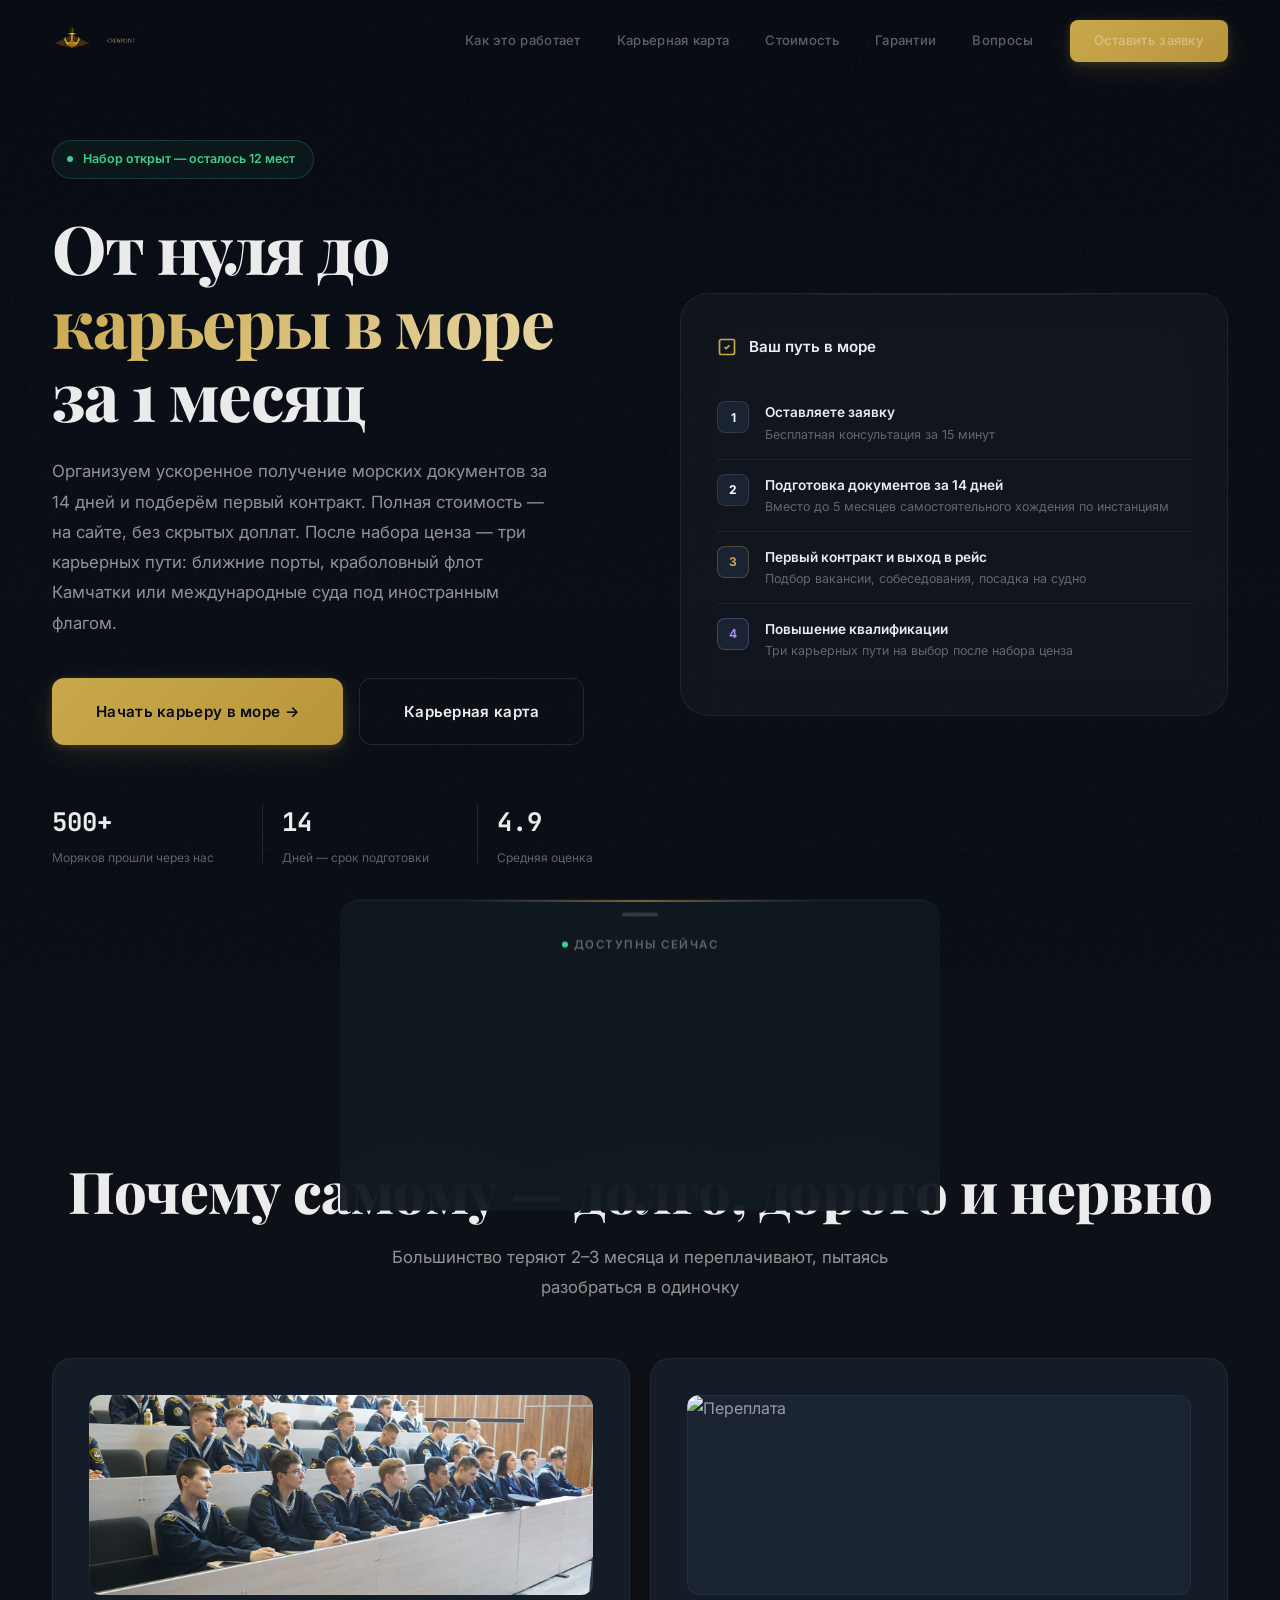
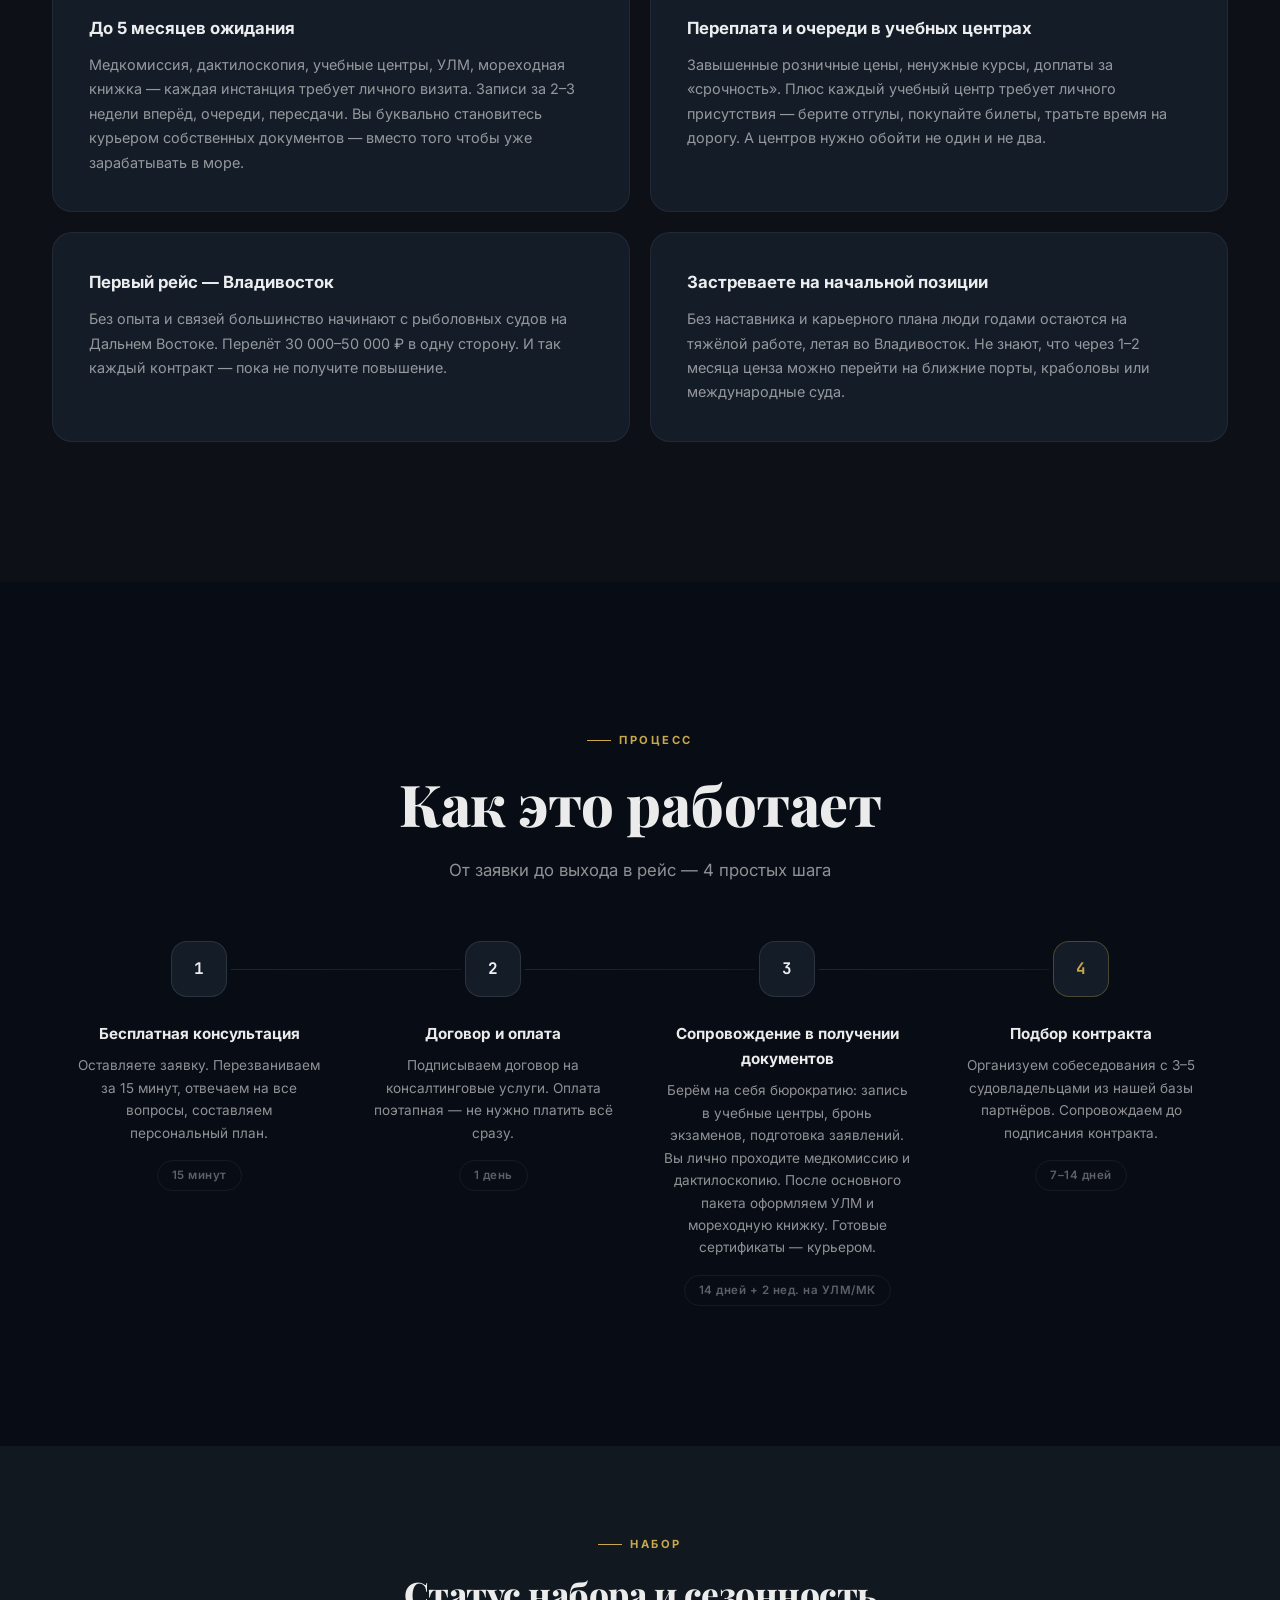
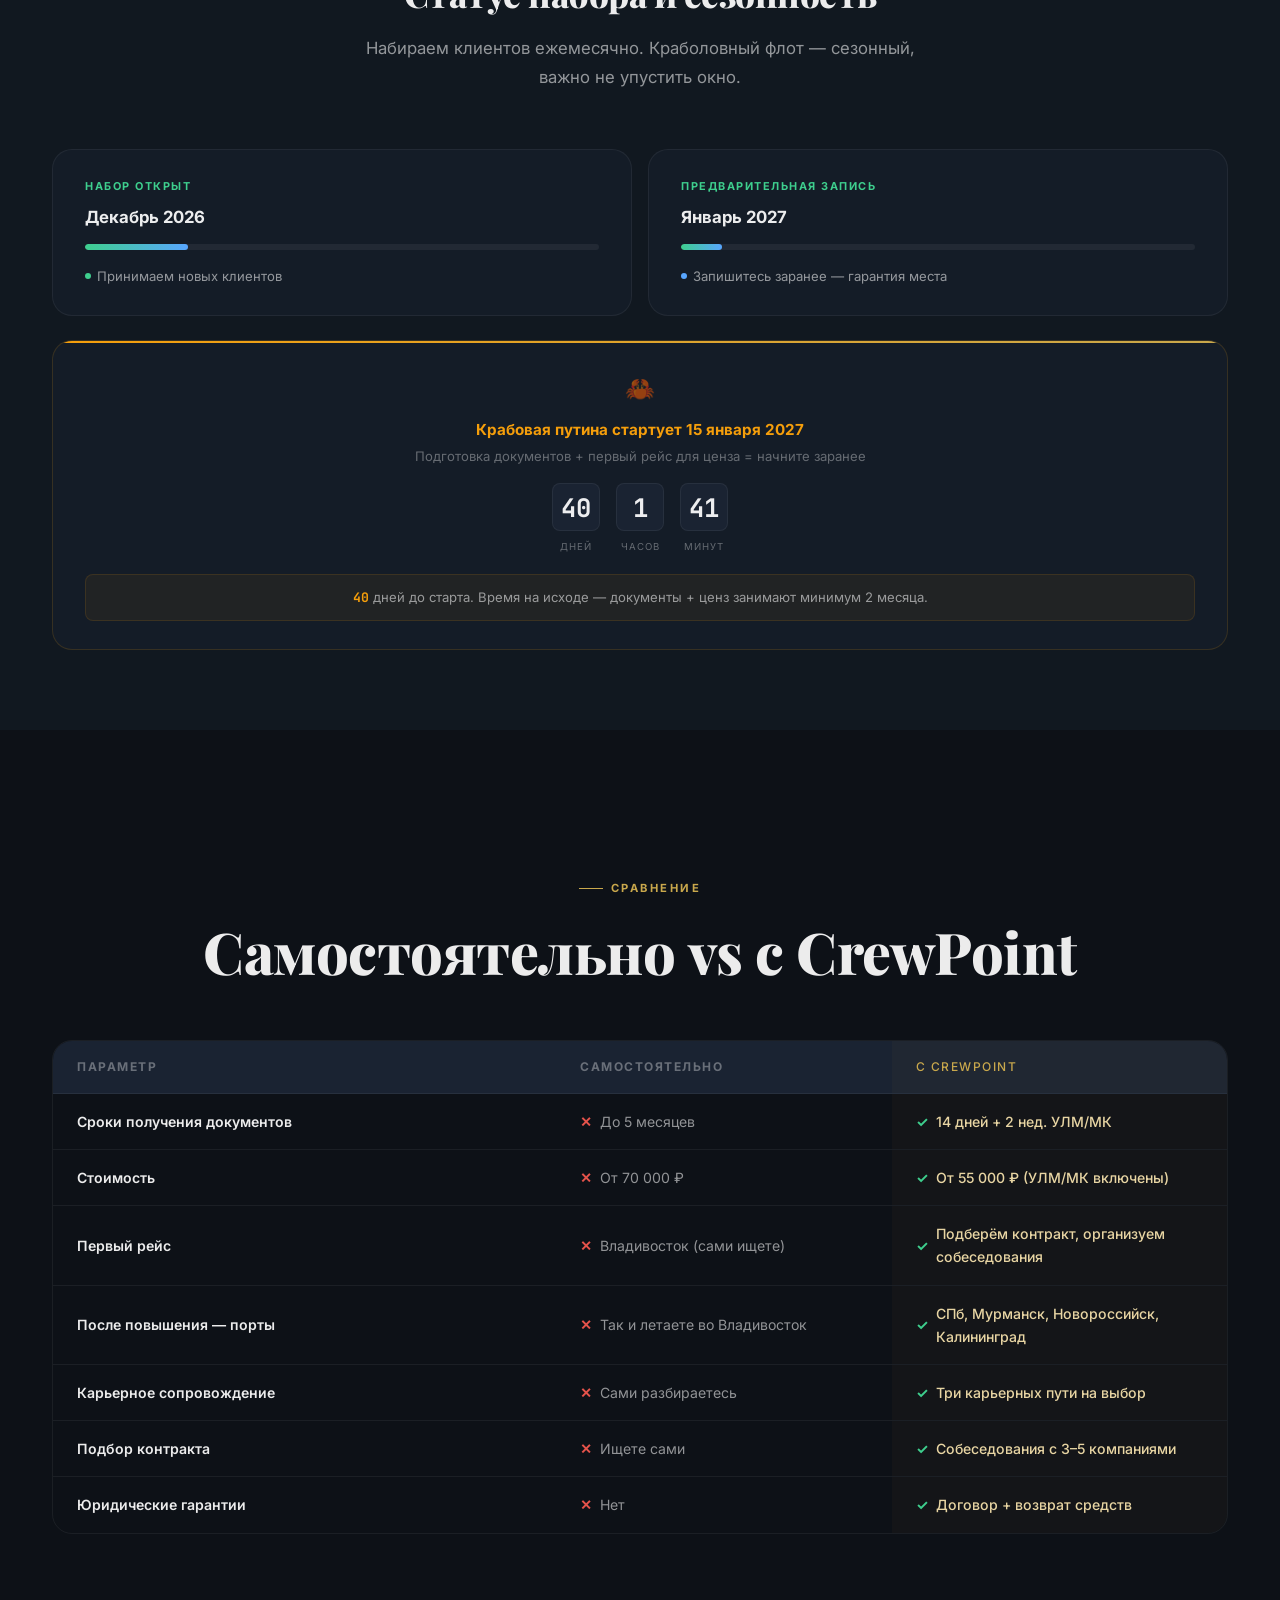
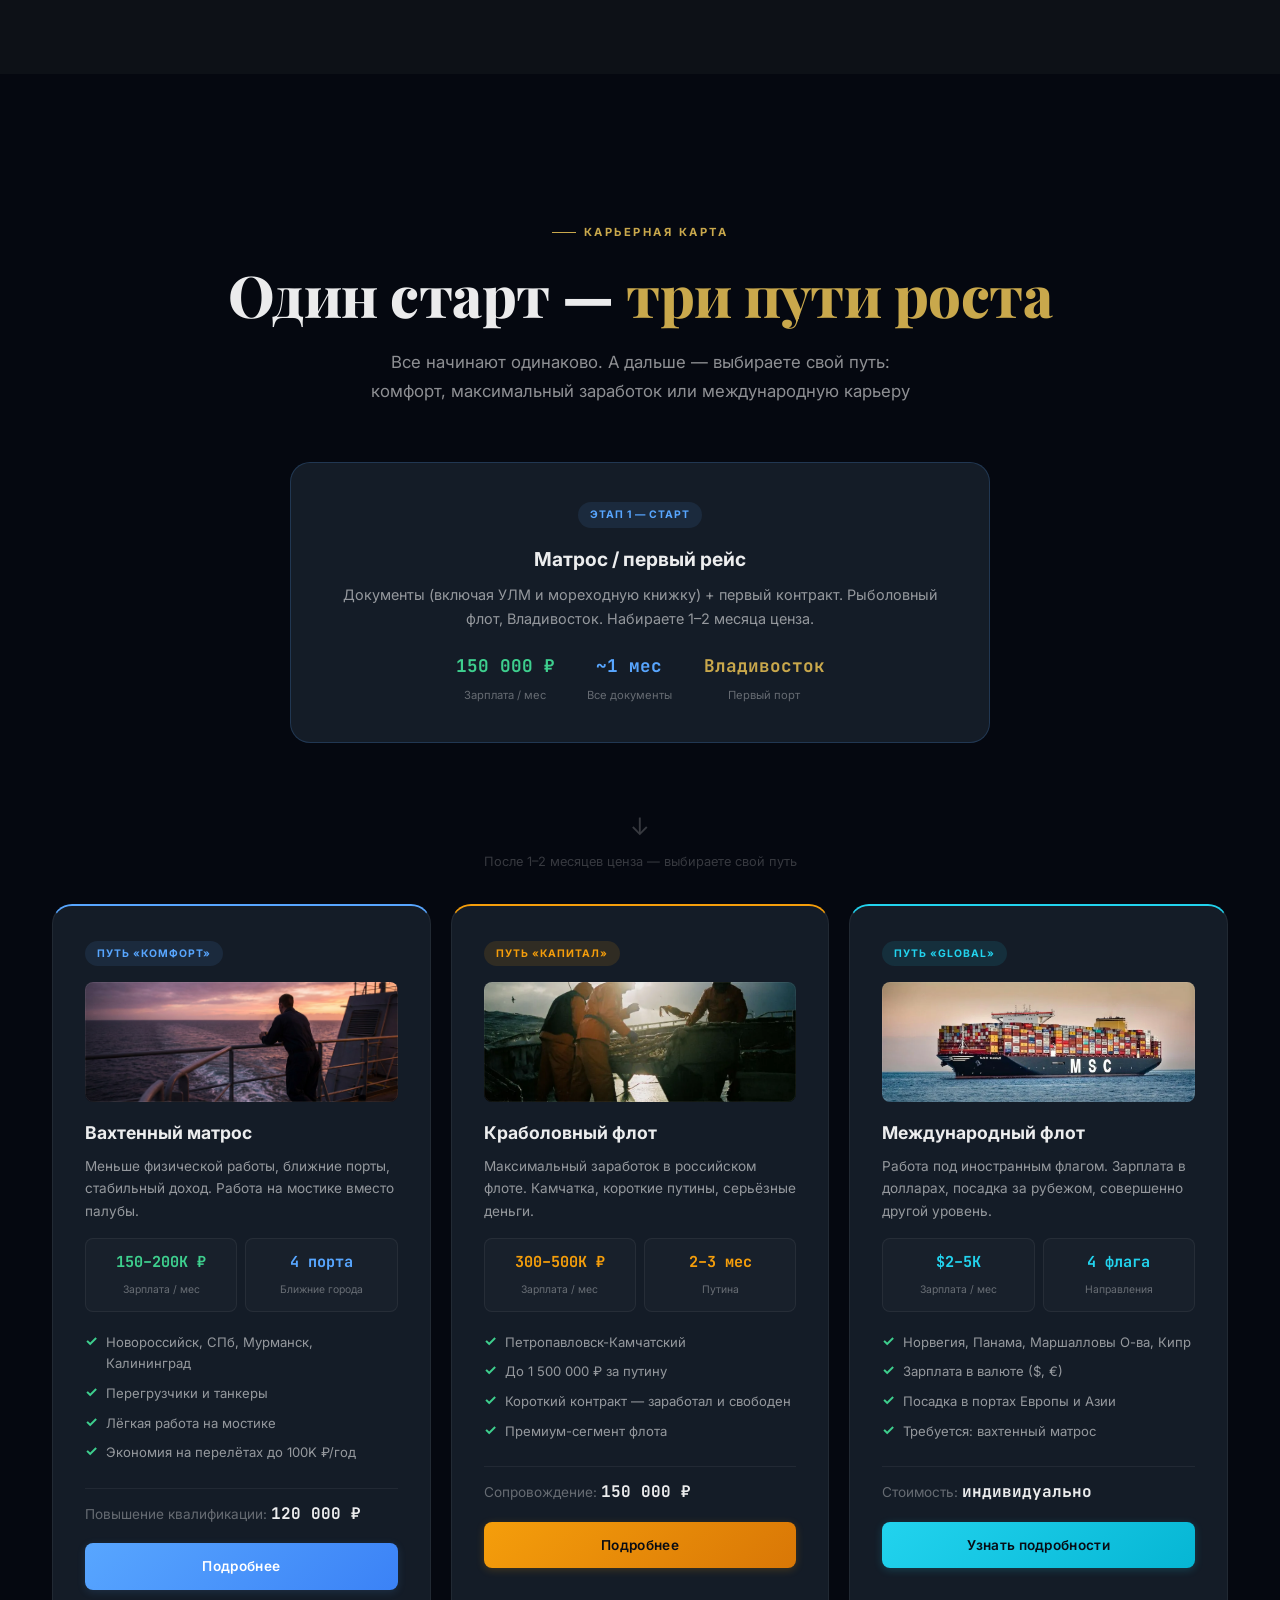
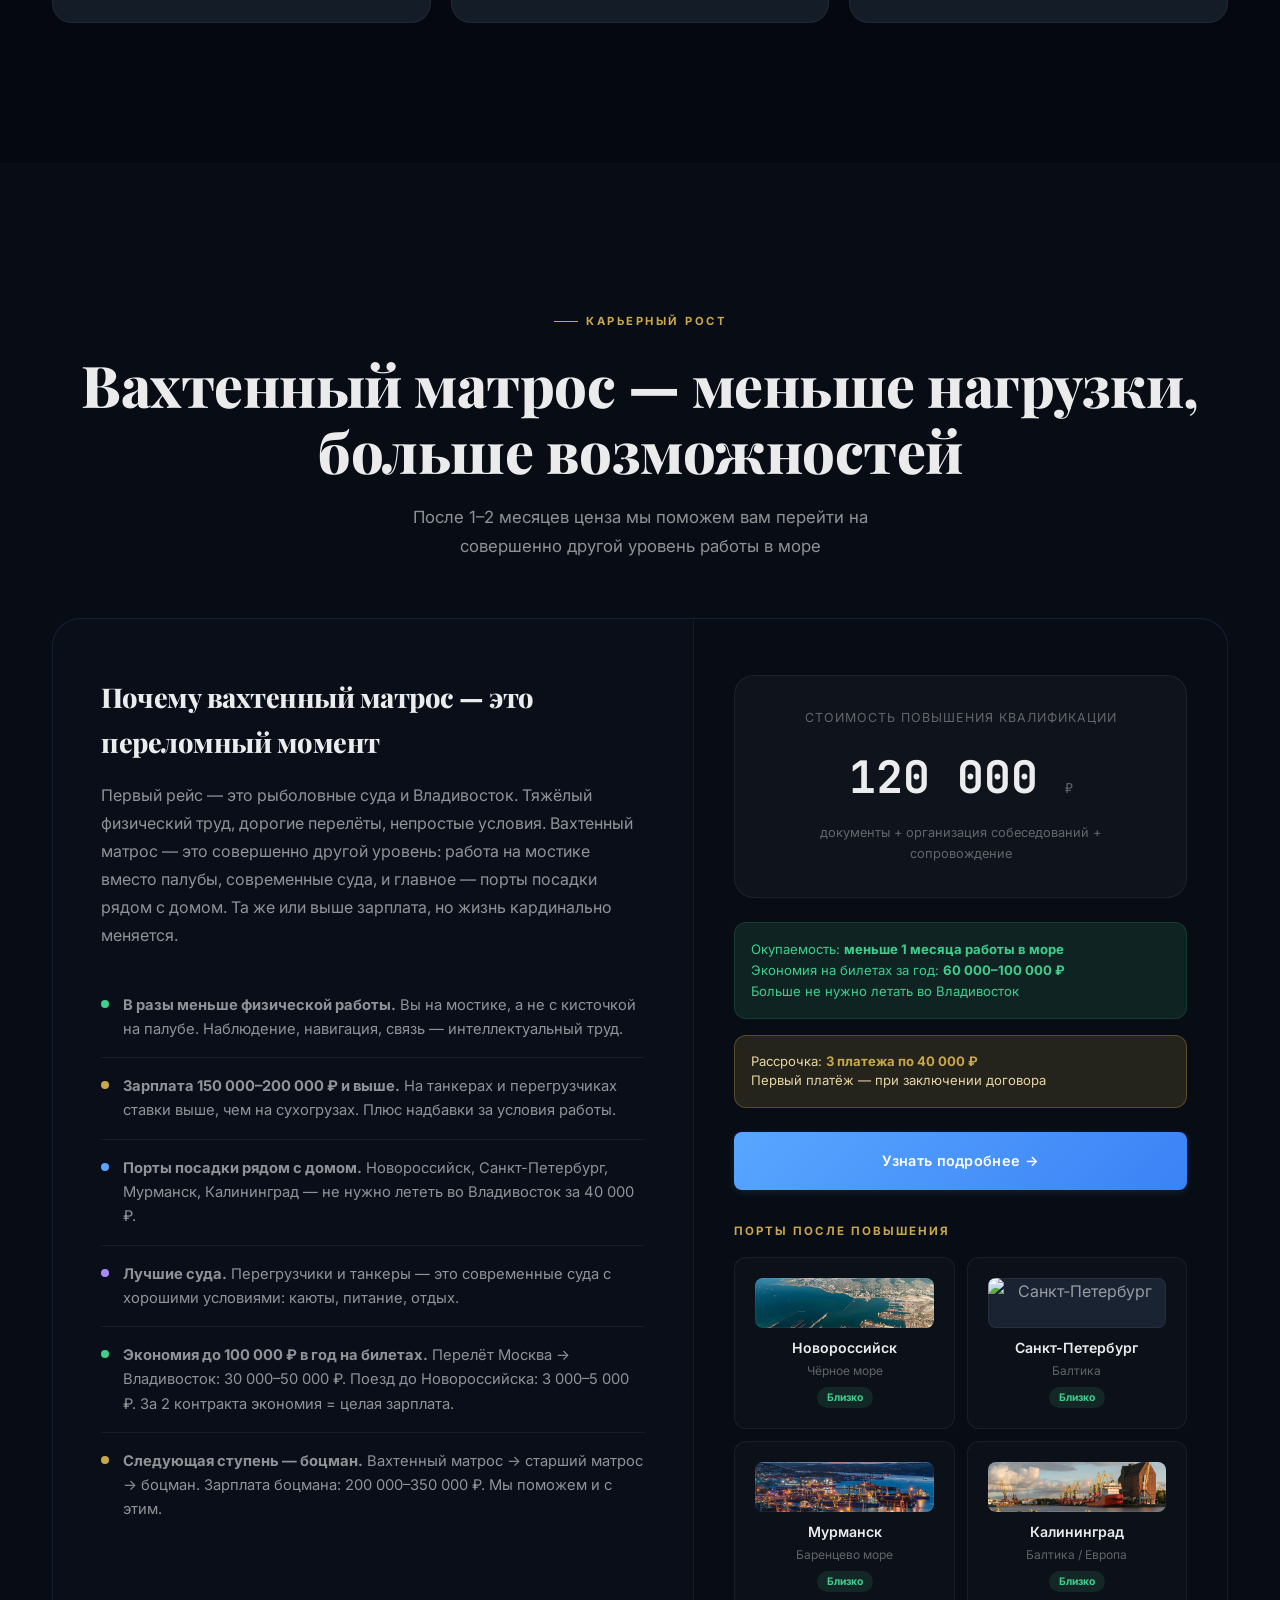
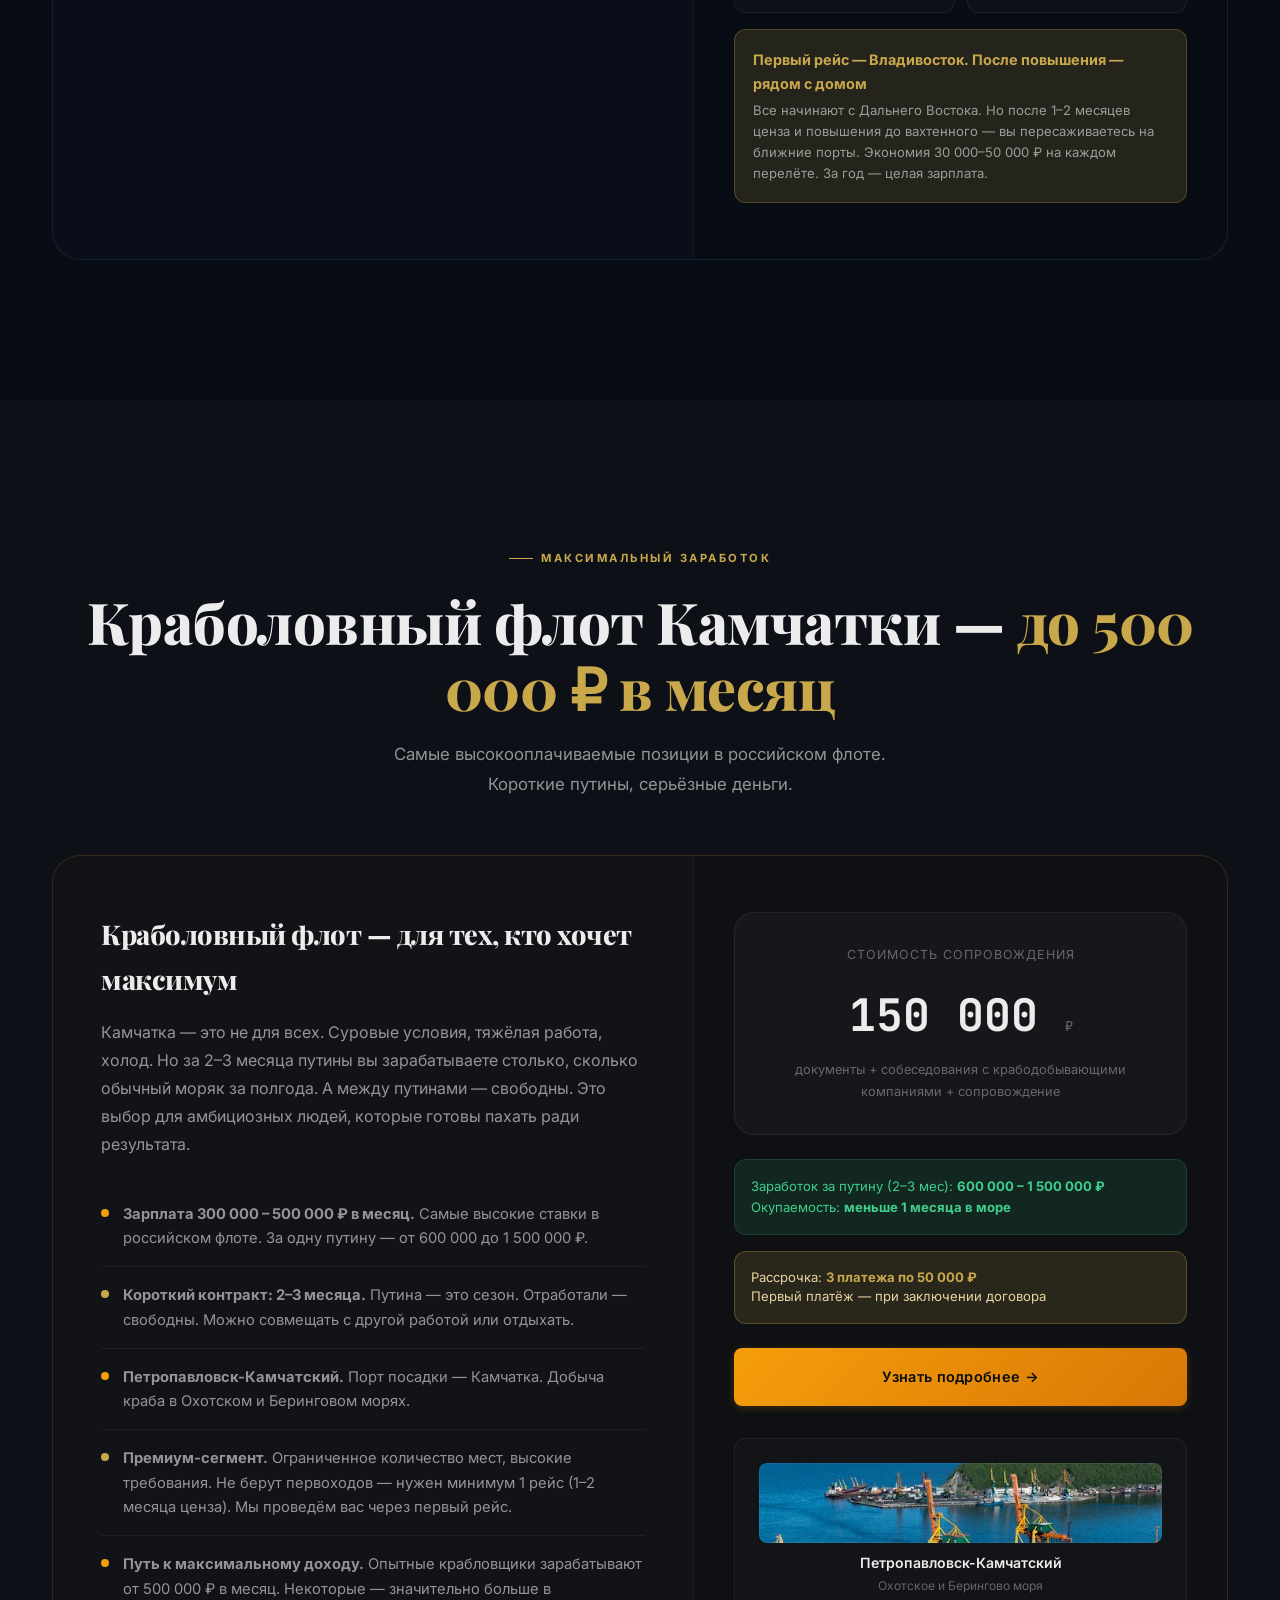
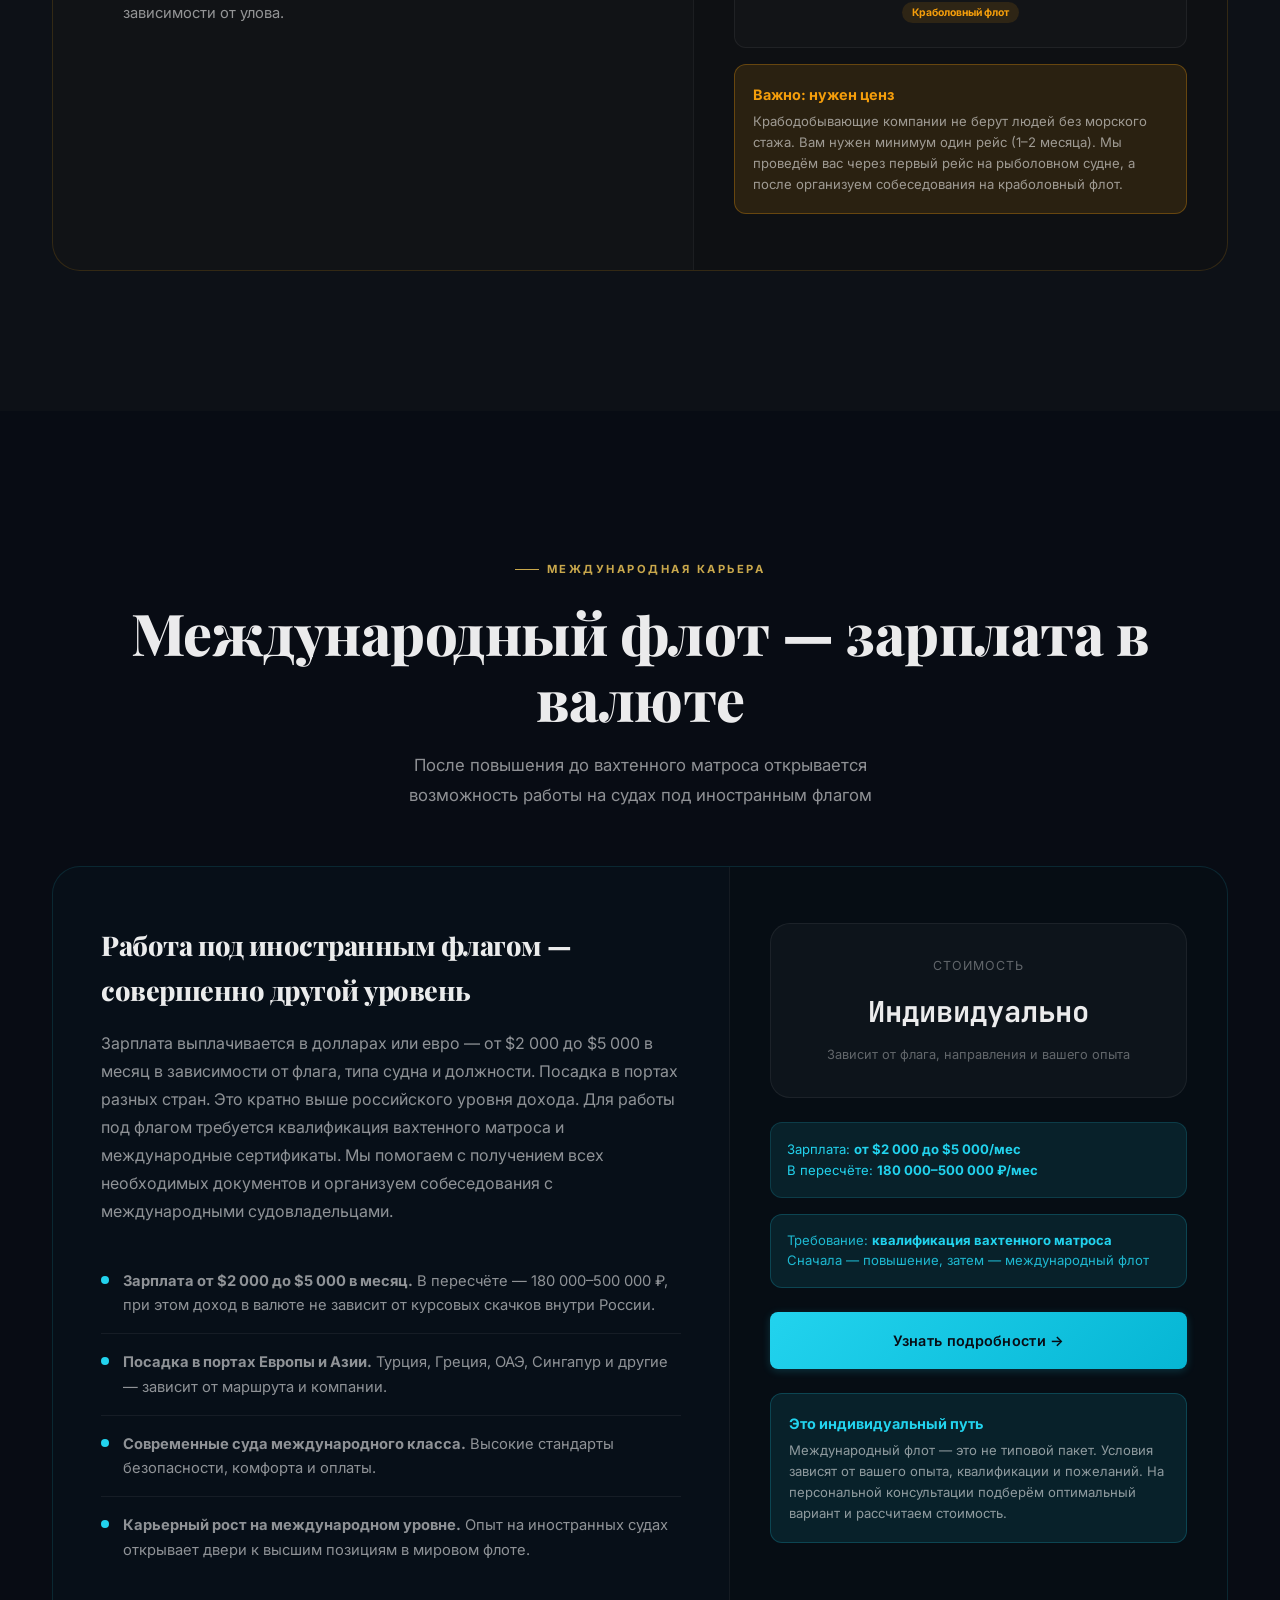
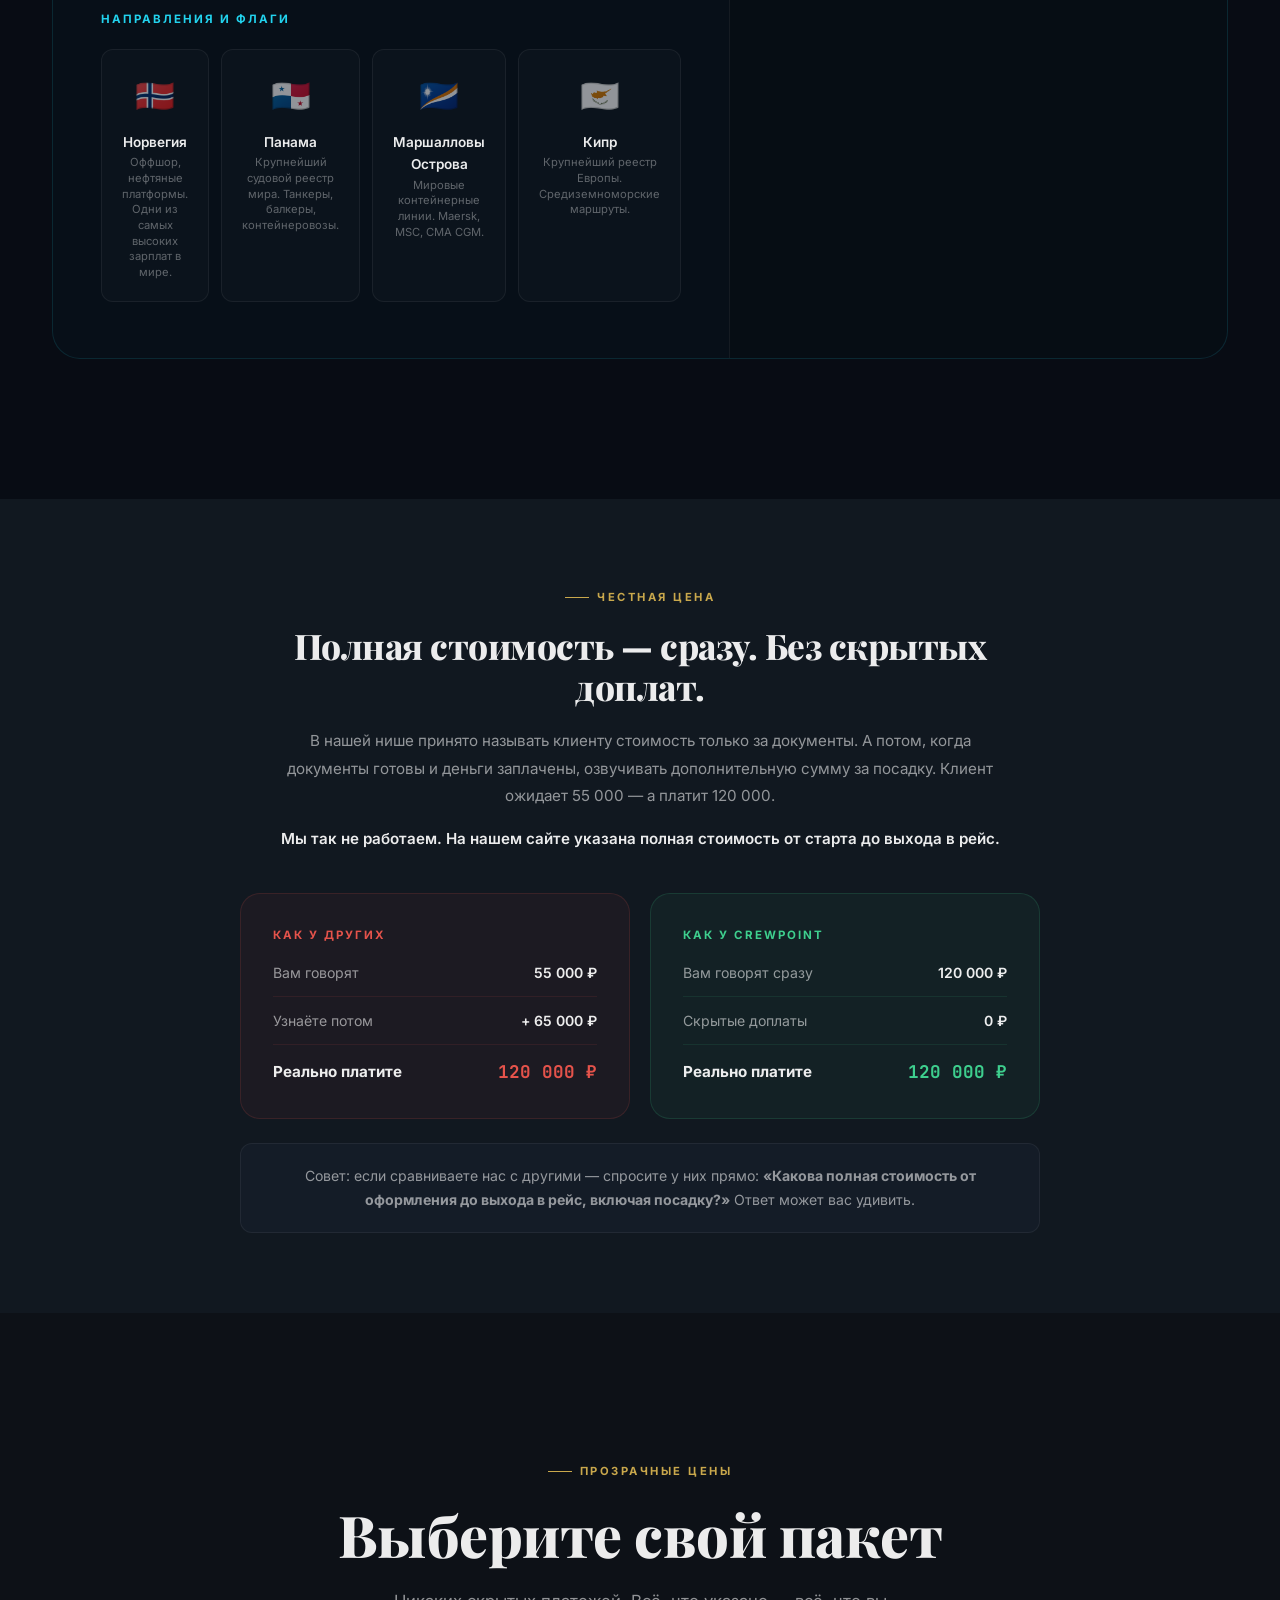
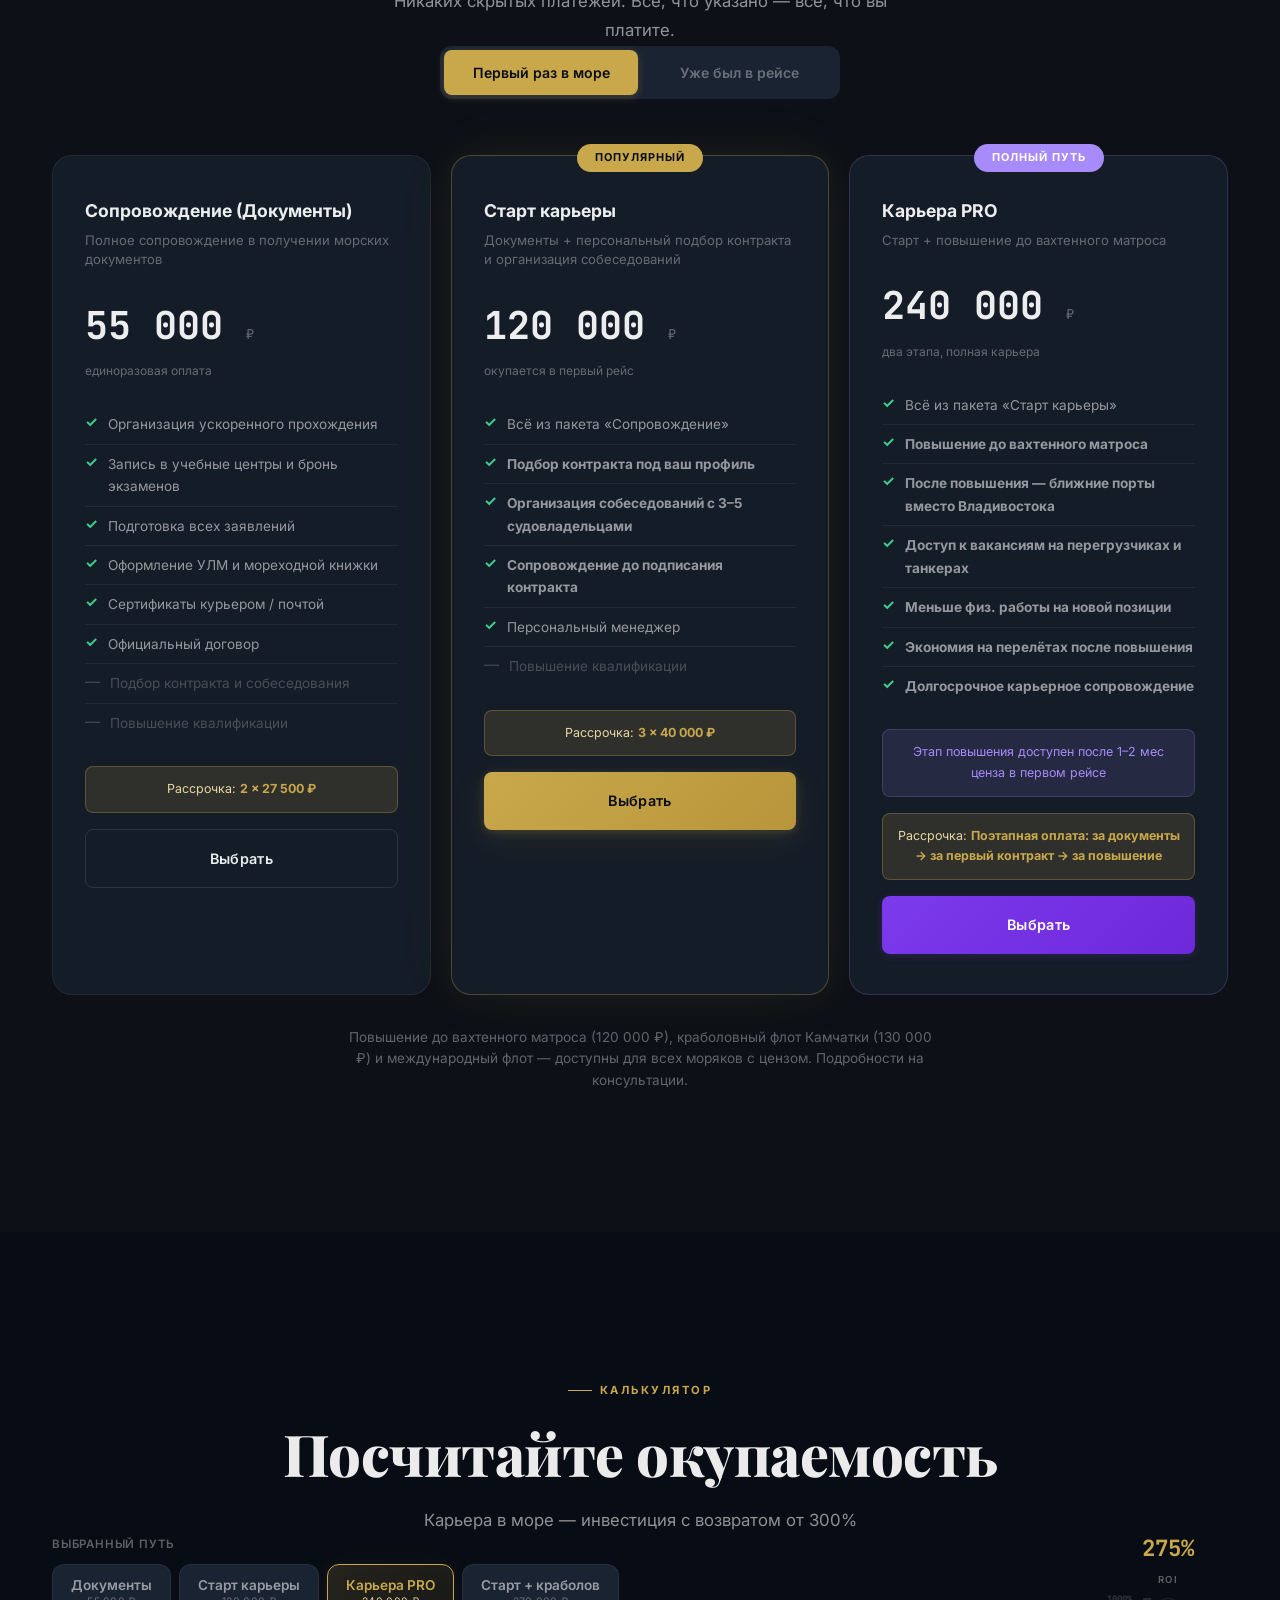
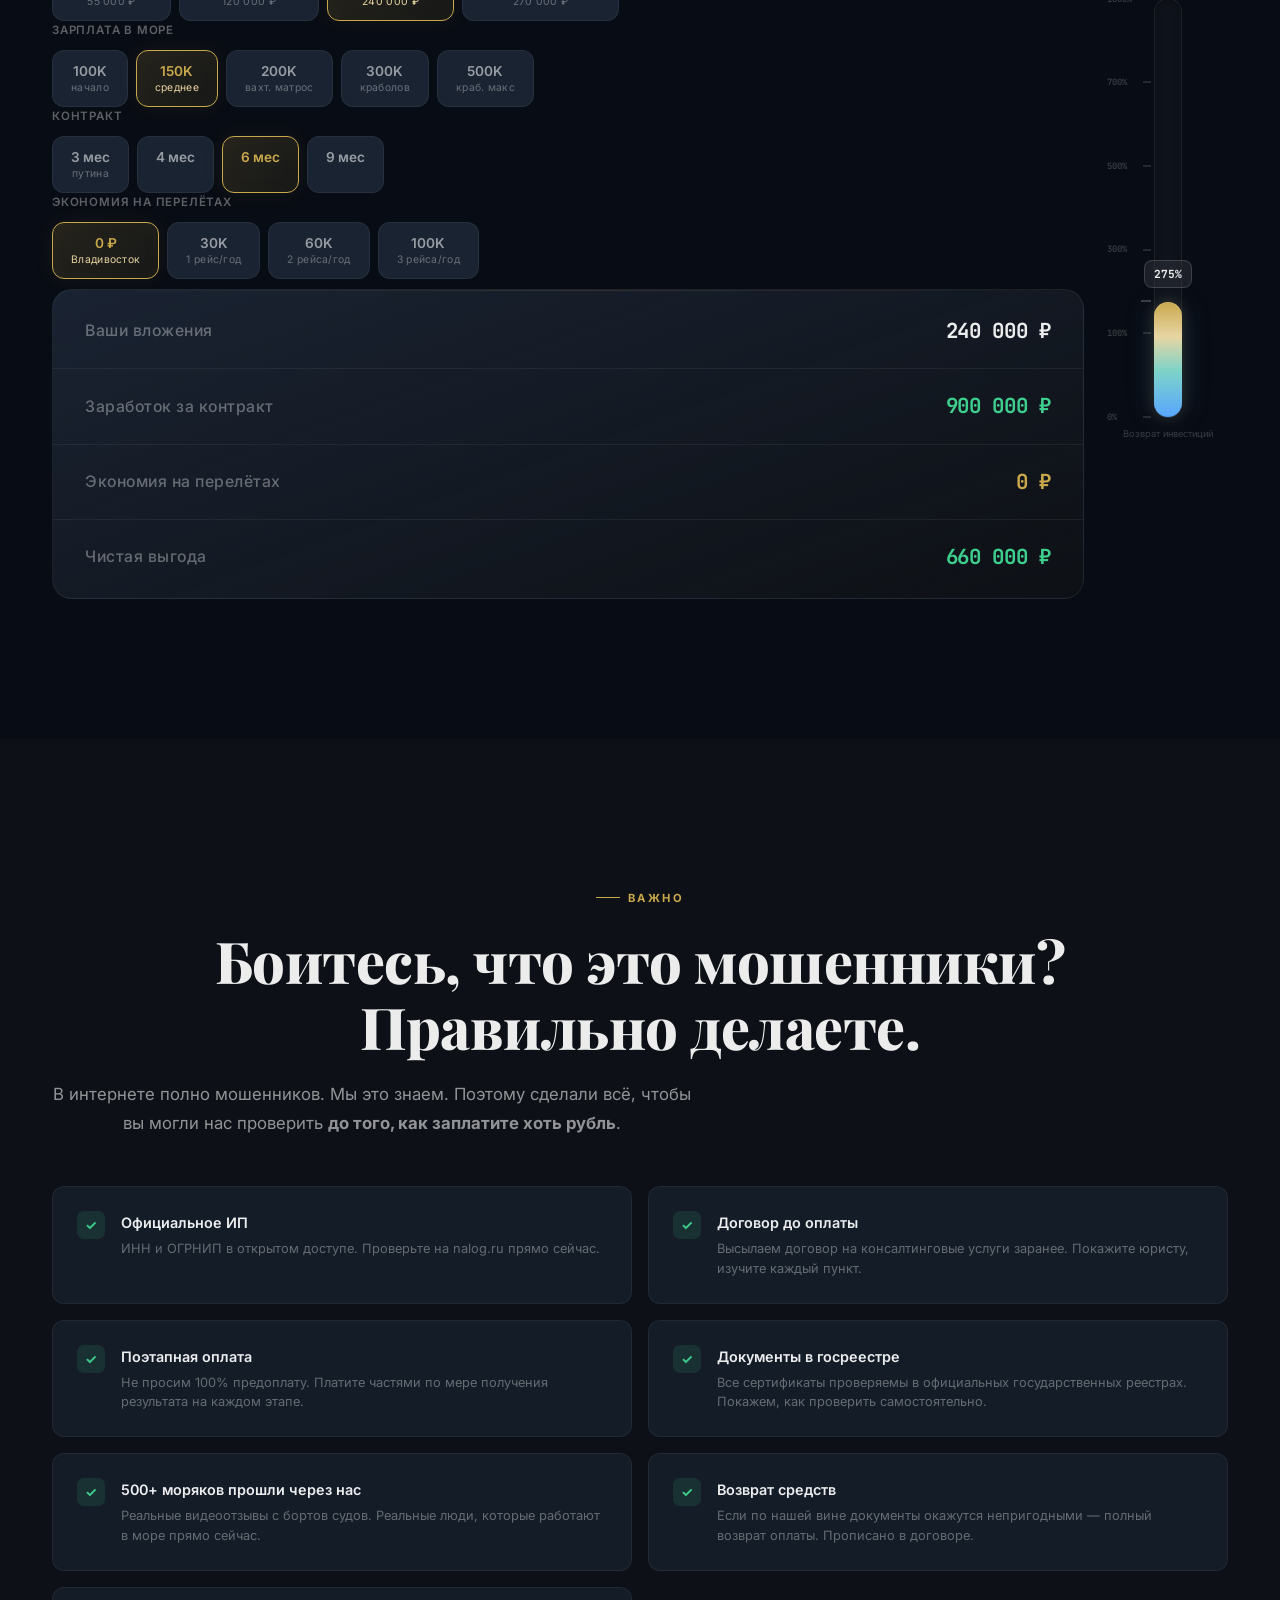
==== index.html @ c80c9696 "Add files via upload" ====
<!DOCTYPE html>
<html lang="ru">
<head>
    <meta charset="UTF-8">
    <meta name="viewport" content="width=device-width, initial-scale=1.0">
    <title>CrewPoint — Морские документы за 14 дней | Карьера в море под ключ</title>
    <meta name="description" content="CrewPoint — кадровая платформа для морских специалистов. Документы за 14 дней. Три карьерных пути: вахтенный матрос, краболовный флот, международные суда.">
    <meta name="theme-color" content="#080C14">
    <meta name="color-scheme" content="dark">
    <link rel="icon" type="image/png" href="assets/images/favicon.ico">
    <link rel="preconnect" href="https://fonts.googleapis.com">
    <link rel="preconnect" href="https://fonts.gstatic.com" crossorigin>
    <link href="https://fonts.googleapis.com/css2?family=Inter:wght@400;500;600;700&family=Playfair+Display:wght@800&family=JetBrains+Mono:wght@700&display=swap" rel="stylesheet">
    <style>
/* ═══════════════════════════════════
   RESET & CUSTOM PROPERTIES
   ═══════════════════════════════════ */
*,*::before,*::after{margin:0;padding:0;box-sizing:border-box}
:root{
    --bg-deepest:#050810;--bg-dark:#080C14;--bg-navy:#0D1117;--bg-panel:#111820;
    --bg-card:#141C27;--bg-card-hover:#182231;--bg-elevated:#1A2332;
    --border-subtle:rgba(255,255,255,0.06);--border-light:rgba(255,255,255,0.1);
    --border-gold:rgba(201,168,76,0.3);
    --gold:#C9A84C;--gold-light:#E8D5A3;--gold-muted:rgba(201,168,76,0.15);
    --green:#3ECF8E;--green-muted:rgba(62,207,142,0.12);
    --red:#E5534B;--red-muted:rgba(229,83,75,0.1);
    --purple:#A78BFA;--purple-muted:rgba(167,139,250,0.12);
    --blue:#58A6FF;--blue-muted:rgba(88,166,255,0.1);
    --orange:#F59E0B;--orange-muted:rgba(245,158,11,0.12);
    --cyan:#22D3EE;--cyan-muted:rgba(34,211,238,0.1);
    --text-primary:rgba(255,255,255,0.92);--text-secondary:rgba(255,255,255,0.55);
    --text-muted:rgba(255,255,255,0.35);--text-faint:rgba(255,255,255,0.2);
    --white:#fff;
    --font-sans:'Inter',-apple-system,BlinkMacSystemFont,sans-serif;
    --font-serif:'Playfair Display',Georgia,serif;
    --font-mono:'JetBrains Mono',monospace;
    --radius:8px;--radius-md:12px;--radius-lg:20px;--radius-xl:28px;
    --ease:cubic-bezier(0.4,0,0.2,1);--ease-out:cubic-bezier(0,0,0.2,1);
    --shadow-card:0 1px 2px rgba(0,0,0,0.3),0 4px 16px rgba(0,0,0,0.2);
    --shadow-elevated:0 2px 4px rgba(0,0,0,0.3),0 8px 32px rgba(0,0,0,0.3),0 24px 60px rgba(0,0,0,0.15);
    --shadow-glow-gold:0 0 40px rgba(201,168,76,0.08),0 0 80px rgba(201,168,76,0.04);
}

/* ═══════════════════════════════════
   BASE & TYPOGRAPHY
   ═══════════════════════════════════ */
html{scroll-behavior:smooth;font-size:16px;-webkit-font-smoothing:antialiased}
body{font-family:var(--font-sans);color:var(--text-secondary);background:var(--bg-dark);line-height:1.65;overflow-x:hidden}
.container{max-width:1240px;margin:0 auto;padding:0 32px}
.section{padding:140px 0}
.label{display:inline-flex;align-items:center;gap:8px;font-size:.7rem;font-weight:700;letter-spacing:2.5px;text-transform:uppercase;color:var(--gold);margin-bottom:20px}
.label::before{content:'';width:24px;height:1px;background:var(--gold)}
.title{font-family:var(--font-serif);font-size:clamp(2.2rem,4.5vw,3.6rem);font-weight:800;color:var(--text-primary);line-height:1.15;margin-bottom:20px;letter-spacing:-.5px}
.title .accent{color:var(--gold)}
.subtitle{font-size:1.05rem;color:var(--text-secondary);max-width:560px;line-height:1.75;margin-left:auto;margin-right:auto}

/* ═══════════════════════════════════
   UTILITY CLASSES
   ═══════════════════════════════════ */
.text-center{text-align:center}
.bg-dark{background:var(--bg-dark)}.bg-navy{background:var(--bg-navy)}
.bg-deepest{background:var(--bg-deepest)}.bg-panel{background:var(--bg-panel)}
.section--sm{padding:80px 0}
.title--sm{font-size:clamp(1.6rem,3vw,2.2rem)}
.text-green{color:var(--green)}.text-blue{color:var(--blue)}.text-gold{color:var(--gold)}
.text-orange{color:var(--orange)}.text-cyan{color:var(--cyan)}.text-red{color:var(--red)}
.faded{opacity:.4}

/* ═══════════════════════════════════
   BUTTONS
   ═══════════════════════════════════ */
.btn{display:inline-flex;align-items:center;justify-content:center;gap:10px;padding:17px 36px;border-radius:var(--radius);font-family:var(--font-sans);font-size:.9rem;font-weight:600;border:none;cursor:pointer;transition:all .45s var(--ease);text-decoration:none;white-space:nowrap;letter-spacing:.3px;position:relative;overflow:hidden}
.btn::after{content:'';position:absolute;inset:0;background:linear-gradient(135deg,rgba(255,255,255,0.08),transparent);opacity:0;transition:opacity .45s var(--ease)}
.btn:hover::after{opacity:1}
.btn--gold{background:linear-gradient(135deg,#C9A84C,#B8953A);color:var(--bg-dark);box-shadow:0 2px 8px rgba(201,168,76,0.2),0 8px 32px rgba(201,168,76,0.12)}
.btn--gold:hover{box-shadow:0 4px 16px rgba(201,168,76,0.3),0 16px 48px rgba(201,168,76,0.15);transform:translateY(-1px)}
.btn--outline{background:transparent;color:var(--text-primary);border:1px solid var(--border-light)}
.btn--outline:hover{border-color:var(--gold);color:var(--gold)}
.btn--purple{background:linear-gradient(135deg,#7C3AED,#6D28D9);color:var(--white);box-shadow:0 2px 8px rgba(124,58,237,0.2)}
.btn--purple:hover{box-shadow:0 4px 16px rgba(124,58,237,0.3);transform:translateY(-1px)}
.btn--orange{background:linear-gradient(135deg,var(--orange),#D97706);color:var(--bg-dark);box-shadow:0 2px 8px rgba(245,158,11,0.2)}
.btn--orange:hover{box-shadow:0 4px 16px rgba(245,158,11,0.3);transform:translateY(-1px)}
.btn--cyan{background:linear-gradient(135deg,var(--cyan),#06B6D4);color:var(--bg-dark);box-shadow:0 2px 8px rgba(34,211,238,0.2)}
.btn--cyan:hover{box-shadow:0 4px 16px rgba(34,211,238,0.3);transform:translateY(-1px)}
.btn--primary{background:linear-gradient(135deg,var(--blue),#3B82F6);color:var(--white);box-shadow:0 2px 8px rgba(88,166,255,0.15)}
.btn--primary:hover{box-shadow:0 4px 16px rgba(88,166,255,0.25);transform:translateY(-1px)}
.btn--lg{padding:20px 44px;font-size:.95rem;border-radius:var(--radius-md)}
.btn--sm{padding:12px 24px;font-size:.85rem}
.btn--full{width:100%}

/* ═══════════════════════════════════
   SHARED COMPONENTS
   ═══════════════════════════════════ */
.photo{width:100%;height:100%;object-fit:cover;display:block;background:var(--bg-elevated)}
.photo-frame{overflow:hidden;border-radius:var(--radius-md);background:var(--bg-elevated);position:relative}
.photo-frame::after{content:'';position:absolute;inset:0;border:1px solid var(--border-subtle);border-radius:inherit;pointer-events:none}
.reveal{opacity:0;transform:translateY(40px);transition:opacity 1.2s var(--ease-out),transform 1.2s var(--ease-out)}
.reveal.visible{opacity:1;transform:translateY(0)}
.reveal-d1{transition-delay:.1s}.reveal-d2{transition-delay:.2s}
.reveal-d3{transition-delay:.3s}.reveal-d5{transition-delay:.5s}
@keyframes pulse-dot{0%,100%{opacity:1}50%{opacity:.4}}

/* ═══════════════════════════════════
   HEADER
   ═══════════════════════════════════ */
.header{position:fixed;top:0;left:0;right:0;z-index:1000;padding:20px 0;transition:all .5s var(--ease);will-change:padding,background}
.header.scrolled{padding:14px 0;background:rgba(8,12,20,0.85);backdrop-filter:blur(24px) saturate(180%);border-bottom:1px solid var(--border-subtle)}
.header .container{display:flex;align-items:center;justify-content:space-between}
.logo{display:flex;align-items:center;gap:14px;text-decoration:none;color:var(--text-primary)}
.logo-icon{width:40px;height:40px;object-fit:contain;transition:all .4s var(--ease)}
.logo:hover .logo-icon{filter:drop-shadow(0 0 12px rgba(201,168,76,0.4));transform:scale(1.05)}
.logo-name{height:20px;width:auto;object-fit:contain;transition:opacity .3s var(--ease)}
.nav{display:flex;align-items:center;gap:36px}
.nav a{color:var(--text-muted);text-decoration:none;font-size:.82rem;font-weight:500;letter-spacing:.3px;transition:color .3s var(--ease)}
.nav a:hover{color:var(--text-primary)}
.nav .btn{padding:10px 24px}
.burger{display:none;background:none;border:none;cursor:pointer;padding:6px;flex-direction:column;gap:5px}
.burger span{width:20px;height:1.5px;background:var(--text-primary);border-radius:2px}
.mobile-menu{display:none;position:fixed;inset:0;background:rgba(5,8,16,0.97);backdrop-filter:blur(32px);z-index:999;flex-direction:column;align-items:center;justify-content:center;gap:28px}
.mobile-menu.active{display:flex}
.mobile-menu a{color:var(--text-primary);text-decoration:none;font-size:1.1rem;font-weight:500}
.mobile-close{position:absolute;top:24px;right:24px;background:none;border:none;color:var(--text-primary);font-size:1.5rem;cursor:pointer}

/* ═══════════════════════════════════
   HERO
   ═══════════════════════════════════ */
.hero{position:relative;min-height:100vh;display:flex;align-items:center;overflow:hidden;padding:140px 0 100px}
.hero-video{position:absolute;inset:0;z-index:0}
.hero-video video,.video-fallback{width:100%;height:100%;object-fit:cover}
.video-fallback{background:linear-gradient(160deg,#050810 0%,#0a1628 30%,#0d1f3c 60%,#081020 100%)}
.hero-overlay{position:absolute;inset:0;z-index:1;background:linear-gradient(180deg,rgba(5,8,16,0.75) 0%,rgba(8,12,20,0.6) 40%,rgba(8,12,20,0.8) 70%,var(--bg-dark) 100%)}
.hero-grain{position:absolute;inset:0;z-index:2;opacity:.03;background-image:url("data:image/svg+xml,%3Csvg viewBox='0 0 256 256' xmlns='http://www.w3.org/2000/svg'%3E%3Cfilter id='n'%3E%3CfeTurbulence type='fractalNoise' baseFrequency='0.9' numOctaves='4' stitchTiles='stitch'/%3E%3C/filter%3E%3Crect width='100%25' height='100%25' filter='url(%23n)'/%3E%3C/svg%3E");pointer-events:none}
.hero .container{position:relative;z-index:3}
.hero-grid{display:grid;grid-template-columns:1fr 1fr;gap:80px;align-items:center}
.hero-badge{display:inline-flex;align-items:center;gap:10px;padding:8px 18px 8px 14px;border-radius:100px;border:1px solid rgba(62,207,142,0.2);background:rgba(62,207,142,0.06);color:var(--green);font-size:.78rem;font-weight:600;margin-bottom:32px}
.hero-badge .dot{width:6px;height:6px;background:var(--green);border-radius:50%;animation:pulse-dot 2s ease infinite}
.hero h1{font-family:var(--font-serif);font-size:clamp(2.8rem,5.5vw,4.2rem);font-weight:800;color:var(--text-primary);line-height:1.1;margin-bottom:24px;letter-spacing:-1.5px}
.hero h1 .accent{background:linear-gradient(135deg,var(--gold),var(--gold-light));-webkit-background-clip:text;-webkit-text-fill-color:transparent;background-clip:text}
.hero-text{font-size:1.05rem;color:var(--text-secondary);margin-bottom:40px;line-height:1.8;max-width:500px}
.hero-buttons{display:flex;gap:16px;margin-bottom:56px;flex-wrap:wrap}
.hero-stats{display:flex;gap:48px}
.hero-stat{position:relative;padding-left:20px}
.hero-stat::before{content:'';position:absolute;left:0;top:4px;bottom:4px;width:1px;background:var(--border-light)}
.hero-stat:first-child{padding-left:0}
.hero-stat:first-child::before{display:none}
.stat-value{font-family:var(--font-mono);font-size:1.6rem;font-weight:700;color:var(--text-primary);display:block}
.stat-label{font-size:.75rem;color:var(--text-muted);margin-top:4px}
.hero-card{background:rgba(255,255,255,0.03);border:1px solid var(--border-subtle);border-radius:var(--radius-xl);padding:40px 36px;backdrop-filter:blur(20px);position:relative}
.hero-card::before{content:'';position:absolute;top:0;left:32px;right:32px;height:1px;background:linear-gradient(90deg,transparent,var(--gold-muted),transparent)}
.hero-card-title{color:var(--text-primary);font-size:.95rem;font-weight:600;margin-bottom:28px;display:flex;align-items:center;gap:12px}
.h-step{display:flex;align-items:flex-start;gap:16px;padding:14px 0}
.h-step+.h-step{border-top:1px solid var(--border-subtle)}
.h-step-num{width:32px;height:32px;min-width:32px;border-radius:8px;display:flex;align-items:center;justify-content:center;font-size:.75rem;font-weight:700;color:var(--white);background:var(--bg-elevated);border:1px solid var(--border-light)}
.h-step-num--gold{border-color:var(--border-gold);color:var(--gold)}
.h-step-num--purple{border-color:rgba(167,139,250,0.3);color:var(--purple)}
.h-step h4{font-size:.85rem;font-weight:600;color:var(--text-primary);margin-bottom:2px}
.h-step p{font-size:.78rem;color:var(--text-muted);line-height:1.5}

/* ═══════════════════════════════════
   PROBLEMS
   ═══════════════════════════════════ */
.problems-grid{display:grid;grid-template-columns:repeat(2,1fr);gap:20px;margin-top:56px}
.problem-card{background:var(--bg-card);border:1px solid var(--border-subtle);border-radius:var(--radius-lg);padding:36px;transition:all .5s var(--ease);position:relative;overflow:hidden}
.problem-card::before{content:'';position:absolute;top:0;left:0;right:0;height:1px;background:linear-gradient(90deg,transparent,var(--red-muted),transparent);opacity:0;transition:opacity .5s var(--ease)}
.problem-card:hover{border-color:rgba(229,83,75,0.15);background:var(--bg-card-hover)}
.problem-card:hover::before{opacity:1}
.problem-img{width:100%;height:200px;border-radius:var(--radius-md);margin-bottom:20px;overflow:hidden}
.problem-card h3{font-size:1.05rem;font-weight:700;color:var(--text-primary);margin-bottom:10px}
.problem-card p{font-size:.9rem;color:var(--text-secondary);line-height:1.7}

/* ═══════════════════════════════════
   STEPS
   ═══════════════════════════════════ */
.steps-grid{display:grid;grid-template-columns:repeat(4,1fr);gap:0;margin-top:56px}
.step{text-align:center;padding:0 24px;position:relative}
.step::after{content:'';position:absolute;top:28px;left:calc(50% + 32px);width:calc(100% - 64px);height:1px;background:linear-gradient(90deg,var(--border-light),var(--border-subtle))}
.step:last-child::after{display:none}
.step-num{width:56px;height:56px;margin:0 auto 24px;border:1.5px solid var(--border-light);border-radius:16px;display:flex;align-items:center;justify-content:center;font-family:var(--font-mono);font-size:1rem;font-weight:700;color:var(--text-primary);background:var(--bg-card);transition:all .4s var(--ease);position:relative;z-index:1}
.step:hover .step-num{border-color:var(--gold);color:var(--gold);box-shadow:var(--shadow-glow-gold)}
.step:last-child .step-num{border-color:var(--border-gold);color:var(--gold)}
.step h3{font-size:.95rem;font-weight:700;color:var(--text-primary);margin-bottom:8px}
.step p{font-size:.85rem;color:var(--text-secondary);line-height:1.65}
.step-time{display:inline-block;margin-top:16px;padding:5px 14px;border:1px solid var(--border-subtle);border-radius:100px;font-size:.72rem;font-weight:600;color:var(--text-muted);letter-spacing:.5px}

/* ═══════════════════════════════════
   COHORT & SEASON (FOMO)
   ═══════════════════════════════════ */
.cohort-banner{margin-top:56px;display:grid;grid-template-columns:1fr 1fr;gap:16px}
.cohort-card{background:var(--bg-card);border:1px solid var(--border-subtle);border-radius:var(--radius-lg);padding:28px 32px;position:relative;overflow:hidden;transition:all .4s var(--ease)}
.cohort-card:hover{border-color:var(--border-light)}
.cohort-card--hot{border-color:rgba(245,158,11,0.2)}
.cohort-card--hot::before{content:'';position:absolute;top:0;left:0;right:0;height:2px;background:linear-gradient(90deg,var(--orange),var(--gold))}
.cohort-label{font-size:.68rem;font-weight:700;letter-spacing:1.5px;text-transform:uppercase;margin-bottom:8px}
.cohort-label--hot{color:var(--orange)}.cohort-label--open{color:var(--green)}
.cohort-title{font-size:1.05rem;font-weight:700;color:var(--text-primary);margin-bottom:12px}
.cohort-bar{height:6px;background:rgba(255,255,255,0.06);border-radius:100px;overflow:hidden;margin-bottom:8px}
.cohort-fill{height:100%;border-radius:100px;transition:width 1.5s var(--ease)}
.cohort-fill--hot{background:linear-gradient(90deg,var(--orange),var(--red))}
.cohort-fill--open{background:linear-gradient(90deg,var(--green),var(--blue))}
.cohort-phase{display:inline-flex;align-items:center;gap:6px;font-size:.82rem;color:var(--text-secondary);margin-top:8px}
.cohort-phase-dot{width:6px;height:6px;border-radius:50%;animation:pulse-dot 2s ease infinite}
.cohort-phase-dot--green{background:var(--green)}
.cohort-phase-dot--orange{background:var(--orange)}
.cohort-phase-dot--blue{background:var(--blue)}

.season-box{margin-top:24px;background:var(--bg-card);border:1px solid rgba(245,158,11,0.15);border-radius:var(--radius-lg);padding:28px 32px;text-align:center;position:relative;overflow:hidden}
.season-box::before{content:'';position:absolute;top:0;left:0;right:0;height:2px;background:linear-gradient(90deg,var(--orange),var(--gold))}
.season-icon{font-size:1.5rem;margin-bottom:8px;display:block}
.season-title{font-size:.95rem;font-weight:700;color:var(--orange);margin-bottom:4px}
.season-subtitle{font-size:.82rem;color:var(--text-muted);margin-bottom:16px}
.season-countdown{display:flex;justify-content:center;gap:16px;margin-bottom:16px}
.season-unit{text-align:center}
.season-num{font-family:var(--font-mono);font-size:1.6rem;font-weight:700;color:var(--text-primary);display:block;width:48px;height:48px;line-height:48px;background:var(--bg-elevated);border:1px solid var(--border-subtle);border-radius:var(--radius)}
.season-lbl{font-size:.6rem;color:var(--text-muted);margin-top:4px;letter-spacing:1px;text-transform:uppercase}
.season-tip{margin-top:12px;padding:12px 16px;background:rgba(245,158,11,0.06);border:1px solid rgba(245,158,11,0.12);border-radius:var(--radius);font-size:.82rem;color:var(--text-secondary);line-height:1.6}
.season-tip strong{color:var(--orange);font-family:var(--font-mono)}

/* ═══════════════════════════════════
   COMPARISON TABLE
   ═══════════════════════════════════ */
.comp-table{margin-top:56px;border:1px solid var(--border-subtle);border-radius:var(--radius-lg);overflow:hidden}
.comp-row{display:grid;grid-template-columns:1.5fr 1fr 1fr;border-bottom:1px solid var(--border-subtle)}
.comp-row:last-child{border-bottom:none}
.comp-row--head{background:var(--bg-elevated)}
.comp-row--head .comp-cell{font-size:.75rem;font-weight:700;letter-spacing:1.5px;text-transform:uppercase;color:var(--text-muted)}
.comp-row--head .comp-cell:last-child{color:var(--gold)}
.comp-cell{padding:16px 24px;font-size:.88rem;display:flex;align-items:center;gap:8px;color:var(--text-secondary)}
.comp-cell:last-child{background:rgba(201,168,76,0.03);color:var(--gold-light);font-weight:500}
.comp-cell strong{color:var(--text-primary);font-weight:600}
.icon-yes{color:var(--green);font-weight:bold}
.icon-no{color:var(--red);font-weight:bold}

/* ═══════════════════════════════════
   CAREER MAP
   ═══════════════════════════════════ */
.career-map{margin-top:56px}
.career-start{background:var(--bg-card);border:1px solid rgba(88,166,255,0.2);border-radius:var(--radius-lg);padding:36px;text-align:center;max-width:700px;margin:0 auto 48px}
.career-start h3{font-size:1.2rem;font-weight:700;color:var(--text-primary);margin-bottom:8px}
.career-start p{font-size:.9rem;color:var(--text-secondary)}
.career-start .stage-stats{display:flex;justify-content:center;gap:32px;margin-top:20px}
.career-start .s-stat{text-align:center}
.career-start .s-val{font-family:var(--font-mono);font-size:1.1rem;font-weight:700;display:block}
.career-start .s-lbl{font-size:.7rem;color:var(--text-muted)}
.career-arrow-center{text-align:center;padding:16px 0;color:var(--text-faint);font-size:.8rem}
.career-arrow-center span{display:block;font-size:1.5rem;margin-bottom:4px}
.career-branches{display:grid;grid-template-columns:repeat(3,1fr);gap:20px;margin-top:16px}
.branch{background:var(--bg-card);border:1px solid var(--border-subtle);border-radius:var(--radius-lg);padding:32px;transition:all .5s var(--ease);position:relative;overflow:hidden}
.branch:hover{transform:translateY(-4px);box-shadow:var(--shadow-elevated)}
.branch--comfort{border-top:2px solid var(--blue)}
.branch--comfort:hover{border-color:var(--blue);background:rgba(88,166,255,0.03)}
.branch--capital{border-top:2px solid var(--orange)}
.branch--capital:hover{border-color:var(--orange);background:rgba(245,158,11,0.03)}
.branch--global{border-top:2px solid var(--cyan)}
.branch--global:hover{border-color:var(--cyan);background:rgba(34,211,238,0.03)}
.branch-badge{display:inline-flex;padding:4px 12px;border-radius:100px;font-size:.65rem;font-weight:700;letter-spacing:1px;text-transform:uppercase;margin-bottom:16px}
.badge-blue{background:var(--blue-muted);color:var(--blue)}
.badge-orange{background:var(--orange-muted);color:var(--orange)}
.badge-cyan{background:var(--cyan-muted);color:var(--cyan)}
.branch-img{width:100%;height:120px;border-radius:var(--radius);margin-bottom:16px;overflow:hidden}
.branch h3{font-size:1.1rem;font-weight:700;color:var(--text-primary);margin-bottom:8px}
.branch .b-desc{font-size:.85rem;color:var(--text-secondary);line-height:1.65;margin-bottom:16px}
.branch-stats{display:grid;grid-template-columns:1fr 1fr;gap:8px;margin-bottom:16px}
.b-stat{padding:10px;background:rgba(255,255,255,0.02);border:1px solid var(--border-subtle);border-radius:var(--radius);text-align:center}
.b-stat .v{font-family:var(--font-mono);font-size:.95rem;font-weight:700;display:block}
.b-stat .l{font-size:.65rem;color:var(--text-muted);margin-top:2px}
.branch-features{list-style:none;margin-bottom:20px}
.branch-features li{display:flex;align-items:flex-start;gap:8px;font-size:.82rem;color:var(--text-secondary);padding:4px 0}
.ck{color:var(--green);font-weight:bold;font-size:.9rem;line-height:1.3}
.branch-price{font-size:.85rem;color:var(--text-muted);margin-bottom:16px;padding-top:12px;border-top:1px solid var(--border-subtle)}
.branch-price strong{color:var(--text-primary);font-family:var(--font-mono);font-size:1rem}

/* ═══════════════════════════════════
   PATH DETAIL SECTIONS
   ═══════════════════════════════════ */
.path-box{border:1px solid var(--border-subtle);border-radius:var(--radius-xl);overflow:hidden;margin-top:56px}
.path-box--blue{border-color:rgba(88,166,255,0.12);background:rgba(88,166,255,0.02)}
.path-box--orange{border-color:rgba(245,158,11,0.15);background:rgba(245,158,11,0.02)}
.path-box--cyan{border-color:rgba(34,211,238,0.12);background:rgba(34,211,238,0.02)}
.path-inner{display:grid;grid-template-columns:1.2fr 1fr}
.path-content{padding:56px 48px}
.path-content h3{font-family:var(--font-serif);font-size:1.7rem;font-weight:800;color:var(--text-primary);margin-bottom:16px;letter-spacing:-.5px}
.path-content .p-desc{font-size:1rem;color:var(--text-secondary);line-height:1.75;margin-bottom:28px}
.path-benefits{list-style:none}
.path-benefits li{display:flex;align-items:flex-start;gap:14px;padding:16px 0;font-size:.92rem;border-bottom:1px solid var(--border-subtle);color:var(--text-secondary);line-height:1.65}
.path-benefits li:last-child{border-bottom:none}
.bdot{width:8px;height:8px;min-width:8px;border-radius:50%;margin-top:7px}
.bdot-green{background:var(--green)}.bdot-gold{background:var(--gold)}.bdot-blue{background:var(--blue)}
.bdot-purple{background:var(--purple)}.bdot-orange{background:var(--orange)}.bdot-cyan{background:var(--cyan)}
.path-sidebar{padding:56px 40px;background:rgba(0,0,0,0.15);border-left:1px solid var(--border-subtle)}
.price-box{text-align:center;padding:32px;background:rgba(255,255,255,0.03);border:1px solid var(--border-subtle);border-radius:var(--radius-lg);margin-bottom:24px}
.price-label{font-size:.78rem;color:var(--text-muted);letter-spacing:1px;text-transform:uppercase;margin-bottom:12px}
.price-value{font-family:var(--font-mono);font-size:2.8rem;font-weight:700;color:var(--text-primary)}
.price-value span{font-size:.85rem;color:var(--text-muted);font-weight:400}
.price-value--sm{font-size:1.8rem}
.price-note{font-size:.8rem;color:var(--text-muted);margin-top:8px}
.roi-box{background:var(--green-muted);border:1px solid rgba(62,207,142,0.15);border-radius:var(--radius-md);padding:16px;margin-bottom:16px}
.roi-box p{font-size:.82rem;color:var(--green);line-height:1.6}
.roi-box strong{font-weight:700}
.roi-box--cyan{background:var(--cyan-muted);border-color:rgba(34,211,238,0.15)}
.roi-box--cyan p{color:var(--cyan)}
.inst-box{background:var(--gold-muted);border:1px solid var(--border-gold);border-radius:var(--radius-md);padding:16px;margin-bottom:24px}
.inst-box p{font-size:.82rem;color:var(--gold-light);line-height:1.5}
.inst-box strong{color:var(--gold);font-weight:700}
.inst-box--cyan{background:var(--cyan-muted);border-color:rgba(34,211,238,0.2)}
.inst-box--cyan p{color:rgba(34,211,238,0.85)}
.inst-box--cyan strong{color:var(--cyan)}
.geo-title{font-size:.72rem;font-weight:700;letter-spacing:2px;text-transform:uppercase;color:var(--gold);margin:32px 0 16px}
.geo-title--cyan{color:var(--cyan)}
.geo-grid{display:grid;grid-template-columns:1fr 1fr;gap:12px}
.geo-card{background:rgba(255,255,255,0.02);border:1px solid var(--border-subtle);border-radius:var(--radius-md);padding:20px;text-align:center;transition:all .4s var(--ease)}
.geo-card:hover{border-color:var(--border-gold);background:var(--gold-muted)}
.geo-card--standalone{padding:24px;margin-top:32px}
.geo-card-img{width:100%;height:50px;border-radius:var(--radius);margin-bottom:8px;overflow:hidden}
.geo-card-img--tall{height:80px}
.geo-card h4{font-size:.88rem;font-weight:600;color:var(--text-primary);margin-bottom:2px}
.geo-card p{font-size:.75rem;color:var(--text-muted)}
.geo-tag{display:inline-block;margin-top:6px;padding:2px 10px;background:var(--green-muted);color:var(--green);border-radius:100px;font-size:.65rem;font-weight:700}
.geo-tag--orange{background:var(--orange-muted);color:var(--orange)}
.geo-saving{margin-top:16px;padding:18px;background:var(--gold-muted);border:1px solid var(--border-gold);border-radius:var(--radius-md)}
.geo-saving h4{font-size:.9rem;font-weight:700;color:var(--gold);margin-bottom:4px}
.geo-saving p{font-size:.82rem;color:var(--text-secondary);line-height:1.6}
.geo-saving--orange{background:var(--orange-muted);border-color:rgba(245,158,11,0.3)}
.geo-saving--orange h4{color:var(--orange)}
.geo-saving--cyan{background:var(--cyan-muted);border-color:rgba(34,211,238,0.2)}
.geo-saving--cyan h4{color:var(--cyan)}
.geo-saving--top{margin-top:24px}
.flag-grid{display:grid;grid-template-columns:repeat(4,1fr);gap:12px;margin-top:20px}
.flag-card{background:rgba(255,255,255,0.02);border:1px solid var(--border-subtle);border-radius:var(--radius-md);padding:20px;text-align:center;transition:all .4s var(--ease)}
.flag-card:hover{border-color:rgba(34,211,238,0.3);background:var(--cyan-muted)}
.flag-emoji{font-size:2rem;margin-bottom:8px;display:block}
.flag-card h4{font-size:.85rem;font-weight:600;color:var(--text-primary);margin-bottom:2px}
.flag-card p{font-size:.7rem;color:var(--text-muted);line-height:1.4}

/* ═══════════════════════════════════
   TRANSPARENCY
   ═══════════════════════════════════ */
.transparency-wrap{max-width:720px;margin:0 auto}
.transparency-desc{font-size:.95rem;color:var(--text-secondary);line-height:1.8;margin-top:20px}
.transparency-desc--bold{color:var(--text-primary);font-weight:600;margin-top:16px}
.transparency-compare{max-width:800px;margin:40px auto 0}
.transparency-grid{display:grid;grid-template-columns:repeat(2,1fr);gap:20px}
.t-card{border-radius:var(--radius-lg);padding:32px}
.t-card--bad{background:rgba(229,83,75,0.05);border:1px solid rgba(229,83,75,0.15)}
.t-card--good{background:rgba(62,207,142,0.05);border:1px solid rgba(62,207,142,0.15)}
.t-heading{font-size:.72rem;font-weight:700;letter-spacing:2px;text-transform:uppercase;margin-bottom:16px}
.t-rows{display:flex;flex-direction:column;gap:12px}
.t-row{display:flex;justify-content:space-between;align-items:center}
.t-row--line{padding-bottom:12px}
.t-row--line-bad{border-bottom:1px solid rgba(229,83,75,0.1)}
.t-row--line-good{border-bottom:1px solid rgba(62,207,142,0.1)}
.t-text{font-size:.88rem;color:var(--text-secondary)}
.t-value{font-size:.88rem;color:var(--text-primary);font-weight:600}
.t-total{font-size:.95rem;color:var(--text-primary);font-weight:700}
.t-total-mono{font-family:var(--font-mono);font-size:1.1rem;font-weight:700}
.transparency-advice{margin-top:24px;padding:20px 24px;background:var(--bg-card);border:1px solid var(--border-subtle);border-radius:var(--radius-md);text-align:center}
.transparency-advice p{font-size:.88rem;color:var(--text-secondary);line-height:1.7}

/* ═══════════════════════════════════
   PRICING
   ═══════════════════════════════════ */
.pricing-tabs{display:flex;justify-content:center;gap:4px;margin-bottom:48px;background:var(--bg-elevated);border-radius:var(--radius-md);padding:4px;max-width:400px;margin-left:auto;margin-right:auto}
.pricing-tab{flex:1;padding:14px 24px;border:none;background:transparent;border-radius:var(--radius);font-family:var(--font-sans);font-size:.88rem;font-weight:600;color:var(--text-muted);cursor:pointer;transition:all .35s var(--ease);text-align:center}
.pricing-tab:hover{color:var(--text-primary)}
.pricing-tab.active{background:var(--gold);color:var(--bg-dark);box-shadow:0 2px 8px rgba(201,168,76,0.25)}
.pricing-panel{display:none}
.pricing-panel.active{display:grid;grid-template-columns:repeat(3,1fr);gap:20px;margin-top:56px}
.p-card{background:var(--bg-card);border:1px solid var(--border-subtle);border-radius:var(--radius-lg);padding:40px 32px;position:relative;transition:all .5s var(--ease)}
.p-card:hover{border-color:var(--border-light);transform:translateY(-4px);box-shadow:var(--shadow-elevated)}
.p-card--popular{border-color:var(--border-gold);box-shadow:var(--shadow-glow-gold)}
.p-card--premium{border-color:rgba(167,139,250,0.2)}
.card-badge{position:absolute;top:-12px;left:50%;transform:translateX(-50%);padding:5px 18px;border-radius:100px;font-size:.68rem;font-weight:700;letter-spacing:1px;text-transform:uppercase;white-space:nowrap}
.card-badge--gold{background:var(--gold);color:var(--bg-dark)}
.card-badge--purple{background:var(--purple);color:var(--white)}
.p-card h3{font-size:1.1rem;font-weight:700;color:var(--text-primary);margin-bottom:6px}
.p-card .p-desc{font-size:.82rem;color:var(--text-muted);margin-bottom:24px;line-height:1.5}
.p-amount{font-family:var(--font-mono);font-size:2.4rem;font-weight:700;color:var(--text-primary);margin-bottom:4px}
.p-amount span{font-size:.85rem;color:var(--text-muted);font-weight:400}
.p-note{font-size:.75rem;color:var(--text-muted);margin-bottom:24px}
.p-features{list-style:none;margin-bottom:24px}
.p-features li{display:flex;align-items:flex-start;gap:10px;padding:8px 0;font-size:.85rem;color:var(--text-secondary);border-bottom:1px solid var(--border-subtle)}
.p-features li:last-child{border-bottom:none}
.p-features .no{color:var(--text-faint);font-size:.95rem;line-height:1.3}
.p-inst{background:var(--gold-muted);border:1px solid var(--border-gold);border-radius:var(--radius);padding:12px;margin-bottom:16px;text-align:center}
.p-inst p{font-size:.78rem;color:var(--gold-light)}
.p-inst strong{color:var(--gold)}
.p-req{background:var(--purple-muted);border:1px solid rgba(167,139,250,0.2);border-radius:var(--radius);padding:12px;margin-bottom:16px;text-align:center}
.p-req p{font-size:.78rem;color:var(--purple)}
.pricing-note{text-align:center;margin-top:32px;font-size:.85rem;color:var(--text-muted);line-height:1.6;max-width:600px;margin-left:auto;margin-right:auto}

/* ═══════════════════════════════════
   CALCULATOR
   ═══════════════════════════════════ */
.chip-group{display:flex;flex-wrap:wrap;gap:8px}
.chip{display:flex;flex-direction:column;align-items:center;gap:2px;padding:12px 18px;background:var(--bg-elevated);border:1px solid var(--border-subtle);border-radius:var(--radius-md);font-family:var(--font-sans);font-size:.85rem;font-weight:600;color:var(--text-secondary);cursor:pointer;transition:all .35s var(--ease);white-space:nowrap;position:relative;overflow:hidden}
.chip::before{content:'';position:absolute;inset:0;background:linear-gradient(135deg,rgba(201,168,76,0.08),transparent);opacity:0;transition:opacity .35s var(--ease)}
.chip:hover{border-color:var(--gold);color:var(--text-primary);background:rgba(201,168,76,0.04)}
.chip:hover::before{opacity:1}
.chip.active{border-color:var(--gold);color:var(--gold);background:rgba(201,168,76,0.08);box-shadow:0 0 20px rgba(201,168,76,0.08),inset 0 0 20px rgba(201,168,76,0.03)}
.chip.active::before{opacity:1}
.chip-sub{font-size:.65rem;font-weight:400;color:var(--text-muted);letter-spacing:.3px}
.chip.active .chip-sub{color:var(--gold-light)}
.chip.locked-chip{opacity:.25;pointer-events:none;cursor:not-allowed}
.chip.disabled{opacity:.3;pointer-events:none;cursor:not-allowed}
.chip-group.locked .chip:not([data-value="0"]){opacity:.3;pointer-events:none}
.calc-group label{display:block;font-size:.72rem;font-weight:600;color:var(--text-muted);margin-bottom:10px;letter-spacing:.8px;text-transform:uppercase}
.calc-result{background:linear-gradient(160deg,var(--bg-elevated),rgba(201,168,76,0.03));border:1px solid var(--border-subtle);border-radius:var(--radius-lg);position:relative;overflow:hidden}
.calc-result::before{content:'';position:absolute;top:0;left:24px;right:24px;height:1px;background:linear-gradient(90deg,transparent,var(--gold-muted),transparent)}
.calc-item{padding:20px 32px;border-bottom:1px solid var(--border-subtle);display:flex;justify-content:space-between;align-items:center;transition:background .3s var(--ease)}
.calc-item:hover{background:rgba(255,255,255,0.02)}
.calc-item:last-child{border-bottom:none;padding-bottom:24px}
.calc-item:first-child{padding-top:24px}
.calc-item--loss{background:rgba(229,83,75,0.04)}
.calc-item--loss .calc-label{color:var(--red)}
.calc-label{font-size:.99rem;color:var(--text-muted);letter-spacing:.5px;font-weight:500}
.calc-val{font-family:var(--font-mono);font-size:1.3rem;font-weight:700;color:var(--text-primary);letter-spacing:-.3px;text-align:right}
.calc-val--green{color:var(--green)}.calc-val--gold{color:var(--gold)}.calc-val--red{color:var(--red)!important}
.calc-no-result{padding:40px 32px;text-align:center;background:var(--bg-card);border:1px solid var(--border-subtle);border-radius:var(--radius-lg);margin-top:20px}
.calc-no-icon{font-size:2rem;margin-bottom:16px;opacity:.3}
.calc-no-result h4{font-size:1.1rem;font-weight:700;color:var(--text-primary);margin-bottom:12px}
.calc-no-result p{font-size:.88rem;color:var(--text-secondary);line-height:1.7;margin-bottom:20px}
.calc-no-cta{font-size:.9rem;font-weight:600;color:var(--gold);cursor:pointer;text-decoration:underline;text-underline-offset:3px}
.flight-warning{margin-top:10px;font-size:.78rem;line-height:1.5;padding:0;border-radius:var(--radius);transition:all .4s var(--ease)}
.flight-warning.show{padding:12px 16px;background:rgba(229,83,75,0.06);border:1px solid rgba(229,83,75,0.15)}
.flight-warning p{color:var(--red);font-weight:500}
.flight-warning .warn-highlight{font-family:var(--font-mono);font-weight:700;color:var(--red)}
.flight-warning .warn-cta{color:var(--gold);font-weight:600;cursor:pointer;text-decoration:underline;text-underline-offset:2px}
.flight-warning .warn-cta:hover{color:var(--gold-light)}
.calc-outer{display:grid;grid-template-columns:1fr 120px;gap:24px;align-items:start}
.roi-gauge-sticky{position:sticky;top:100px;height:fit-content}
.roi-gauge{display:flex;flex-direction:column;align-items:center;gap:10px}
.roi-gauge-value{font-family:var(--font-mono);font-size:1.4rem;font-weight:700;color:var(--gold);text-align:center;line-height:1.2}
.roi-gauge-label{font-size:.6rem;font-weight:600;letter-spacing:1.5px;text-transform:uppercase;color:var(--text-muted);text-align:center}
.roi-gauge-track{width:28px;height:420px;background:rgba(255,255,255,0.03);border:1px solid var(--border-subtle);border-radius:100px;position:relative;overflow:visible;box-shadow:inset 0 2px 8px rgba(0,0,0,0.3)}
.roi-gauge-fill{position:absolute;bottom:0;left:-1px;right:-1px;border-radius:100px;background:linear-gradient(to top,#58A6FF 0%,#7DD3C8 40%,var(--gold-light) 70%,var(--gold) 100%);transition:height 2s cubic-bezier(0.22,1,0.36,1);box-shadow:0 0 16px rgba(201,168,76,0.2),0 0 32px rgba(88,166,255,0.15),inset 0 1px 1px rgba(255,255,255,0.15)}
.roi-gauge-marker{position:absolute;left:50%;transform:translate(-50%,-50%);width:48px;height:28px;border-radius:8px;background:rgba(255,255,255,0.08);border:1px solid rgba(255,255,255,0.15);backdrop-filter:blur(12px);display:flex;align-items:center;justify-content:center;transition:bottom 2s cubic-bezier(0.22,1,0.36,1);z-index:2}
.roi-gauge-marker-value{font-family:var(--font-mono);font-size:.7rem;font-weight:700;color:var(--text-primary)}
.roi-gauge-tick{position:absolute;left:-14px;width:10px;height:2px;background:rgba(255,255,255,0.2);transition:bottom 2s cubic-bezier(0.22,1,0.36,1);z-index:1}
.roi-gauge-marks{position:absolute;inset:0;display:flex;flex-direction:column;justify-content:space-between;pointer-events:none}
.roi-gauge-mark{position:relative;width:100%;display:flex;align-items:center}
.roi-gauge-mark::after{content:'';position:absolute;left:-12px;width:8px;height:2px;background:rgba(255,255,255,0.12)}
.roi-gauge-mark-label{position:absolute;left:-48px;font-size:.55rem;font-weight:600;color:var(--text-faint);font-family:var(--font-mono);white-space:nowrap}
.roi-gauge-caption{font-size:.58rem;color:var(--text-faint);text-align:center;line-height:1.3;max-width:90px}

/* ═══════════════════════════════════
   TRUST / ANTI-FRAUD
   ═══════════════════════════════════ */
.anti-fraud-subtitle{font-size:1.05rem;color:var(--text-secondary);margin-bottom:48px;max-width:640px;line-height:1.75}
.guarantee-grid{display:grid;grid-template-columns:repeat(2,1fr);gap:16px}
.g-item{display:flex;align-items:flex-start;gap:16px;padding:24px;background:var(--bg-card);border:1px solid var(--border-subtle);border-radius:var(--radius-md);transition:all .4s var(--ease)}
.g-item:hover{border-color:var(--border-light)}
.g-check{width:28px;height:28px;min-width:28px;border-radius:7px;background:var(--green-muted);display:flex;align-items:center;justify-content:center;color:var(--green);font-size:.85rem;font-weight:bold}
.g-item h4{font-size:.9rem;font-weight:600;color:var(--text-primary);margin-bottom:4px}
.g-item p{font-size:.8rem;color:var(--text-muted);line-height:1.55}

/* ═══════════════════════════════════
   REVIEWS
   ═══════════════════════════════════ */
.reviews-grid{display:grid;grid-template-columns:repeat(3,1fr);gap:20px;margin-top:56px}
.review-card{background:var(--bg-card);border:1px solid var(--border-subtle);border-radius:var(--radius-lg);padding:36px;transition:all .5s var(--ease)}
.review-card:hover{border-color:var(--border-light);box-shadow:var(--shadow-card)}
.review-stars{color:var(--gold);font-size:.9rem;margin-bottom:16px;letter-spacing:3px}
.review-text{font-size:.88rem;color:var(--text-secondary);line-height:1.75;margin-bottom:24px;font-style:italic}
.review-author{display:flex;align-items:center;gap:12px}
.review-avatar{width:40px;height:40px;border-radius:10px;display:flex;align-items:center;justify-content:center;font-weight:700;font-size:.8rem;color:var(--white)}
.review-avatar--blue{background:linear-gradient(135deg,#1e40af,#3b82f6)}
.review-avatar--purple{background:linear-gradient(135deg,#6d28d9,#a78bfa)}
.review-avatar--orange{background:linear-gradient(135deg,#b45309,#f59e0b)}
.review-name{font-weight:600;color:var(--text-primary);font-size:.88rem}
.review-role{font-size:.75rem;color:var(--text-muted)}
.review-badge{display:inline-block;padding:2px 10px;border-radius:100px;font-size:.65rem;font-weight:600;margin-top:4px}
.rb-purple{background:var(--purple-muted);color:var(--purple)}
.rb-orange{background:var(--orange-muted);color:var(--orange)}

/* ═══════════════════════════════════
   FAQ
   ═══════════════════════════════════ */
.faq-list{max-width:780px;margin:56px auto 0}
.faq-item{border-bottom:1px solid var(--border-subtle)}
.faq-item.active{border-bottom-color:transparent}
.faq-q{width:100%;display:flex;align-items:center;justify-content:space-between;padding:22px 0;background:none;border:none;cursor:pointer;font-family:var(--font-sans);font-size:.95rem;font-weight:600;color:var(--text-primary);text-align:left;transition:color .3s var(--ease);gap:16px}
.faq-q:hover{color:var(--gold)}
.faq-icon{width:24px;height:24px;min-width:24px;display:flex;align-items:center;justify-content:center;font-size:1rem;color:var(--text-muted);transition:all .4s var(--ease)}
.faq-item.active .faq-icon{transform:rotate(45deg);color:var(--gold)}
.faq-a{max-height:0;overflow:hidden;transition:max-height .5s var(--ease)}
.faq-item.active .faq-a{max-height:600px}
.faq-a-inner{padding:0 0 24px;font-size:.9rem;color:var(--text-secondary);line-height:1.75}

/* ═══════════════════════════════════
   REFERRAL
   ═══════════════════════════════════ */
.referral-box{display:flex;align-items:center;justify-content:space-between;gap:40px;padding:48px;border:1px solid var(--border-gold);border-radius:var(--radius-xl);background:var(--gold-muted)}
.referral-box h3{font-size:1.3rem;font-weight:700;color:var(--text-primary);margin-bottom:8px}
.referral-box>div:first-child p{color:var(--text-secondary);font-size:.95rem}
.ref-amount{text-align:center;min-width:160px}
.ref-amount .val{font-family:var(--font-mono);font-size:2.2rem;font-weight:700;color:var(--gold)}
.ref-amount .lbl{font-size:.78rem;color:var(--text-muted)}

/* ═══════════════════════════════════
   CTA / FORM
   ═══════════════════════════════════ */
.cta{text-align:center;position:relative;overflow:hidden}
.cta::before{content:'';position:absolute;top:-200px;left:50%;transform:translateX(-50%);width:600px;height:600px;background:radial-gradient(circle,rgba(201,168,76,0.06),transparent 70%);border-radius:50%;pointer-events:none}
.cta-video-bg{position:absolute;inset:0;z-index:0}
.cta-video-bg video{width:100%;height:100%;object-fit:cover}
.cta-video-overlay{position:absolute;inset:0;background:linear-gradient(180deg,rgba(8,12,20,0.85) 0%,rgba(8,12,20,0.7) 40%,rgba(8,12,20,0.85) 100%)}
.cta .container{position:relative;z-index:1}
.cta-subtitle{color:var(--text-secondary);font-size:1.05rem;margin-bottom:40px;max-width:520px;margin-left:auto;margin-right:auto}
.cta-form{max-width:440px;margin:0 auto;position:relative;z-index:2}
.form-group{margin-bottom:14px}
.form-group input,.form-group select{width:100%;padding:16px 20px;background:var(--bg-elevated);border:1px solid var(--border-subtle);border-radius:var(--radius);font-family:var(--font-sans);font-size:.9rem;color:var(--text-primary);transition:all .3s var(--ease)}
.form-group select option{color:var(--bg-dark);background:var(--white)}
.form-group input::placeholder{color:var(--text-muted)}
.form-group input:focus,.form-group select:focus{outline:none;border-color:var(--gold)}
.form-submit{width:100%;margin-top:8px}
.form-note{font-size:.75rem;color:var(--text-muted);margin-top:16px}
.form-success{display:none;text-align:center;padding:40px 20px}
.form-success.show{display:block}
.form-success .s-icon{width:64px;height:64px;border-radius:50%;background:var(--green-muted);display:flex;align-items:center;justify-content:center;color:var(--green);font-size:1.5rem;margin:0 auto 16px}
.form-success h3{font-size:1.3rem;color:var(--text-primary);margin-bottom:8px}
.form-success p{color:var(--text-secondary)}

/* ═══════════════════════════════════
   FOOTER
   ═══════════════════════════════════ */
.footer{background:var(--bg-deepest);padding:80px 0 32px;border-top:1px solid var(--border-subtle)}
.footer-grid{display:grid;grid-template-columns:2fr 1fr 1fr 1fr;gap:40px;margin-bottom:48px}
.footer-brand p{font-size:.85rem;color:var(--text-muted);line-height:1.7;margin-top:16px}
.footer h4{font-size:.72rem;font-weight:700;letter-spacing:2px;text-transform:uppercase;color:var(--text-muted);margin-bottom:16px}
.footer ul{list-style:none}
.footer ul li{margin-bottom:10px}
.footer ul a{color:var(--text-muted);text-decoration:none;font-size:.85rem;transition:color .3s var(--ease)}
.footer ul a:hover{color:var(--gold)}
.footer-bottom{border-top:1px solid var(--border-subtle);padding-top:24px;display:flex;justify-content:space-between;align-items:center;font-size:.78rem;color:var(--text-faint)}
.footer-legal a{color:var(--text-faint);text-decoration:none;margin-left:20px;transition:color .3s}
.footer-legal a:hover{color:var(--text-secondary)}

/* ═══════════════════════════════════
   FLOATING ELEMENTS
   ═══════════════════════════════════ */
.float-cta{position:fixed;bottom:28px;right:28px;z-index:900;opacity:0;transform:translateY(16px);transition:all .5s var(--ease);pointer-events:none;will-change:opacity,transform}
.float-cta.visible{opacity:1;transform:translateY(0);pointer-events:all}
.contact-trigger{position:fixed;bottom:28px;left:28px;z-index:900;opacity:0;transform:translateY(16px);transition:all .5s var(--ease);pointer-events:none;will-change:opacity,transform}
.contact-trigger.visible{opacity:1;transform:translateY(0);pointer-events:all}
.contact-trigger-btn{display:flex;align-items:center;gap:10px;padding:14px 28px;border:none;cursor:pointer;background:linear-gradient(135deg,var(--gold),#B8953A);color:var(--bg-dark);font-family:var(--font-sans);font-size:.85rem;font-weight:700;letter-spacing:.3px;border-radius:100px;box-shadow:0 4px 24px rgba(201,168,76,0.3);transition:all .4s var(--ease);position:relative}
.contact-trigger-btn:hover{transform:translateY(-2px);box-shadow:0 8px 32px rgba(201,168,76,0.4)}
.contact-trigger-btn svg{width:18px;height:18px;stroke:currentColor;fill:none}
.contact-trigger-dot{position:absolute;top:-2px;right:-2px;width:12px;height:12px;border-radius:50%;background:var(--green);border:2px solid var(--bg-dark);animation:pulse-dot 2s ease infinite}

/* ═══════════════════════════════════
   CONTACT BOTTOM SHEET
   ═══════════════════════════════════ */
.sheet-overlay{display:none;position:fixed;inset:0;z-index:1500;background:rgba(5,8,16,0.6);backdrop-filter:blur(8px);opacity:0;transition:opacity .4s var(--ease)}
.sheet-overlay.active{display:block;opacity:1}
.sheet{position:fixed;bottom:0;left:0;right:0;z-index:1501;transform:translateY(100%);transition:transform .5s cubic-bezier(0.34,1.56,0.64,1);pointer-events:none;will-change:transform}
.sheet.open{transform:translateY(0);pointer-events:all}
.sheet-inner{background:rgba(17,24,32,0.92);backdrop-filter:blur(40px) saturate(180%);border-top:1px solid rgba(255,255,255,0.08);border-radius:20px 20px 0 0;padding:0 24px 32px;max-width:600px;margin:0 auto;position:relative;overflow:hidden}
.sheet-inner::before{content:'';position:absolute;top:0;left:20%;right:20%;height:1px;background:linear-gradient(90deg,transparent,var(--gold),transparent);animation:sheet-shimmer 3s ease infinite}
@keyframes sheet-shimmer{0%,100%{opacity:.4}50%{opacity:.8}}
.sheet-handle{display:flex;justify-content:center;padding:12px 0 8px;cursor:grab}
.sheet-handle-bar{width:36px;height:4px;border-radius:100px;background:rgba(255,255,255,0.15);transition:background .3s var(--ease)}
.sheet-handle:hover .sheet-handle-bar{background:rgba(255,255,255,0.3)}
.sheet-status{text-align:center;padding:4px 0 20px}
.sheet-status-text{display:inline-flex;align-items:center;gap:6px;font-size:.72rem;font-weight:600;letter-spacing:1.5px;text-transform:uppercase;color:var(--text-muted)}
.sheet-status-dot{width:6px;height:6px;border-radius:50%;background:var(--green);animation:pulse-dot 2s ease infinite}
.sheet-messengers{display:grid;grid-template-columns:repeat(3,1fr);gap:10px;margin-bottom:16px}
.sheet-msg-card{display:flex;flex-direction:column;align-items:center;gap:8px;padding:20px 12px;background:rgba(255,255,255,0.04);border:1px solid rgba(255,255,255,0.06);border-radius:16px;text-decoration:none;transition:all .35s var(--ease);opacity:0;transform:translateY(12px)}
.sheet.open .sheet-msg-card{opacity:1;transform:translateY(0)}
.sheet.open .sheet-msg-card:nth-child(1){transition-delay:.1s}
.sheet.open .sheet-msg-card:nth-child(2){transition-delay:.18s}
.sheet.open .sheet-msg-card:nth-child(3){transition-delay:.26s}
.sheet-msg-card:hover{background:rgba(255,255,255,0.08);border-color:rgba(255,255,255,0.12);transform:translateY(-2px)}
.sheet-msg-icon{width:40px;height:40px;border-radius:12px;display:flex;align-items:center;justify-content:center}
.sheet-msg-icon svg{width:22px;height:22px;fill:white}
.sheet-msg-icon img{width:22px;height:22px;border-radius:4px}
.sheet-msg-icon--wa{background:#25D366}
.sheet-msg-icon--tg{background:#2AABEE}
.sheet-msg-icon--max{background:linear-gradient(135deg,#2AABEE,#8B5CF6)}
.sheet-msg-card:hover .sheet-msg-icon--wa{background:#20BD5A}
.sheet-msg-card:hover .sheet-msg-icon--tg{background:#229ED9}
.sheet-msg-card:hover .sheet-msg-icon--max{background:linear-gradient(135deg,#229ED9,#7C3AED)}
.sheet-msg-name{font-size:.82rem;font-weight:600;color:var(--text-primary)}
.sheet-msg-sub{font-size:.65rem;color:var(--text-muted);text-align:center;line-height:1.3}
.sheet-util{display:flex;gap:8px;opacity:0;transform:translateY(8px);transition:all .4s var(--ease) .3s}
.sheet.open .sheet-util{opacity:1;transform:translateY(0)}
.sheet-util-btn{display:flex;align-items:center;gap:10px;padding:14px 16px;background:rgba(255,255,255,0.04);border:1px solid rgba(255,255,255,0.06);border-radius:12px;cursor:pointer;font-family:var(--font-sans);transition:all .3s var(--ease);text-decoration:none;color:inherit}
.sheet-util-btn:hover{background:rgba(255,255,255,0.08);border-color:rgba(255,255,255,0.12)}
.sheet-util-btn:active{transform:scale(0.97)}
.sheet-util-phone{flex:0 0 15%;justify-content:center}
.sheet-util-email{flex:1;min-width:0}
.sheet-util-icon{width:32px;height:32px;min-width:32px;border-radius:8px;display:flex;align-items:center;justify-content:center;background:rgba(201,168,76,0.1)}
.sheet-util-icon svg{width:16px;height:16px;stroke:var(--gold);fill:none}
.sheet-util-text{min-width:0;overflow:hidden}
.sheet-util-label{font-size:.75rem;font-weight:600;color:var(--text-primary)}
.sheet-util-value{font-size:.68rem;color:var(--text-muted);white-space:nowrap;overflow:hidden;text-overflow:ellipsis}
.sheet-toast{position:fixed;bottom:100px;left:50%;transform:translateX(-50%) translateY(20px);background:var(--bg-elevated);border:1px solid var(--border-subtle);border-radius:var(--radius);padding:10px 20px;font-family:var(--font-sans);font-size:.82rem;font-weight:600;color:var(--green);opacity:0;pointer-events:none;z-index:1600;transition:all .4s var(--ease);box-shadow:0 8px 32px rgba(0,0,0,0.3)}
.sheet-toast.show{opacity:1;transform:translateX(-50%) translateY(0)}

/* ═══════════════════════════════════
   EXIT INTENT POPUP
   ═══════════════════════════════════ */
.exit-overlay{display:none;position:fixed;inset:0;z-index:2000;background:rgba(5,8,16,0.85);backdrop-filter:blur(12px);align-items:center;justify-content:center}
.exit-overlay.active{display:flex}
.exit-popup{background:var(--bg-card);border:1px solid var(--border-subtle);border-radius:var(--radius-xl);padding:48px;max-width:460px;width:90%;position:relative;text-align:center;box-shadow:var(--shadow-elevated)}
.exit-popup::before{content:'';position:absolute;top:0;left:32px;right:32px;height:1px;background:linear-gradient(90deg,transparent,var(--gold-muted),transparent)}
.exit-close{position:absolute;top:16px;right:16px;background:none;border:none;color:var(--text-muted);font-size:1.2rem;cursor:pointer;padding:4px;transition:color .3s var(--ease)}
.exit-close:hover{color:var(--text-primary)}
.exit-popup h3{font-family:var(--font-serif);font-size:1.5rem;font-weight:800;color:var(--text-primary);margin-bottom:8px}
.exit-popup .exit-sub{font-size:.95rem;color:var(--text-secondary);margin-bottom:8px}
.exit-highlight{font-family:var(--font-mono);font-size:2rem;font-weight:700;color:var(--gold);margin:16px 0}
.exit-form{display:flex;gap:8px;margin-top:24px}
.exit-form input{flex:1;padding:14px 16px;background:var(--bg-elevated);border:1px solid var(--border-subtle);border-radius:var(--radius);font-family:var(--font-sans);font-size:.9rem;color:var(--text-primary);transition:border-color .3s var(--ease)}
.exit-form input:focus{outline:none;border-color:var(--gold)}
.exit-form input::placeholder{color:var(--text-muted)}
.exit-or{margin-top:16px;font-size:.82rem;color:var(--text-muted)}
.exit-or a{color:var(--blue);text-decoration:none;font-weight:600}
.exit-or a:hover{color:var(--gold)}
.exit-success{display:none}
.exit-success.show{display:block}
.exit-success p{color:var(--green);font-size:1rem;font-weight:600}

/* ═══════════════════════════════════
   RESPONSIVE — CONSOLIDATED
   ═══════════════════════════════════ */
@media(prefers-reduced-motion:reduce){
    .reveal{opacity:1;transform:none;transition:none}
    .sheet{transition:none}
    .sheet-msg-card{transition:none;opacity:1;transform:none}
    .sheet-util{transition:none;opacity:1;transform:none}
}

@media(max-width:1024px){
    .hero-grid{grid-template-columns:1fr;gap:40px}
    .hero-card{max-width:100%}
    .steps-grid{grid-template-columns:repeat(2,1fr);gap:32px}
    .step::after{display:none}
    .pricing-panel.active,.career-branches{grid-template-columns:1fr 1fr}
    .footer-grid{grid-template-columns:repeat(2,1fr)}
    .path-inner{grid-template-columns:1fr}
    .path-sidebar{border-left:none;border-top:1px solid var(--border-subtle)}
    .flag-grid{grid-template-columns:repeat(2,1fr)}
}

@media(max-width:768px){
    /* layout */
    .container{padding:0 20px}
    .section{padding:80px 0}
    .title{font-size:clamp(1.8rem,5vw,2.4rem)}

    /* header */
    .nav{display:none}
    .burger{display:flex}

    .logo-icon{width:32px;height:32px}
.logo-name{height:16px}

    /* hero */
    .hero{min-height:auto;padding:120px 0 60px}
    .hero h1{font-size:clamp(2rem,7vw,2.8rem)}
    .hero-stats{flex-wrap:wrap;gap:20px}
    .hero-buttons{flex-direction:column}
    .hero-buttons .btn{width:100%}

    /* grids → single column */
    .problems-grid,.pricing-panel.active,.reviews-grid,.guarantee-grid,
    .career-branches,.geo-grid,.flag-grid,.comp-row,
    .transparency-grid,.cohort-banner{grid-template-columns:1fr}
    .comp-row--head{display:none}
    .steps-grid{grid-template-columns:1fr;max-width:400px;margin-left:auto;margin-right:auto}

    /* fomo */
    .season-countdown{gap:10px}
    .season-num{font-size:1.2rem;width:40px;height:40px;line-height:40px}

    /* calculator */
    .calc-outer{grid-template-columns:1fr 90px;gap:12px}
    .calc-item{padding:16px 20px;flex-direction:column;align-items:flex-start;gap:4px}
    .calc-val{text-align:left;font-size:1.2rem}
    .chip{padding:10px 14px;font-size:.78rem}
    .chip-sub{font-size:.6rem}

    /* roi gauge */
    .roi-gauge-track{height:320px;width:22px}
    .roi-gauge-value{font-size:1.1rem}
    .roi-gauge-sticky{top:80px}
    .roi-gauge-marker{width:40px;height:24px}
    .roi-gauge-marker-value{font-size:.6rem}
    .roi-gauge-mark-label{left:-38px;font-size:.48rem}

    /* path details */
    .path-content,.path-sidebar{padding:32px 24px}

    /* referral */
    .referral-box{flex-direction:column;text-align:center;padding:32px 24px}

    /* footer */
    .footer-grid{grid-template-columns:1fr}
    .footer-bottom{flex-direction:column;gap:12px;text-align:center}

    /* contact sheet */
    .contact-trigger{bottom:30px;left:20px}
    .contact-trigger-btn{padding:12px 22px;font-size:.8rem}
    .sheet-inner{padding:0 16px 24px;border-radius:16px 16px 0 0}
    .sheet-messengers{grid-template-columns:1fr;gap:8px}
    .sheet-msg-card{flex-direction:row;padding:16px;gap:12px}
    .sheet-msg-name,.sheet-msg-sub{text-align:left}
    .sheet-util{flex-direction:row}
    .sheet-util-phone{flex:0 0 15%}
    .sheet-util-email{flex:1}
    .sheet-util-btn{padding:12px}

    /* exit popup */
    .exit-popup{padding:32px 24px}
    .exit-form{flex-direction:column}

    /* ═══ PERFORMANCE: mobile GPU savings ═══ */


    .header.scrolled{backdrop-filter:blur(16px) saturate(150%);-webkit-backdrop-filter:blur(16px) saturate(150%);background:rgba(8,12,20,0.75)}
    .hero-card{backdrop-filter:none;-webkit-backdrop-filter:none;background:rgba(20,28,39,0.95)}
    .sheet-inner{backdrop-filter:none;-webkit-backdrop-filter:none;background:rgba(17,24,32,0.98)}
    .sheet-overlay{backdrop-filter:none;-webkit-backdrop-filter:none;background:rgba(5,8,16,0.85)}
    .roi-gauge-marker{backdrop-filter:none;-webkit-backdrop-filter:none;background:rgba(26,35,50,0.95)}
    .exit-overlay{backdrop-filter:none;-webkit-backdrop-filter:none;background:rgba(5,8,16,0.92)}
    .mobile-menu{backdrop-filter:none;-webkit-backdrop-filter:none;background:rgba(5,8,16,0.98)}
}

@media(max-width:480px){
    .reveal{opacity:1;transform:none;transition:none}
}
    </style>
</head>
<body>

<!-- HEADER -->
<header class="header" id="header">
    <div class="container">
<a href="#" class="logo">
    <img src="assets/images/logo-anchor.png" alt="CrewPoint" class="logo-icon" width="40" height="40">
    <img src="assets/images/logo-text.png" alt="CrewPoint" class="logo-name" height="20">
</a>
        <nav class="nav">
            <a href="#how">Как это работает</a>
            <a href="#career">Карьерная карта</a>
            <a href="#pricing">Стоимость</a>
            <a href="#trust">Гарантии</a>
            <a href="#faq">Вопросы</a>
            <a href="#form" class="btn btn--gold btn--sm">Оставить заявку</a>
        </nav>
        <button class="burger" onclick="toggleMenu()"><span></span><span></span><span></span></button>
    </div>
</header>

<div class="mobile-menu" id="mobileMenu">
    <button class="mobile-close" onclick="toggleMenu()">&#x2715;</button>
    <a href="#how" onclick="toggleMenu()">Как это работает</a>
    <a href="#career" onclick="toggleMenu()">Карьерная карта</a>
    <a href="#pricing" onclick="toggleMenu()">Стоимость</a>
    <a href="#trust" onclick="toggleMenu()">Гарантии</a>
    <a href="#faq" onclick="toggleMenu()">Вопросы</a>
    <a href="#form" class="btn btn--gold" onclick="toggleMenu()">Оставить заявку</a>
</div>

<!-- HERO -->
<section class="hero">
    <div class="hero-video">
        <video autoplay loop muted playsinline preload="none">
            <source src="assets/video/sea-loop12.webm" type="video/webm">
        </video>
        <div class="video-fallback"></div>
    </div>
    <div class="hero-overlay"></div>
    <div class="hero-grain"></div>
    <div class="container">
        <div class="hero-grid">
            <div class="hero-content">
                <div class="hero-badge"><span class="dot"></span> Набор открыт — осталось 12 мест</div>
                <h1>От нуля до <span class="accent">карьеры в море</span> за 1 месяц</h1>
                <p class="hero-text">Организуем ускоренное получение морских документов за 14 дней и подберём первый контракт. Полная стоимость — на сайте, без скрытых доплат. После набора ценза — три карьерных пути: ближние порты, краболовный флот Камчатки или международные суда под иностранным флагом.</p>
                <div class="hero-buttons">
                    <a href="#form" class="btn btn--gold btn--lg">Начать карьеру в море &rarr;</a>
                    <a href="#career" class="btn btn--outline btn--lg">Карьерная карта</a>
                </div>
                <div class="hero-stats">
                    <div class="hero-stat"><span class="stat-value">500+</span><span class="stat-label">Моряков прошли через нас</span></div>
                    <div class="hero-stat"><span class="stat-value">14</span><span class="stat-label">Дней — срок подготовки</span></div>
                    <div class="hero-stat"><span class="stat-value">4.9</span><span class="stat-label">Средняя оценка</span></div>
                </div>
            </div>
            <div>
                <div class="hero-card">
                    <div class="hero-card-title">
                        <svg width="20" height="20" viewBox="0 0 24 24" fill="none" stroke="var(--gold)" stroke-width="2"><rect x="3" y="3" width="18" height="18" rx="2"/><path d="M9 12l2 2 4-4"/></svg>
                        Ваш путь в море
                    </div>
                    <div class="h-step"><div class="h-step-num">1</div><div><h4>Оставляете заявку</h4><p>Бесплатная консультация за 15 минут</p></div></div>
                    <div class="h-step"><div class="h-step-num">2</div><div><h4>Подготовка документов за 14 дней</h4><p>Вместо до 5 месяцев самостоятельного хождения по инстанциям</p></div></div>
                    <div class="h-step"><div class="h-step-num h-step-num--gold">3</div><div><h4>Первый контракт и выход в рейс</h4><p>Подбор вакансии, собеседования, посадка на судно</p></div></div>
                    <div class="h-step"><div class="h-step-num h-step-num--purple">4</div><div><h4>Повышение квалификации</h4><p>Три карьерных пути на выбор после набора ценза</p></div></div>
                </div>
            </div>
        </div>
    </div>
</section>

<!-- PROBLEMS -->
<section class="section bg-navy">
    <div class="container">
        <div class="reveal text-center">
            <span class="label">Знакомо?</span>
            <h2 class="title">Почему самому — долго, дорого и нервно</h2>
            <p class="subtitle">Большинство теряют 2–3 месяца и переплачивают, пытаясь разобраться в одиночку</p>
        </div>
        <div class="problems-grid">
            <div class="problem-card reveal">
                <div class="problem-img photo-frame"><img src="assets/images/clock-waiting.webp" alt="Долгое ожидание документов" class="photo" loading="lazy" width="600" height="400" decoding="async"></div>
                <h3>До 5 месяцев ожидания</h3>
                <p>Медкомиссия, дактилоскопия, учебные центры, УЛМ, мореходная книжка — каждая инстанция требует личного визита. Записи за 2–3 недели вперёд, очереди, пересдачи. Вы буквально становитесь курьером собственных документов — вместо того чтобы уже зарабатывать в море.</p>
            </div>
            <div class="problem-card reveal reveal-d1">
                <div class="problem-img photo-frame"><img src="assets/images/money-loss.webp" alt="Переплата" class="photo" loading="lazy" width="600" height="400" decoding="async"></div>
                <h3>Переплата и очереди в учебных центрах</h3>
                <p>Завышенные розничные цены, ненужные курсы, доплаты за «срочность». Плюс каждый учебный центр требует личного присутствия — берите отгулы, покупайте билеты, тратьте время на дорогу. А центров нужно обойти не один и не два.</p>
            </div>
            <div class="problem-card reveal reveal-d2">
                <h3>Первый рейс — Владивосток</h3>
                <p>Без опыта и связей большинство начинают с рыболовных судов на Дальнем Востоке. Перелёт 30 000–50 000 ₽ в одну сторону. И так каждый контракт — пока не получите повышение.</p>
            </div>
            <div class="problem-card reveal reveal-d3">
                <h3>Застреваете на начальной позиции</h3>
                <p>Без наставника и карьерного плана люди годами остаются на тяжёлой работе, летая во Владивосток. Не знают, что через 1–2 месяца ценза можно перейти на ближние порты, краболовы или международные суда.</p>
            </div>
        </div>
    </div>
</section>

<!-- HOW IT WORKS -->
<section class="section bg-dark" id="how">
    <div class="container">
        <div class="reveal text-center">
            <span class="label">Процесс</span>
            <h2 class="title">Как это работает</h2>
            <p class="subtitle">От заявки до выхода в рейс — 4 простых шага</p>
        </div>
        <div class="steps-grid reveal">
            <div class="step"><div class="step-num">1</div><h3>Бесплатная консультация</h3><p>Оставляете заявку. Перезваниваем за 15 минут, отвечаем на все вопросы, составляем персональный план.</p><span class="step-time">15 минут</span></div>
            <div class="step"><div class="step-num">2</div><h3>Договор и оплата</h3><p>Подписываем договор на консалтинговые услуги. Оплата поэтапная — не нужно платить всё сразу.</p><span class="step-time">1 день</span></div>
            <div class="step"><div class="step-num">3</div><h3>Сопровождение в получении документов</h3><p>Берём на себя бюрократию: запись в учебные центры, бронь экзаменов, подготовка заявлений. Вы лично проходите медкомиссию и дактилоскопию. После основного пакета оформляем УЛМ и мореходную книжку. Готовые сертификаты — курьером.</p><span class="step-time">14 дней + 2 нед. на УЛМ/МК</span></div>
            <div class="step"><div class="step-num">4</div><h3>Подбор контракта</h3><p>Организуем собеседования с 3–5 судовладельцами из нашей базы партнёров. Сопровождаем до подписания контракта.</p><span class="step-time">7–14 дней</span></div>
        </div>
    </div>
</section>

<!-- НАБОР И СЕЗОННОСТЬ -->
<section class="section section--sm bg-panel">
    <div class="container">
        <div class="reveal text-center">
            <span class="label">Набор</span>
            <h2 class="title title--sm">Статус набора и сезонность</h2>
            <p class="subtitle">Набираем клиентов ежемесячно. Краболовный флот — сезонный, важно не упустить окно.</p>
        </div>
        <div class="cohort-banner reveal">
            <div class="cohort-card" id="cohortCurrent"></div>
            <div class="cohort-card" id="cohortNext"></div>
        </div>
        <div class="season-box reveal" id="seasonBox"></div>
    </div>
</section>

<!-- COMPARISON -->
<section class="section bg-navy">
    <div class="container">
        <div class="reveal text-center">
            <span class="label">Сравнение</span>
            <h2 class="title">Самостоятельно vs с CrewPoint</h2>
        </div>
        <div class="comp-table reveal">
            <div class="comp-row comp-row--head"><div class="comp-cell">Параметр</div><div class="comp-cell">Самостоятельно</div><div class="comp-cell">С CrewPoint</div></div>
            <div class="comp-row"><div class="comp-cell"><strong>Сроки получения документов</strong></div><div class="comp-cell"><span class="icon-no">&#10005;</span> До 5 месяцев</div><div class="comp-cell"><span class="icon-yes">&#10003;</span> 14 дней + 2 нед. УЛМ/МК</div></div>
            <div class="comp-row"><div class="comp-cell"><strong>Стоимость</strong></div><div class="comp-cell"><span class="icon-no">&#10005;</span> От 70 000 ₽</div><div class="comp-cell"><span class="icon-yes">&#10003;</span> От 55 000 ₽ (УЛМ/МК включены)</div></div>
            <div class="comp-row"><div class="comp-cell"><strong>Первый рейс</strong></div><div class="comp-cell"><span class="icon-no">&#10005;</span> Владивосток (сами ищете)</div><div class="comp-cell"><span class="icon-yes">&#10003;</span> Подберём контракт, организуем собеседования</div></div>
            <div class="comp-row"><div class="comp-cell"><strong>После повышения — порты</strong></div><div class="comp-cell"><span class="icon-no">&#10005;</span> Так и летаете во Владивосток</div><div class="comp-cell"><span class="icon-yes">&#10003;</span> СПб, Мурманск, Новороссийск, Калининград</div></div>
            <div class="comp-row"><div class="comp-cell"><strong>Карьерное сопровождение</strong></div><div class="comp-cell"><span class="icon-no">&#10005;</span> Сами разбираетесь</div><div class="comp-cell"><span class="icon-yes">&#10003;</span> Три карьерных пути на выбор</div></div>
            <div class="comp-row"><div class="comp-cell"><strong>Подбор контракта</strong></div><div class="comp-cell"><span class="icon-no">&#10005;</span> Ищете сами</div><div class="comp-cell"><span class="icon-yes">&#10003;</span> Собеседования с 3–5 компаниями</div></div>
            <div class="comp-row"><div class="comp-cell"><strong>Юридические гарантии</strong></div><div class="comp-cell"><span class="icon-no">&#10005;</span> Нет</div><div class="comp-cell"><span class="icon-yes">&#10003;</span> Договор + возврат средств</div></div>
        </div>
    </div>
</section>

<!-- CAREER MAP -->
<section class="section bg-deepest" id="career">
    <div class="container">
        <div class="reveal text-center">
            <span class="label">Карьерная карта</span>
            <h2 class="title">Один старт — <span class="accent">три пути роста</span></h2>
            <p class="subtitle">Все начинают одинаково. А дальше — выбираете свой путь: комфорт, максимальный заработок или международную карьеру</p>
        </div>
        <div class="career-map reveal">
            <div class="career-start">
                <span class="branch-badge badge-blue">Этап 1 — Старт</span>
                <h3>Матрос / первый рейс</h3>
                <p>Документы (включая УЛМ и мореходную книжку) + первый контракт. Рыболовный флот, Владивосток. Набираете 1–2 месяца ценза.</p>
                <div class="stage-stats">
                    <div class="s-stat"><span class="s-val text-green">150 000 ₽</span><span class="s-lbl">Зарплата / мес</span></div>
                    <div class="s-stat"><span class="s-val text-blue">~1 мес</span><span class="s-lbl">Все документы</span></div>
                    <div class="s-stat"><span class="s-val text-gold">Владивосток</span><span class="s-lbl">Первый порт</span></div>
                </div>
            </div>
            <div class="career-arrow-center"><span>&#8595;</span>После 1–2 месяцев ценза — выбираете свой путь</div>
            <div class="career-branches">
                <div class="branch branch--comfort">
                    <span class="branch-badge badge-blue">Путь «Комфорт»</span>
                    <div class="branch-img photo-frame"><img src="assets/images/bridge-officer.webp" alt="Вахтенный матрос на мостике" class="photo" loading="lazy" width="600" height="240" decoding="async"></div>
                    <h3>Вахтенный матрос</h3>
                    <p class="b-desc">Меньше физической работы, ближние порты, стабильный доход. Работа на мостике вместо палубы.</p>
                    <div class="branch-stats">
                        <div class="b-stat"><span class="v text-green">150–200K ₽</span><span class="l">Зарплата / мес</span></div>
                        <div class="b-stat"><span class="v text-blue">4 порта</span><span class="l">Ближние города</span></div>
                    </div>
                    <ul class="branch-features">
                        <li><span class="ck">&#10003;</span> Новороссийск, СПб, Мурманск, Калининград</li>
                        <li><span class="ck">&#10003;</span> Перегрузчики и танкеры</li>
                        <li><span class="ck">&#10003;</span> Лёгкая работа на мостике</li>
                        <li><span class="ck">&#10003;</span> Экономия на перелётах до 100K ₽/год</li>
                    </ul>
                    <div class="branch-price">Повышение квалификации: <strong>120 000 ₽</strong></div>
                    <a href="#path-comfort" class="btn btn--primary btn--full btn--sm">Подробнее</a>
                </div>
                <div class="branch branch--capital">
                    <span class="branch-badge badge-orange">Путь «Капитал»</span>
                    <div class="branch-img photo-frame"><img src="assets/images/crab-boat.webp" alt="Краболовное судно Камчатка" class="photo" loading="lazy" width="600" height="240" decoding="async"></div>
                    <h3>Краболовный флот</h3>
                    <p class="b-desc">Максимальный заработок в российском флоте. Камчатка, короткие путины, серьёзные деньги.</p>
                    <div class="branch-stats">
                        <div class="b-stat"><span class="v text-orange">300–500K ₽</span><span class="l">Зарплата / мес</span></div>
                        <div class="b-stat"><span class="v text-orange">2–3 мес</span><span class="l">Путина</span></div>
                    </div>
                    <ul class="branch-features">
                        <li><span class="ck">&#10003;</span> Петропавловск-Камчатский</li>
                        <li><span class="ck">&#10003;</span> До 1 500 000 ₽ за путину</li>
                        <li><span class="ck">&#10003;</span> Короткий контракт — заработал и свободен</li>
                        <li><span class="ck">&#10003;</span> Премиум-сегмент флота</li>
                    </ul>
                    <div class="branch-price">Сопровождение: <strong>150 000 ₽</strong></div>
                    <a href="#path-capital" class="btn btn--orange btn--full btn--sm">Подробнее</a>
                </div>
                <div class="branch branch--global">
                    <span class="branch-badge badge-cyan">Путь «Global»</span>
                    <div class="branch-img photo-frame"><img src="assets/images/international-vessel.webp" alt="Международное судно" class="photo" loading="lazy" width="600" height="240" decoding="async"></div>
                    <h3>Международный флот</h3>
                    <p class="b-desc">Работа под иностранным флагом. Зарплата в долларах, посадка за рубежом, совершенно другой уровень.</p>
                    <div class="branch-stats">
                        <div class="b-stat"><span class="v text-cyan">$2–5K</span><span class="l">Зарплата / мес</span></div>
                        <div class="b-stat"><span class="v text-cyan">4 флага</span><span class="l">Направления</span></div>
                    </div>
                    <ul class="branch-features">
                        <li><span class="ck">&#10003;</span> Норвегия, Панама, Маршалловы О-ва, Кипр</li>
                        <li><span class="ck">&#10003;</span> Зарплата в валюте ($, €)</li>
                        <li><span class="ck">&#10003;</span> Посадка в портах Европы и Азии</li>
                        <li><span class="ck">&#10003;</span> Требуется: вахтенный матрос</li>
                    </ul>
                    <div class="branch-price">Стоимость: <strong>индивидуально</strong></div>
                    <a href="#path-global" class="btn btn--cyan btn--full btn--sm">Узнать подробности</a>
                </div>
            </div>
        </div>
    </div>
</section>

<!-- PATH COMFORT -->
<section class="section bg-dark" id="path-comfort">
    <div class="container">
        <div class="reveal text-center">
            <span class="label">Карьерный рост</span>
            <h2 class="title">Вахтенный матрос — меньше нагрузки, больше возможностей</h2>
            <p class="subtitle">После 1–2 месяцев ценза мы поможем вам перейти на совершенно другой уровень работы в море</p>
        </div>
        <div class="path-box path-box--blue reveal">
            <div class="path-inner">
                <div class="path-content">
                    <h3>Почему вахтенный матрос — это переломный момент</h3>
                    <p class="p-desc">Первый рейс — это рыболовные суда и Владивосток. Тяжёлый физический труд, дорогие перелёты, непростые условия. Вахтенный матрос — это совершенно другой уровень: работа на мостике вместо палубы, современные суда, и главное — порты посадки рядом с домом. Та же или выше зарплата, но жизнь кардинально меняется.</p>
                    <ul class="path-benefits">
                        <li><span class="bdot bdot-green"></span><div><strong>В разы меньше физической работы.</strong> Вы на мостике, а не с кисточкой на палубе. Наблюдение, навигация, связь — интеллектуальный труд.</div></li>
                        <li><span class="bdot bdot-gold"></span><div><strong>Зарплата 150 000–200 000 ₽ и выше.</strong> На танкерах и перегрузчиках ставки выше, чем на сухогрузах. Плюс надбавки за условия работы.</div></li>
                        <li><span class="bdot bdot-blue"></span><div><strong>Порты посадки рядом с домом.</strong> Новороссийск, Санкт-Петербург, Мурманск, Калининград — не нужно лететь во Владивосток за 40 000 ₽.</div></li>
                        <li><span class="bdot bdot-purple"></span><div><strong>Лучшие суда.</strong> Перегрузчики и танкеры — это современные суда с хорошими условиями: каюты, питание, отдых.</div></li>
                        <li><span class="bdot bdot-green"></span><div><strong>Экономия до 100 000 ₽ в год на билетах.</strong> Перелёт Москва → Владивосток: 30 000–50 000 ₽. Поезд до Новороссийска: 3 000–5 000 ₽. За 2 контракта экономия = целая зарплата.</div></li>
                        <li><span class="bdot bdot-gold"></span><div><strong>Следующая ступень — боцман.</strong> Вахтенный матрос → старший матрос → боцман. Зарплата боцмана: 200 000–350 000 ₽. Мы поможем и с этим.</div></li>
                    </ul>
                </div>
                <div class="path-sidebar">
                    <div class="price-box"><p class="price-label">Стоимость повышения квалификации</p><div class="price-value">120 000 <span>₽</span></div><p class="price-note">документы + организация собеседований + сопровождение</p></div>
                    <div class="roi-box"><p>Окупаемость: <strong>меньше 1 месяца работы в море</strong></p><p>Экономия на билетах за год: <strong>60 000–100 000 ₽</strong></p><p>Больше не нужно летать во Владивосток</p></div>
                    <div class="inst-box"><p>Рассрочка: <strong>3 платежа по 40 000 ₽</strong></p><p>Первый платёж — при заключении договора</p></div>
                    <a href="#form" class="btn btn--primary btn--full">Узнать подробнее &rarr;</a>
                    <p class="geo-title">Порты после повышения</p>
                    <div class="geo-grid">
                        <div class="geo-card"><div class="geo-card-img photo-frame"><img src="assets/images/port-novorossiysk.webp" alt="Новороссийск" class="photo" loading="lazy" width="300" height="100" decoding="async"></div><h4>Новороссийск</h4><p>Чёрное море</p><span class="geo-tag">Близко</span></div>
                        <div class="geo-card"><div class="geo-card-img photo-frame"><img src="assets/images/port-spb.webp" alt="Санкт-Петербург" class="photo" loading="lazy" width="300" height="100" decoding="async"></div><h4>Санкт-Петербург</h4><p>Балтика</p><span class="geo-tag">Близко</span></div>
                        <div class="geo-card"><div class="geo-card-img photo-frame"><img src="assets/images/port-murmansk.webp" alt="Мурманск" class="photo" loading="lazy" width="300" height="100" decoding="async"></div><h4>Мурманск</h4><p>Баренцево море</p><span class="geo-tag">Близко</span></div>
                        <div class="geo-card"><div class="geo-card-img photo-frame"><img src="assets/images/port-kaliningrad.webp" alt="Калининград" class="photo" loading="lazy" width="300" height="100" decoding="async"></div><h4>Калининград</h4><p>Балтика / Европа</p><span class="geo-tag">Близко</span></div>
                    </div>
                    <div class="geo-saving"><h4>Первый рейс — Владивосток. После повышения — рядом с домом</h4><p>Все начинают с Дальнего Востока. Но после 1–2 месяцев ценза и повышения до вахтенного — вы пересаживаетесь на ближние порты. Экономия 30 000–50 000 ₽ на каждом перелёте. За год — целая зарплата.</p></div>
                </div>
            </div>
        </div>
    </div>
</section>

<!-- PATH CAPITAL -->
<section class="section bg-navy" id="path-capital">
    <div class="container">
        <div class="reveal text-center">
            <span class="label">Максимальный заработок</span>
            <h2 class="title">Краболовный флот Камчатки — <span class="accent">до 500 000 ₽ в месяц</span></h2>
            <p class="subtitle">Самые высокооплачиваемые позиции в российском флоте. Короткие путины, серьёзные деньги.</p>
        </div>
        <div class="path-box path-box--orange reveal">
            <div class="path-inner">
                <div class="path-content">
                    <h3>Краболовный флот — для тех, кто хочет максимум</h3>
                    <p class="p-desc">Камчатка — это не для всех. Суровые условия, тяжёлая работа, холод. Но за 2–3 месяца путины вы зарабатываете столько, сколько обычный моряк за полгода. А между путинами — свободны. Это выбор для амбициозных людей, которые готовы пахать ради результата.</p>
                    <ul class="path-benefits">
                        <li><span class="bdot bdot-orange"></span><div><strong>Зарплата 300 000 – 500 000 ₽ в месяц.</strong> Самые высокие ставки в российском флоте. За одну путину — от 600 000 до 1 500 000 ₽.</div></li>
                        <li><span class="bdot bdot-gold"></span><div><strong>Короткий контракт: 2–3 месяца.</strong> Путина — это сезон. Отработали — свободны. Можно совмещать с другой работой или отдыхать.</div></li>
                        <li><span class="bdot bdot-orange"></span><div><strong>Петропавловск-Камчатский.</strong> Порт посадки — Камчатка. Добыча краба в Охотском и Беринговом морях.</div></li>
                        <li><span class="bdot bdot-gold"></span><div><strong>Премиум-сегмент.</strong> Ограниченное количество мест, высокие требования. Не берут первоходов — нужен минимум 1 рейс (1–2 месяца ценза). Мы проведём вас через первый рейс.</div></li>
                        <li><span class="bdot bdot-orange"></span><div><strong>Путь к максимальному доходу.</strong> Опытные крабловщики зарабатывают от 500 000 ₽ в месяц. Некоторые — значительно больше в зависимости от улова.</div></li>
                    </ul>
                </div>
                <div class="path-sidebar">
                    <div class="price-box"><p class="price-label">Стоимость сопровождения</p><div class="price-value">150 000 <span>₽</span></div><p class="price-note">документы + собеседования с крабодобывающими компаниями + сопровождение</p></div>
                    <div class="roi-box"><p>Заработок за путину (2–3 мес): <strong>600 000 – 1 500 000 ₽</strong></p><p>Окупаемость: <strong>меньше 1 месяца в море</strong></p></div>
                    <div class="inst-box"><p>Рассрочка: <strong>3 платежа по 50 000 ₽</strong></p><p>Первый платёж — при заключении договора</p></div>
                    <a href="#form" class="btn btn--orange btn--full">Узнать подробнее &rarr;</a>
                    <div class="geo-card geo-card--standalone"><div class="geo-card-img geo-card-img--tall photo-frame"><img src="assets/images/kamchatka-port.webp" alt="Петропавловск-Камчатский" class="photo" loading="lazy" width="300" height="160" decoding="async"></div><h4>Петропавловск-Камчатский</h4><p>Охотское и Берингово моря</p><span class="geo-tag geo-tag--orange">Краболовный флот</span></div>
                    <div class="geo-saving geo-saving--orange"><h4>Важно: нужен ценз</h4><p>Крабодобывающие компании не берут людей без морского стажа. Вам нужен минимум один рейс (1–2 месяца). Мы проведём вас через первый рейс на рыболовном судне, а после организуем собеседования на краболовный флот.</p></div>
                </div>
            </div>
        </div>
    </div>
</section>

<!-- PATH GLOBAL -->
<section class="section bg-dark" id="path-global">
    <div class="container">
        <div class="reveal text-center">
            <span class="label">Международная карьера</span>
            <h2 class="title">Международный флот — зарплата в валюте</h2>
            <p class="subtitle">После повышения до вахтенного матроса открывается возможность работы на судах под иностранным флагом</p>
        </div>
        <div class="path-box path-box--cyan reveal">
            <div class="path-inner">
                <div class="path-content">
                    <h3>Работа под иностранным флагом — совершенно другой уровень</h3>
                    <p class="p-desc">Зарплата выплачивается в долларах или евро — от $2 000 до $5 000 в месяц в зависимости от флага, типа судна и должности. Посадка в портах разных стран. Это кратно выше российского уровня дохода. Для работы под флагом требуется квалификация вахтенного матроса и международные сертификаты. Мы помогаем с получением всех необходимых документов и организуем собеседования с международными судовладельцами.</p>
                    <ul class="path-benefits">
                        <li><span class="bdot bdot-cyan"></span><div><strong>Зарплата от $2 000 до $5 000 в месяц.</strong> В пересчёте — 180 000–500 000 ₽, при этом доход в валюте не зависит от курсовых скачков внутри России.</div></li>
                        <li><span class="bdot bdot-cyan"></span><div><strong>Посадка в портах Европы и Азии.</strong> Турция, Греция, ОАЭ, Сингапур и другие — зависит от маршрута и компании.</div></li>
                        <li><span class="bdot bdot-cyan"></span><div><strong>Современные суда международного класса.</strong> Высокие стандарты безопасности, комфорта и оплаты.</div></li>
                        <li><span class="bdot bdot-cyan"></span><div><strong>Карьерный рост на международном уровне.</strong> Опыт на иностранных судах открывает двери к высшим позициям в мировом флоте.</div></li>
                    </ul>
                    <p class="geo-title geo-title--cyan">Направления и флаги</p>
                    <div class="flag-grid">
                        <div class="flag-card"><span class="flag-emoji">&#127475;&#127476;</span><h4>Норвегия</h4><p>Оффшор, нефтяные платформы. Одни из самых высоких зарплат в мире.</p></div>
                        <div class="flag-card"><span class="flag-emoji">&#127477;&#127462;</span><h4>Панама</h4><p>Крупнейший судовой реестр мира. Танкеры, балкеры, контейнеровозы.</p></div>
                        <div class="flag-card"><span class="flag-emoji">&#127474;&#127469;</span><h4>Маршалловы Острова</h4><p>Мировые контейнерные линии. Maersk, MSC, CMA CGM.</p></div>
                        <div class="flag-card"><span class="flag-emoji">&#127464;&#127486;</span><h4>Кипр</h4><p>Крупнейший реестр Европы. Средиземноморские маршруты.</p></div>
                    </div>
                </div>
                <div class="path-sidebar">
                    <div class="price-box"><p class="price-label">Стоимость</p><div class="price-value price-value--sm">Индивидуально</div><p class="price-note">Зависит от флага, направления и вашего опыта</p></div>
                    <div class="roi-box roi-box--cyan"><p>Зарплата: <strong>от $2 000 до $5 000/мес</strong></p><p>В пересчёте: <strong>180 000–500 000 ₽/мес</strong></p></div>
                    <div class="inst-box inst-box--cyan"><p>Требование: <strong>квалификация вахтенного матроса</strong></p><p>Сначала — повышение, затем — международный флот</p></div>
                    <a href="#form" class="btn btn--cyan btn--full">Узнать подробности &rarr;</a>
                    <div class="geo-saving geo-saving--cyan geo-saving--top"><h4>Это индивидуальный путь</h4><p>Международный флот — это не типовой пакет. Условия зависят от вашего опыта, квалификации и пожеланий. На персональной консультации подберём оптимальный вариант и рассчитаем стоимость.</p></div>
                </div>
            </div>
        </div>
    </div>
</section>

<!-- TRANSPARENCY -->
<section class="section section--sm bg-panel">
    <div class="container">
        <div class="reveal text-center transparency-wrap">
            <span class="label">Честная цена</span>
            <h2 class="title title--sm">Полная стоимость — сразу. Без скрытых доплат.</h2>
            <p class="transparency-desc">В нашей нише принято называть клиенту стоимость только за документы. А потом, когда документы готовы и деньги заплачены, озвучивать дополнительную сумму за посадку. Клиент ожидает 55 000 — а платит 120 000.</p>
            <p class="transparency-desc transparency-desc--bold">Мы так не работаем. На нашем сайте указана полная стоимость от старта до выхода в рейс.</p>
        </div>
        <div class="reveal transparency-compare">
            <div class="transparency-grid">
                <div class="t-card t-card--bad">
                    <div class="t-heading text-red">Как у других</div>
                    <div class="t-rows">
                        <div class="t-row t-row--line t-row--line-bad"><span class="t-text">Вам говорят</span><span class="t-value">55 000 ₽</span></div>
                        <div class="t-row t-row--line t-row--line-bad"><span class="t-text text-red">Узнаёте потом</span><span class="t-value text-red">+ 65 000 ₽</span></div>
                        <div class="t-row"><span class="t-total">Реально платите</span><span class="t-total-mono text-red">120 000 ₽</span></div>
                    </div>
                </div>
                <div class="t-card t-card--good">
                    <div class="t-heading text-green">Как у CrewPoint</div>
                    <div class="t-rows">
                        <div class="t-row t-row--line t-row--line-good"><span class="t-text">Вам говорят сразу</span><span class="t-value">120 000 ₽</span></div>
                        <div class="t-row t-row--line t-row--line-good"><span class="t-text text-green">Скрытые доплаты</span><span class="t-value text-green">0 ₽</span></div>
                        <div class="t-row"><span class="t-total">Реально платите</span><span class="t-total-mono text-green">120 000 ₽</span></div>
                    </div>
                </div>
            </div>
            <div class="transparency-advice reveal">
                <p>Совет: если сравниваете нас с другими — спросите у них прямо: <strong>«Какова полная стоимость от оформления до выхода в рейс, включая посадку?»</strong> Ответ может вас удивить.</p>
            </div>
        </div>
    </div>
</section>

<!-- PRICING -->
<section class="section bg-navy" id="pricing">
    <div class="container">
        <div class="reveal text-center">
            <span class="label">Прозрачные цены</span>
            <h2 class="title">Выберите свой пакет</h2>
            <p class="subtitle">Никаких скрытых платежей. Всё, что указано — всё, что вы платите.</p>
        </div>
        <div class="pricing-tabs reveal">
            <button class="pricing-tab active" onclick="switchPricing('newbie')">Первый раз в море</button>
            <button class="pricing-tab" onclick="switchPricing('experienced')">Уже был в рейсе</button>
        </div>

        <!-- PANEL: Новички -->
        <div class="pricing-panel active reveal" id="panelNewbie">
            <div class="p-card">
                <h3>Сопровождение (Документы)</h3>
                <p class="p-desc">Полное сопровождение в получении морских документов</p>
                <div class="p-amount">55 000 <span>₽</span></div>
                <p class="p-note">единоразовая оплата</p>
                <ul class="p-features">
                    <li><span class="ck">&#10003;</span> Организация ускоренного прохождения</li>
                    <li><span class="ck">&#10003;</span> Запись в учебные центры и бронь экзаменов</li>
                    <li><span class="ck">&#10003;</span> Подготовка всех заявлений</li>
                    <li><span class="ck">&#10003;</span> Оформление УЛМ и мореходной книжки</li>
                    <li><span class="ck">&#10003;</span> Сертификаты курьером / почтой</li>
                    <li><span class="ck">&#10003;</span> Официальный договор</li>
                    <li><span class="no">&mdash;</span> <span class="faded">Подбор контракта и собеседования</span></li>
                    <li><span class="no">&mdash;</span> <span class="faded">Повышение квалификации</span></li>
                </ul>
                <div class="p-inst"><p>Рассрочка: <strong>2 &times; 27 500 ₽</strong></p></div>
                <a href="#form" class="btn btn--outline btn--full">Выбрать</a>
            </div>
            <div class="p-card p-card--popular">
                <div class="card-badge card-badge--gold">Популярный</div>
                <h3>Старт карьеры</h3>
                <p class="p-desc">Документы + персональный подбор контракта и организация собеседований</p>
                <div class="p-amount">120 000 <span>₽</span></div>
                <p class="p-note">окупается в первый рейс</p>
                <ul class="p-features">
                    <li><span class="ck">&#10003;</span> Всё из пакета «Сопровождение»</li>
                    <li><span class="ck">&#10003;</span> <strong>Подбор контракта под ваш профиль</strong></li>
                    <li><span class="ck">&#10003;</span> <strong>Организация собеседований с 3–5 судовладельцами</strong></li>
                    <li><span class="ck">&#10003;</span> <strong>Сопровождение до подписания контракта</strong></li>
                    <li><span class="ck">&#10003;</span> Персональный менеджер</li>
                    <li><span class="no">&mdash;</span> <span class="faded">Повышение квалификации</span></li>
                </ul>
                <div class="p-inst"><p>Рассрочка: <strong>3 &times; 40 000 ₽</strong></p></div>
                <a href="#form" class="btn btn--gold btn--full">Выбрать</a>
            </div>
            <div class="p-card p-card--premium">
                <div class="card-badge card-badge--purple">Полный путь</div>
                <h3>Карьера PRO</h3>
                <p class="p-desc">Старт + повышение до вахтенного матроса</p>
                <div class="p-amount">240 000 <span>₽</span></div>
                <p class="p-note">два этапа, полная карьера</p>
                <ul class="p-features">
                    <li><span class="ck">&#10003;</span> Всё из пакета «Старт карьеры»</li>
                    <li><span class="ck">&#10003;</span> <strong>Повышение до вахтенного матроса</strong></li>
                    <li><span class="ck">&#10003;</span> <strong>После повышения — ближние порты вместо Владивостока</strong></li>
                    <li><span class="ck">&#10003;</span> <strong>Доступ к вакансиям на перегрузчиках и танкерах</strong></li>
                    <li><span class="ck">&#10003;</span> <strong>Меньше физ. работы на новой позиции</strong></li>
                    <li><span class="ck">&#10003;</span> <strong>Экономия на перелётах после повышения</strong></li>
                    <li><span class="ck">&#10003;</span> <strong>Долгосрочное карьерное сопровождение</strong></li>
                </ul>
                <div class="p-req"><p>Этап повышения доступен после 1–2 мес ценза в первом рейсе</p></div>
                <div class="p-inst"><p>Рассрочка: <strong>Поэтапная оплата: за документы &rarr; за первый контракт &rarr; за повышение</strong></p></div>
                <a href="#form" class="btn btn--purple btn--full">Выбрать</a>
            </div>
        </div>

        <!-- PANEL: Опытные -->
        <div class="pricing-panel" id="panelExperienced">
            <div class="p-card">
                <h3>Продление документов</h3>
                <p class="p-desc">Истекают сертификаты, УЛМ или мореходная книжка? Организуем продление без очередей.</p>
                <div class="p-amount">от 30 000 <span>₽</span></div>
                <p class="p-note">зависит от количества документов</p>
                <ul class="p-features">
                    <li><span class="ck">&#10003;</span> Аудит текущих документов</li>
                    <li><span class="ck">&#10003;</span> Продление сертификатов STCW</li>
                    <li><span class="ck">&#10003;</span> Продление УЛМ и мореходной книжки</li>
                    <li><span class="ck">&#10003;</span> Запись на переаттестацию</li>
                    <li><span class="ck">&#10003;</span> Обновление медкомиссии</li>
                    <li><span class="ck">&#10003;</span> Без очередей и беготни</li>
                    <li><span class="no">&mdash;</span> <span class="faded">Подбор контракта</span></li>
                </ul>
                <div class="p-inst"><p>Срок: <strong>7–14 дней</strong></p></div>
                <a href="#form" class="btn btn--outline btn--full">Выбрать</a>
            </div>
            <div class="p-card p-card--popular">
                <div class="card-badge card-badge--gold">Популярный</div>
                <h3>Новый контракт</h3>
                <p class="p-desc">Документы в порядке, но нужен новый судовладелец? Подберём и организуем собеседования.</p>
                <div class="p-amount">45 000 <span>₽</span></div>
                <p class="p-note">только подбор, документы уже есть</p>
                <ul class="p-features">
                    <li><span class="ck">&#10003;</span> Проверка комплектности документов</li>
                    <li><span class="ck">&#10003;</span> <strong>Подбор контракта под ваш профиль и пожелания</strong></li>
                    <li><span class="ck">&#10003;</span> <strong>Собеседования с 3–5 судовладельцами</strong></li>
                    <li><span class="ck">&#10003;</span> <strong>Сопровождение до подписания контракта</strong></li>
                    <li><span class="ck">&#10003;</span> Персональный менеджер</li>
                    <li><span class="ck">&#10003;</span> Выбор порта и типа судна</li>
                </ul>
                <div class="p-inst"><p>Срок подбора: <strong>7–14 дней</strong></p></div>
                <a href="#form" class="btn btn--gold btn--full">Выбрать</a>
            </div>
            <div class="p-card p-card--premium">
                <div class="card-badge card-badge--purple">Максимум</div>
                <h3>Полный апгрейд</h3>
                <p class="p-desc">Давно не были в море? Обновим все документы и подберём новый контракт. Вернётесь быстро.</p>
                <div class="p-amount">от 80 000 <span>₽</span></div>
                <p class="p-note">продление + подбор контракта</p>
                <ul class="p-features">
                    <li><span class="ck">&#10003;</span> Аудит всех текущих документов</li>
                    <li><span class="ck">&#10003;</span> <strong>Продление или переоформление всего что нужно</strong></li>
                    <li><span class="ck">&#10003;</span> <strong>Подбор контракта под ваш профиль</strong></li>
                    <li><span class="ck">&#10003;</span> <strong>Собеседования с 3–5 судовладельцами</strong></li>
                    <li><span class="ck">&#10003;</span> <strong>Сопровождение до подписания контракта</strong></li>
                    <li><span class="ck">&#10003;</span> Персональный менеджер</li>
                </ul>
                <div class="p-inst"><p>Рассрочка: <strong>2 платежа — 40 000 + 40 000 ₽</strong></p></div>
                <a href="#form" class="btn btn--purple btn--full">Выбрать</a>
            </div>
        </div>

        <p class="pricing-note reveal">Повышение до вахтенного матроса (120 000 ₽), краболовный флот Камчатки (130 000 ₽) и международный флот — доступны для всех моряков с цензом. Подробности на консультации.</p>
    </div>
</section>

<!-- CALCULATOR -->
<section class="section bg-dark" id="calc">
    <div class="container">
        <div class="reveal text-center">
            <span class="label">Калькулятор</span>
            <h2 class="title">Посчитайте окупаемость</h2>
            <p class="subtitle">Карьера в море — инвестиция с возвратом от 300%</p>
        </div>
        <div class="calc-box reveal">
            <div class="calc-outer">
                <div>
                    <div class="calc-grid">
                        <div>
                            <div class="calc-group">
                                <label>Выбранный путь</label>
                                <div class="chip-group" id="chipPackage">
                                    <button class="chip" data-value="55000" onclick="selectChip(this)">Документы<span class="chip-sub">55 000 ₽</span></button>
                                    <button class="chip" data-value="120000" onclick="selectChip(this)">Старт карьеры<span class="chip-sub">120 000 ₽</span></button>
                                    <button class="chip active" data-value="240000" onclick="selectChip(this)">Карьера PRO<span class="chip-sub">240 000 ₽</span></button>
                                    <button class="chip" data-value="270000" onclick="selectChip(this)">Старт + краболов<span class="chip-sub">270 000 ₽</span></button>
                                </div>
                            </div>
                            <div class="calc-group">
                                <label>Зарплата в море</label>
                                <div class="chip-group" id="chipSalary">
                                    <button class="chip" data-value="100000" onclick="selectChip(this)">100K<span class="chip-sub">начало</span></button>
                                    <button class="chip active" data-value="150000" onclick="selectChip(this)">150K<span class="chip-sub">среднее</span></button>
                                    <button class="chip" data-value="200000" onclick="selectChip(this)">200K<span class="chip-sub">вахт. матрос</span></button>
                                    <button class="chip" data-value="300000" onclick="selectChip(this)">300K<span class="chip-sub">краболов</span></button>
                                    <button class="chip" data-value="500000" onclick="selectChip(this)">500K<span class="chip-sub">краб. макс</span></button>
                                </div>
                            </div>
                            <div class="calc-group">
                                <label>Контракт</label>
                                <div class="chip-group" id="chipMonths">
                                    <button class="chip" data-value="3" onclick="selectChip(this)">3 мес<span class="chip-sub">путина</span></button>
                                    <button class="chip" data-value="4" onclick="selectChip(this)">4 мес</button>
                                    <button class="chip active" data-value="6" onclick="selectChip(this)">6 мес</button>
                                    <button class="chip" data-value="9" onclick="selectChip(this)">9 мес</button>
                                </div>
                            </div>
                            <div class="calc-group" id="flightsGroup">
                                <label>Экономия на перелётах</label>
                                <div class="chip-group" id="chipFlights">
                                    <button class="chip active" data-value="0" onclick="selectChip(this)">0 ₽<span class="chip-sub">Владивосток</span></button>
                                    <button class="chip" data-value="30000" onclick="selectChip(this)">30K<span class="chip-sub">1 рейс/год</span></button>
                                    <button class="chip" data-value="60000" onclick="selectChip(this)">60K<span class="chip-sub">2 рейса/год</span></button>
                                    <button class="chip" data-value="100000" onclick="selectChip(this)">100K<span class="chip-sub">3 рейса/год</span></button>
                                </div>
                                <div class="flight-warning" id="flightWarning"></div>
                            </div>
                        </div>
                        <div>
                            <div class="calc-result">
                                <div class="calc-item"><div class="calc-label">Ваши вложения</div><div class="calc-val" id="calcInvestment">240 000 ₽</div></div>
                                <div class="calc-item"><div class="calc-label">Заработок за контракт</div><div class="calc-val calc-val--green" id="calcEarnings">900 000 ₽</div></div>
                                <div class="calc-item" id="calcSavingsRow"><div class="calc-label">Экономия на перелётах</div><div class="calc-val calc-val--gold" id="calcSavings">0 ₽</div></div>
                                <div class="calc-item calc-item--loss" id="calcLossRow" style="display:none"><div class="calc-label">Расходы на перелёты (в год)</div><div class="calc-val calc-val--red" id="calcLoss">-80 000 ₽</div></div>
                                <div class="calc-item"><div class="calc-label">Чистая выгода</div><div class="calc-val calc-val--green" id="calcProfit">660 000 ₽</div></div>
                            </div>
                            <div id="calcNoResult" class="calc-no-result" style="display:none">
                                <div class="calc-no-icon">&#9888;</div>
                                <h4>Расчёт недоступен</h4>
                                <p>Пакет «Документы» не включает подбор контракта и карьерное сопровождение. Вы получите документы, но искать работу придётся самостоятельно. Рассчитать окупаемость невозможно — результат зависит только от вас.</p>
                                <p class="calc-no-cta" onclick="selectProPackage()">Выбрать «Старт карьеры» для гарантированного результата &rarr;</p>
                            </div>
                        </div>
                    </div>
                </div>
                <div class="roi-gauge-sticky">
                    <div class="roi-gauge">
                        <div class="roi-gauge-value" id="roiGaugeValue">275%</div>
                        <div class="roi-gauge-label">ROI</div>
                        <div class="roi-gauge-track">
                            <div class="roi-gauge-fill" id="roiGaugeFill" style="height:27.5%"></div>
                            <div class="roi-gauge-marker" id="roiGaugeMarker" style="bottom:27.5%"><span class="roi-gauge-marker-value" id="roiMarkerText">275%</span></div>
                            <div class="roi-gauge-tick" id="roiGaugeTick" style="bottom:27.5%"></div>
                            <div class="roi-gauge-marks">
                                <div class="roi-gauge-mark"><span class="roi-gauge-mark-label">1000%</span></div>
                                <div class="roi-gauge-mark"><span class="roi-gauge-mark-label">700%</span></div>
                                <div class="roi-gauge-mark"><span class="roi-gauge-mark-label">500%</span></div>
                                <div class="roi-gauge-mark"><span class="roi-gauge-mark-label">300%</span></div>
                                <div class="roi-gauge-mark"><span class="roi-gauge-mark-label">100%</span></div>
                                <div class="roi-gauge-mark"><span class="roi-gauge-mark-label">0%</span></div>
                            </div>
                        </div>
                        <div class="roi-gauge-caption">Возврат инвестиций</div>
                    </div>
                </div>
            </div>
        </div>
    </div>
</section>

<!-- ANTI-FRAUD -->
<section class="section bg-navy" id="trust">
    <div class="container">
        <div class="reveal text-center">
            <span class="label">Важно</span>
            <h2 class="title">Боитесь, что это мошенники?<br>Правильно делаете.</h2>
            <p class="anti-fraud-subtitle">В интернете полно мошенников. Мы это знаем. Поэтому сделали всё, чтобы вы могли нас проверить <strong>до того, как заплатите хоть рубль</strong>.</p>
        </div>
        <div class="guarantee-grid reveal">
            <div class="g-item"><div class="g-check">&#10003;</div><div><h4>Официальное ИП</h4><p>ИНН и ОГРНИП в открытом доступе. Проверьте на nalog.ru прямо сейчас.</p></div></div>
            <div class="g-item"><div class="g-check">&#10003;</div><div><h4>Договор до оплаты</h4><p>Высылаем договор на консалтинговые услуги заранее. Покажите юристу, изучите каждый пункт.</p></div></div>
            <div class="g-item"><div class="g-check">&#10003;</div><div><h4>Поэтапная оплата</h4><p>Не просим 100% предоплату. Платите частями по мере получения результата на каждом этапе.</p></div></div>
            <div class="g-item"><div class="g-check">&#10003;</div><div><h4>Документы в госреестре</h4><p>Все сертификаты проверяемы в официальных государственных реестрах. Покажем, как проверить самостоятельно.</p></div></div>
            <div class="g-item"><div class="g-check">&#10003;</div><div><h4>500+ моряков прошли через нас</h4><p>Реальные видеоотзывы с бортов судов. Реальные люди, которые работают в море прямо сейчас.</p></div></div>
            <div class="g-item"><div class="g-check">&#10003;</div><div><h4>Возврат средств</h4><p>Если по нашей вине документы окажутся непригодными — полный возврат оплаты. Прописано в договоре.</p></div></div>
            <div class="g-item"><div class="g-check">&#10003;</div><div><h4>Полная стоимость на сайте</h4><p>Никаких скрытых доплат. Сумма которую вы видите — сумма которую вы платите. Без «а ещё нужно доплатить за посадку» после оплаты.</p></div></div>
        </div>
    </div>
</section>

<!-- REVIEWS -->
<section class="section bg-dark" id="reviews">
    <div class="container">
        <div class="reveal text-center">
            <span class="label">Отзывы</span>
            <h2 class="title">Что говорят наши моряки</h2>
        </div>
        <div class="reviews-grid reveal">
            <div class="review-card"><div class="review-stars">&#9733;&#9733;&#9733;&#9733;&#9733;</div><p class="review-text">«Ребята взяли на себя всю бюрократию — записали в учебный центр, помогли с заявлениями, оформили УЛМ и мореходную книжку. Я только прошёл медкомиссию и дактилоскопию лично. Через месяц всё было готово, организовали собеседование, и я подписал контракт. Да, первый рейс — Владивосток, но зато теперь получаю повышение до вахтенного.»</p><div class="review-author"><div class="review-avatar review-avatar--blue">АС</div><div><div class="review-name">Алексей С.</div><div class="review-role">Матрос, г. Владивосток</div></div></div></div>
            <div class="review-card"><div class="review-stars">&#9733;&#9733;&#9733;&#9733;&#9733;</div><p class="review-text">«Сначала помогли с документами и подобрали первый контракт. После 2 месяцев ценза — организовали повышение до вахтенного. Теперь прохожу собеседования на танкеры через них же, порт посадки — Новороссийск. Это небо и земля по сравнению с началом.»</p><div class="review-author"><div class="review-avatar review-avatar--purple">ДМ</div><div><div class="review-name">Дмитрий М.</div><div class="review-role">Вахтенный матрос, г. Новороссийск</div><span class="review-badge rb-purple">Прошёл повышение</span></div></div></div>
            <div class="review-card"><div class="review-stars">&#9733;&#9733;&#9733;&#9733;&#9733;</div><p class="review-text">«После первого рейса во Владивостоке решил идти на краболовы. CrewPoint организовали собеседование с крабодобывающей компанией на Камчатке. Первая путина — 3 месяца, заработал больше, чем за полгода обычной работы. Тяжело, но деньги того стоят.»</p><div class="review-author"><div class="review-avatar review-avatar--orange">СВ</div><div><div class="review-name">Сергей В.</div><div class="review-role">Краболов, Камчатка</div><span class="review-badge rb-orange">Краболовный флот</span></div></div></div>
        </div>
    </div>
</section>

<!-- FAQ -->
<section class="section bg-navy" id="faq">
    <div class="container">
        <div class="reveal text-center">
            <span class="label">Вопросы</span>
            <h2 class="title">Частые вопросы</h2>
        </div>
        <div class="faq-list reveal">
            <div class="faq-item active"><button class="faq-q" onclick="toggleFaq(this)">Это легально? Документы настоящие?<span class="faq-icon">+</span></button><div class="faq-a"><div class="faq-a-inner">Да, полностью легально. Мы не продаём документы — мы выступаем как ваше личное агентство: организуем экспресс-обучение в аккредитованных учебных центрах, помогаем пройти все инстанции без очередей и правильно заполняем заявления, экономя вам до 5 месяцев жизни. Вы лично проходите медкомиссию и дактилоскопию — это обязательные процедуры. После основного пакета документов мы также организуем получение УЛМ и мореходной книжки (ещё ~2 недели). Каждый сертификат регистрируется в государственных реестрах, и вы можете проверить подлинность самостоятельно.</div></div></div>
            <div class="faq-item"><button class="faq-q" onclick="toggleFaq(this)">Почему через вас дешевле, чем напрямую в учебных центрах?<span class="faq-icon">+</span></button><div class="faq-a"><div class="faq-a-inner">Мы направляем в учебные центры большой поток клиентов ежемесячно и работаем на партнёрских условиях. Центр, принимая одного человека «с улицы», выставляет полную розничную стоимость. Мы обеспечиваем им стабильный поток — отсюда оптовые условия, которые транслируем вам.</div></div></div>
            <div class="faq-item"><button class="faq-q" onclick="toggleFaq(this)">Вы даёте 100% гарантию, что я уйду в рейс?<span class="faq-icon">+</span></button><div class="faq-a"><div class="faq-a-inner">По закону окончательное решение о найме принимает судовладелец. Наша гарантия в другом: мы не бросаем вас после получения документов. Мы организуем собеседования с проверенными компаниями-партнёрами и предлагаем вакансии до тех пор, пока вы не подпишете контракт. Мы работаем на ваш результат — именно поэтому 78% наших клиентов выбирают пакет с карьерным сопровождением.</div></div></div>
            <div class="faq-item"><button class="faq-q" onclick="toggleFaq(this)">Какой карьерный путь выбрать?<span class="faq-icon">+</span></button><div class="faq-a"><div class="faq-a-inner">Зависит от ваших приоритетов. Если важен комфорт, близость к дому и стабильность — выбирайте повышение до вахтенного матроса: ближние порты, лёгкая работа, 150–200K в месяц. Если хотите максимальный заработок и готовы к тяжёлой работе — краболовный флот Камчатки: 300 000+ ₽ в месяц, но суровые условия и короткие путины. Если мечтаете о международной карьере с зарплатой в валюте — путь через вахтенного матроса на суда под иностранным флагом. Многие наши клиенты комбинируют: сначала вахтенный для стабильности, потом краболов на сезон для заработка. На консультации подберём оптимальный план.</div></div></div>
            <div class="faq-item"><button class="faq-q" onclick="toggleFaq(this)">Можно ли сразу пойти на краболовы?<span class="faq-icon">+</span></button><div class="faq-a"><div class="faq-a-inner">К сожалению, нет. Крабодобывающие компании не берут людей без морского стажа — это требование безопасности. Вам нужен минимум один рейс (1–2 месяца ценза). Мы проведём вас через первый рейс на рыболовном судне, а после набора ценза организуем собеседования с крабодобывающими компаниями Камчатки. Многие наши клиенты проходят этот путь за 3–4 месяца от нуля до краболова.</div></div></div>
            <div class="faq-item"><button class="faq-q" onclick="toggleFaq(this)">Что значит «работа под флагом»?<span class="faq-icon">+</span></button><div class="faq-a"><div class="faq-a-inner">Это работа на судах, зарегистрированных под флагом иностранного государства — Норвегии, Панамы, Маршалловых Островов, Кипра и других. Зарплата выплачивается в валюте (доллары или евро) и составляет от $2 000 до $5 000 в месяц в зависимости от флага, типа судна и должности. Посадка — в портах разных стран. Для работы под флагом требуется квалификация вахтенного матроса и международные сертификаты. Мы помогаем с получением всех необходимых документов и организуем собеседования с международными судовладельцами.</div></div></div>
            <div class="faq-item"><button class="faq-q" onclick="toggleFaq(this)">Первый рейс — обязательно Владивосток? А когда ближние порты?<span class="faq-icon">+</span></button><div class="faq-a"><div class="faq-a-inner">Да, большинство начинают с рыболовных судов на Дальнем Востоке — это стандартный вход в профессию. Но уже после 1–2 месяцев ценза вы можете пройти повышение до вахтенного матроса, и тогда открываются вакансии на перегрузчиках и танкерах с посадкой в Новороссийске, Санкт-Петербурге, Мурманске и Калининграде. Перелёт Москва → Владивосток стоит 30 000–50 000 ₽. Поезд до Новороссийска — 3 000 ₽. За 2 года экономия на одних билетах может составить стоимость автомобиля. Именно поэтому повышение квалификации — лучшая инвестиция после первого рейса.</div></div></div>
            <div class="faq-item"><button class="faq-q" onclick="toggleFaq(this)">Нужно ли платить всё сразу?<span class="faq-icon">+</span></button><div class="faq-a"><div class="faq-a-inner">Нет. Мы работаем с поэтапной оплатой. Для пакета «Карьера PRO»: первый платёж при заключении договора, второй — при получении документов, третий — при организации собеседований на новом уровне. Вы платите по мере получения конкретного результата на каждом этапе.</div></div></div>
            <div class="faq-item"><button class="faq-q" onclick="toggleFaq(this)">А если документы не примут? Есть гарантия?<span class="faq-icon">+</span></button><div class="faq-a"><div class="faq-a-inner">В договоре прописана ответственность за качество наших консалтинговых услуг. Если по нашей вине документы окажутся непригодными — возвращаем 100% оплаты. За 500+ моряков, прошедших через нас, таких случаев не было ни разу — все сертификаты получены через аккредитованные учебные центры и зарегистрированы в госреестрах.</div></div></div>
            <div class="faq-item"><button class="faq-q" onclick="toggleFaq(this)">Что именно я должен сделать лично?<span class="faq-icon">+</span></button><div class="faq-a"><div class="faq-a-inner">Мы берём на себя максимум бюрократии: запись в учебные центры, бронирование времени, подготовку заявлений, координацию между инстанциями. Но есть процедуры, которые по закону требуют личного присутствия: прохождение медицинской комиссии и сдача биометрических данных (дактилоскопия). Мы организуем запись и подскажем, что нужно — вам останется только прийти в назначенное время.</div></div></div>
            <div class="faq-item"><button class="faq-q" onclick="toggleFaq(this)">Почему вы показываете полную стоимость, а другие — нет?<span class="faq-icon">+</span></button><div class="faq-a"><div class="faq-a-inner">В нашей нише распространена практика озвучивать только стоимость документов (55 000 ₽), а стоимость посадки (60 000–70 000 ₽) сообщать уже после оплаты первого этапа. Клиент думает что платит 55 000, а по факту платит 120 000. Формально это не обман — но и полной картины вам заранее не дают. Мы принципиально работаем иначе: на сайте, в договоре и на консультации вы сразу видите полную стоимость каждого пакета. Если сравниваете нас с другими компаниями — задайте им один вопрос: «Какова полная стоимость от оформления до выхода в рейс, включая посадку?» Ответ может отличаться от того что вам назвали изначально.</div></div></div>
        </div>
    </div>
</section>

<!-- REFERRAL -->
<section class="section bg-dark">
    <div class="container">
        <div class="referral-box reveal">
            <div><h3>Приведи друга — получи 10 000 ₽</h3><p>Порекомендуйте нас знакомому. Когда он заключит договор на сопровождение — вы получите 10 000 ₽ на карту. 3 друга = 30 000 ₽.</p></div>
            <div class="ref-amount"><div class="val">10 000 ₽</div><div class="lbl">за каждого друга</div></div>
        </div>
    </div>
</section>

<!-- CTA / FORM -->
<section class="section cta bg-navy" id="form">
    <div class="cta-video-bg">
        <video autoplay loop muted playsinline preload="none">
            <source src="assets/video/sunset-ship.webm" type="video/webm">
            <source src="assets/video/sunset-ship.webm.mp4" type="video/mp4">
        </video>
        <div class="cta-video-overlay"></div>
    </div>
    <div class="container">
        <div class="reveal reveal-d2 text-center">
            <span class="label">Начните сейчас</span>
            <h2 class="title">Оставьте заявку — перезвоним за 15 минут</h2>
            <p class="cta-subtitle">Бесплатная консультация. Расскажем про процесс, ответим на вопросы, посчитаем стоимость. Без давления.</p>
        </div>
        <div class="cta-form reveal reveal-d5" id="ctaForm">
            <div class="form-group"><input type="text" id="formName" placeholder="Ваше имя" required></div>
            <div class="form-group"><input type="tel" id="formPhone" placeholder="Телефон" required></div>
            <div class="form-group">
                <select id="formPackage">
                    <option value="" disabled selected>Какой пакет интересует?</option>
                    <option value="docs">Сопровождение (Документы) — 55 000 ₽</option>
                    <option value="start">Старт карьеры — 120 000 ₽</option>
                    <option value="pro">Карьера PRO — 240 000 ₽</option>
                    <option value="upgrade">Повышение до вахтенного матроса — 120 000 ₽</option>
                    <option value="crab">Краболовный флот — Камчатка — 150 000 ₽</option>
                    <option value="global">Международный флот (под флагом)</option>
                    <option value="unsure">Пока не определился</option>
                </select>
            </div>
            <div class="form-group"><input type="text" id="formCity" placeholder="Ваш город"></div>
            <button type="button" class="btn btn--gold btn--lg form-submit" onclick="submitForm()">Получить консультацию &rarr;</button>
            <p class="form-note">Ваши данные защищены. Перезвоним в течение 15 минут в рабочее время.</p>
        </div>
        <div class="form-success" id="formSuccess"><div class="s-icon">&#10003;</div><h3>Заявка отправлена!</h3><p>Мы перезвоним вам в течение 15 минут.</p></div>
    </div>
</section>

<!-- FOOTER -->
<footer class="footer">
    <div class="container">
        <div class="footer-grid">
            <div class="footer-brand">
                <a href="#" class="logo">
                    <img src="assets/images/logo-anchor.png" alt="CrewPoint" class="logo-icon" width="40" height="40">
                    <img src="assets/images/logo-text.png" alt="CrewPoint" class="logo-name" height="20">
                </a>
                <p>Кадровая платформа для морских специалистов. Документы, контракты, карьерный рост. Три пути развития: вахтенный матрос, краболовный флот, международные суда. 500+ моряков прошли через нас.</p>
            </div>
            <div><h4>Навигация</h4><ul><li><a href="#how">Как это работает</a></li><li><a href="#career">Карьерная карта</a></li><li><a href="#pricing">Стоимость</a></li><li><a href="#trust">Гарантии</a></li><li><a href="#faq">Вопросы</a></li></ul></div>
            <div><h4>Карьерные пути</h4><ul><li><a href="#path-comfort">Вахтенный матрос</a></li><li><a href="#path-capital">Краболовный флот</a></li><li><a href="#path-global">Международный флот</a></li><li><a href="#calc">Калькулятор</a></li></ul></div>
            <div><h4>Контакты</h4><ul><li><a href="tel:+79952337540">+7 (995) 233-75-40</a></li><li><a href="mailto:crewpoint_job@mail.ru">crewpoint_job@mail.ru</a></li><li><a href="#">Telegram</a></li><li><a href="#">WhatsApp</a></li></ul></div>
        </div>
        <div class="footer-bottom"><div>&copy; 2024–2025 CrewPoint. ИП Иванов И.И. ИНН: 000000000000. Консалтинговые услуги.</div><div class="footer-legal"><a href="#">Политика конфиденциальности</a><a href="#">Договор оферты</a></div></div>
    </div>
</footer>

<!-- FLOATING ELEMENTS -->
<div class="float-cta" id="floatingCta"><a href="#form" class="btn btn--gold btn--sm">Оставить заявку</a></div>

<div class="contact-trigger" id="contactTrigger">
    <button class="contact-trigger-btn" onclick="openSheet()">
        <svg viewBox="0 0 24 24" stroke-width="2" stroke-linecap="round" stroke-linejoin="round"><path d="M21 15a2 2 0 01-2 2H7l-4 4V5a2 2 0 012-2h14a2 2 0 012 2z"/></svg>
        Связаться
        <span class="contact-trigger-dot"></span>
    </button>
</div>

<!-- CONTACT BOTTOM SHEET -->
<div class="sheet-overlay" id="sheetOverlay" onclick="closeSheet()"></div>
<div class="sheet" id="sheet" role="dialog" aria-hidden="true">
    <div class="sheet-inner">
        <div class="sheet-handle" id="sheetHandle"><div class="sheet-handle-bar"></div></div>
        <div class="sheet-status"><span class="sheet-status-text"><span class="sheet-status-dot"></span>Доступны сейчас</span></div>
        <div class="sheet-messengers">
            <a href="https://wa.me/79952337540?text=%D0%97%D0%B4%D1%80%D0%B0%D0%B2%D1%81%D1%82%D0%B2%D1%83%D0%B9%D1%82%D0%B5!%20%D0%98%D0%BD%D1%82%D0%B5%D1%80%D0%B5%D1%81%D1%83%D0%B5%D1%82%20%D0%BA%D0%B0%D1%80%D1%8C%D0%B5%D1%80%D0%B0%20%D0%B2%20%D0%BC%D0%BE%D1%80%D0%B5." target="_blank" class="sheet-msg-card">
                <div class="sheet-msg-icon sheet-msg-icon--wa"><svg viewBox="0 0 24 24"><path d="M17.472 14.382c-.297-.149-1.758-.867-2.03-.967-.273-.099-.471-.148-.67.15-.197.297-.767.966-.94 1.164-.173.199-.347.223-.644.075-.297-.15-1.255-.463-2.39-1.475-.883-.788-1.48-1.761-1.653-2.059-.173-.297-.018-.458.13-.606.134-.133.298-.347.446-.52.149-.174.198-.298.298-.497.099-.198.05-.371-.025-.52-.075-.149-.669-1.612-.916-2.207-.242-.579-.487-.5-.669-.51-.173-.008-.371-.01-.57-.01-.198 0-.52.074-.792.372-.272.297-1.04 1.016-1.04 2.479 0 1.462 1.065 2.875 1.213 3.074.149.198 2.096 3.2 5.077 4.487.709.306 1.262.489 1.694.625.712.227 1.36.195 1.871.118.571-.085 1.758-.719 2.006-1.413.248-.694.248-1.289.173-1.413-.074-.124-.272-.198-.57-.347m-5.421 7.403h-.004a9.87 9.87 0 01-5.031-1.378l-.361-.214-3.741.982.998-3.648-.235-.374a9.86 9.86 0 01-1.51-5.26c.001-5.45 4.436-9.884 9.888-9.884 2.64 0 5.122 1.03 6.988 2.898a9.825 9.825 0 012.893 6.994c-.003 5.45-4.437 9.884-9.885 9.884m8.413-18.297A11.815 11.815 0 0012.05 0C5.495 0 .16 5.335.157 11.892c0 2.096.547 4.142 1.588 5.945L.057 24l6.305-1.654a11.882 11.882 0 005.683 1.448h.005c6.554 0 11.89-5.335 11.893-11.893a11.821 11.821 0 00-3.48-8.413z"/></svg></div>
                <div><div class="sheet-msg-name">WhatsApp</div><div class="sheet-msg-sub">Ответим за 5 минут</div></div>
            </a>
            <a href="https://t.me/crewpoint" target="_blank" class="sheet-msg-card">
                <div class="sheet-msg-icon sheet-msg-icon--tg"><svg viewBox="0 0 24 24"><path d="M11.944 0A12 12 0 000 12a12 12 0 0012 12 12 12 0 0012-12A12 12 0 0012 0a12 12 0 00-.056 0zm4.962 7.224c.1-.002.321.023.465.14a.506.506 0 01.171.325c.016.093.036.306.02.472-.18 1.898-.962 6.502-1.36 8.627-.168.9-.499 1.201-.82 1.23-.696.065-1.225-.46-1.9-.902-1.056-.693-1.653-1.124-2.678-1.8-1.185-.78-.417-1.21.258-1.91.177-.184 3.247-2.977 3.307-3.23.007-.032.014-.15-.056-.212s-.174-.041-.249-.024c-.106.024-1.793 1.14-5.061 3.345-.479.33-.913.49-1.302.48-.428-.008-1.252-.241-1.865-.44-.752-.245-1.349-.374-1.297-.789.027-.216.325-.437.893-.663 3.498-1.524 5.83-2.529 6.998-3.014 3.332-1.386 4.025-1.627 4.476-1.635z"/></svg></div>
                <div><div class="sheet-msg-name">Telegram</div><div class="sheet-msg-sub">Удобно и быстро</div></div>
            </a>
            <a href="https://max.ru/u/f9LHodD0cOJeIKX2m40lFniNncHoe2YnM5X0vp9SjCywQC83svNUXjvTlmYt" target="_blank" class="sheet-msg-card">
                <div class="sheet-msg-icon sheet-msg-icon--max"><img src="https://maxicons.ru/icons/Max_logo.svg" alt="Max" width="22" height="22"></div>
                <div><div class="sheet-msg-name">Max</div><div class="sheet-msg-sub">Российский мессенджер</div></div>
            </a>
        </div>
        <div class="sheet-util">
            <button class="sheet-util-btn sheet-util-phone" onclick="copyToClipboard('+79952337540','Телефон скопирован')" title="Скопировать телефон">
                <div class="sheet-util-icon"><svg viewBox="0 0 24 24" stroke-width="2" stroke-linecap="round" stroke-linejoin="round"><path d="M22 16.92v3a2 2 0 01-2.18 2 19.79 19.79 0 01-8.63-3.07 19.5 19.5 0 01-6-6 19.79 19.79 0 01-3.07-8.67A2 2 0 014.11 2h3a2 2 0 012 1.72c.127.96.361 1.903.7 2.81a2 2 0 01-.45 2.11L8.09 9.91a16 16 0 006 6l1.27-1.27a2 2 0 012.11-.45c.907.339 1.85.573 2.81.7A2 2 0 0122 16.92z"/></svg></div>
            </button>
            <button class="sheet-util-btn sheet-util-email" onclick="copyToClipboard('crewpoint_job@mail.ru','Почта скопирована')">
                <div class="sheet-util-icon"><svg viewBox="0 0 24 24" stroke-width="2" stroke-linecap="round" stroke-linejoin="round"><rect x="2" y="4" width="20" height="16" rx="2"/><path d="M22 7l-10 7L2 7"/></svg></div>
                <div class="sheet-util-text"><div class="sheet-util-label">Почта агентства</div><div class="sheet-util-value">crewpoint_job@mail.ru</div></div>
            </button>
        </div>
    </div>
</div>
<div class="sheet-toast" id="sheetToast"></div>

<!-- EXIT INTENT POPUP -->
<div class="exit-overlay" id="exitOverlay">
    <div class="exit-popup">
        <button class="exit-close" onclick="closeExitPopup()">&#x2715;</button>
        <h3>Подождите!</h3>
        <p class="exit-sub">Каждый месяц без решения — это потерянные</p>
        <div class="exit-highlight">150 000 ₽</div>
        <p class="exit-sub">Оставьте номер — перезвоним и ответим на все вопросы за 5 минут. Без обязательств.</p>
        <div id="exitFormWrap">
            <div class="exit-form">
                <input type="tel" id="exitPhone" placeholder="+7 (___) ___-__-__">
                <button class="btn btn--gold" onclick="submitExitForm()">Перезвоните</button>
            </div>
            <p class="exit-or">или напишите в <a href="https://t.me/crewpoint" target="_blank">Telegram</a></p>
        </div>
        <div class="exit-success" id="exitSuccess"><p>&#10003; Принято! Перезвоним в течение 15 минут.</p></div>
    </div>
</div>

<script>
// ══════════════════════════════════════
// CREWPOINT — JS (Final Optimized)
// ══════════════════════════════════════

// --- Helpers ---
var $ = function(sel, ctx) { return (ctx || document).querySelector(sel); };
var $$ = function(sel, ctx) { return (ctx || document).querySelectorAll(sel); };
var getChipValue = function(id) {
    var a = $('#' + id + ' .chip.active');
    return a ? parseInt(a.dataset.value) : 0;
};
var formatRub = function(n) { return n.toLocaleString('ru-RU') + ' ₽'; };

// --- Constants ---
var MONTHS_NOM = ['Январь','Февраль','Март','Апрель','Май','Июнь','Июль','Август','Сентябрь','Октябрь','Ноябрь','Декабрь'];
var MONTHS_GEN = ['января','февраля','марта','апреля','мая','июня','июля','августа','сентября','октября','ноября','декабря'];

// --- Cached elements ---
var header = $('#header');
var floatingCta = $('#floatingCta');
var contactTrigger = $('#contactTrigger');
var mobileMenu = $('#mobileMenu');
var sheet = $('#sheet');
var sheetOverlay = $('#sheetOverlay');
var exitOverlay = $('#exitOverlay');

// --- State ---
var lastScroll = 0;
var scrollUpCount = 0;
var exitShown = false;
var ticking = false;

// ══════════════════════════════════════
// SCROLL — throttled with rAF
// ══════════════════════════════════════
window.addEventListener('scroll', function() {
    if (ticking) return;
    ticking = true;
    requestAnimationFrame(function() {
        var y = window.scrollY;
        if (header) header.classList.toggle('scrolled', y > 80);
        if (floatingCta) floatingCta.classList.toggle('visible', y > 600);
        if (contactTrigger) contactTrigger.classList.toggle('visible', y > 400);

        // Exit intent on mobile (rapid scroll up)
        if (!exitShown && exitOverlay) {
            if (y < lastScroll && y > 300) {
                scrollUpCount++;
                if (scrollUpCount > 15) showExitPopup();
            } else {
                scrollUpCount = 0;
            }
            lastScroll = y;
        }
        ticking = false;
    });
});

// ══════════════════════════════════════
// MOBILE MENU
// ══════════════════════════════════════
function toggleMenu() {
    if (!mobileMenu) return;
    mobileMenu.classList.toggle('active');
    document.body.style.overflow = mobileMenu.classList.contains('active') ? 'hidden' : '';
}

// ══════════════════════════════════════
// FAQ
// ══════════════════════════════════════
function toggleFaq(btn) {
    var item = btn.parentElement;
    var wasActive = item.classList.contains('active');
    $$('.faq-item').forEach(function(el) { el.classList.remove('active'); });
    if (!wasActive) item.classList.add('active');
}

// ══════════════════════════════════════
// PRICING TABS
// ══════════════════════════════════════
function switchPricing(tab) {
    $$('.pricing-tab').forEach(function(t) { t.classList.remove('active'); });
    $$('.pricing-panel').forEach(function(p) { p.classList.remove('active'); });
    var isNewbie = tab === 'newbie';
    $$('.pricing-tab')[isNewbie ? 0 : 1].classList.add('active');
    $('#panel' + (isNewbie ? 'Newbie' : 'Experienced')).classList.add('active');
}

// ══════════════════════════════════════
// CALCULATOR
// ══════════════════════════════════════
function selectChip(btn) {
    $$('.chip', btn.parentElement).forEach(function(c) { c.classList.remove('active'); });
    btn.classList.add('active');
    if (btn.parentElement.id === 'chipPackage') {
        updateSalaryAccess();
        updateMonthsAccess();
        updateFlightAccess();
    }
    calculateFromChips();
}

// Lock unavailable chips — returns true if active was reset
function lockChips(groupId, allowed) {
    var group = $('#' + groupId);
    if (!group) return false;
    var activeChip = $('.chip.active', group);
    var activeVal = activeChip ? parseInt(activeChip.dataset.value) : 0;
    var needReset = false;

    $$('.chip', group).forEach(function(c) {
        var val = parseInt(c.dataset.value);
        if (!allowed.length || allowed.indexOf(val) === -1) {
            c.classList.add('locked-chip');
            if (val === activeVal) { needReset = true; c.classList.remove('active'); }
        } else {
            c.classList.remove('locked-chip');
        }
    });
    return needReset;
}

function updateSalaryAccess() {
    var pkg = getChipValue('chipPackage');
    var map = { 55000: [], 120000: [100000, 150000], 240000: [100000, 150000, 200000], 270000: [100000, 150000, 300000, 500000] };
    var allowed = map[pkg] || [100000, 150000];
    if (lockChips('chipSalary', allowed) && allowed.length) {
        var fb = $('#chipSalary [data-value="150000"]');
        if (fb) fb.classList.add('active');
    }
}

function updateMonthsAccess() {
    var pkg = getChipValue('chipPackage');
    var map = { 55000: [], 270000: [3, 4, 6] };
    var allowed = map[pkg] || [3, 4, 6, 9];
    if (lockChips('chipMonths', allowed) && allowed.length) {
        var fb = $('#chipMonths [data-value="6"]');
        if (fb) fb.classList.add('active');
    }
}

function updateFlightAccess() {
    var flightGroup = $('#chipFlights');
    var warning = $('#flightWarning');
    if (!flightGroup || !warning) return;

    var pkg = getChipValue('chipPackage');

    if (pkg === 240000) {
        flightGroup.classList.remove('locked');
        warning.classList.remove('show');
        warning.innerHTML = '';
        return;
    }

    flightGroup.classList.add('locked');
    $$('.chip', flightGroup).forEach(function(c) { c.classList.remove('active'); });
    var zero = $('[data-value="0"]', flightGroup);
    if (zero) zero.classList.add('active');

    if (pkg === 55000) {
        warning.classList.remove('show');
        warning.innerHTML = '';
    } else {
        var isCrab = pkg === 270000;
        var flightCost = isCrab ? '-60 000' : '-80 000';
        var reason = isCrab ? 'перелёт Камчатка' : 'перелёт Владивосток';
        warning.classList.add('show');
        warning.innerHTML = '<p>Без повышения квалификации вы тратите <span class="warn-highlight">' + flightCost + ' \u20BD/год</span> на ' + reason + '. Это расходы которые другие компании вам не озвучат заранее. <span class="warn-cta" onclick="selectProPackage()">Выбрать Карьера PRO и забыть про Владивосток \u2192</span></p>';
    }
}

function selectProPackage() {
    var chip = $('#chipPackage [data-value="120000"]');
    if (chip) selectChip(chip);
}

function calculateFromChips() {
    var pkg = getChipValue('chipPackage');
    var resultEl = $('.calc-result');
    var noCalcMsg = $('#calcNoResult');

    if (pkg === 55000) {
        if (resultEl) resultEl.style.display = 'none';
        if (noCalcMsg) noCalcMsg.style.display = 'block';
        return;
    }
    if (resultEl) resultEl.style.display = '';
    if (noCalcMsg) noCalcMsg.style.display = 'none';

    var salary = getChipValue('chipSalary');
    var months = getChipValue('chipMonths');
    var flights = getChipValue('chipFlights');
    var hasEconomy = pkg === 240000;
    var flightLoss = 0;

    if (!hasEconomy) {
        flightLoss = pkg === 270000 ? 60000 : 80000;
        flights = 0;
    }

    var earnings = salary * months;
    var profit = earnings - pkg + flights - flightLoss;
    var roi = pkg > 0 ? Math.round((profit / pkg) * 100) : 0;

    // Update values
    var setVal = function(id, text) { var el = $('#' + id); if (el) el.textContent = text; };
    setVal('calcInvestment', formatRub(pkg));
    setVal('calcEarnings', formatRub(earnings));
    setVal('calcProfit', formatRub(profit));

    var savingsRow = $('#calcSavingsRow');
    var lossRow = $('#calcLossRow');

    if (hasEconomy) {
        if (savingsRow) savingsRow.style.display = '';
        setVal('calcSavings', formatRub(flights));
        if (lossRow) lossRow.style.display = 'none';
    } else {
        if (savingsRow) savingsRow.style.display = 'none';
        if (lossRow) {
            lossRow.style.display = '';
            setVal('calcLoss', '-' + flightLoss.toLocaleString('ru-RU') + ' \u20BD/год');
        }
    }

    updateRoiGauge(roi);
}

// ══════════════════════════════════════
// ROI GAUGE
// ══════════════════════════════════════
function updateRoiGauge(percent) {
    var clamped = Math.min(Math.max(percent, 0), 1000);
    var ratio = (clamped / 1000) * 100;

    var setVal = function(id, text) { var el = $('#' + id); if (el) el.textContent = text; };
    setVal('roiGaugeValue', percent + '%');
    setVal('roiMarkerText', percent + '%');

    setTimeout(function() {
        var fill = $('#roiGaugeFill');
        var marker = $('#roiGaugeMarker');
        var tick = $('#roiGaugeTick');
        if (fill) fill.style.height = ratio + '%';
        if (marker) marker.style.bottom = ratio + '%';
        if (tick) tick.style.bottom = ratio + '%';
    }, 50);
}

// ══════════════════════════════════════
// FORMS
// ══════════════════════════════════════
function submitForm() {
    var name = $('#formName');
    var phone = $('#formPhone');
    if (!name.value.trim()) { name.style.borderColor = 'var(--red)'; name.focus(); return; }
    if (!phone.value.trim() || phone.value.length < 7) { phone.style.borderColor = 'var(--red)'; phone.focus(); return; }
    $('#ctaForm').style.display = 'none';
    $('#formSuccess').classList.add('show');
}

$$('.cta-form input').forEach(function(input) {
    input.addEventListener('focus', function() { input.style.borderColor = 'var(--border-subtle)'; });
});

function applyPhoneMask(el) {
    if (!el) return;
    el.addEventListener('input', function(e) {
        var v = e.target.value.replace(/\D/g, '');
        if (!v.length || (v[0] !== '7' && v[0] !== '8')) return;
        var f = '+7';
        if (v.length > 1) f += ' (' + v.substring(1, 4);
        if (v.length > 4) f += ') ' + v.substring(4, 7);
        if (v.length > 7) f += '-' + v.substring(7, 9);
        if (v.length > 9) f += '-' + v.substring(9, 11);
        e.target.value = f;
    });
}

applyPhoneMask($('#formPhone'));
applyPhoneMask($('#exitPhone'));

// ══════════════════════════════════════
// SCROLL REVEAL
// ══════════════════════════════════════
function initReveal() {
    var els = $$('.reveal');
    if (!('IntersectionObserver' in window)) {
        els.forEach(function(e) { e.classList.add('visible'); });
        return;
    }

    var obs = new IntersectionObserver(function(entries) {
        entries.forEach(function(en) {
            if (en.isIntersecting) { en.target.classList.add('visible'); obs.unobserve(en.target); }
        });
    }, { threshold: 0.01 });

    els.forEach(function(e) { obs.observe(e); });

    // Fallback: show all after 4s
    setTimeout(function() {
        els.forEach(function(e) { if (!e.classList.contains('visible')) e.classList.add('visible'); });
    }, 4000);
}

// ══════════════════════════════════════
// COHORTS — honest phases, no fake numbers
// ══════════════════════════════════════
function renderCohorts() {
    var curEl = document.getElementById('cohortCurrent');
    var nextEl = document.getElementById('cohortNext');
    if (!curEl || !nextEl) return;

    var now = new Date();
    var m = now.getMonth();
    var y = now.getFullYear();
    var dom = now.getDate();

    var phase, phaseLabel, phaseDot, fillPct, phaseText;

    if (dom <= 10) {
        phase = 'open';
        phaseLabel = 'Набор открыт';
        phaseDot = 'green';
        fillPct = 20;
        phaseText = 'Принимаем новых клиентов';
    } else if (dom <= 22) {
        phase = 'filling';
        phaseLabel = 'Набор идёт';
        phaseDot = 'green';
        fillPct = 50;
        phaseText = 'Есть свободные места — не откладывайте';
    } else {
        phase = 'closing';
        phaseLabel = 'Набор завершается';
        phaseDot = 'orange';
        fillPct = 80;
        phaseText = 'Остались последние места на этот месяц';
    }

    var isClosing = phase === 'closing';

    curEl.className = 'cohort-card' + (isClosing ? ' cohort-card--hot' : '');
    curEl.innerHTML =
        '<div class="cohort-label cohort-label--' + (isClosing ? 'hot' : 'open') + '">' + phaseLabel + '</div>' +
        '<div class="cohort-title">' + MONTHS_NOM[m] + ' ' + y + '</div>' +
        '<div class="cohort-bar"><div class="cohort-fill cohort-fill--' + (isClosing ? 'hot' : 'open') + '" style="width:' + fillPct + '%"></div></div>' +
        '<div class="cohort-phase"><span class="cohort-phase-dot cohort-phase-dot--' + phaseDot + '"></span> ' + phaseText + '</div>';

    var nextM = (m + 1) % 12;
    var nextY = m === 11 ? y + 1 : y;

    nextEl.className = 'cohort-card';
    nextEl.innerHTML =
        '<div class="cohort-label cohort-label--open">Предварительная запись</div>' +
        '<div class="cohort-title">' + MONTHS_NOM[nextM] + ' ' + nextY + '</div>' +
        '<div class="cohort-bar"><div class="cohort-fill cohort-fill--open" style="width:8%"></div></div>' +
        '<div class="cohort-phase"><span class="cohort-phase-dot cohort-phase-dot--blue"></span> Запишитесь заранее — гарантия места</div>';
}

// ══════════════════════════════════════
// SEASON TIMER — real dates, no fake spots
// ══════════════════════════════════════
function getNextPutinaStart() {
    var now = new Date();
    var y = now.getFullYear();
    var dates = [new Date(y, 0, 15), new Date(y, 8, 1), new Date(y + 1, 0, 15)];
    for (var i = 0; i < dates.length; i++) {
        if (dates[i] > now) return dates[i];
    }
    return dates[dates.length - 1];
}

function renderSeasonTimer() {
    var box = document.getElementById('seasonBox');
    if (!box) return;

    var target = getNextPutinaStart();
    var now = new Date();
    var diff = Math.max(0, target.getTime() - now.getTime());
    var days = Math.floor(diff / 864e5);
    var hours = Math.floor((diff % 864e5) / 36e5);
    var mins = Math.floor((diff % 36e5) / 6e4);
    var dateStr = target.getDate() + ' ' + MONTHS_GEN[target.getMonth()] + ' ' + target.getFullYear();

    var prepAdvice;
    if (days > 90) {
        prepAdvice = 'Есть время подготовиться — но лучше начать сейчас';
    } else if (days > 60) {
        prepAdvice = 'Осталось достаточно времени, но не откладывайте';
    } else if (days > 30) {
        prepAdvice = 'Время на исходе — документы + ценз занимают минимум 2 месяца';
    } else {
        prepAdvice = 'К этой путине уже сложно успеть — запишитесь на следующую';
    }

    box.innerHTML =
        '<span class="season-icon">\uD83E\uDD80</span>' +
        '<div class="season-title">Крабовая путина стартует ' + dateStr + '</div>' +
        '<div class="season-subtitle">Подготовка документов + первый рейс для ценза = начните заранее</div>' +
        '<div class="season-countdown">' +
            '<div class="season-unit"><span class="season-num">' + days + '</span><span class="season-lbl">дней</span></div>' +
            '<div class="season-unit"><span class="season-num">' + hours + '</span><span class="season-lbl">часов</span></div>' +
            '<div class="season-unit"><span class="season-num">' + mins + '</span><span class="season-lbl">минут</span></div>' +
        '</div>' +
        '<div class="season-tip"><strong>' + days + '</strong> дней до старта. ' + prepAdvice + '.</div>';
}

// ══════════════════════════════════════
// EXIT INTENT POPUP
// ══════════════════════════════════════
function showExitPopup() {
    if (exitShown) return;
    var fs = $('#formSuccess');
    if (fs && fs.classList.contains('show')) return;
    exitShown = true;
    if (exitOverlay) {
        exitOverlay.classList.add('active');
        document.body.style.overflow = 'hidden';
    }
}

function closeExitPopup() {
    if (exitOverlay) {
        exitOverlay.classList.remove('active');
        document.body.style.overflow = '';
    }
}

function submitExitForm() {
    var ph = $('#exitPhone');
    if (!ph || !ph.value.trim() || ph.value.length < 7) {
        if (ph) { ph.style.borderColor = 'var(--red)'; ph.focus(); }
        return;
    }
    $('#exitFormWrap').style.display = 'none';
    $('#exitSuccess').classList.add('show');
    setTimeout(closeExitPopup, 3000);
}

// Desktop: mouse leaves window
if (exitOverlay) {
    document.addEventListener('mouseout', function(e) {
        if (!exitShown && e.clientY < 5 && !e.relatedTarget) showExitPopup();
    });
    exitOverlay.addEventListener('click', function(e) {
        if (e.target === exitOverlay) closeExitPopup();
    });
}

// ══════════════════════════════════════
// CONTACT BOTTOM SHEET
// ══════════════════════════════════════
function openSheet() {
    if (!sheet || !sheetOverlay) return;
    sheet.classList.add('open');
    sheet.setAttribute('aria-hidden', 'false');
    sheetOverlay.classList.add('active');
    document.body.style.overflow = 'hidden';
}

function closeSheet() {
    if (!sheet || !sheetOverlay) return;
    sheet.classList.remove('open');
    sheet.setAttribute('aria-hidden', 'true');
    sheetOverlay.classList.remove('active');
    document.body.style.overflow = '';
}

document.addEventListener('keydown', function(e) {
    if (e.key === 'Escape' && sheet && sheet.classList.contains('open')) closeSheet();
});

// Swipe to close
if (sheet) {
    var startY = 0, curY = 0, dragging = false;

    sheet.addEventListener('touchstart', function(e) {
        startY = e.touches[0].clientY;
        dragging = true;
    }, { passive: true });

    sheet.addEventListener('touchmove', function(e) {
        if (!dragging) return;
        curY = e.touches[0].clientY;
        var diff = curY - startY;
        if (diff > 0) {
            sheet.style.transform = 'translateY(' + diff + 'px)';
            sheet.style.transition = 'none';
        }
    }, { passive: true });

    sheet.addEventListener('touchend', function() {
        if (!dragging) return;
        dragging = false;
        sheet.style.transition = '';
        sheet.style.transform = '';
        if (curY - startY > 80) closeSheet();
        curY = startY = 0;
    }, { passive: true });
}

// ══════════════════════════════════════
// CLIPBOARD & TOAST
// ══════════════════════════════════════
function showToast(msg) {
    var t = $('#sheetToast');
    if (!t) return;
    t.textContent = msg;
    t.classList.add('show');
    setTimeout(function() { t.classList.remove('show'); }, 2500);
}

function copyToClipboard(text, msg) {
    if (navigator.clipboard && navigator.clipboard.writeText) {
        navigator.clipboard.writeText(text).then(function() { showToast(msg); }).catch(function() { fallbackCopy(text, msg); });
    } else {
        fallbackCopy(text, msg);
    }
}

function fallbackCopy(text, msg) {
    var ta = document.createElement('textarea');
    ta.value = text;
    ta.style.cssText = 'position:fixed;opacity:0';
    document.body.appendChild(ta);
    ta.focus();
    ta.select();
    try { document.execCommand('copy'); showToast(msg); }
    catch(e) { showToast('Не удалось скопировать'); }
    document.body.removeChild(ta);
}

// ══════════════════════════════════════
// INIT
// ══════════════════════════════════════
function init() {
    initReveal();
    renderCohorts();
    renderSeasonTimer();
    calculateFromChips();
    setInterval(renderSeasonTimer, 60000);
}

if (document.readyState === 'loading') {
    document.addEventListener('DOMContentLoaded', init);
} else {
    init();
}

window.addEventListener('load', function() {
    $$('.reveal').forEach(function(e) {
        if (!e.classList.contains('visible')) e.classList.add('visible');
    });
});
</script>
</body>
</html>
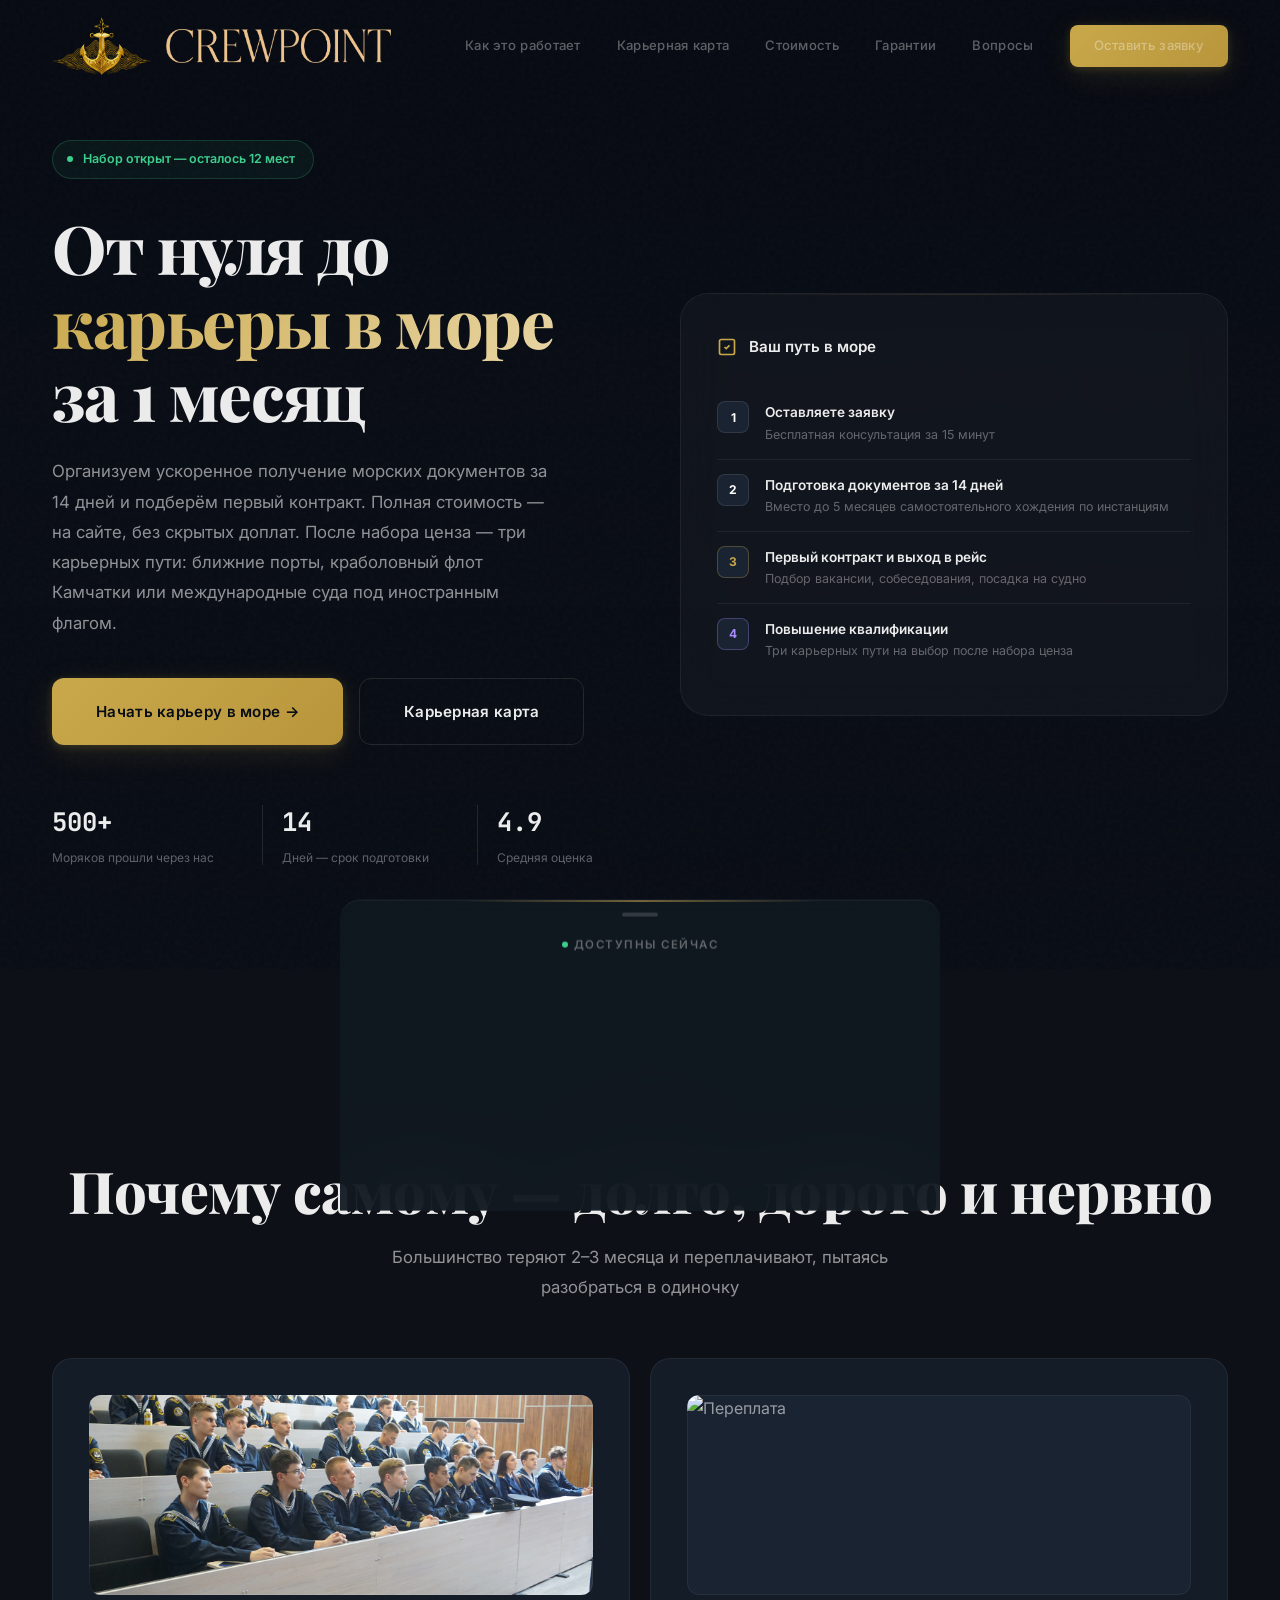
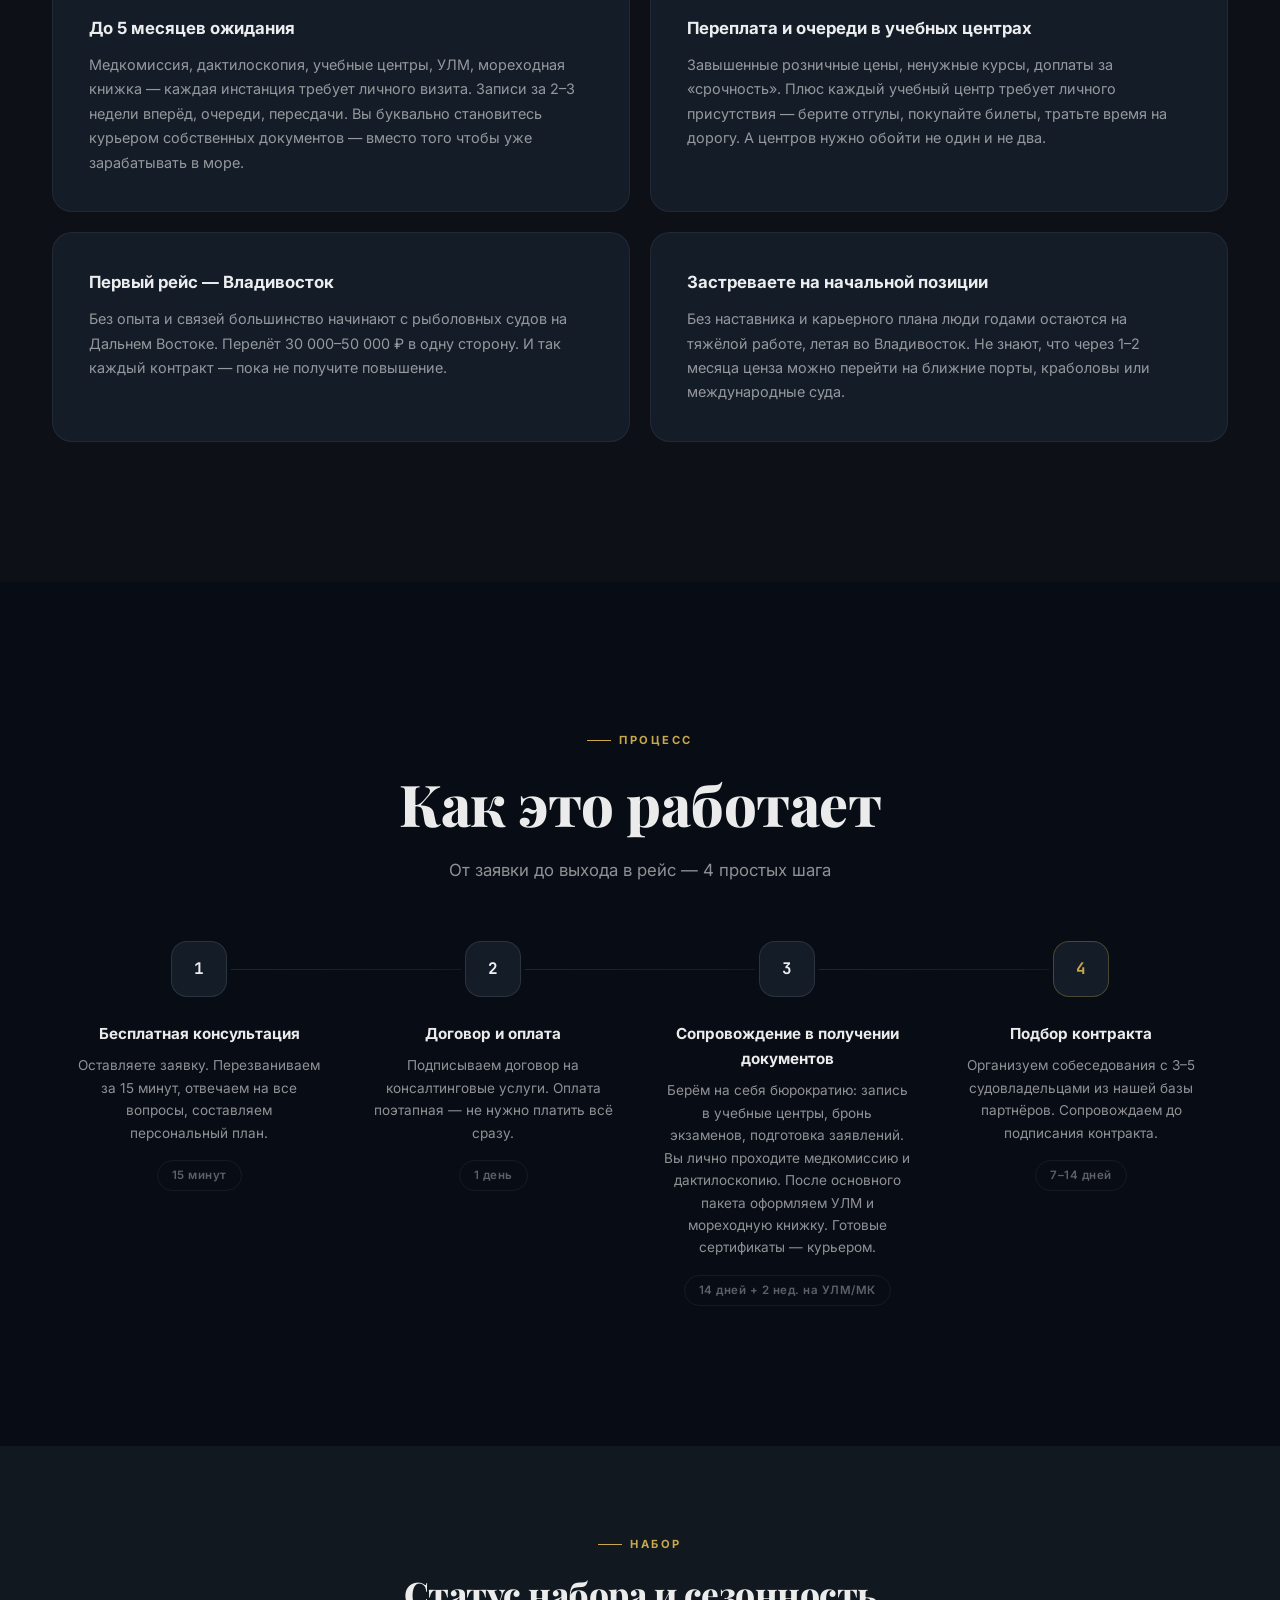
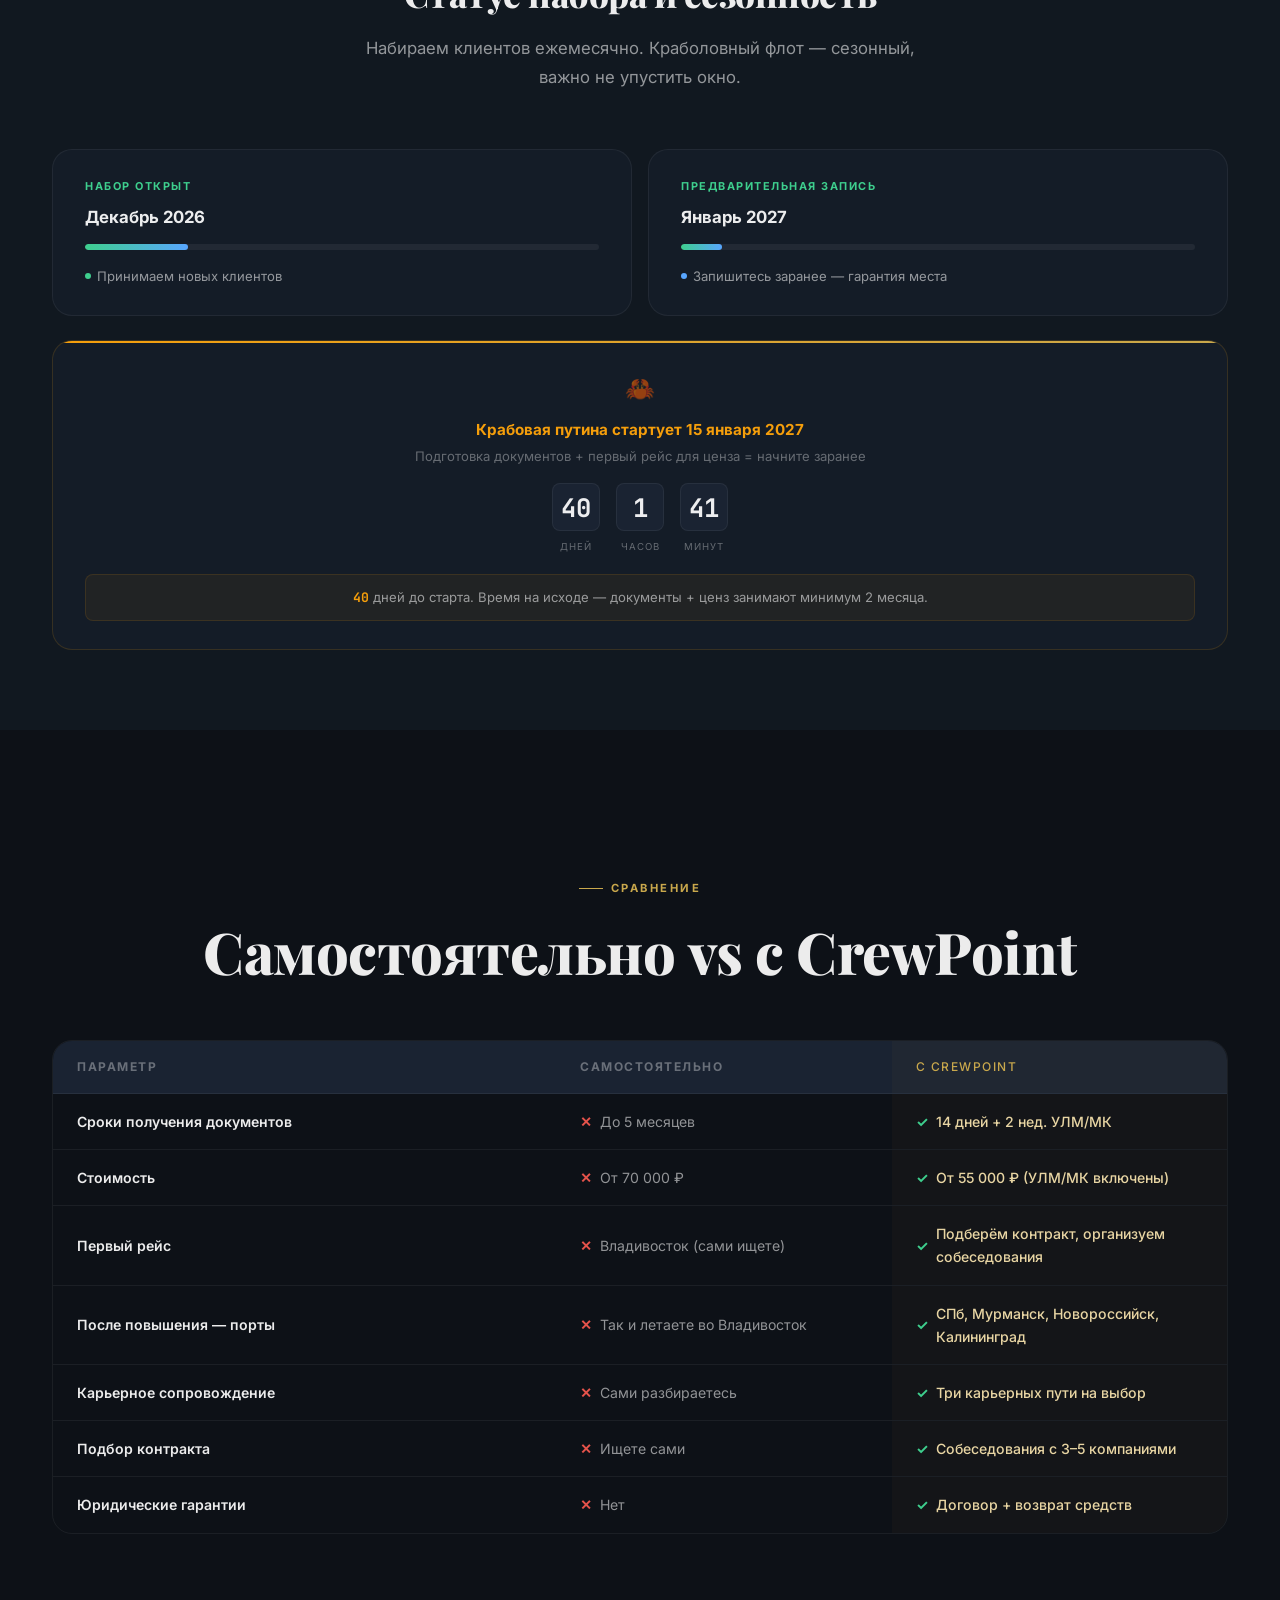
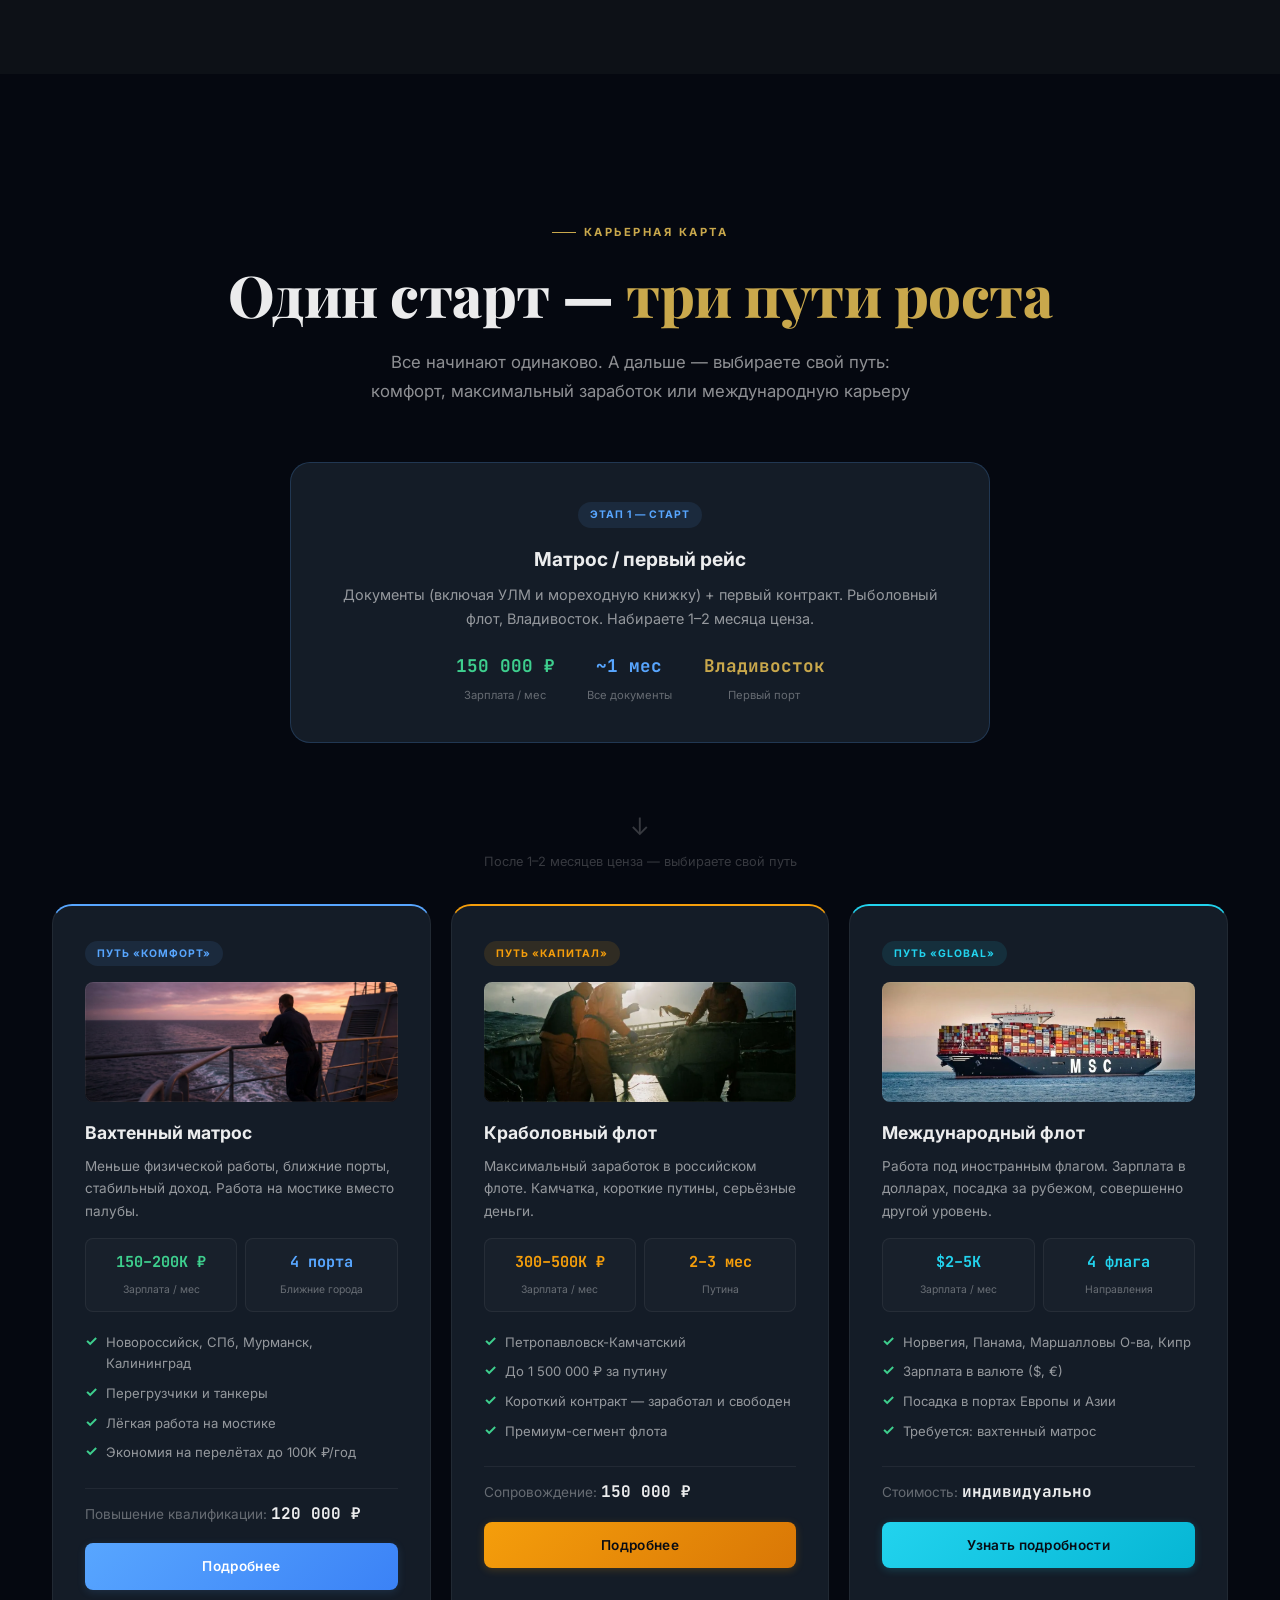
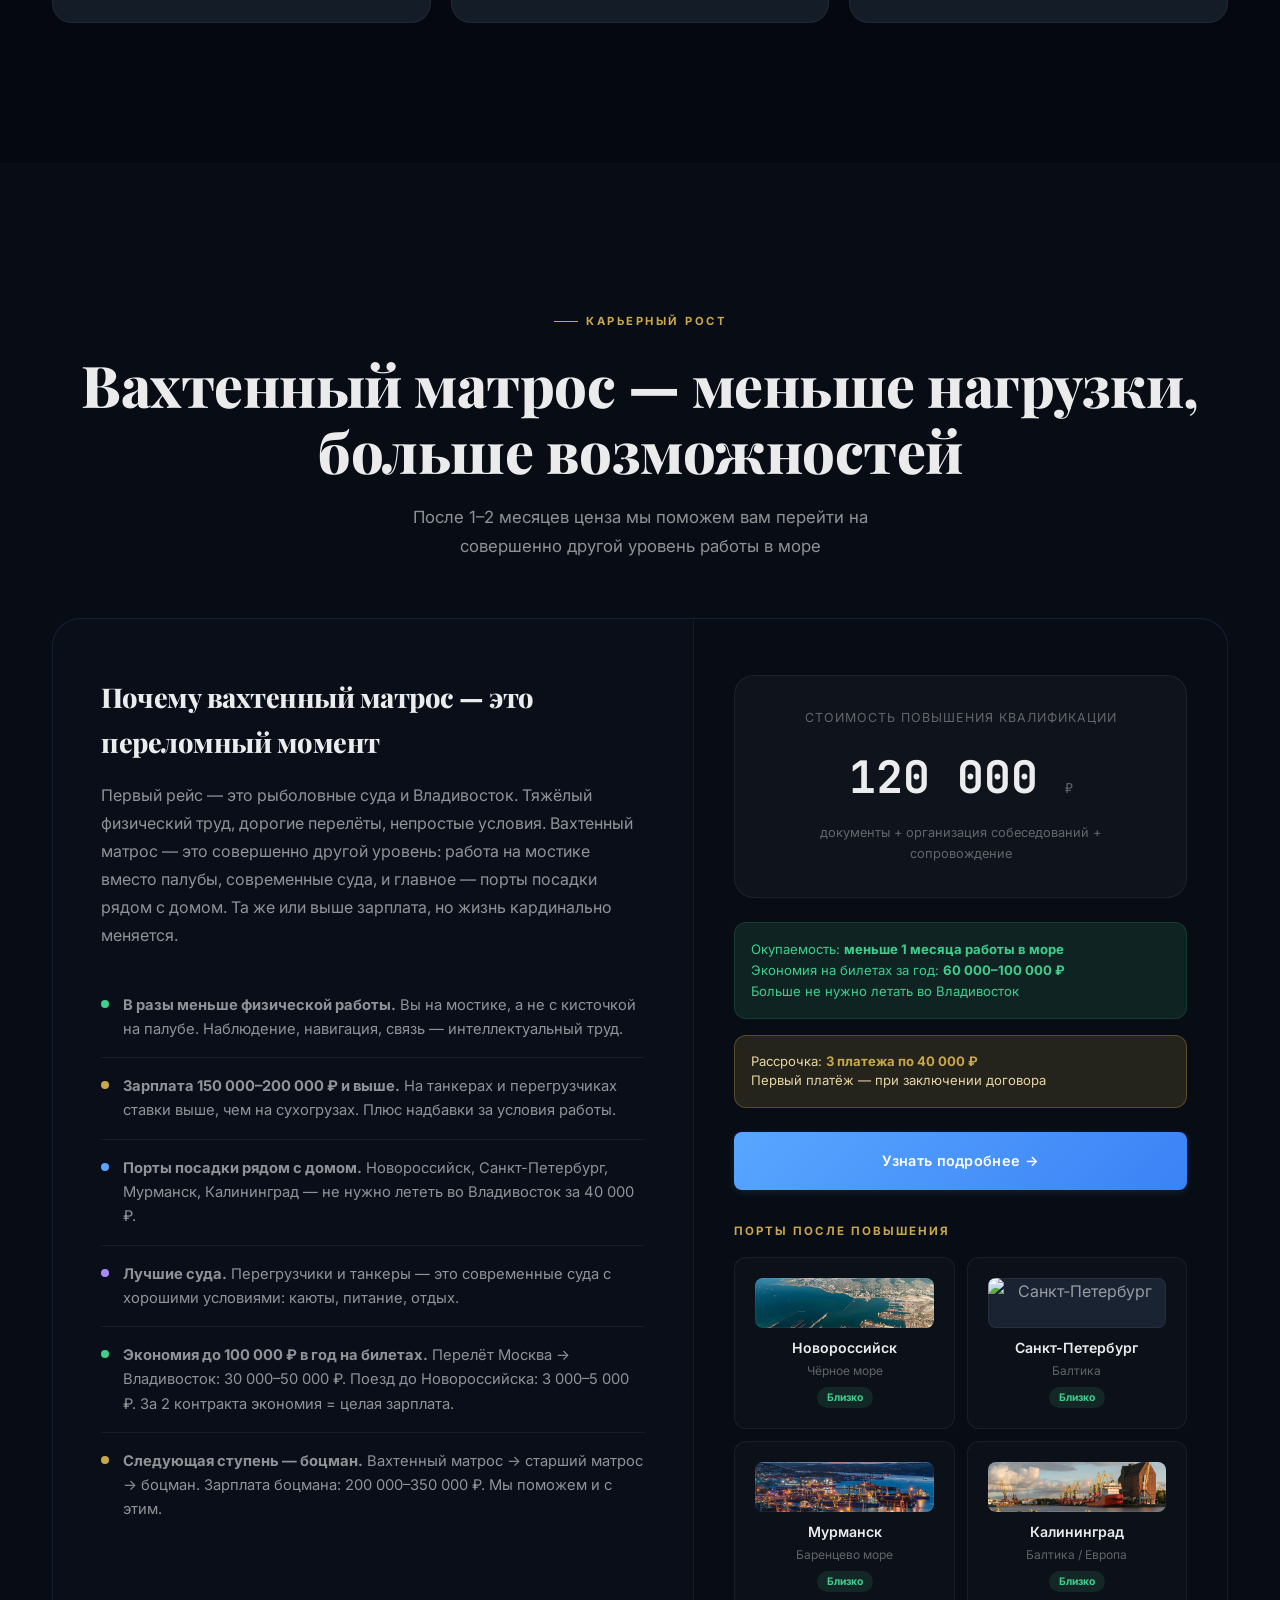
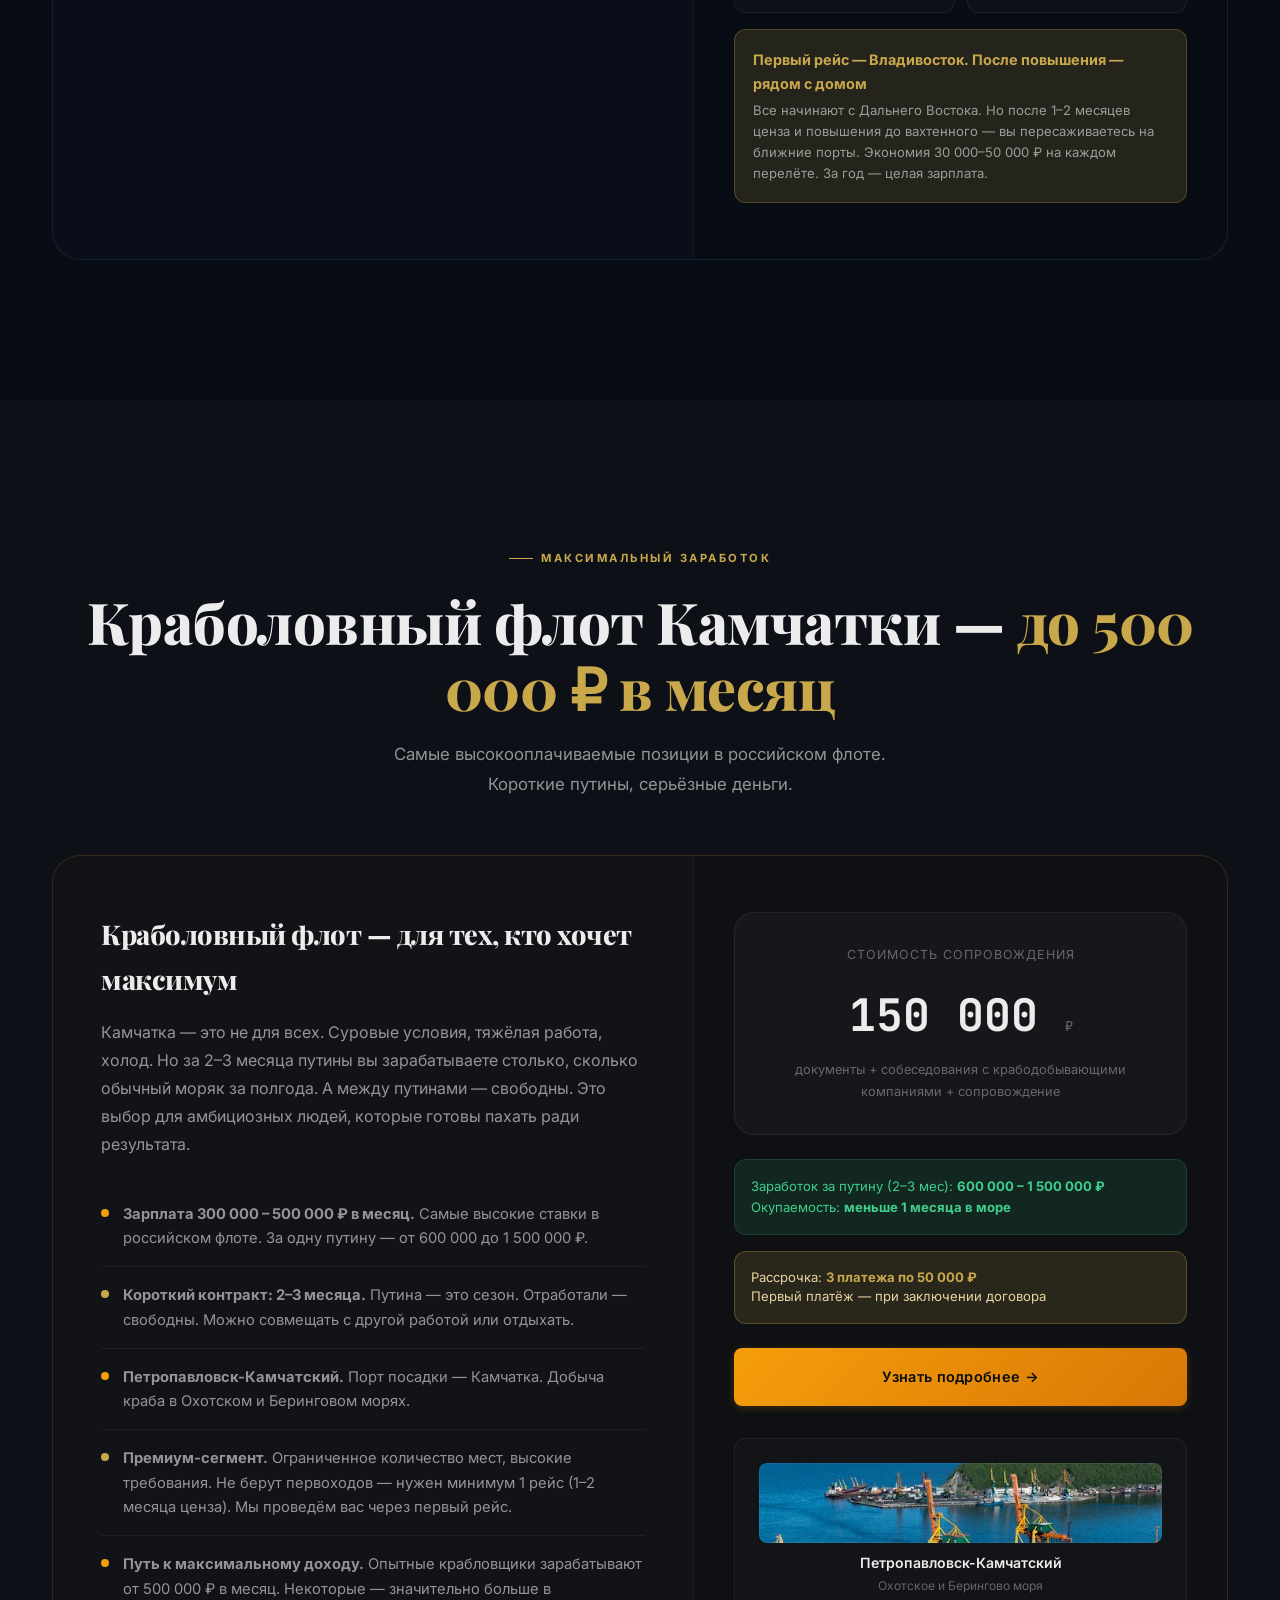
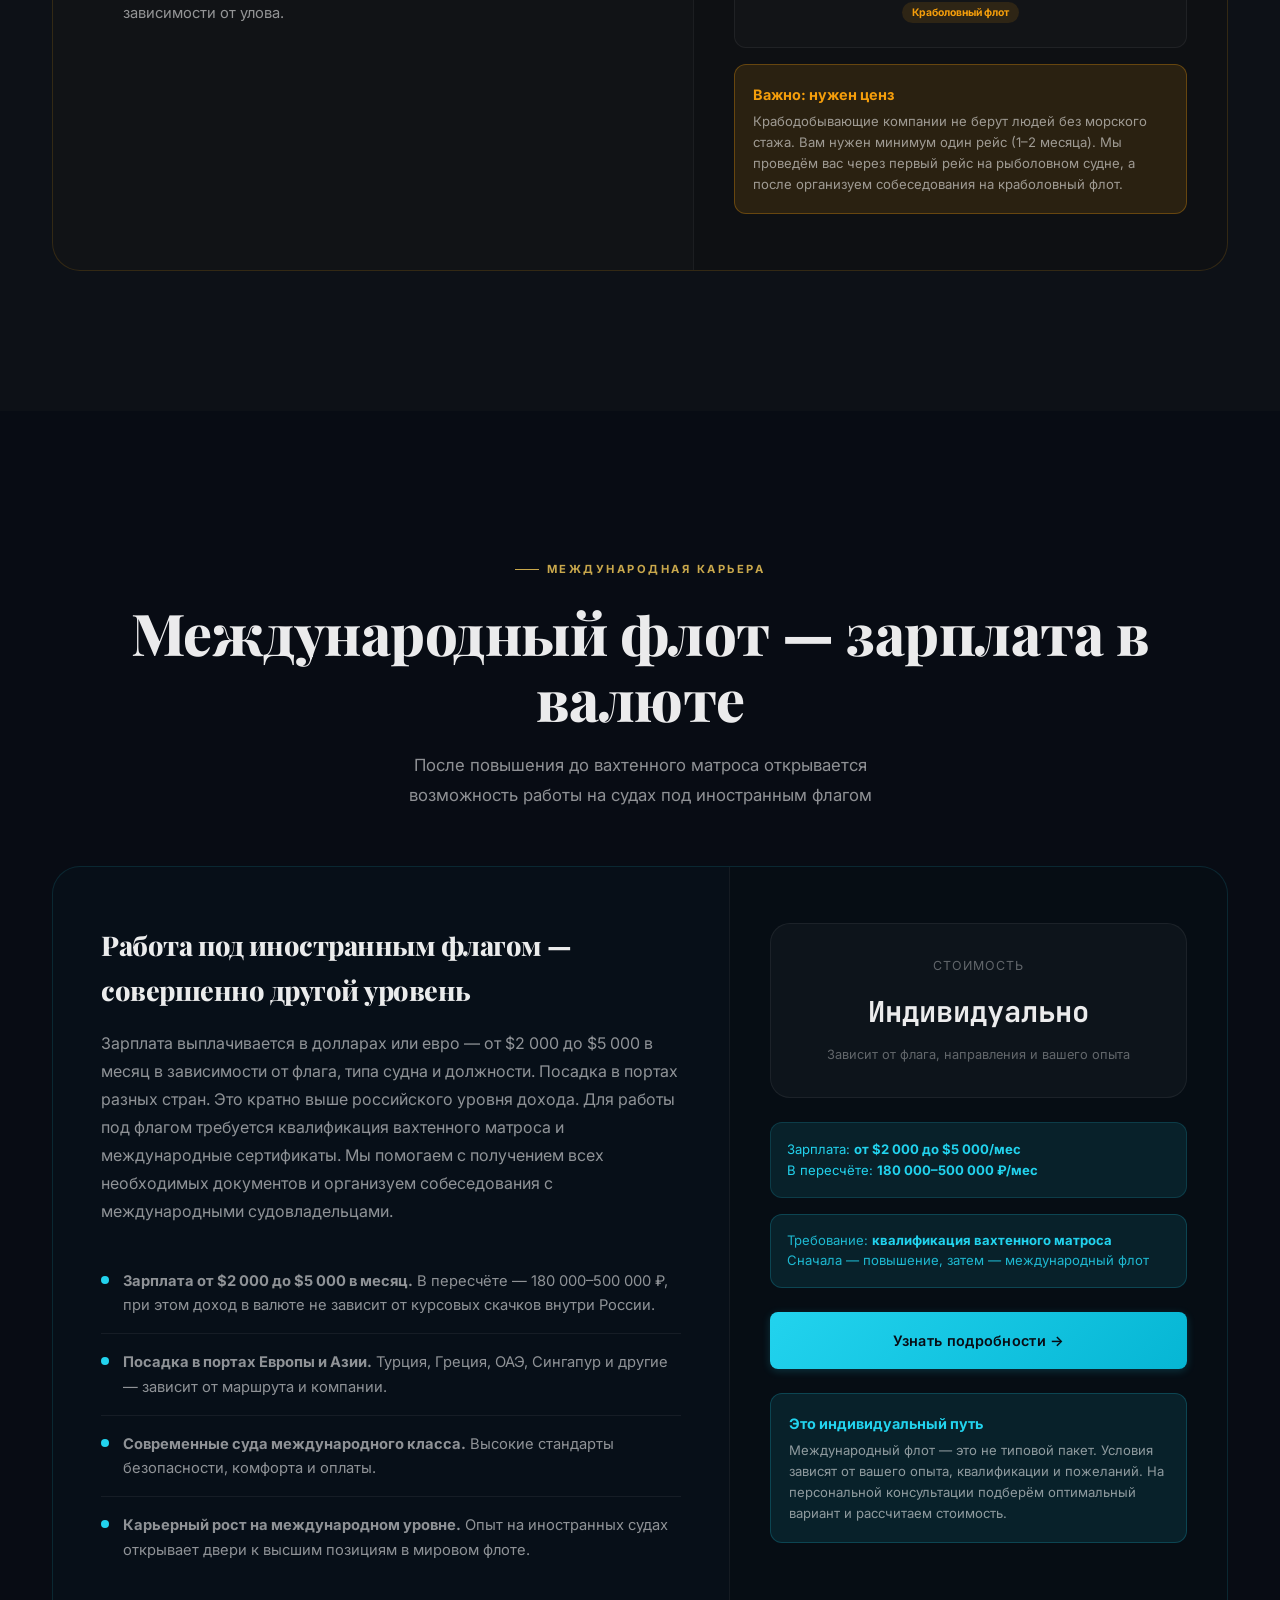
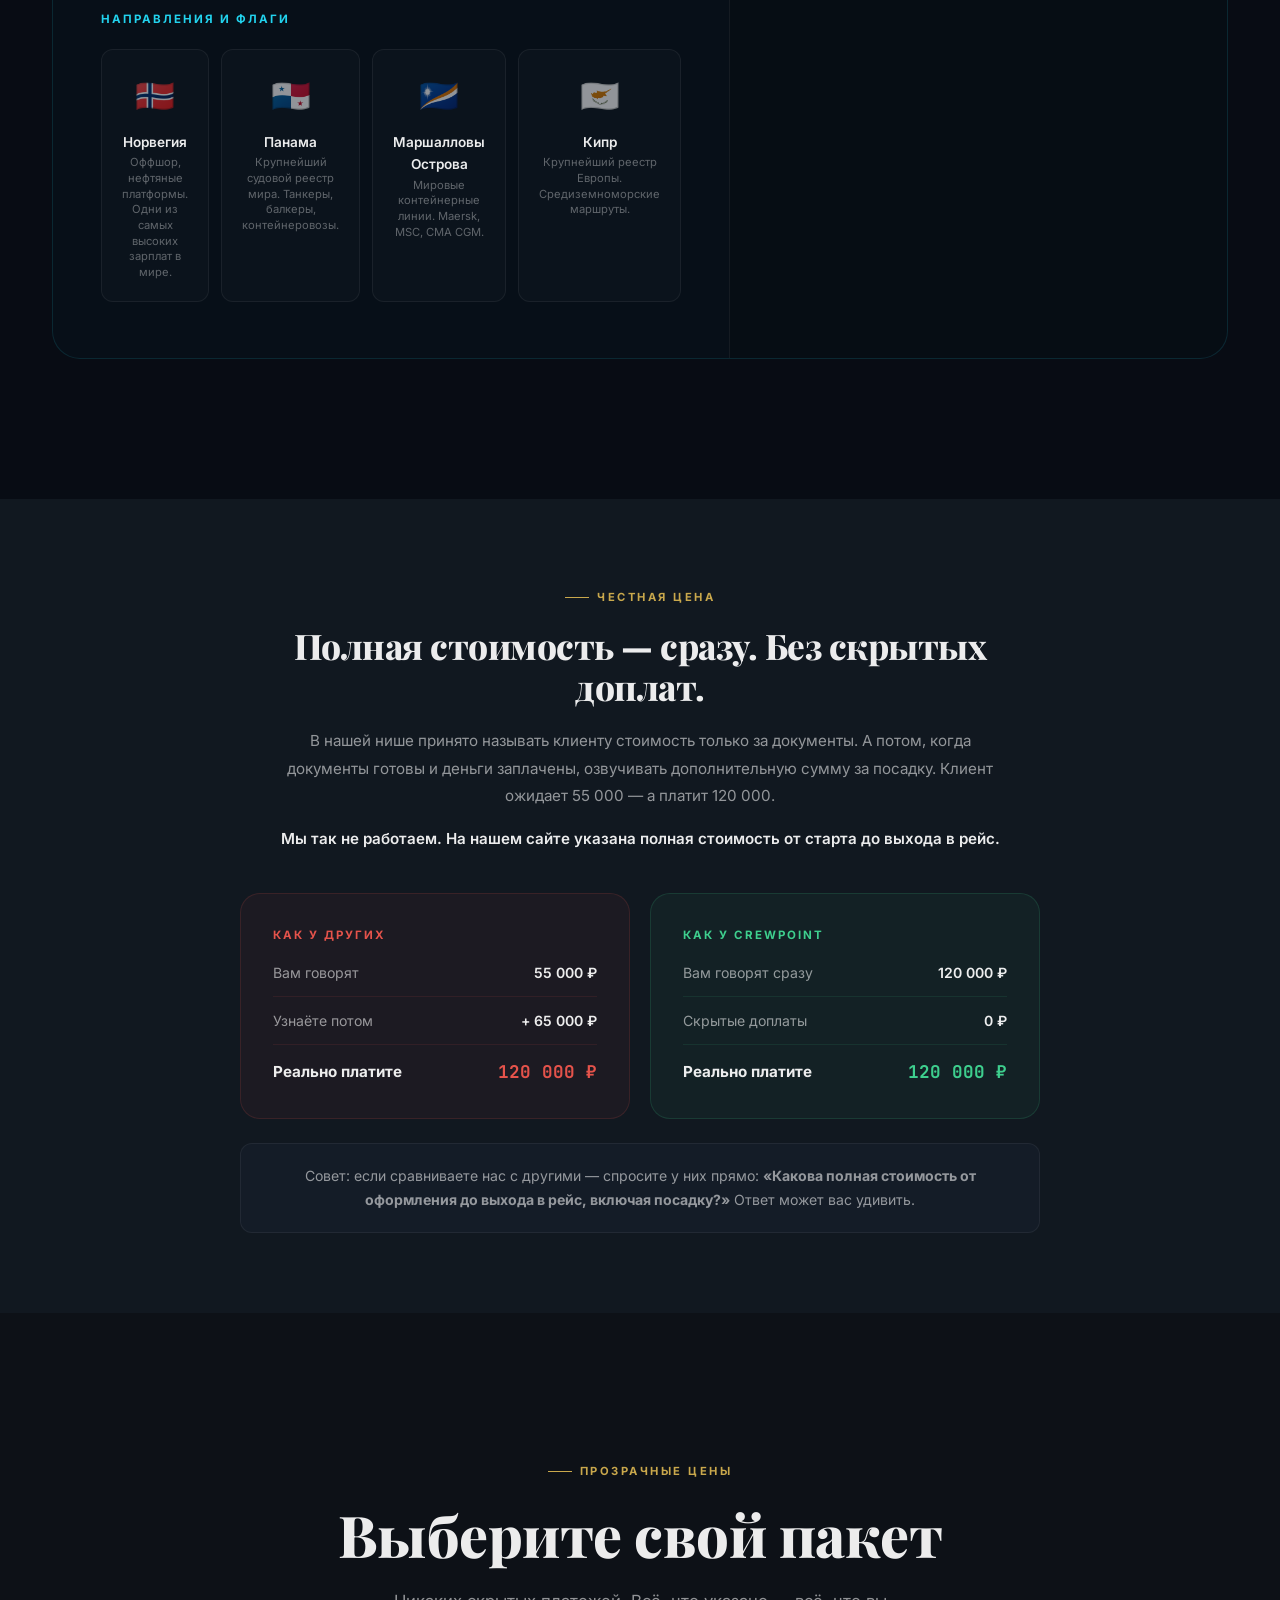
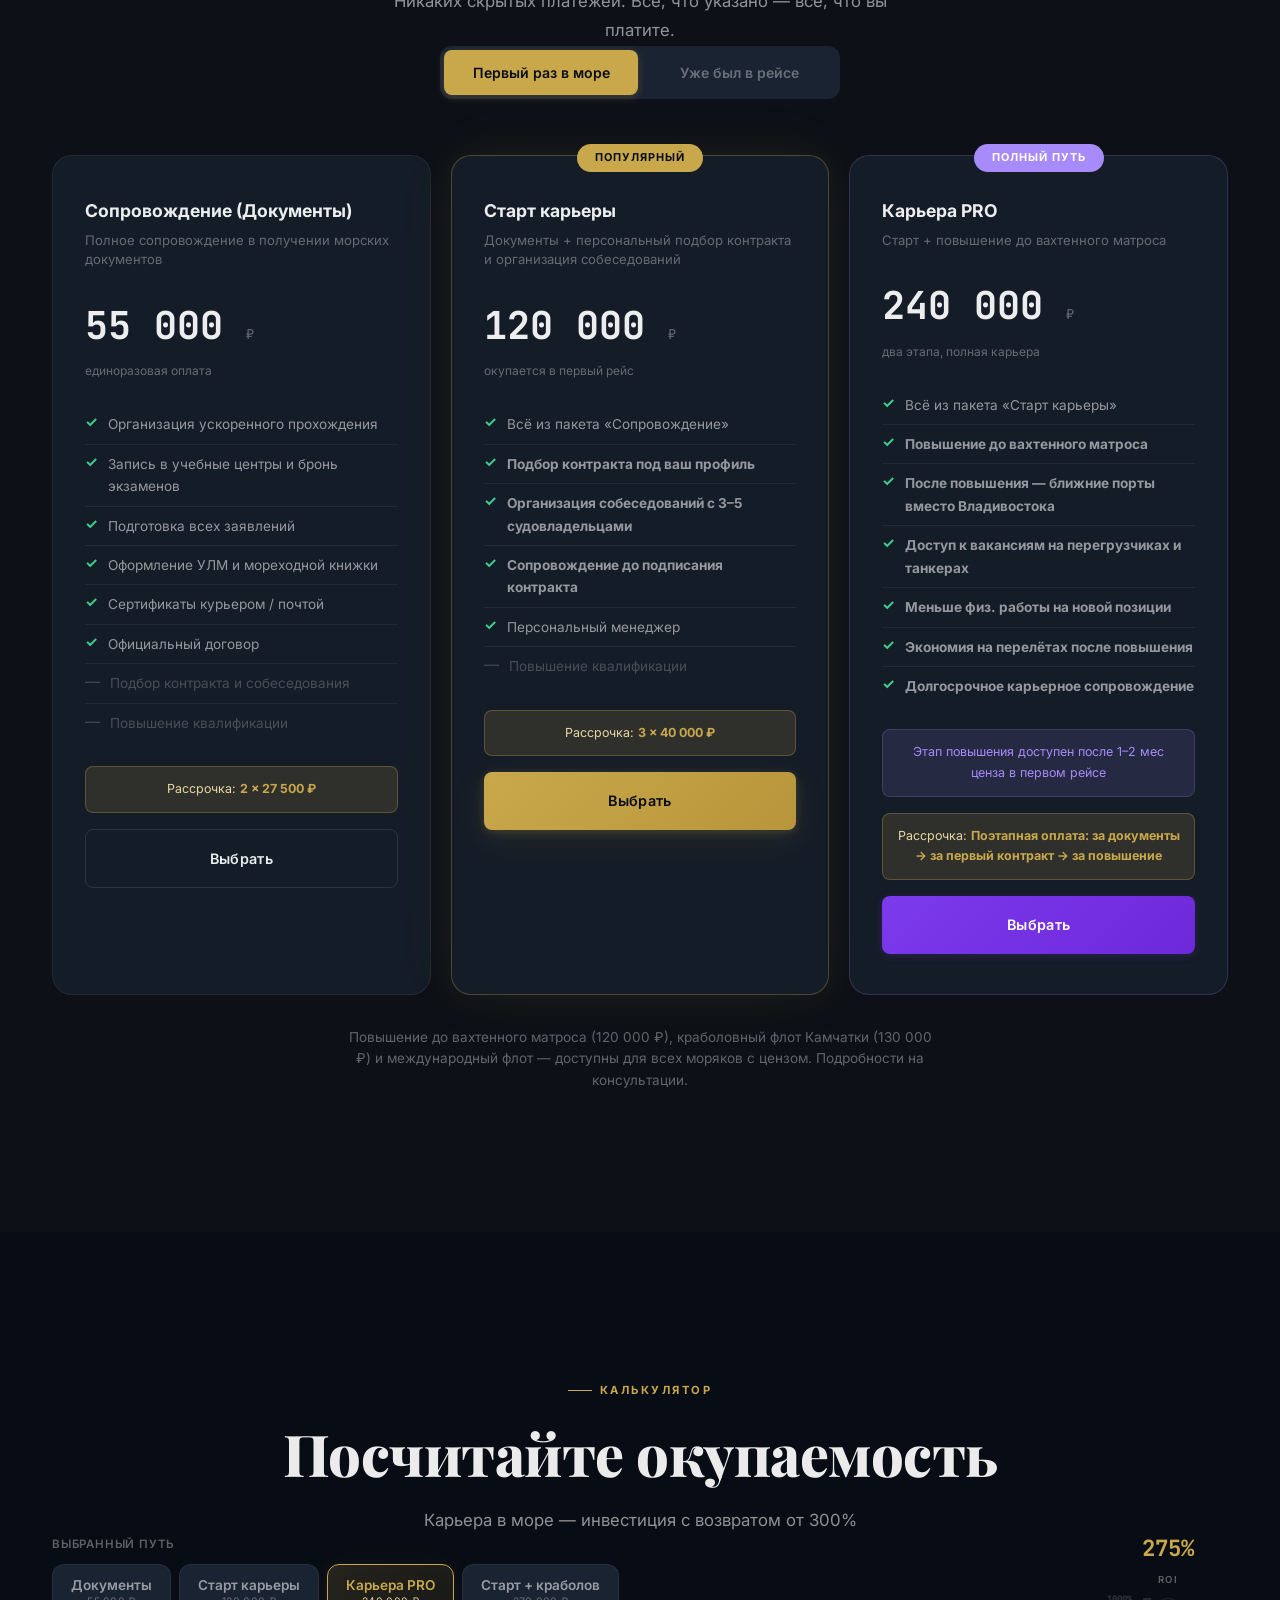
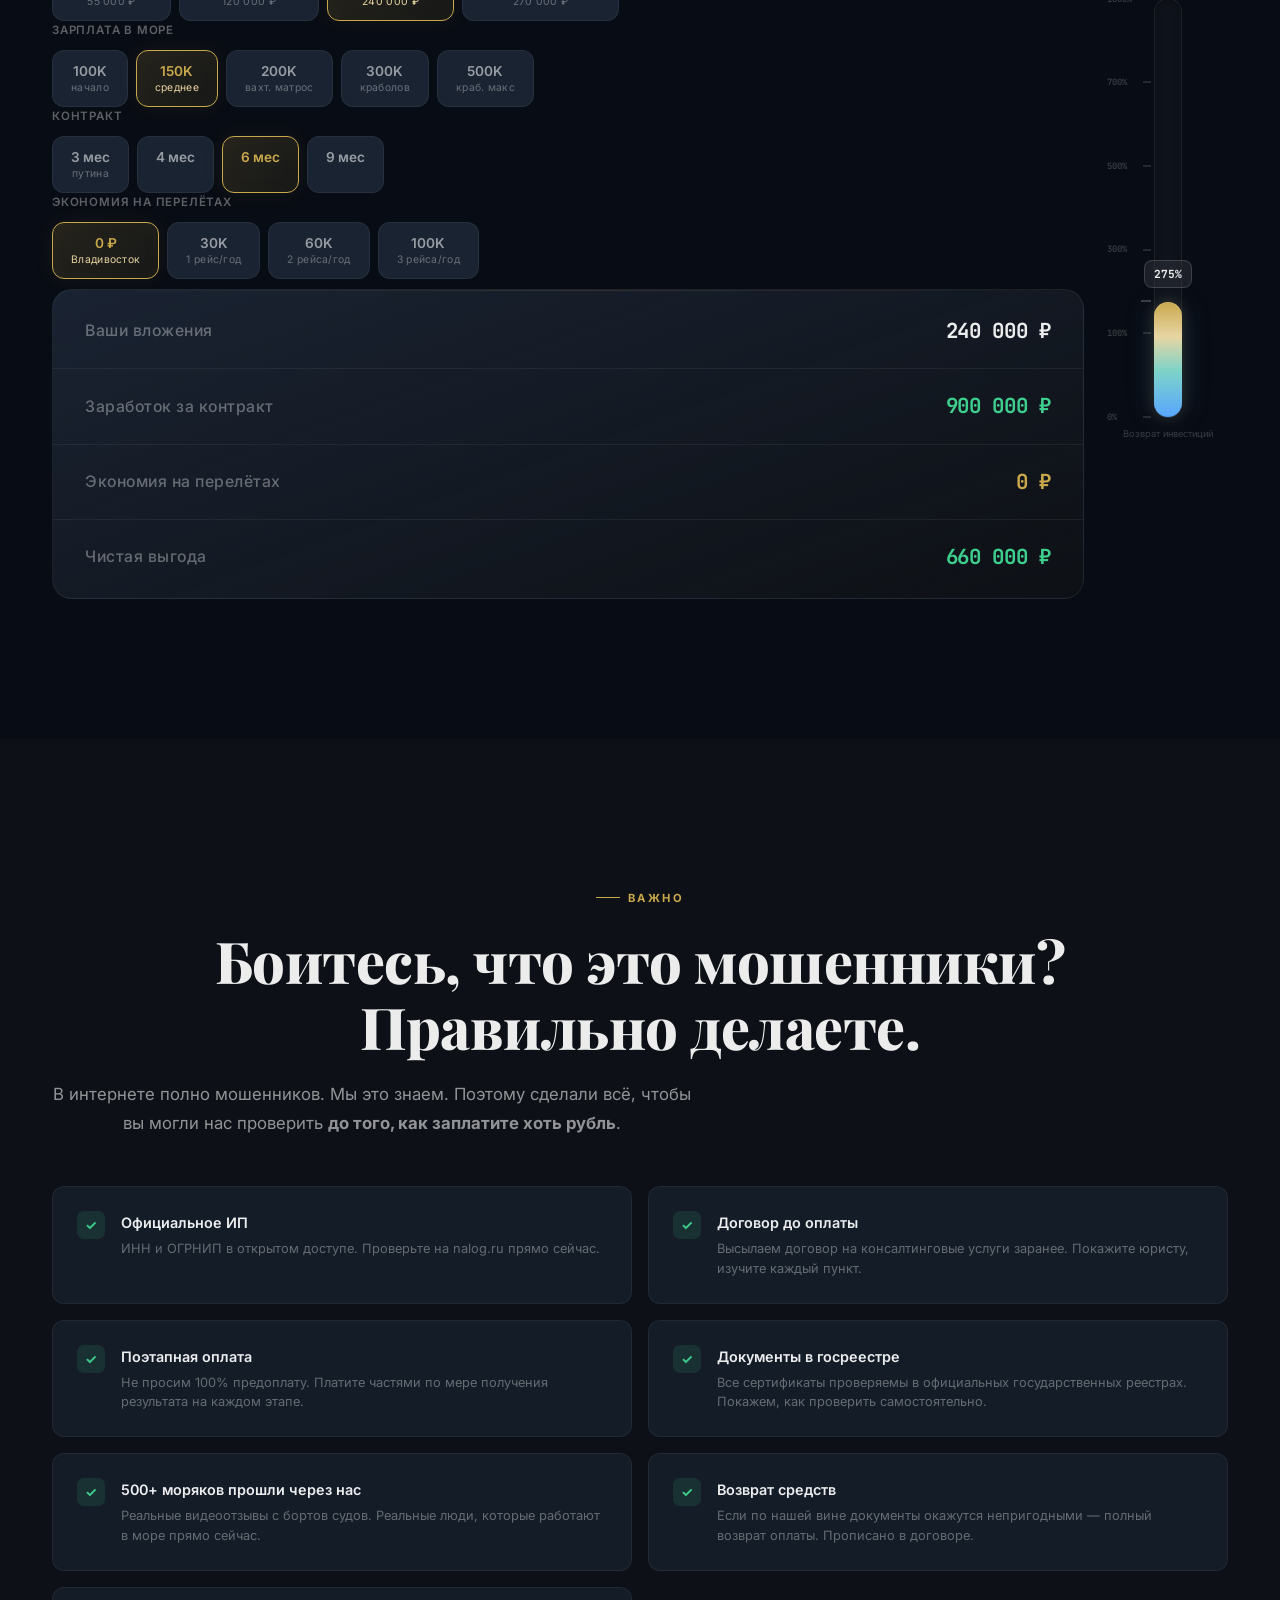
==== commit 672b800f: "Add files via upload" ====
--- a/index.html
+++ b/index.html
@@ -103,13 +103,13 @@
 /* ═══════════════════════════════════
    HEADER
    ═══════════════════════════════════ */
-.header{position:fixed;top:0;left:0;right:0;z-index:1000;padding:20px 0;transition:all .5s var(--ease);will-change:padding,background}
+.header{position:fixed;top:0;left:0;right:0;z-index:1000;padding:14px 0;transition:all .5s var(--ease);will-change:padding,background}
 .header.scrolled{padding:14px 0;background:rgba(8,12,20,0.85);backdrop-filter:blur(24px) saturate(180%);border-bottom:1px solid var(--border-subtle)}
 .header .container{display:flex;align-items:center;justify-content:space-between}
 .logo{display:flex;align-items:center;gap:14px;text-decoration:none;color:var(--text-primary)}
-.logo-icon{width:40px;height:40px;object-fit:contain;transition:all .4s var(--ease)}
+.logo-icon{width:100px;height:64px;object-fit:contain;transition:all .4s var(--ease)}
 .logo:hover .logo-icon{filter:drop-shadow(0 0 12px rgba(201,168,76,0.4));transform:scale(1.05)}
-.logo-name{height:20px;width:auto;object-fit:contain;transition:opacity .3s var(--ease)}
+.logo-name{height:34px;width:auto;object-fit:contain;transition:opacity .3s var(--ease)}
 .nav{display:flex;align-items:center;gap:36px}
 .nav a{color:var(--text-muted);text-decoration:none;font-size:.82rem;font-weight:500;letter-spacing:.3px;transition:color .3s var(--ease)}
 .nav a:hover{color:var(--text-primary)}
@@ -650,8 +650,8 @@
     .nav{display:none}
     .burger{display:flex}
 
-    .logo-icon{width:32px;height:32px}
-.logo-name{height:16px}
+.logo-icon{width:84px;height:44px}
+.logo-name{height:30px}
 
     /* hero */
     .hero{min-height:auto;padding:120px 0 60px}
@@ -735,8 +735,8 @@
 <header class="header" id="header">
     <div class="container">
 <a href="#" class="logo">
-    <img src="assets/images/logo-anchor.png" alt="CrewPoint" class="logo-icon" width="40" height="40">
-    <img src="assets/images/logo-text.png" alt="CrewPoint" class="logo-name" height="20">
+    <img src="assets/images/logo-anchor.png" alt="CrewPoint" class="logo-icon" width="54" height="54">
+    <img src="assets/images/logo-text.png" alt="CrewPoint" class="logo-name" height="28">
 </a>
         <nav class="nav">
             <a href="#how">Как это работает</a>
@@ -1451,8 +1451,8 @@
         <div class="footer-grid">
             <div class="footer-brand">
                 <a href="#" class="logo">
-                    <img src="assets/images/logo-anchor.png" alt="CrewPoint" class="logo-icon" width="40" height="40">
-                    <img src="assets/images/logo-text.png" alt="CrewPoint" class="logo-name" height="20">
+                    <img src="assets/images/logo-anchor.png" alt="CrewPoint" class="logo-icon" width="52" height="52">
+                    <img src="assets/images/logo-text.png" alt="CrewPoint" class="logo-name" height="28">
                 </a>
                 <p>Кадровая платформа для морских специалистов. Документы, контракты, карьерный рост. Три пути развития: вахтенный матрос, краболовный флот, международные суда. 500+ моряков прошли через нас.</p>
             </div>
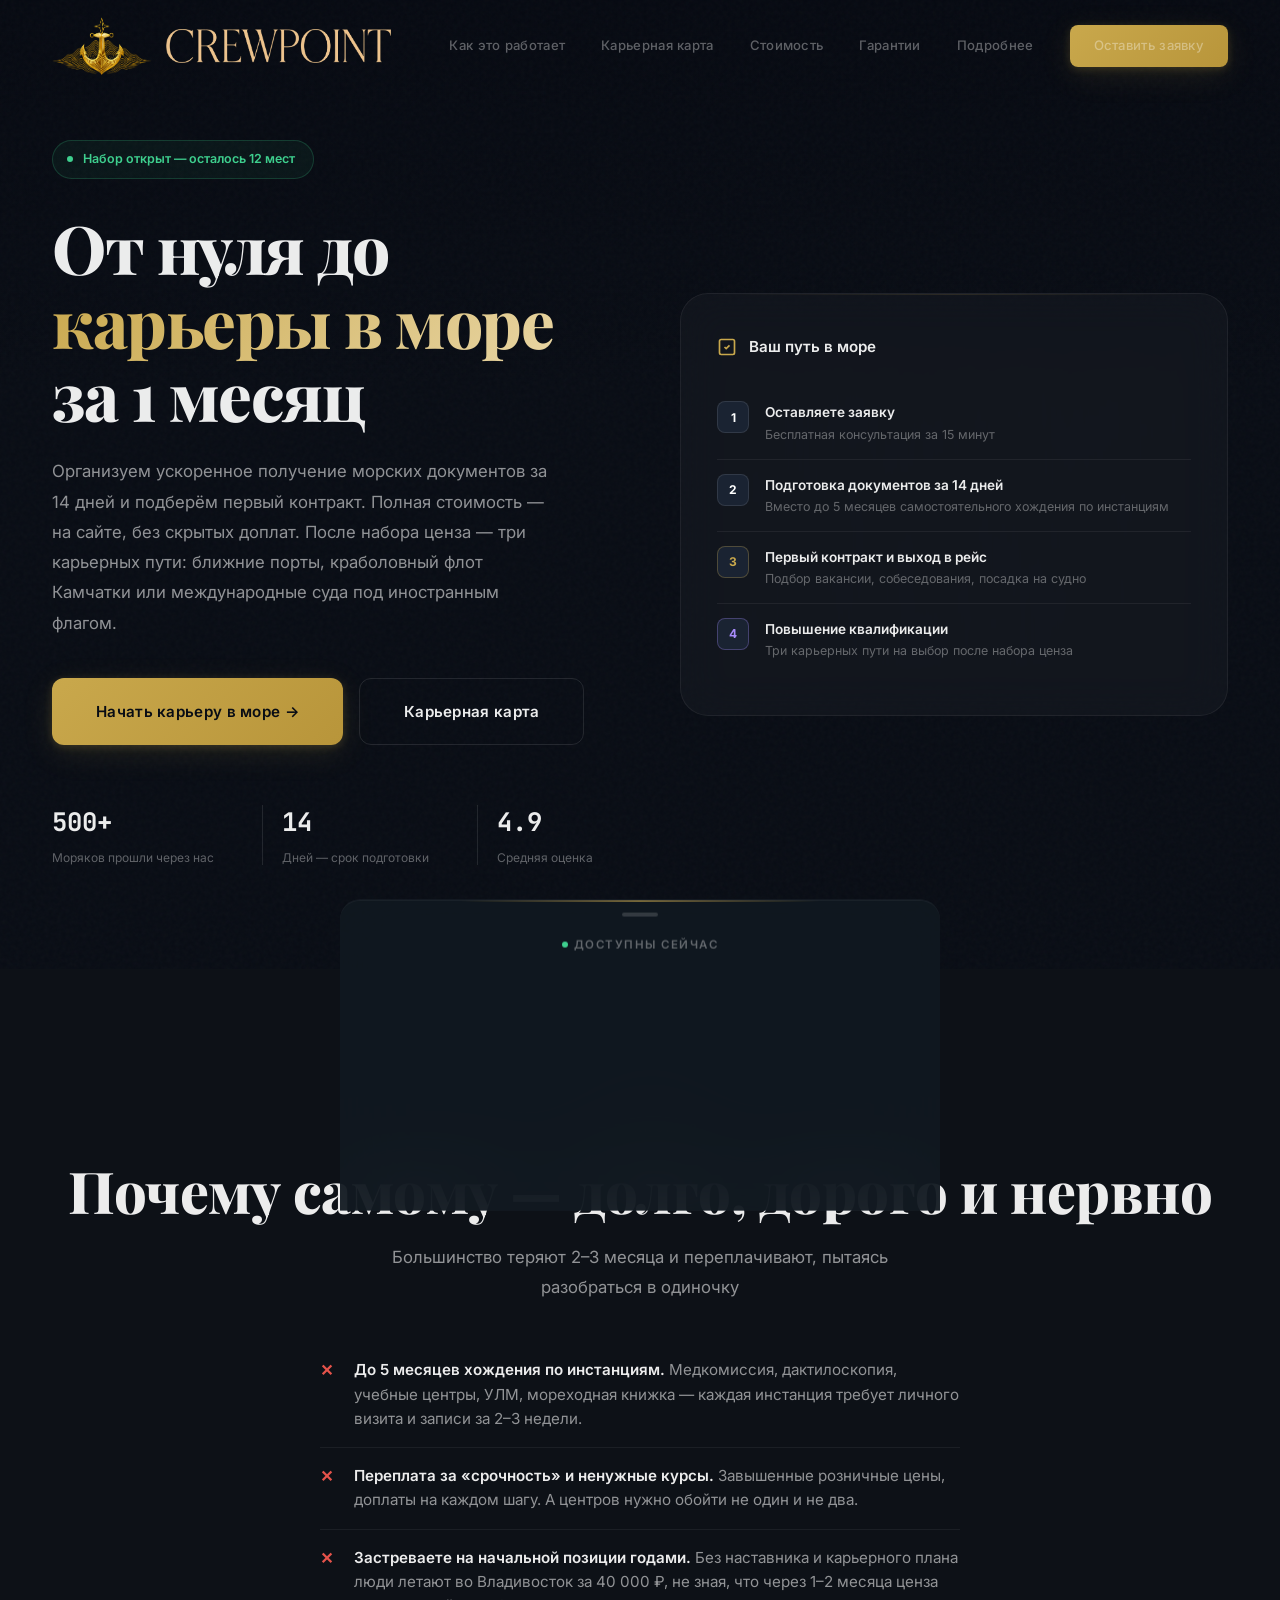
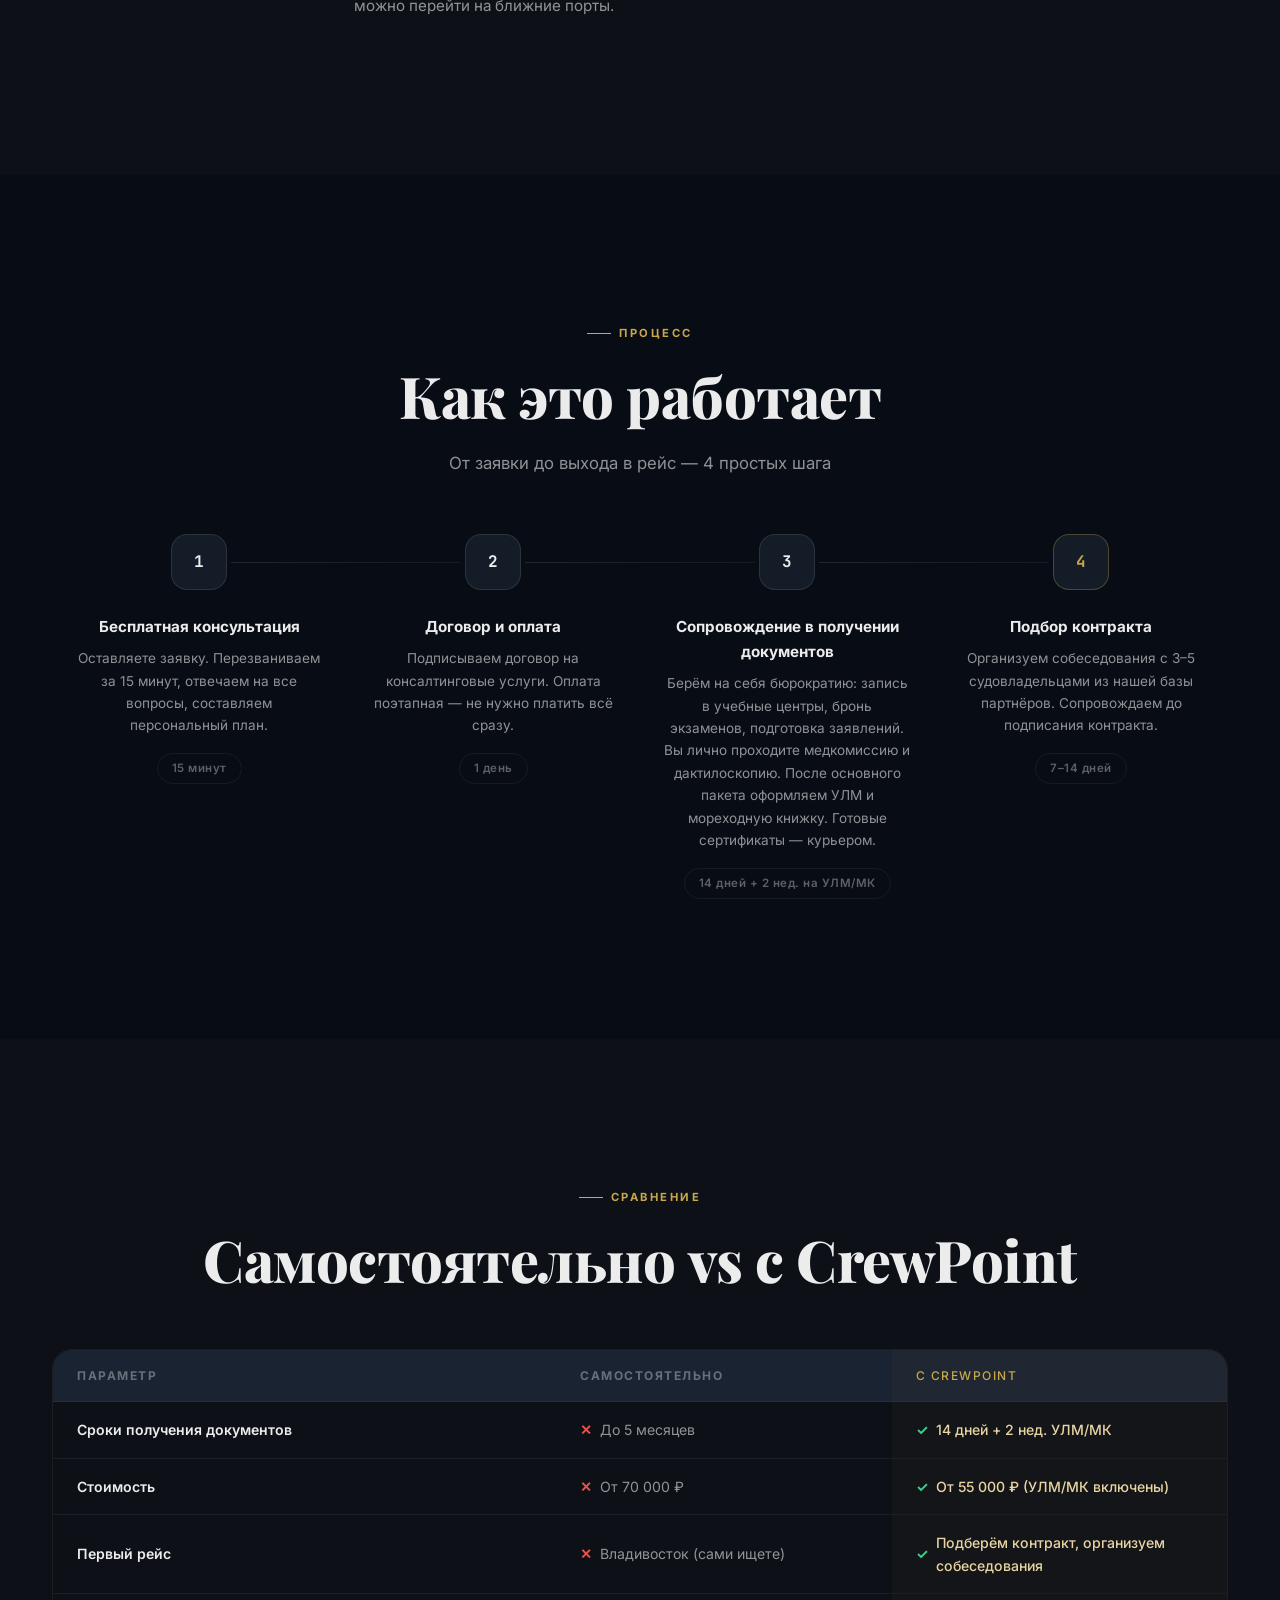
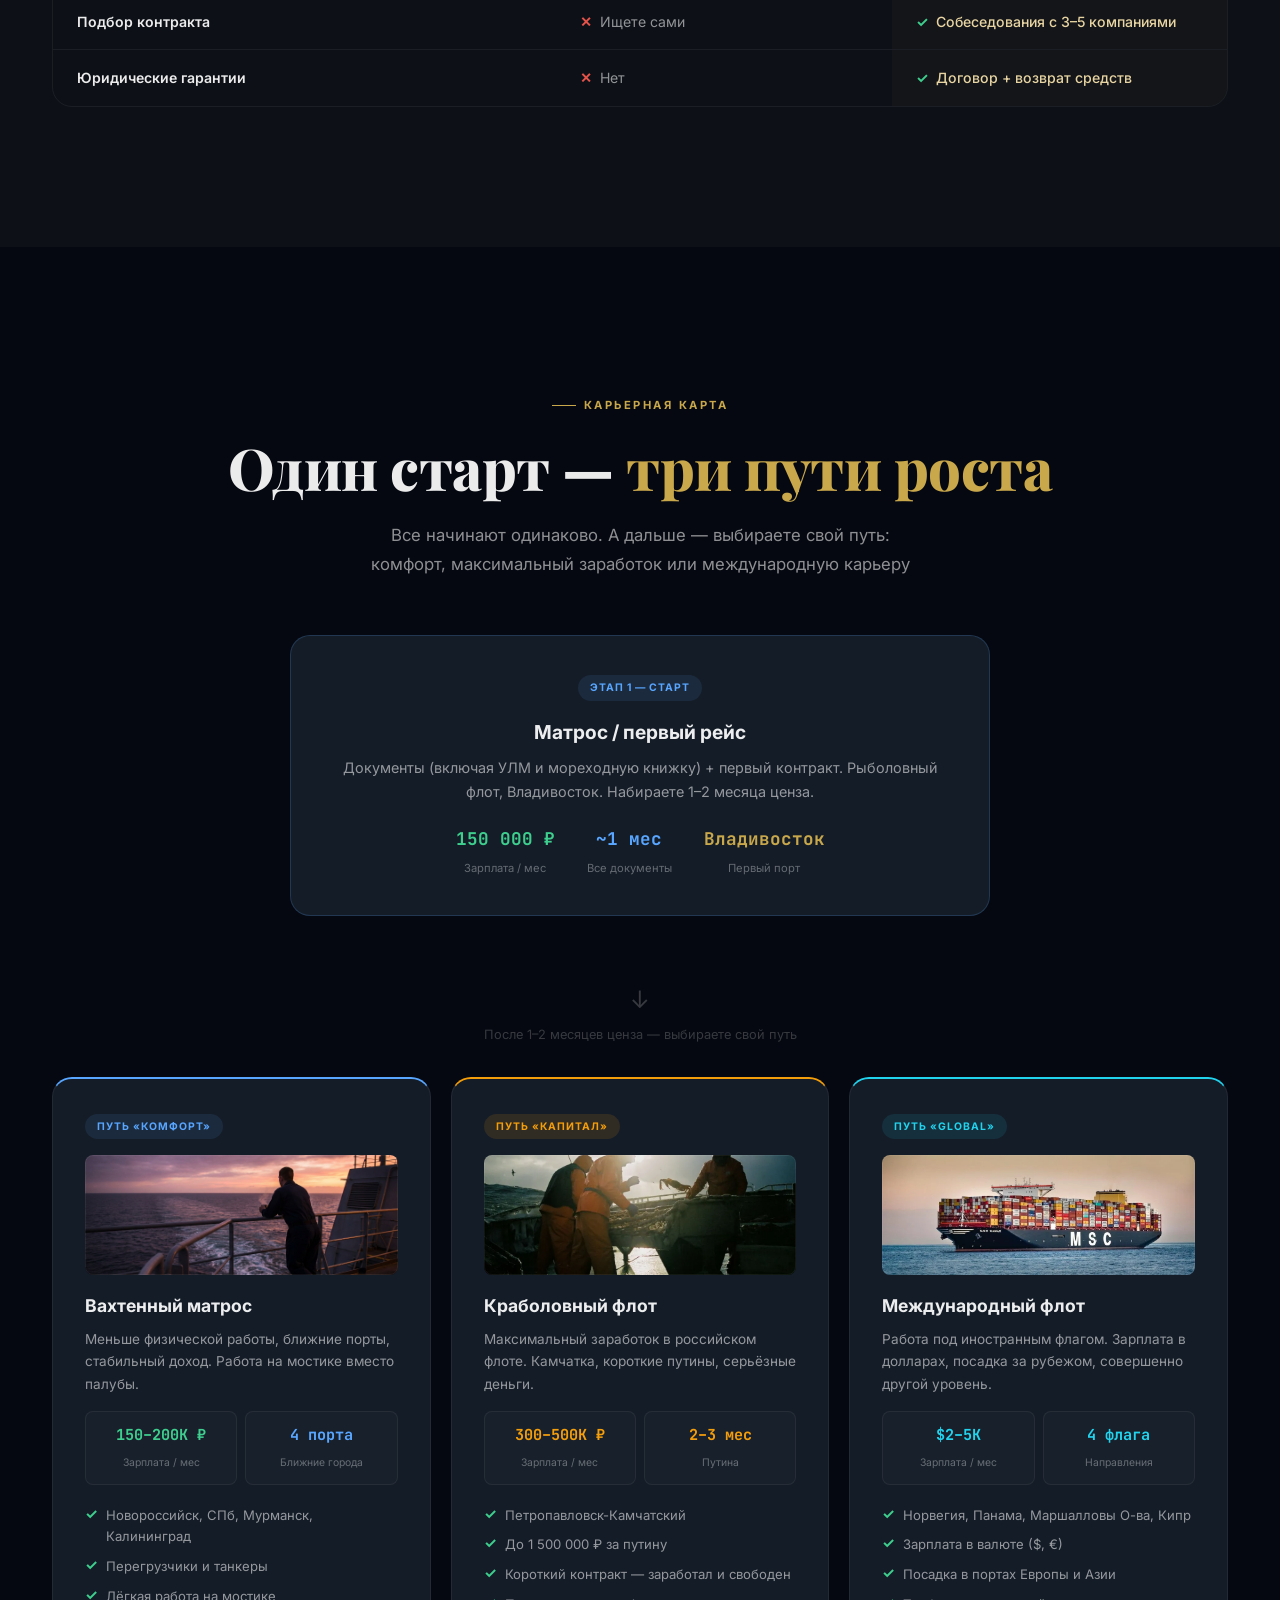
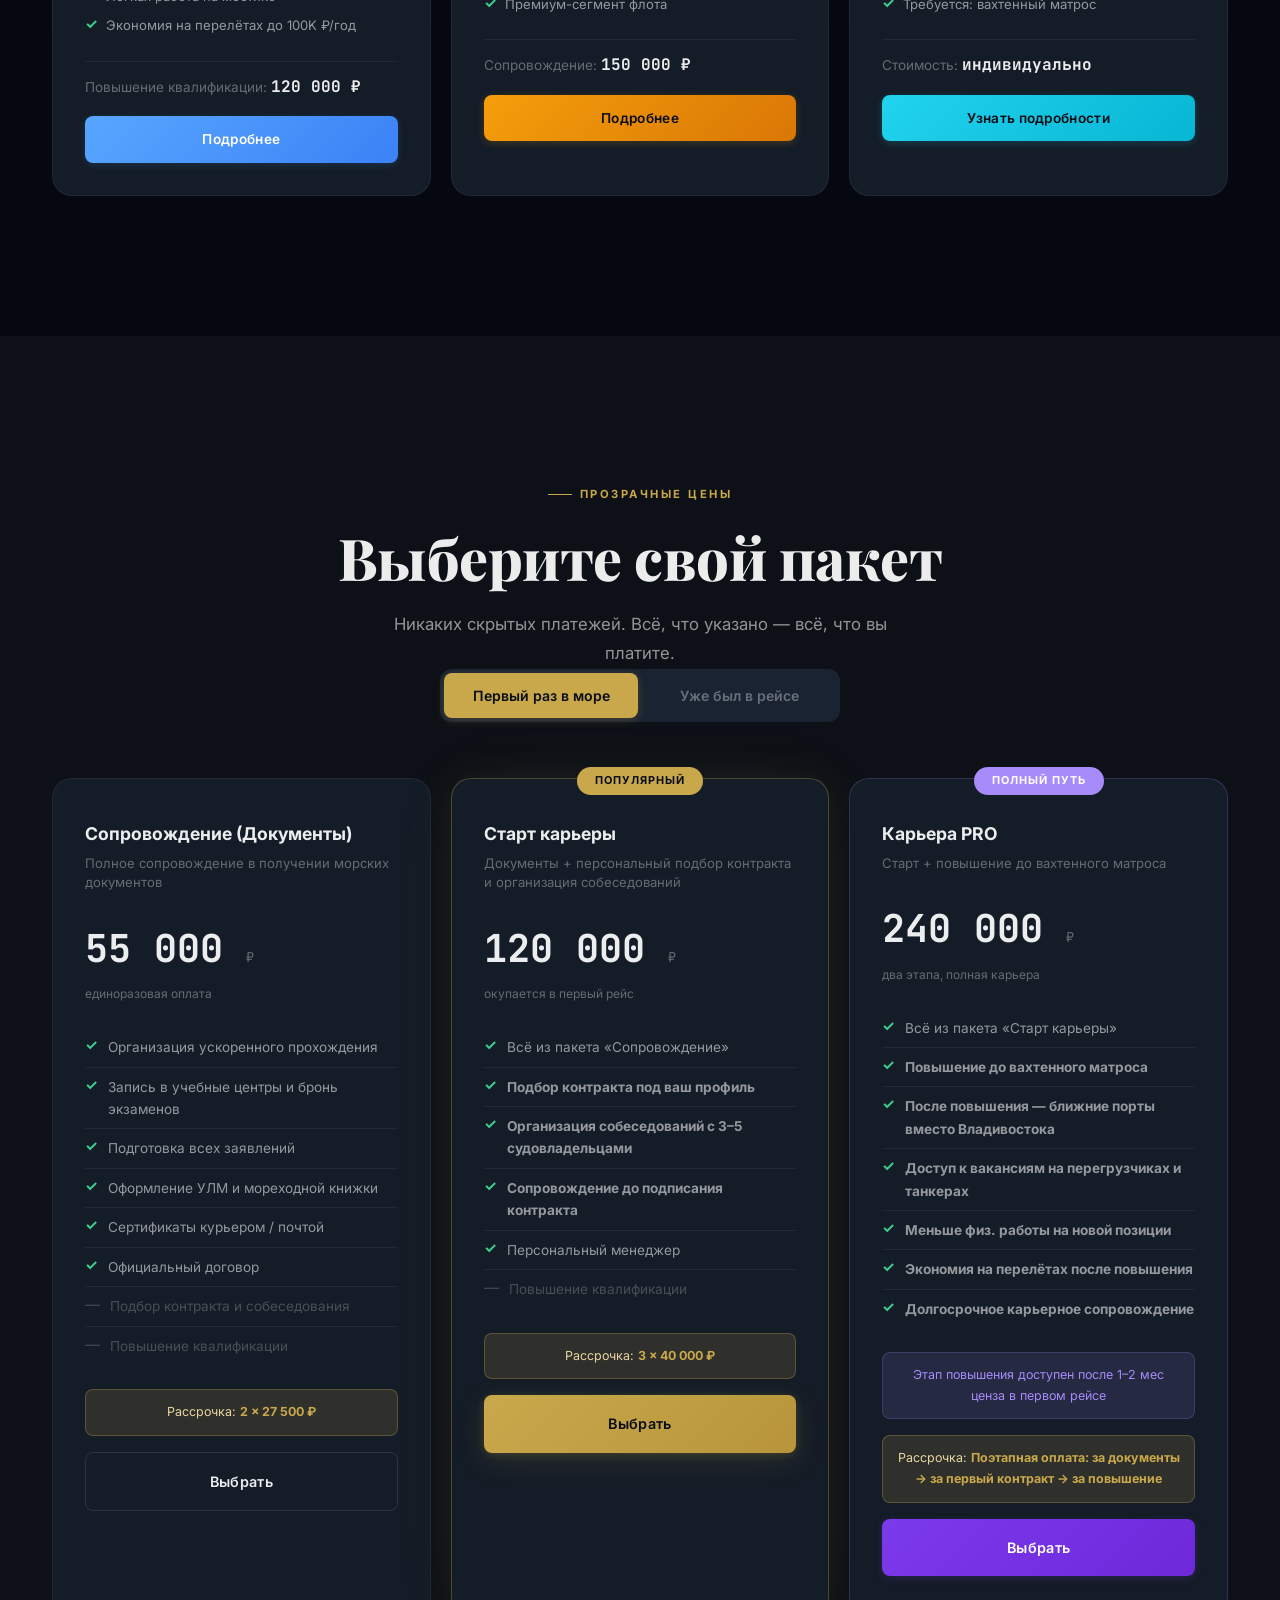
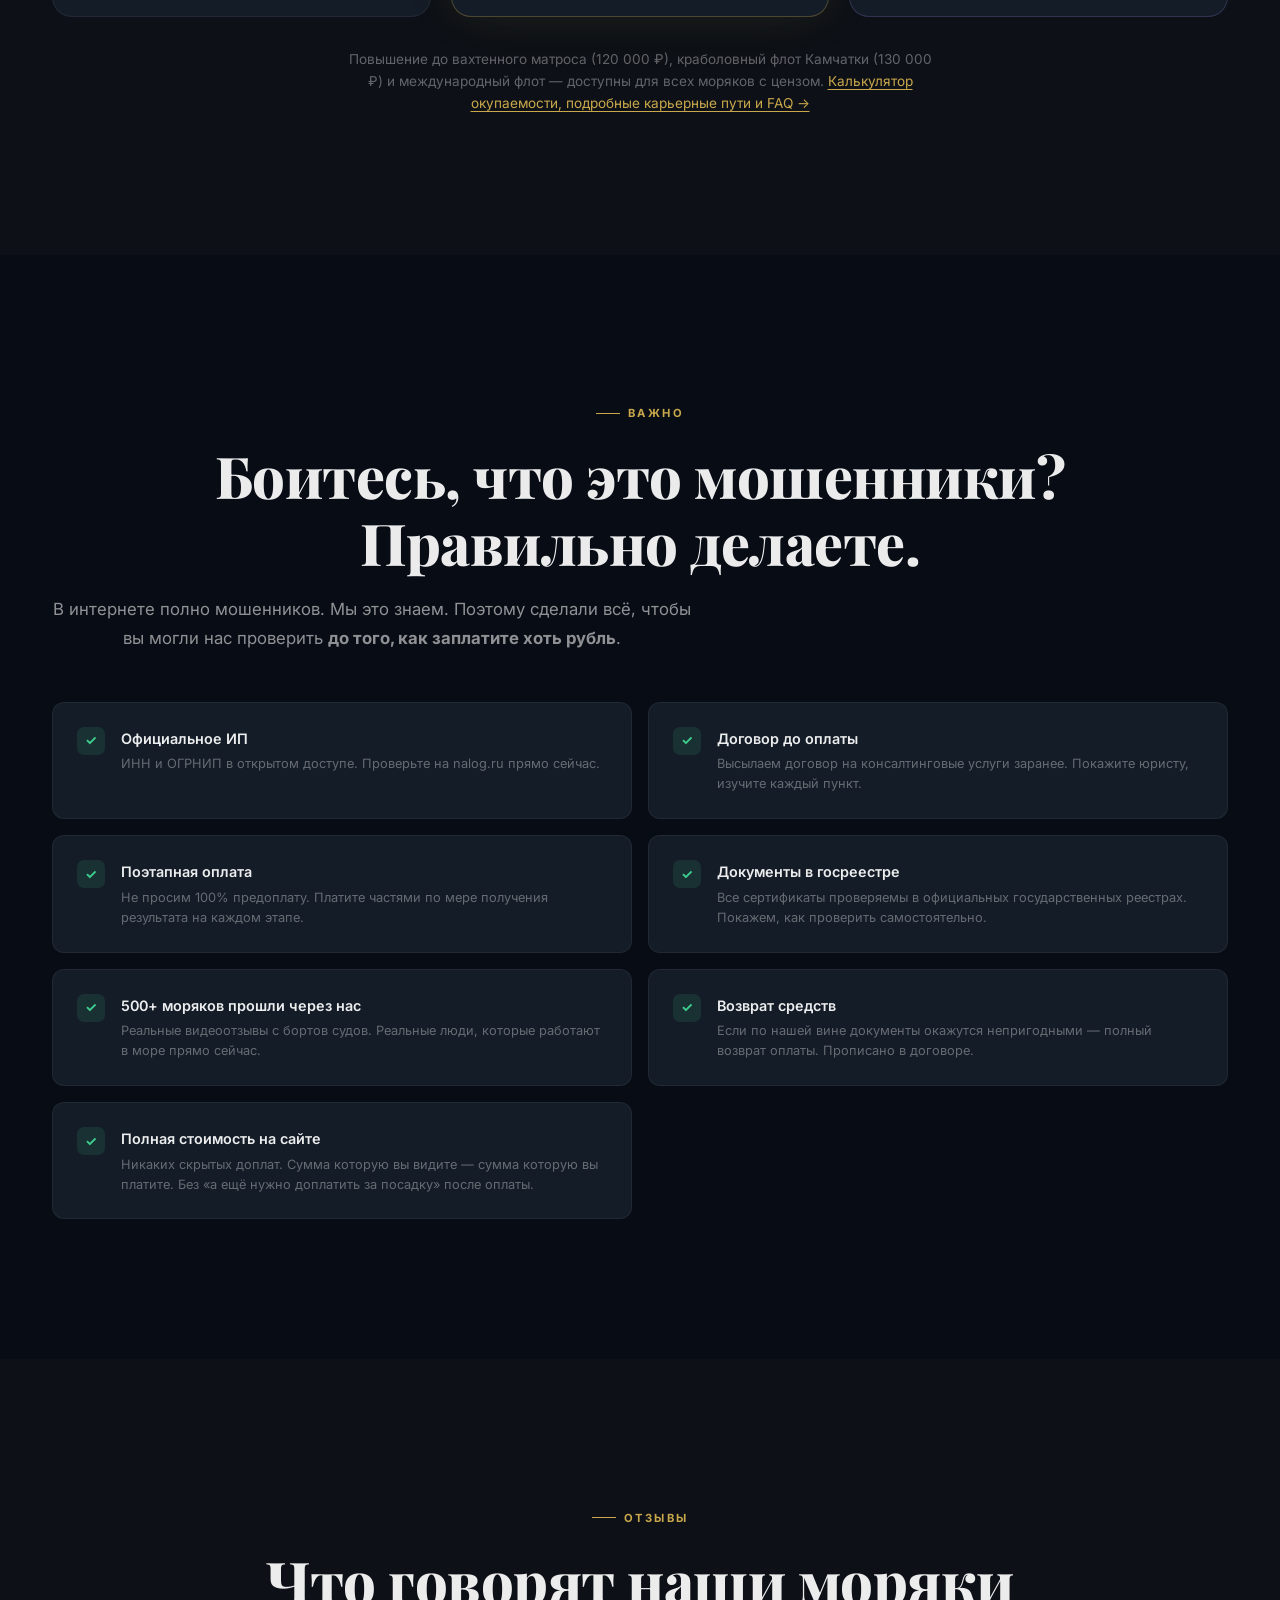
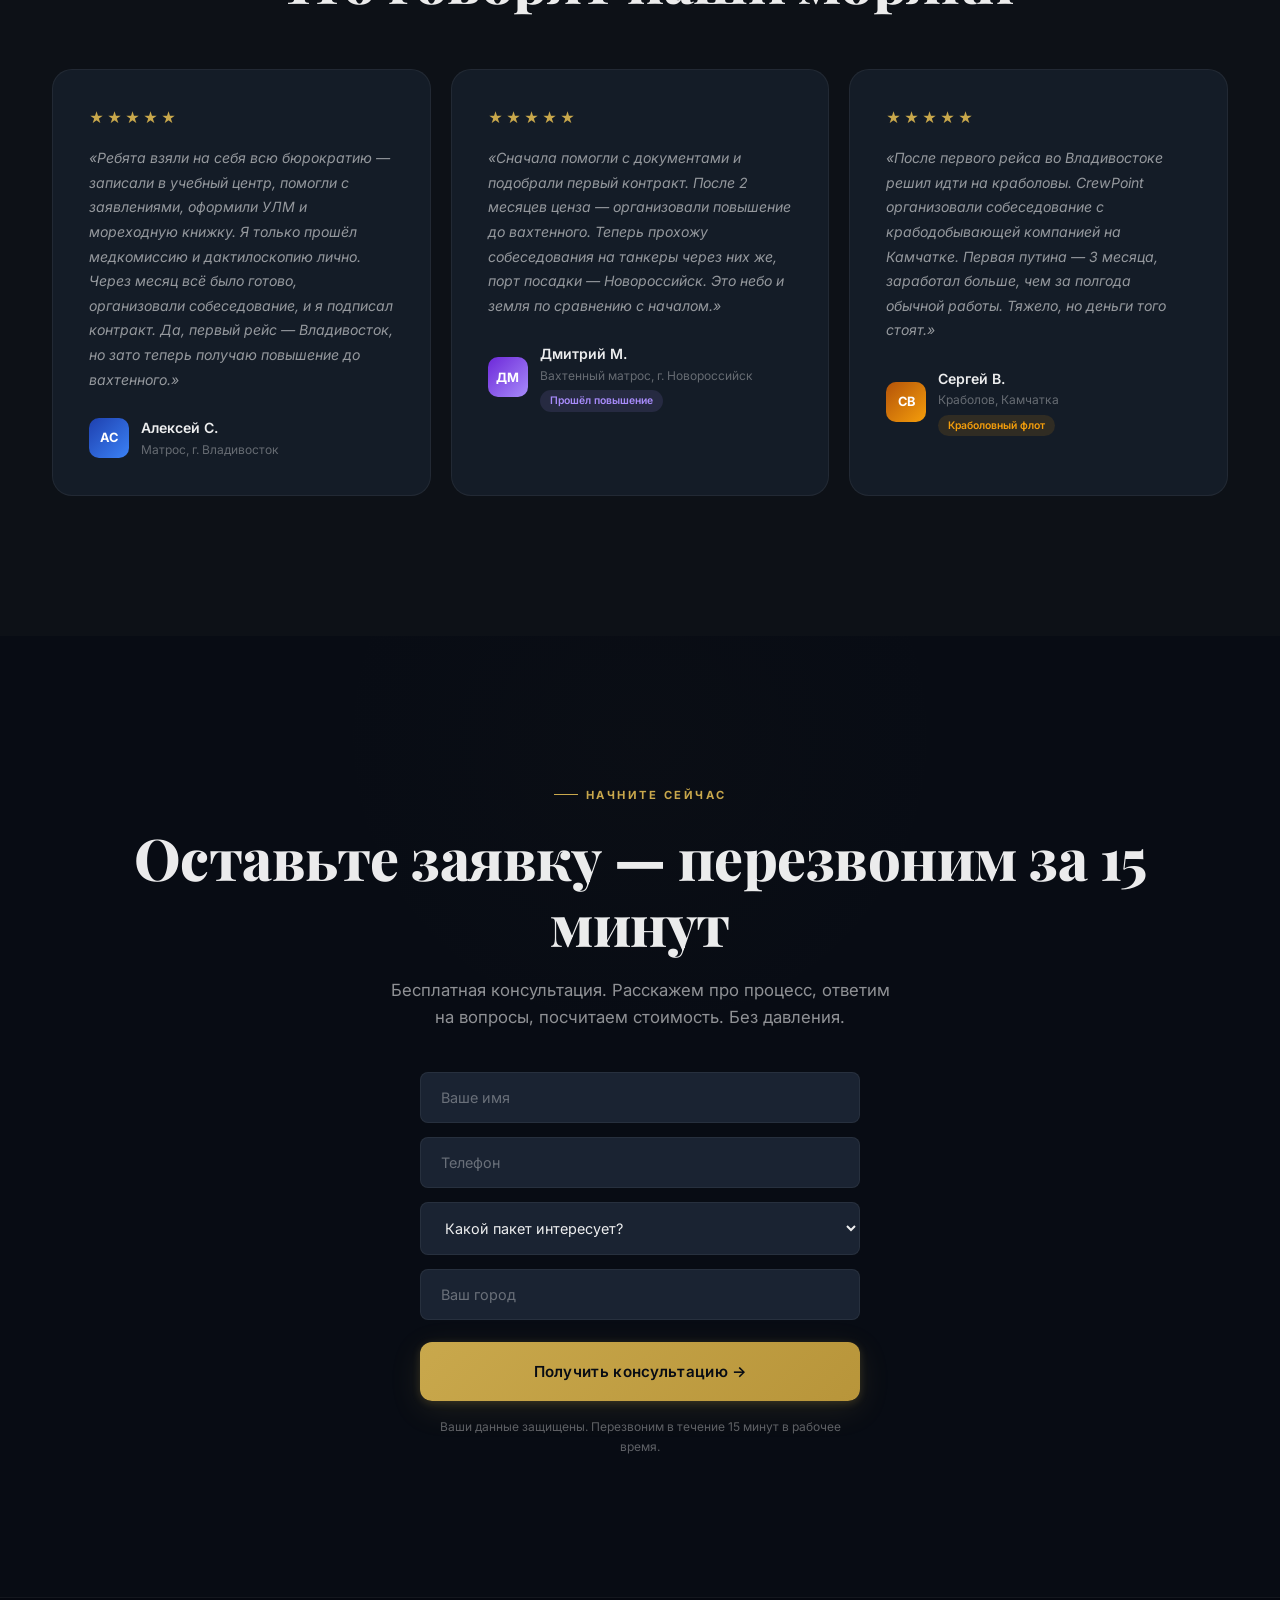
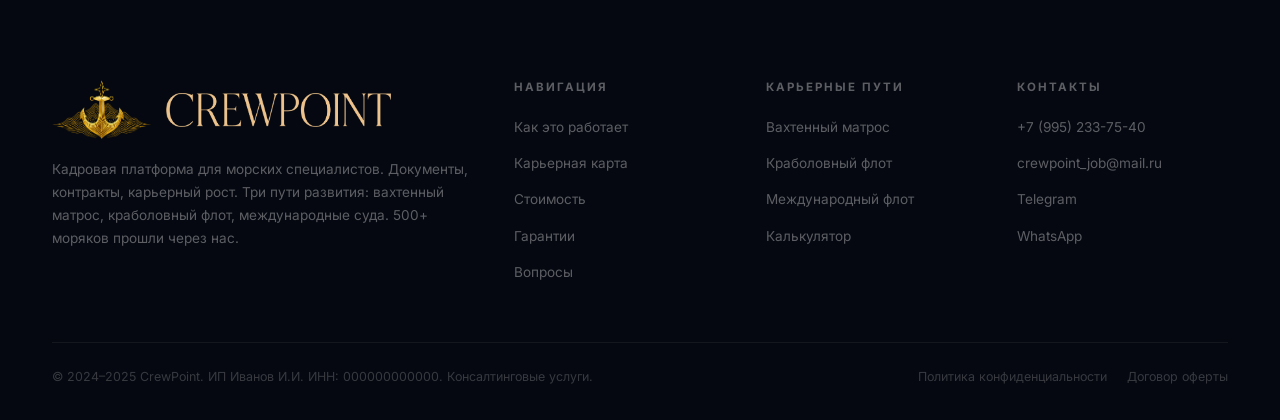
==== commit 1039f0b2: "Add files via upload" ====
--- a/index.html
+++ b/index.html
@@ -11,756 +11,44 @@
     <link rel="preconnect" href="https://fonts.googleapis.com">
     <link rel="preconnect" href="https://fonts.gstatic.com" crossorigin>
     <link href="https://fonts.googleapis.com/css2?family=Inter:wght@400;500;600;700&family=Playfair+Display:wght@800&family=JetBrains+Mono:wght@700&display=swap" rel="stylesheet">
-    <style>
-/* ═══════════════════════════════════
-   RESET & CUSTOM PROPERTIES
-   ═══════════════════════════════════ */
-*,*::before,*::after{margin:0;padding:0;box-sizing:border-box}
-:root{
-    --bg-deepest:#050810;--bg-dark:#080C14;--bg-navy:#0D1117;--bg-panel:#111820;
-    --bg-card:#141C27;--bg-card-hover:#182231;--bg-elevated:#1A2332;
-    --border-subtle:rgba(255,255,255,0.06);--border-light:rgba(255,255,255,0.1);
-    --border-gold:rgba(201,168,76,0.3);
-    --gold:#C9A84C;--gold-light:#E8D5A3;--gold-muted:rgba(201,168,76,0.15);
-    --green:#3ECF8E;--green-muted:rgba(62,207,142,0.12);
-    --red:#E5534B;--red-muted:rgba(229,83,75,0.1);
-    --purple:#A78BFA;--purple-muted:rgba(167,139,250,0.12);
-    --blue:#58A6FF;--blue-muted:rgba(88,166,255,0.1);
-    --orange:#F59E0B;--orange-muted:rgba(245,158,11,0.12);
-    --cyan:#22D3EE;--cyan-muted:rgba(34,211,238,0.1);
-    --text-primary:rgba(255,255,255,0.92);--text-secondary:rgba(255,255,255,0.55);
-    --text-muted:rgba(255,255,255,0.35);--text-faint:rgba(255,255,255,0.2);
-    --white:#fff;
-    --font-sans:'Inter',-apple-system,BlinkMacSystemFont,sans-serif;
-    --font-serif:'Playfair Display',Georgia,serif;
-    --font-mono:'JetBrains Mono',monospace;
-    --radius:8px;--radius-md:12px;--radius-lg:20px;--radius-xl:28px;
-    --ease:cubic-bezier(0.4,0,0.2,1);--ease-out:cubic-bezier(0,0,0.2,1);
-    --shadow-card:0 1px 2px rgba(0,0,0,0.3),0 4px 16px rgba(0,0,0,0.2);
-    --shadow-elevated:0 2px 4px rgba(0,0,0,0.3),0 8px 32px rgba(0,0,0,0.3),0 24px 60px rgba(0,0,0,0.15);
-    --shadow-glow-gold:0 0 40px rgba(201,168,76,0.08),0 0 80px rgba(201,168,76,0.04);
-}
-
-/* ═══════════════════════════════════
-   BASE & TYPOGRAPHY
-   ═══════════════════════════════════ */
-html{scroll-behavior:smooth;font-size:16px;-webkit-font-smoothing:antialiased}
-body{font-family:var(--font-sans);color:var(--text-secondary);background:var(--bg-dark);line-height:1.65;overflow-x:hidden}
-.container{max-width:1240px;margin:0 auto;padding:0 32px}
-.section{padding:140px 0}
-.label{display:inline-flex;align-items:center;gap:8px;font-size:.7rem;font-weight:700;letter-spacing:2.5px;text-transform:uppercase;color:var(--gold);margin-bottom:20px}
-.label::before{content:'';width:24px;height:1px;background:var(--gold)}
-.title{font-family:var(--font-serif);font-size:clamp(2.2rem,4.5vw,3.6rem);font-weight:800;color:var(--text-primary);line-height:1.15;margin-bottom:20px;letter-spacing:-.5px}
-.title .accent{color:var(--gold)}
-.subtitle{font-size:1.05rem;color:var(--text-secondary);max-width:560px;line-height:1.75;margin-left:auto;margin-right:auto}
-
-/* ═══════════════════════════════════
-   UTILITY CLASSES
-   ═══════════════════════════════════ */
-.text-center{text-align:center}
-.bg-dark{background:var(--bg-dark)}.bg-navy{background:var(--bg-navy)}
-.bg-deepest{background:var(--bg-deepest)}.bg-panel{background:var(--bg-panel)}
-.section--sm{padding:80px 0}
-.title--sm{font-size:clamp(1.6rem,3vw,2.2rem)}
-.text-green{color:var(--green)}.text-blue{color:var(--blue)}.text-gold{color:var(--gold)}
-.text-orange{color:var(--orange)}.text-cyan{color:var(--cyan)}.text-red{color:var(--red)}
-.faded{opacity:.4}
-
-/* ═══════════════════════════════════
-   BUTTONS
-   ═══════════════════════════════════ */
-.btn{display:inline-flex;align-items:center;justify-content:center;gap:10px;padding:17px 36px;border-radius:var(--radius);font-family:var(--font-sans);font-size:.9rem;font-weight:600;border:none;cursor:pointer;transition:all .45s var(--ease);text-decoration:none;white-space:nowrap;letter-spacing:.3px;position:relative;overflow:hidden}
-.btn::after{content:'';position:absolute;inset:0;background:linear-gradient(135deg,rgba(255,255,255,0.08),transparent);opacity:0;transition:opacity .45s var(--ease)}
-.btn:hover::after{opacity:1}
-.btn--gold{background:linear-gradient(135deg,#C9A84C,#B8953A);color:var(--bg-dark);box-shadow:0 2px 8px rgba(201,168,76,0.2),0 8px 32px rgba(201,168,76,0.12)}
-.btn--gold:hover{box-shadow:0 4px 16px rgba(201,168,76,0.3),0 16px 48px rgba(201,168,76,0.15);transform:translateY(-1px)}
-.btn--outline{background:transparent;color:var(--text-primary);border:1px solid var(--border-light)}
-.btn--outline:hover{border-color:var(--gold);color:var(--gold)}
-.btn--purple{background:linear-gradient(135deg,#7C3AED,#6D28D9);color:var(--white);box-shadow:0 2px 8px rgba(124,58,237,0.2)}
-.btn--purple:hover{box-shadow:0 4px 16px rgba(124,58,237,0.3);transform:translateY(-1px)}
-.btn--orange{background:linear-gradient(135deg,var(--orange),#D97706);color:var(--bg-dark);box-shadow:0 2px 8px rgba(245,158,11,0.2)}
-.btn--orange:hover{box-shadow:0 4px 16px rgba(245,158,11,0.3);transform:translateY(-1px)}
-.btn--cyan{background:linear-gradient(135deg,var(--cyan),#06B6D4);color:var(--bg-dark);box-shadow:0 2px 8px rgba(34,211,238,0.2)}
-.btn--cyan:hover{box-shadow:0 4px 16px rgba(34,211,238,0.3);transform:translateY(-1px)}
-.btn--primary{background:linear-gradient(135deg,var(--blue),#3B82F6);color:var(--white);box-shadow:0 2px 8px rgba(88,166,255,0.15)}
-.btn--primary:hover{box-shadow:0 4px 16px rgba(88,166,255,0.25);transform:translateY(-1px)}
-.btn--lg{padding:20px 44px;font-size:.95rem;border-radius:var(--radius-md)}
-.btn--sm{padding:12px 24px;font-size:.85rem}
-.btn--full{width:100%}
-
-/* ═══════════════════════════════════
-   SHARED COMPONENTS
-   ═══════════════════════════════════ */
-.photo{width:100%;height:100%;object-fit:cover;display:block;background:var(--bg-elevated)}
-.photo-frame{overflow:hidden;border-radius:var(--radius-md);background:var(--bg-elevated);position:relative}
-.photo-frame::after{content:'';position:absolute;inset:0;border:1px solid var(--border-subtle);border-radius:inherit;pointer-events:none}
-.reveal{opacity:0;transform:translateY(40px);transition:opacity 1.2s var(--ease-out),transform 1.2s var(--ease-out)}
-.reveal.visible{opacity:1;transform:translateY(0)}
-.reveal-d1{transition-delay:.1s}.reveal-d2{transition-delay:.2s}
-.reveal-d3{transition-delay:.3s}.reveal-d5{transition-delay:.5s}
-@keyframes pulse-dot{0%,100%{opacity:1}50%{opacity:.4}}
-
-/* ═══════════════════════════════════
-   HEADER
-   ═══════════════════════════════════ */
-.header{position:fixed;top:0;left:0;right:0;z-index:1000;padding:14px 0;transition:all .5s var(--ease);will-change:padding,background}
-.header.scrolled{padding:14px 0;background:rgba(8,12,20,0.85);backdrop-filter:blur(24px) saturate(180%);border-bottom:1px solid var(--border-subtle)}
-.header .container{display:flex;align-items:center;justify-content:space-between}
-.logo{display:flex;align-items:center;gap:14px;text-decoration:none;color:var(--text-primary)}
-.logo-icon{width:100px;height:64px;object-fit:contain;transition:all .4s var(--ease)}
-.logo:hover .logo-icon{filter:drop-shadow(0 0 12px rgba(201,168,76,0.4));transform:scale(1.05)}
-.logo-name{height:34px;width:auto;object-fit:contain;transition:opacity .3s var(--ease)}
-.nav{display:flex;align-items:center;gap:36px}
-.nav a{color:var(--text-muted);text-decoration:none;font-size:.82rem;font-weight:500;letter-spacing:.3px;transition:color .3s var(--ease)}
-.nav a:hover{color:var(--text-primary)}
-.nav .btn{padding:10px 24px}
-.burger{display:none;background:none;border:none;cursor:pointer;padding:6px;flex-direction:column;gap:5px}
-.burger span{width:20px;height:1.5px;background:var(--text-primary);border-radius:2px}
-.mobile-menu{display:none;position:fixed;inset:0;background:rgba(5,8,16,0.97);backdrop-filter:blur(32px);z-index:999;flex-direction:column;align-items:center;justify-content:center;gap:28px}
-.mobile-menu.active{display:flex}
-.mobile-menu a{color:var(--text-primary);text-decoration:none;font-size:1.1rem;font-weight:500}
-.mobile-close{position:absolute;top:24px;right:24px;background:none;border:none;color:var(--text-primary);font-size:1.5rem;cursor:pointer}
-
-/* ═══════════════════════════════════
-   HERO
-   ═══════════════════════════════════ */
-.hero{position:relative;min-height:100vh;display:flex;align-items:center;overflow:hidden;padding:140px 0 100px}
-.hero-video{position:absolute;inset:0;z-index:0}
-.hero-video video,.video-fallback{width:100%;height:100%;object-fit:cover}
-.video-fallback{background:linear-gradient(160deg,#050810 0%,#0a1628 30%,#0d1f3c 60%,#081020 100%)}
-.hero-overlay{position:absolute;inset:0;z-index:1;background:linear-gradient(180deg,rgba(5,8,16,0.75) 0%,rgba(8,12,20,0.6) 40%,rgba(8,12,20,0.8) 70%,var(--bg-dark) 100%)}
-.hero-grain{position:absolute;inset:0;z-index:2;opacity:.03;background-image:url("data:image/svg+xml,%3Csvg viewBox='0 0 256 256' xmlns='http://www.w3.org/2000/svg'%3E%3Cfilter id='n'%3E%3CfeTurbulence type='fractalNoise' baseFrequency='0.9' numOctaves='4' stitchTiles='stitch'/%3E%3C/filter%3E%3Crect width='100%25' height='100%25' filter='url(%23n)'/%3E%3C/svg%3E");pointer-events:none}
-.hero .container{position:relative;z-index:3}
-.hero-grid{display:grid;grid-template-columns:1fr 1fr;gap:80px;align-items:center}
-.hero-badge{display:inline-flex;align-items:center;gap:10px;padding:8px 18px 8px 14px;border-radius:100px;border:1px solid rgba(62,207,142,0.2);background:rgba(62,207,142,0.06);color:var(--green);font-size:.78rem;font-weight:600;margin-bottom:32px}
-.hero-badge .dot{width:6px;height:6px;background:var(--green);border-radius:50%;animation:pulse-dot 2s ease infinite}
-.hero h1{font-family:var(--font-serif);font-size:clamp(2.8rem,5.5vw,4.2rem);font-weight:800;color:var(--text-primary);line-height:1.1;margin-bottom:24px;letter-spacing:-1.5px}
-.hero h1 .accent{background:linear-gradient(135deg,var(--gold),var(--gold-light));-webkit-background-clip:text;-webkit-text-fill-color:transparent;background-clip:text}
-.hero-text{font-size:1.05rem;color:var(--text-secondary);margin-bottom:40px;line-height:1.8;max-width:500px}
-.hero-buttons{display:flex;gap:16px;margin-bottom:56px;flex-wrap:wrap}
-.hero-stats{display:flex;gap:48px}
-.hero-stat{position:relative;padding-left:20px}
-.hero-stat::before{content:'';position:absolute;left:0;top:4px;bottom:4px;width:1px;background:var(--border-light)}
-.hero-stat:first-child{padding-left:0}
-.hero-stat:first-child::before{display:none}
-.stat-value{font-family:var(--font-mono);font-size:1.6rem;font-weight:700;color:var(--text-primary);display:block}
-.stat-label{font-size:.75rem;color:var(--text-muted);margin-top:4px}
-.hero-card{background:rgba(255,255,255,0.03);border:1px solid var(--border-subtle);border-radius:var(--radius-xl);padding:40px 36px;backdrop-filter:blur(20px);position:relative}
-.hero-card::before{content:'';position:absolute;top:0;left:32px;right:32px;height:1px;background:linear-gradient(90deg,transparent,var(--gold-muted),transparent)}
-.hero-card-title{color:var(--text-primary);font-size:.95rem;font-weight:600;margin-bottom:28px;display:flex;align-items:center;gap:12px}
-.h-step{display:flex;align-items:flex-start;gap:16px;padding:14px 0}
-.h-step+.h-step{border-top:1px solid var(--border-subtle)}
-.h-step-num{width:32px;height:32px;min-width:32px;border-radius:8px;display:flex;align-items:center;justify-content:center;font-size:.75rem;font-weight:700;color:var(--white);background:var(--bg-elevated);border:1px solid var(--border-light)}
-.h-step-num--gold{border-color:var(--border-gold);color:var(--gold)}
-.h-step-num--purple{border-color:rgba(167,139,250,0.3);color:var(--purple)}
-.h-step h4{font-size:.85rem;font-weight:600;color:var(--text-primary);margin-bottom:2px}
-.h-step p{font-size:.78rem;color:var(--text-muted);line-height:1.5}
-
-/* ═══════════════════════════════════
-   PROBLEMS
-   ═══════════════════════════════════ */
-.problems-grid{display:grid;grid-template-columns:repeat(2,1fr);gap:20px;margin-top:56px}
-.problem-card{background:var(--bg-card);border:1px solid var(--border-subtle);border-radius:var(--radius-lg);padding:36px;transition:all .5s var(--ease);position:relative;overflow:hidden}
-.problem-card::before{content:'';position:absolute;top:0;left:0;right:0;height:1px;background:linear-gradient(90deg,transparent,var(--red-muted),transparent);opacity:0;transition:opacity .5s var(--ease)}
-.problem-card:hover{border-color:rgba(229,83,75,0.15);background:var(--bg-card-hover)}
-.problem-card:hover::before{opacity:1}
-.problem-img{width:100%;height:200px;border-radius:var(--radius-md);margin-bottom:20px;overflow:hidden}
-.problem-card h3{font-size:1.05rem;font-weight:700;color:var(--text-primary);margin-bottom:10px}
-.problem-card p{font-size:.9rem;color:var(--text-secondary);line-height:1.7}
-
-/* ═══════════════════════════════════
-   STEPS
-   ═══════════════════════════════════ */
-.steps-grid{display:grid;grid-template-columns:repeat(4,1fr);gap:0;margin-top:56px}
-.step{text-align:center;padding:0 24px;position:relative}
-.step::after{content:'';position:absolute;top:28px;left:calc(50% + 32px);width:calc(100% - 64px);height:1px;background:linear-gradient(90deg,var(--border-light),var(--border-subtle))}
-.step:last-child::after{display:none}
-.step-num{width:56px;height:56px;margin:0 auto 24px;border:1.5px solid var(--border-light);border-radius:16px;display:flex;align-items:center;justify-content:center;font-family:var(--font-mono);font-size:1rem;font-weight:700;color:var(--text-primary);background:var(--bg-card);transition:all .4s var(--ease);position:relative;z-index:1}
-.step:hover .step-num{border-color:var(--gold);color:var(--gold);box-shadow:var(--shadow-glow-gold)}
-.step:last-child .step-num{border-color:var(--border-gold);color:var(--gold)}
-.step h3{font-size:.95rem;font-weight:700;color:var(--text-primary);margin-bottom:8px}
-.step p{font-size:.85rem;color:var(--text-secondary);line-height:1.65}
-.step-time{display:inline-block;margin-top:16px;padding:5px 14px;border:1px solid var(--border-subtle);border-radius:100px;font-size:.72rem;font-weight:600;color:var(--text-muted);letter-spacing:.5px}
-
-/* ═══════════════════════════════════
-   COHORT & SEASON (FOMO)
-   ═══════════════════════════════════ */
-.cohort-banner{margin-top:56px;display:grid;grid-template-columns:1fr 1fr;gap:16px}
-.cohort-card{background:var(--bg-card);border:1px solid var(--border-subtle);border-radius:var(--radius-lg);padding:28px 32px;position:relative;overflow:hidden;transition:all .4s var(--ease)}
-.cohort-card:hover{border-color:var(--border-light)}
-.cohort-card--hot{border-color:rgba(245,158,11,0.2)}
-.cohort-card--hot::before{content:'';position:absolute;top:0;left:0;right:0;height:2px;background:linear-gradient(90deg,var(--orange),var(--gold))}
-.cohort-label{font-size:.68rem;font-weight:700;letter-spacing:1.5px;text-transform:uppercase;margin-bottom:8px}
-.cohort-label--hot{color:var(--orange)}.cohort-label--open{color:var(--green)}
-.cohort-title{font-size:1.05rem;font-weight:700;color:var(--text-primary);margin-bottom:12px}
-.cohort-bar{height:6px;background:rgba(255,255,255,0.06);border-radius:100px;overflow:hidden;margin-bottom:8px}
-.cohort-fill{height:100%;border-radius:100px;transition:width 1.5s var(--ease)}
-.cohort-fill--hot{background:linear-gradient(90deg,var(--orange),var(--red))}
-.cohort-fill--open{background:linear-gradient(90deg,var(--green),var(--blue))}
-.cohort-phase{display:inline-flex;align-items:center;gap:6px;font-size:.82rem;color:var(--text-secondary);margin-top:8px}
-.cohort-phase-dot{width:6px;height:6px;border-radius:50%;animation:pulse-dot 2s ease infinite}
-.cohort-phase-dot--green{background:var(--green)}
-.cohort-phase-dot--orange{background:var(--orange)}
-.cohort-phase-dot--blue{background:var(--blue)}
-
-.season-box{margin-top:24px;background:var(--bg-card);border:1px solid rgba(245,158,11,0.15);border-radius:var(--radius-lg);padding:28px 32px;text-align:center;position:relative;overflow:hidden}
-.season-box::before{content:'';position:absolute;top:0;left:0;right:0;height:2px;background:linear-gradient(90deg,var(--orange),var(--gold))}
-.season-icon{font-size:1.5rem;margin-bottom:8px;display:block}
-.season-title{font-size:.95rem;font-weight:700;color:var(--orange);margin-bottom:4px}
-.season-subtitle{font-size:.82rem;color:var(--text-muted);margin-bottom:16px}
-.season-countdown{display:flex;justify-content:center;gap:16px;margin-bottom:16px}
-.season-unit{text-align:center}
-.season-num{font-family:var(--font-mono);font-size:1.6rem;font-weight:700;color:var(--text-primary);display:block;width:48px;height:48px;line-height:48px;background:var(--bg-elevated);border:1px solid var(--border-subtle);border-radius:var(--radius)}
-.season-lbl{font-size:.6rem;color:var(--text-muted);margin-top:4px;letter-spacing:1px;text-transform:uppercase}
-.season-tip{margin-top:12px;padding:12px 16px;background:rgba(245,158,11,0.06);border:1px solid rgba(245,158,11,0.12);border-radius:var(--radius);font-size:.82rem;color:var(--text-secondary);line-height:1.6}
-.season-tip strong{color:var(--orange);font-family:var(--font-mono)}
-
-/* ═══════════════════════════════════
-   COMPARISON TABLE
-   ═══════════════════════════════════ */
-.comp-table{margin-top:56px;border:1px solid var(--border-subtle);border-radius:var(--radius-lg);overflow:hidden}
-.comp-row{display:grid;grid-template-columns:1.5fr 1fr 1fr;border-bottom:1px solid var(--border-subtle)}
-.comp-row:last-child{border-bottom:none}
-.comp-row--head{background:var(--bg-elevated)}
-.comp-row--head .comp-cell{font-size:.75rem;font-weight:700;letter-spacing:1.5px;text-transform:uppercase;color:var(--text-muted)}
-.comp-row--head .comp-cell:last-child{color:var(--gold)}
-.comp-cell{padding:16px 24px;font-size:.88rem;display:flex;align-items:center;gap:8px;color:var(--text-secondary)}
-.comp-cell:last-child{background:rgba(201,168,76,0.03);color:var(--gold-light);font-weight:500}
-.comp-cell strong{color:var(--text-primary);font-weight:600}
-.icon-yes{color:var(--green);font-weight:bold}
-.icon-no{color:var(--red);font-weight:bold}
-
-/* ═══════════════════════════════════
-   CAREER MAP
-   ═══════════════════════════════════ */
-.career-map{margin-top:56px}
-.career-start{background:var(--bg-card);border:1px solid rgba(88,166,255,0.2);border-radius:var(--radius-lg);padding:36px;text-align:center;max-width:700px;margin:0 auto 48px}
-.career-start h3{font-size:1.2rem;font-weight:700;color:var(--text-primary);margin-bottom:8px}
-.career-start p{font-size:.9rem;color:var(--text-secondary)}
-.career-start .stage-stats{display:flex;justify-content:center;gap:32px;margin-top:20px}
-.career-start .s-stat{text-align:center}
-.career-start .s-val{font-family:var(--font-mono);font-size:1.1rem;font-weight:700;display:block}
-.career-start .s-lbl{font-size:.7rem;color:var(--text-muted)}
-.career-arrow-center{text-align:center;padding:16px 0;color:var(--text-faint);font-size:.8rem}
-.career-arrow-center span{display:block;font-size:1.5rem;margin-bottom:4px}
-.career-branches{display:grid;grid-template-columns:repeat(3,1fr);gap:20px;margin-top:16px}
-.branch{background:var(--bg-card);border:1px solid var(--border-subtle);border-radius:var(--radius-lg);padding:32px;transition:all .5s var(--ease);position:relative;overflow:hidden}
-.branch:hover{transform:translateY(-4px);box-shadow:var(--shadow-elevated)}
-.branch--comfort{border-top:2px solid var(--blue)}
-.branch--comfort:hover{border-color:var(--blue);background:rgba(88,166,255,0.03)}
-.branch--capital{border-top:2px solid var(--orange)}
-.branch--capital:hover{border-color:var(--orange);background:rgba(245,158,11,0.03)}
-.branch--global{border-top:2px solid var(--cyan)}
-.branch--global:hover{border-color:var(--cyan);background:rgba(34,211,238,0.03)}
-.branch-badge{display:inline-flex;padding:4px 12px;border-radius:100px;font-size:.65rem;font-weight:700;letter-spacing:1px;text-transform:uppercase;margin-bottom:16px}
-.badge-blue{background:var(--blue-muted);color:var(--blue)}
-.badge-orange{background:var(--orange-muted);color:var(--orange)}
-.badge-cyan{background:var(--cyan-muted);color:var(--cyan)}
-.branch-img{width:100%;height:120px;border-radius:var(--radius);margin-bottom:16px;overflow:hidden}
-.branch h3{font-size:1.1rem;font-weight:700;color:var(--text-primary);margin-bottom:8px}
-.branch .b-desc{font-size:.85rem;color:var(--text-secondary);line-height:1.65;margin-bottom:16px}
-.branch-stats{display:grid;grid-template-columns:1fr 1fr;gap:8px;margin-bottom:16px}
-.b-stat{padding:10px;background:rgba(255,255,255,0.02);border:1px solid var(--border-subtle);border-radius:var(--radius);text-align:center}
-.b-stat .v{font-family:var(--font-mono);font-size:.95rem;font-weight:700;display:block}
-.b-stat .l{font-size:.65rem;color:var(--text-muted);margin-top:2px}
-.branch-features{list-style:none;margin-bottom:20px}
-.branch-features li{display:flex;align-items:flex-start;gap:8px;font-size:.82rem;color:var(--text-secondary);padding:4px 0}
-.ck{color:var(--green);font-weight:bold;font-size:.9rem;line-height:1.3}
-.branch-price{font-size:.85rem;color:var(--text-muted);margin-bottom:16px;padding-top:12px;border-top:1px solid var(--border-subtle)}
-.branch-price strong{color:var(--text-primary);font-family:var(--font-mono);font-size:1rem}
-
-/* ═══════════════════════════════════
-   PATH DETAIL SECTIONS
-   ═══════════════════════════════════ */
-.path-box{border:1px solid var(--border-subtle);border-radius:var(--radius-xl);overflow:hidden;margin-top:56px}
-.path-box--blue{border-color:rgba(88,166,255,0.12);background:rgba(88,166,255,0.02)}
-.path-box--orange{border-color:rgba(245,158,11,0.15);background:rgba(245,158,11,0.02)}
-.path-box--cyan{border-color:rgba(34,211,238,0.12);background:rgba(34,211,238,0.02)}
-.path-inner{display:grid;grid-template-columns:1.2fr 1fr}
-.path-content{padding:56px 48px}
-.path-content h3{font-family:var(--font-serif);font-size:1.7rem;font-weight:800;color:var(--text-primary);margin-bottom:16px;letter-spacing:-.5px}
-.path-content .p-desc{font-size:1rem;color:var(--text-secondary);line-height:1.75;margin-bottom:28px}
-.path-benefits{list-style:none}
-.path-benefits li{display:flex;align-items:flex-start;gap:14px;padding:16px 0;font-size:.92rem;border-bottom:1px solid var(--border-subtle);color:var(--text-secondary);line-height:1.65}
-.path-benefits li:last-child{border-bottom:none}
-.bdot{width:8px;height:8px;min-width:8px;border-radius:50%;margin-top:7px}
-.bdot-green{background:var(--green)}.bdot-gold{background:var(--gold)}.bdot-blue{background:var(--blue)}
-.bdot-purple{background:var(--purple)}.bdot-orange{background:var(--orange)}.bdot-cyan{background:var(--cyan)}
-.path-sidebar{padding:56px 40px;background:rgba(0,0,0,0.15);border-left:1px solid var(--border-subtle)}
-.price-box{text-align:center;padding:32px;background:rgba(255,255,255,0.03);border:1px solid var(--border-subtle);border-radius:var(--radius-lg);margin-bottom:24px}
-.price-label{font-size:.78rem;color:var(--text-muted);letter-spacing:1px;text-transform:uppercase;margin-bottom:12px}
-.price-value{font-family:var(--font-mono);font-size:2.8rem;font-weight:700;color:var(--text-primary)}
-.price-value span{font-size:.85rem;color:var(--text-muted);font-weight:400}
-.price-value--sm{font-size:1.8rem}
-.price-note{font-size:.8rem;color:var(--text-muted);margin-top:8px}
-.roi-box{background:var(--green-muted);border:1px solid rgba(62,207,142,0.15);border-radius:var(--radius-md);padding:16px;margin-bottom:16px}
-.roi-box p{font-size:.82rem;color:var(--green);line-height:1.6}
-.roi-box strong{font-weight:700}
-.roi-box--cyan{background:var(--cyan-muted);border-color:rgba(34,211,238,0.15)}
-.roi-box--cyan p{color:var(--cyan)}
-.inst-box{background:var(--gold-muted);border:1px solid var(--border-gold);border-radius:var(--radius-md);padding:16px;margin-bottom:24px}
-.inst-box p{font-size:.82rem;color:var(--gold-light);line-height:1.5}
-.inst-box strong{color:var(--gold);font-weight:700}
-.inst-box--cyan{background:var(--cyan-muted);border-color:rgba(34,211,238,0.2)}
-.inst-box--cyan p{color:rgba(34,211,238,0.85)}
-.inst-box--cyan strong{color:var(--cyan)}
-.geo-title{font-size:.72rem;font-weight:700;letter-spacing:2px;text-transform:uppercase;color:var(--gold);margin:32px 0 16px}
-.geo-title--cyan{color:var(--cyan)}
-.geo-grid{display:grid;grid-template-columns:1fr 1fr;gap:12px}
-.geo-card{background:rgba(255,255,255,0.02);border:1px solid var(--border-subtle);border-radius:var(--radius-md);padding:20px;text-align:center;transition:all .4s var(--ease)}
-.geo-card:hover{border-color:var(--border-gold);background:var(--gold-muted)}
-.geo-card--standalone{padding:24px;margin-top:32px}
-.geo-card-img{width:100%;height:50px;border-radius:var(--radius);margin-bottom:8px;overflow:hidden}
-.geo-card-img--tall{height:80px}
-.geo-card h4{font-size:.88rem;font-weight:600;color:var(--text-primary);margin-bottom:2px}
-.geo-card p{font-size:.75rem;color:var(--text-muted)}
-.geo-tag{display:inline-block;margin-top:6px;padding:2px 10px;background:var(--green-muted);color:var(--green);border-radius:100px;font-size:.65rem;font-weight:700}
-.geo-tag--orange{background:var(--orange-muted);color:var(--orange)}
-.geo-saving{margin-top:16px;padding:18px;background:var(--gold-muted);border:1px solid var(--border-gold);border-radius:var(--radius-md)}
-.geo-saving h4{font-size:.9rem;font-weight:700;color:var(--gold);margin-bottom:4px}
-.geo-saving p{font-size:.82rem;color:var(--text-secondary);line-height:1.6}
-.geo-saving--orange{background:var(--orange-muted);border-color:rgba(245,158,11,0.3)}
-.geo-saving--orange h4{color:var(--orange)}
-.geo-saving--cyan{background:var(--cyan-muted);border-color:rgba(34,211,238,0.2)}
-.geo-saving--cyan h4{color:var(--cyan)}
-.geo-saving--top{margin-top:24px}
-.flag-grid{display:grid;grid-template-columns:repeat(4,1fr);gap:12px;margin-top:20px}
-.flag-card{background:rgba(255,255,255,0.02);border:1px solid var(--border-subtle);border-radius:var(--radius-md);padding:20px;text-align:center;transition:all .4s var(--ease)}
-.flag-card:hover{border-color:rgba(34,211,238,0.3);background:var(--cyan-muted)}
-.flag-emoji{font-size:2rem;margin-bottom:8px;display:block}
-.flag-card h4{font-size:.85rem;font-weight:600;color:var(--text-primary);margin-bottom:2px}
-.flag-card p{font-size:.7rem;color:var(--text-muted);line-height:1.4}
-
-/* ═══════════════════════════════════
-   TRANSPARENCY
-   ═══════════════════════════════════ */
-.transparency-wrap{max-width:720px;margin:0 auto}
-.transparency-desc{font-size:.95rem;color:var(--text-secondary);line-height:1.8;margin-top:20px}
-.transparency-desc--bold{color:var(--text-primary);font-weight:600;margin-top:16px}
-.transparency-compare{max-width:800px;margin:40px auto 0}
-.transparency-grid{display:grid;grid-template-columns:repeat(2,1fr);gap:20px}
-.t-card{border-radius:var(--radius-lg);padding:32px}
-.t-card--bad{background:rgba(229,83,75,0.05);border:1px solid rgba(229,83,75,0.15)}
-.t-card--good{background:rgba(62,207,142,0.05);border:1px solid rgba(62,207,142,0.15)}
-.t-heading{font-size:.72rem;font-weight:700;letter-spacing:2px;text-transform:uppercase;margin-bottom:16px}
-.t-rows{display:flex;flex-direction:column;gap:12px}
-.t-row{display:flex;justify-content:space-between;align-items:center}
-.t-row--line{padding-bottom:12px}
-.t-row--line-bad{border-bottom:1px solid rgba(229,83,75,0.1)}
-.t-row--line-good{border-bottom:1px solid rgba(62,207,142,0.1)}
-.t-text{font-size:.88rem;color:var(--text-secondary)}
-.t-value{font-size:.88rem;color:var(--text-primary);font-weight:600}
-.t-total{font-size:.95rem;color:var(--text-primary);font-weight:700}
-.t-total-mono{font-family:var(--font-mono);font-size:1.1rem;font-weight:700}
-.transparency-advice{margin-top:24px;padding:20px 24px;background:var(--bg-card);border:1px solid var(--border-subtle);border-radius:var(--radius-md);text-align:center}
-.transparency-advice p{font-size:.88rem;color:var(--text-secondary);line-height:1.7}
-
-/* ═══════════════════════════════════
-   PRICING
-   ═══════════════════════════════════ */
-.pricing-tabs{display:flex;justify-content:center;gap:4px;margin-bottom:48px;background:var(--bg-elevated);border-radius:var(--radius-md);padding:4px;max-width:400px;margin-left:auto;margin-right:auto}
-.pricing-tab{flex:1;padding:14px 24px;border:none;background:transparent;border-radius:var(--radius);font-family:var(--font-sans);font-size:.88rem;font-weight:600;color:var(--text-muted);cursor:pointer;transition:all .35s var(--ease);text-align:center}
-.pricing-tab:hover{color:var(--text-primary)}
-.pricing-tab.active{background:var(--gold);color:var(--bg-dark);box-shadow:0 2px 8px rgba(201,168,76,0.25)}
-.pricing-panel{display:none}
-.pricing-panel.active{display:grid;grid-template-columns:repeat(3,1fr);gap:20px;margin-top:56px}
-.p-card{background:var(--bg-card);border:1px solid var(--border-subtle);border-radius:var(--radius-lg);padding:40px 32px;position:relative;transition:all .5s var(--ease)}
-.p-card:hover{border-color:var(--border-light);transform:translateY(-4px);box-shadow:var(--shadow-elevated)}
-.p-card--popular{border-color:var(--border-gold);box-shadow:var(--shadow-glow-gold)}
-.p-card--premium{border-color:rgba(167,139,250,0.2)}
-.card-badge{position:absolute;top:-12px;left:50%;transform:translateX(-50%);padding:5px 18px;border-radius:100px;font-size:.68rem;font-weight:700;letter-spacing:1px;text-transform:uppercase;white-space:nowrap}
-.card-badge--gold{background:var(--gold);color:var(--bg-dark)}
-.card-badge--purple{background:var(--purple);color:var(--white)}
-.p-card h3{font-size:1.1rem;font-weight:700;color:var(--text-primary);margin-bottom:6px}
-.p-card .p-desc{font-size:.82rem;color:var(--text-muted);margin-bottom:24px;line-height:1.5}
-.p-amount{font-family:var(--font-mono);font-size:2.4rem;font-weight:700;color:var(--text-primary);margin-bottom:4px}
-.p-amount span{font-size:.85rem;color:var(--text-muted);font-weight:400}
-.p-note{font-size:.75rem;color:var(--text-muted);margin-bottom:24px}
-.p-features{list-style:none;margin-bottom:24px}
-.p-features li{display:flex;align-items:flex-start;gap:10px;padding:8px 0;font-size:.85rem;color:var(--text-secondary);border-bottom:1px solid var(--border-subtle)}
-.p-features li:last-child{border-bottom:none}
-.p-features .no{color:var(--text-faint);font-size:.95rem;line-height:1.3}
-.p-inst{background:var(--gold-muted);border:1px solid var(--border-gold);border-radius:var(--radius);padding:12px;margin-bottom:16px;text-align:center}
-.p-inst p{font-size:.78rem;color:var(--gold-light)}
-.p-inst strong{color:var(--gold)}
-.p-req{background:var(--purple-muted);border:1px solid rgba(167,139,250,0.2);border-radius:var(--radius);padding:12px;margin-bottom:16px;text-align:center}
-.p-req p{font-size:.78rem;color:var(--purple)}
-.pricing-note{text-align:center;margin-top:32px;font-size:.85rem;color:var(--text-muted);line-height:1.6;max-width:600px;margin-left:auto;margin-right:auto}
-
-/* ═══════════════════════════════════
-   CALCULATOR
-   ═══════════════════════════════════ */
-.chip-group{display:flex;flex-wrap:wrap;gap:8px}
-.chip{display:flex;flex-direction:column;align-items:center;gap:2px;padding:12px 18px;background:var(--bg-elevated);border:1px solid var(--border-subtle);border-radius:var(--radius-md);font-family:var(--font-sans);font-size:.85rem;font-weight:600;color:var(--text-secondary);cursor:pointer;transition:all .35s var(--ease);white-space:nowrap;position:relative;overflow:hidden}
-.chip::before{content:'';position:absolute;inset:0;background:linear-gradient(135deg,rgba(201,168,76,0.08),transparent);opacity:0;transition:opacity .35s var(--ease)}
-.chip:hover{border-color:var(--gold);color:var(--text-primary);background:rgba(201,168,76,0.04)}
-.chip:hover::before{opacity:1}
-.chip.active{border-color:var(--gold);color:var(--gold);background:rgba(201,168,76,0.08);box-shadow:0 0 20px rgba(201,168,76,0.08),inset 0 0 20px rgba(201,168,76,0.03)}
-.chip.active::before{opacity:1}
-.chip-sub{font-size:.65rem;font-weight:400;color:var(--text-muted);letter-spacing:.3px}
-.chip.active .chip-sub{color:var(--gold-light)}
-.chip.locked-chip{opacity:.25;pointer-events:none;cursor:not-allowed}
-.chip.disabled{opacity:.3;pointer-events:none;cursor:not-allowed}
-.chip-group.locked .chip:not([data-value="0"]){opacity:.3;pointer-events:none}
-.calc-group label{display:block;font-size:.72rem;font-weight:600;color:var(--text-muted);margin-bottom:10px;letter-spacing:.8px;text-transform:uppercase}
-.calc-result{background:linear-gradient(160deg,var(--bg-elevated),rgba(201,168,76,0.03));border:1px solid var(--border-subtle);border-radius:var(--radius-lg);position:relative;overflow:hidden}
-.calc-result::before{content:'';position:absolute;top:0;left:24px;right:24px;height:1px;background:linear-gradient(90deg,transparent,var(--gold-muted),transparent)}
-.calc-item{padding:20px 32px;border-bottom:1px solid var(--border-subtle);display:flex;justify-content:space-between;align-items:center;transition:background .3s var(--ease)}
-.calc-item:hover{background:rgba(255,255,255,0.02)}
-.calc-item:last-child{border-bottom:none;padding-bottom:24px}
-.calc-item:first-child{padding-top:24px}
-.calc-item--loss{background:rgba(229,83,75,0.04)}
-.calc-item--loss .calc-label{color:var(--red)}
-.calc-label{font-size:.99rem;color:var(--text-muted);letter-spacing:.5px;font-weight:500}
-.calc-val{font-family:var(--font-mono);font-size:1.3rem;font-weight:700;color:var(--text-primary);letter-spacing:-.3px;text-align:right}
-.calc-val--green{color:var(--green)}.calc-val--gold{color:var(--gold)}.calc-val--red{color:var(--red)!important}
-.calc-no-result{padding:40px 32px;text-align:center;background:var(--bg-card);border:1px solid var(--border-subtle);border-radius:var(--radius-lg);margin-top:20px}
-.calc-no-icon{font-size:2rem;margin-bottom:16px;opacity:.3}
-.calc-no-result h4{font-size:1.1rem;font-weight:700;color:var(--text-primary);margin-bottom:12px}
-.calc-no-result p{font-size:.88rem;color:var(--text-secondary);line-height:1.7;margin-bottom:20px}
-.calc-no-cta{font-size:.9rem;font-weight:600;color:var(--gold);cursor:pointer;text-decoration:underline;text-underline-offset:3px}
-.flight-warning{margin-top:10px;font-size:.78rem;line-height:1.5;padding:0;border-radius:var(--radius);transition:all .4s var(--ease)}
-.flight-warning.show{padding:12px 16px;background:rgba(229,83,75,0.06);border:1px solid rgba(229,83,75,0.15)}
-.flight-warning p{color:var(--red);font-weight:500}
-.flight-warning .warn-highlight{font-family:var(--font-mono);font-weight:700;color:var(--red)}
-.flight-warning .warn-cta{color:var(--gold);font-weight:600;cursor:pointer;text-decoration:underline;text-underline-offset:2px}
-.flight-warning .warn-cta:hover{color:var(--gold-light)}
-.calc-outer{display:grid;grid-template-columns:1fr 120px;gap:24px;align-items:start}
-.roi-gauge-sticky{position:sticky;top:100px;height:fit-content}
-.roi-gauge{display:flex;flex-direction:column;align-items:center;gap:10px}
-.roi-gauge-value{font-family:var(--font-mono);font-size:1.4rem;font-weight:700;color:var(--gold);text-align:center;line-height:1.2}
-.roi-gauge-label{font-size:.6rem;font-weight:600;letter-spacing:1.5px;text-transform:uppercase;color:var(--text-muted);text-align:center}
-.roi-gauge-track{width:28px;height:420px;background:rgba(255,255,255,0.03);border:1px solid var(--border-subtle);border-radius:100px;position:relative;overflow:visible;box-shadow:inset 0 2px 8px rgba(0,0,0,0.3)}
-.roi-gauge-fill{position:absolute;bottom:0;left:-1px;right:-1px;border-radius:100px;background:linear-gradient(to top,#58A6FF 0%,#7DD3C8 40%,var(--gold-light) 70%,var(--gold) 100%);transition:height 2s cubic-bezier(0.22,1,0.36,1);box-shadow:0 0 16px rgba(201,168,76,0.2),0 0 32px rgba(88,166,255,0.15),inset 0 1px 1px rgba(255,255,255,0.15)}
-.roi-gauge-marker{position:absolute;left:50%;transform:translate(-50%,-50%);width:48px;height:28px;border-radius:8px;background:rgba(255,255,255,0.08);border:1px solid rgba(255,255,255,0.15);backdrop-filter:blur(12px);display:flex;align-items:center;justify-content:center;transition:bottom 2s cubic-bezier(0.22,1,0.36,1);z-index:2}
-.roi-gauge-marker-value{font-family:var(--font-mono);font-size:.7rem;font-weight:700;color:var(--text-primary)}
-.roi-gauge-tick{position:absolute;left:-14px;width:10px;height:2px;background:rgba(255,255,255,0.2);transition:bottom 2s cubic-bezier(0.22,1,0.36,1);z-index:1}
-.roi-gauge-marks{position:absolute;inset:0;display:flex;flex-direction:column;justify-content:space-between;pointer-events:none}
-.roi-gauge-mark{position:relative;width:100%;display:flex;align-items:center}
-.roi-gauge-mark::after{content:'';position:absolute;left:-12px;width:8px;height:2px;background:rgba(255,255,255,0.12)}
-.roi-gauge-mark-label{position:absolute;left:-48px;font-size:.55rem;font-weight:600;color:var(--text-faint);font-family:var(--font-mono);white-space:nowrap}
-.roi-gauge-caption{font-size:.58rem;color:var(--text-faint);text-align:center;line-height:1.3;max-width:90px}
-
-/* ═══════════════════════════════════
-   TRUST / ANTI-FRAUD
-   ═══════════════════════════════════ */
-.anti-fraud-subtitle{font-size:1.05rem;color:var(--text-secondary);margin-bottom:48px;max-width:640px;line-height:1.75}
-.guarantee-grid{display:grid;grid-template-columns:repeat(2,1fr);gap:16px}
-.g-item{display:flex;align-items:flex-start;gap:16px;padding:24px;background:var(--bg-card);border:1px solid var(--border-subtle);border-radius:var(--radius-md);transition:all .4s var(--ease)}
-.g-item:hover{border-color:var(--border-light)}
-.g-check{width:28px;height:28px;min-width:28px;border-radius:7px;background:var(--green-muted);display:flex;align-items:center;justify-content:center;color:var(--green);font-size:.85rem;font-weight:bold}
-.g-item h4{font-size:.9rem;font-weight:600;color:var(--text-primary);margin-bottom:4px}
-.g-item p{font-size:.8rem;color:var(--text-muted);line-height:1.55}
-
-/* ═══════════════════════════════════
-   REVIEWS
-   ═══════════════════════════════════ */
-.reviews-grid{display:grid;grid-template-columns:repeat(3,1fr);gap:20px;margin-top:56px}
-.review-card{background:var(--bg-card);border:1px solid var(--border-subtle);border-radius:var(--radius-lg);padding:36px;transition:all .5s var(--ease)}
-.review-card:hover{border-color:var(--border-light);box-shadow:var(--shadow-card)}
-.review-stars{color:var(--gold);font-size:.9rem;margin-bottom:16px;letter-spacing:3px}
-.review-text{font-size:.88rem;color:var(--text-secondary);line-height:1.75;margin-bottom:24px;font-style:italic}
-.review-author{display:flex;align-items:center;gap:12px}
-.review-avatar{width:40px;height:40px;border-radius:10px;display:flex;align-items:center;justify-content:center;font-weight:700;font-size:.8rem;color:var(--white)}
-.review-avatar--blue{background:linear-gradient(135deg,#1e40af,#3b82f6)}
-.review-avatar--purple{background:linear-gradient(135deg,#6d28d9,#a78bfa)}
-.review-avatar--orange{background:linear-gradient(135deg,#b45309,#f59e0b)}
-.review-name{font-weight:600;color:var(--text-primary);font-size:.88rem}
-.review-role{font-size:.75rem;color:var(--text-muted)}
-.review-badge{display:inline-block;padding:2px 10px;border-radius:100px;font-size:.65rem;font-weight:600;margin-top:4px}
-.rb-purple{background:var(--purple-muted);color:var(--purple)}
-.rb-orange{background:var(--orange-muted);color:var(--orange)}
-
-/* ═══════════════════════════════════
-   FAQ
-   ═══════════════════════════════════ */
-.faq-list{max-width:780px;margin:56px auto 0}
-.faq-item{border-bottom:1px solid var(--border-subtle)}
-.faq-item.active{border-bottom-color:transparent}
-.faq-q{width:100%;display:flex;align-items:center;justify-content:space-between;padding:22px 0;background:none;border:none;cursor:pointer;font-family:var(--font-sans);font-size:.95rem;font-weight:600;color:var(--text-primary);text-align:left;transition:color .3s var(--ease);gap:16px}
-.faq-q:hover{color:var(--gold)}
-.faq-icon{width:24px;height:24px;min-width:24px;display:flex;align-items:center;justify-content:center;font-size:1rem;color:var(--text-muted);transition:all .4s var(--ease)}
-.faq-item.active .faq-icon{transform:rotate(45deg);color:var(--gold)}
-.faq-a{max-height:0;overflow:hidden;transition:max-height .5s var(--ease)}
-.faq-item.active .faq-a{max-height:600px}
-.faq-a-inner{padding:0 0 24px;font-size:.9rem;color:var(--text-secondary);line-height:1.75}
-
-/* ═══════════════════════════════════
-   REFERRAL
-   ═══════════════════════════════════ */
-.referral-box{display:flex;align-items:center;justify-content:space-between;gap:40px;padding:48px;border:1px solid var(--border-gold);border-radius:var(--radius-xl);background:var(--gold-muted)}
-.referral-box h3{font-size:1.3rem;font-weight:700;color:var(--text-primary);margin-bottom:8px}
-.referral-box>div:first-child p{color:var(--text-secondary);font-size:.95rem}
-.ref-amount{text-align:center;min-width:160px}
-.ref-amount .val{font-family:var(--font-mono);font-size:2.2rem;font-weight:700;color:var(--gold)}
-.ref-amount .lbl{font-size:.78rem;color:var(--text-muted)}
-
-/* ═══════════════════════════════════
-   CTA / FORM
-   ═══════════════════════════════════ */
-.cta{text-align:center;position:relative;overflow:hidden}
-.cta::before{content:'';position:absolute;top:-200px;left:50%;transform:translateX(-50%);width:600px;height:600px;background:radial-gradient(circle,rgba(201,168,76,0.06),transparent 70%);border-radius:50%;pointer-events:none}
-.cta-video-bg{position:absolute;inset:0;z-index:0}
-.cta-video-bg video{width:100%;height:100%;object-fit:cover}
-.cta-video-overlay{position:absolute;inset:0;background:linear-gradient(180deg,rgba(8,12,20,0.85) 0%,rgba(8,12,20,0.7) 40%,rgba(8,12,20,0.85) 100%)}
-.cta .container{position:relative;z-index:1}
-.cta-subtitle{color:var(--text-secondary);font-size:1.05rem;margin-bottom:40px;max-width:520px;margin-left:auto;margin-right:auto}
-.cta-form{max-width:440px;margin:0 auto;position:relative;z-index:2}
-.form-group{margin-bottom:14px}
-.form-group input,.form-group select{width:100%;padding:16px 20px;background:var(--bg-elevated);border:1px solid var(--border-subtle);border-radius:var(--radius);font-family:var(--font-sans);font-size:.9rem;color:var(--text-primary);transition:all .3s var(--ease)}
-.form-group select option{color:var(--bg-dark);background:var(--white)}
-.form-group input::placeholder{color:var(--text-muted)}
-.form-group input:focus,.form-group select:focus{outline:none;border-color:var(--gold)}
-.form-submit{width:100%;margin-top:8px}
-.form-note{font-size:.75rem;color:var(--text-muted);margin-top:16px}
-.form-success{display:none;text-align:center;padding:40px 20px}
-.form-success.show{display:block}
-.form-success .s-icon{width:64px;height:64px;border-radius:50%;background:var(--green-muted);display:flex;align-items:center;justify-content:center;color:var(--green);font-size:1.5rem;margin:0 auto 16px}
-.form-success h3{font-size:1.3rem;color:var(--text-primary);margin-bottom:8px}
-.form-success p{color:var(--text-secondary)}
-
-/* ═══════════════════════════════════
-   FOOTER
-   ═══════════════════════════════════ */
-.footer{background:var(--bg-deepest);padding:80px 0 32px;border-top:1px solid var(--border-subtle)}
-.footer-grid{display:grid;grid-template-columns:2fr 1fr 1fr 1fr;gap:40px;margin-bottom:48px}
-.footer-brand p{font-size:.85rem;color:var(--text-muted);line-height:1.7;margin-top:16px}
-.footer h4{font-size:.72rem;font-weight:700;letter-spacing:2px;text-transform:uppercase;color:var(--text-muted);margin-bottom:16px}
-.footer ul{list-style:none}
-.footer ul li{margin-bottom:10px}
-.footer ul a{color:var(--text-muted);text-decoration:none;font-size:.85rem;transition:color .3s var(--ease)}
-.footer ul a:hover{color:var(--gold)}
-.footer-bottom{border-top:1px solid var(--border-subtle);padding-top:24px;display:flex;justify-content:space-between;align-items:center;font-size:.78rem;color:var(--text-faint)}
-.footer-legal a{color:var(--text-faint);text-decoration:none;margin-left:20px;transition:color .3s}
-.footer-legal a:hover{color:var(--text-secondary)}
-
-/* ═══════════════════════════════════
-   FLOATING ELEMENTS
-   ═══════════════════════════════════ */
-.float-cta{position:fixed;bottom:28px;right:28px;z-index:900;opacity:0;transform:translateY(16px);transition:all .5s var(--ease);pointer-events:none;will-change:opacity,transform}
-.float-cta.visible{opacity:1;transform:translateY(0);pointer-events:all}
-.contact-trigger{position:fixed;bottom:28px;left:28px;z-index:900;opacity:0;transform:translateY(16px);transition:all .5s var(--ease);pointer-events:none;will-change:opacity,transform}
-.contact-trigger.visible{opacity:1;transform:translateY(0);pointer-events:all}
-.contact-trigger-btn{display:flex;align-items:center;gap:10px;padding:14px 28px;border:none;cursor:pointer;background:linear-gradient(135deg,var(--gold),#B8953A);color:var(--bg-dark);font-family:var(--font-sans);font-size:.85rem;font-weight:700;letter-spacing:.3px;border-radius:100px;box-shadow:0 4px 24px rgba(201,168,76,0.3);transition:all .4s var(--ease);position:relative}
-.contact-trigger-btn:hover{transform:translateY(-2px);box-shadow:0 8px 32px rgba(201,168,76,0.4)}
-.contact-trigger-btn svg{width:18px;height:18px;stroke:currentColor;fill:none}
-.contact-trigger-dot{position:absolute;top:-2px;right:-2px;width:12px;height:12px;border-radius:50%;background:var(--green);border:2px solid var(--bg-dark);animation:pulse-dot 2s ease infinite}
-
-/* ═══════════════════════════════════
-   CONTACT BOTTOM SHEET
-   ═══════════════════════════════════ */
-.sheet-overlay{display:none;position:fixed;inset:0;z-index:1500;background:rgba(5,8,16,0.6);backdrop-filter:blur(8px);opacity:0;transition:opacity .4s var(--ease)}
-.sheet-overlay.active{display:block;opacity:1}
-.sheet{position:fixed;bottom:0;left:0;right:0;z-index:1501;transform:translateY(100%);transition:transform .5s cubic-bezier(0.34,1.56,0.64,1);pointer-events:none;will-change:transform}
-.sheet.open{transform:translateY(0);pointer-events:all}
-.sheet-inner{background:rgba(17,24,32,0.92);backdrop-filter:blur(40px) saturate(180%);border-top:1px solid rgba(255,255,255,0.08);border-radius:20px 20px 0 0;padding:0 24px 32px;max-width:600px;margin:0 auto;position:relative;overflow:hidden}
-.sheet-inner::before{content:'';position:absolute;top:0;left:20%;right:20%;height:1px;background:linear-gradient(90deg,transparent,var(--gold),transparent);animation:sheet-shimmer 3s ease infinite}
-@keyframes sheet-shimmer{0%,100%{opacity:.4}50%{opacity:.8}}
-.sheet-handle{display:flex;justify-content:center;padding:12px 0 8px;cursor:grab}
-.sheet-handle-bar{width:36px;height:4px;border-radius:100px;background:rgba(255,255,255,0.15);transition:background .3s var(--ease)}
-.sheet-handle:hover .sheet-handle-bar{background:rgba(255,255,255,0.3)}
-.sheet-status{text-align:center;padding:4px 0 20px}
-.sheet-status-text{display:inline-flex;align-items:center;gap:6px;font-size:.72rem;font-weight:600;letter-spacing:1.5px;text-transform:uppercase;color:var(--text-muted)}
-.sheet-status-dot{width:6px;height:6px;border-radius:50%;background:var(--green);animation:pulse-dot 2s ease infinite}
-.sheet-messengers{display:grid;grid-template-columns:repeat(3,1fr);gap:10px;margin-bottom:16px}
-.sheet-msg-card{display:flex;flex-direction:column;align-items:center;gap:8px;padding:20px 12px;background:rgba(255,255,255,0.04);border:1px solid rgba(255,255,255,0.06);border-radius:16px;text-decoration:none;transition:all .35s var(--ease);opacity:0;transform:translateY(12px)}
-.sheet.open .sheet-msg-card{opacity:1;transform:translateY(0)}
-.sheet.open .sheet-msg-card:nth-child(1){transition-delay:.1s}
-.sheet.open .sheet-msg-card:nth-child(2){transition-delay:.18s}
-.sheet.open .sheet-msg-card:nth-child(3){transition-delay:.26s}
-.sheet-msg-card:hover{background:rgba(255,255,255,0.08);border-color:rgba(255,255,255,0.12);transform:translateY(-2px)}
-.sheet-msg-icon{width:40px;height:40px;border-radius:12px;display:flex;align-items:center;justify-content:center}
-.sheet-msg-icon svg{width:22px;height:22px;fill:white}
-.sheet-msg-icon img{width:22px;height:22px;border-radius:4px}
-.sheet-msg-icon--wa{background:#25D366}
-.sheet-msg-icon--tg{background:#2AABEE}
-.sheet-msg-icon--max{background:linear-gradient(135deg,#2AABEE,#8B5CF6)}
-.sheet-msg-card:hover .sheet-msg-icon--wa{background:#20BD5A}
-.sheet-msg-card:hover .sheet-msg-icon--tg{background:#229ED9}
-.sheet-msg-card:hover .sheet-msg-icon--max{background:linear-gradient(135deg,#229ED9,#7C3AED)}
-.sheet-msg-name{font-size:.82rem;font-weight:600;color:var(--text-primary)}
-.sheet-msg-sub{font-size:.65rem;color:var(--text-muted);text-align:center;line-height:1.3}
-.sheet-util{display:flex;gap:8px;opacity:0;transform:translateY(8px);transition:all .4s var(--ease) .3s}
-.sheet.open .sheet-util{opacity:1;transform:translateY(0)}
-.sheet-util-btn{display:flex;align-items:center;gap:10px;padding:14px 16px;background:rgba(255,255,255,0.04);border:1px solid rgba(255,255,255,0.06);border-radius:12px;cursor:pointer;font-family:var(--font-sans);transition:all .3s var(--ease);text-decoration:none;color:inherit}
-.sheet-util-btn:hover{background:rgba(255,255,255,0.08);border-color:rgba(255,255,255,0.12)}
-.sheet-util-btn:active{transform:scale(0.97)}
-.sheet-util-phone{flex:0 0 15%;justify-content:center}
-.sheet-util-email{flex:1;min-width:0}
-.sheet-util-icon{width:32px;height:32px;min-width:32px;border-radius:8px;display:flex;align-items:center;justify-content:center;background:rgba(201,168,76,0.1)}
-.sheet-util-icon svg{width:16px;height:16px;stroke:var(--gold);fill:none}
-.sheet-util-text{min-width:0;overflow:hidden}
-.sheet-util-label{font-size:.75rem;font-weight:600;color:var(--text-primary)}
-.sheet-util-value{font-size:.68rem;color:var(--text-muted);white-space:nowrap;overflow:hidden;text-overflow:ellipsis}
-.sheet-toast{position:fixed;bottom:100px;left:50%;transform:translateX(-50%) translateY(20px);background:var(--bg-elevated);border:1px solid var(--border-subtle);border-radius:var(--radius);padding:10px 20px;font-family:var(--font-sans);font-size:.82rem;font-weight:600;color:var(--green);opacity:0;pointer-events:none;z-index:1600;transition:all .4s var(--ease);box-shadow:0 8px 32px rgba(0,0,0,0.3)}
-.sheet-toast.show{opacity:1;transform:translateX(-50%) translateY(0)}
-
-/* ═══════════════════════════════════
-   EXIT INTENT POPUP
-   ═══════════════════════════════════ */
-.exit-overlay{display:none;position:fixed;inset:0;z-index:2000;background:rgba(5,8,16,0.85);backdrop-filter:blur(12px);align-items:center;justify-content:center}
-.exit-overlay.active{display:flex}
-.exit-popup{background:var(--bg-card);border:1px solid var(--border-subtle);border-radius:var(--radius-xl);padding:48px;max-width:460px;width:90%;position:relative;text-align:center;box-shadow:var(--shadow-elevated)}
-.exit-popup::before{content:'';position:absolute;top:0;left:32px;right:32px;height:1px;background:linear-gradient(90deg,transparent,var(--gold-muted),transparent)}
-.exit-close{position:absolute;top:16px;right:16px;background:none;border:none;color:var(--text-muted);font-size:1.2rem;cursor:pointer;padding:4px;transition:color .3s var(--ease)}
-.exit-close:hover{color:var(--text-primary)}
-.exit-popup h3{font-family:var(--font-serif);font-size:1.5rem;font-weight:800;color:var(--text-primary);margin-bottom:8px}
-.exit-popup .exit-sub{font-size:.95rem;color:var(--text-secondary);margin-bottom:8px}
-.exit-highlight{font-family:var(--font-mono);font-size:2rem;font-weight:700;color:var(--gold);margin:16px 0}
-.exit-form{display:flex;gap:8px;margin-top:24px}
-.exit-form input{flex:1;padding:14px 16px;background:var(--bg-elevated);border:1px solid var(--border-subtle);border-radius:var(--radius);font-family:var(--font-sans);font-size:.9rem;color:var(--text-primary);transition:border-color .3s var(--ease)}
-.exit-form input:focus{outline:none;border-color:var(--gold)}
-.exit-form input::placeholder{color:var(--text-muted)}
-.exit-or{margin-top:16px;font-size:.82rem;color:var(--text-muted)}
-.exit-or a{color:var(--blue);text-decoration:none;font-weight:600}
-.exit-or a:hover{color:var(--gold)}
-.exit-success{display:none}
-.exit-success.show{display:block}
-.exit-success p{color:var(--green);font-size:1rem;font-weight:600}
-
-/* ═══════════════════════════════════
-   RESPONSIVE — CONSOLIDATED
-   ═══════════════════════════════════ */
-@media(prefers-reduced-motion:reduce){
-    .reveal{opacity:1;transform:none;transition:none}
-    .sheet{transition:none}
-    .sheet-msg-card{transition:none;opacity:1;transform:none}
-    .sheet-util{transition:none;opacity:1;transform:none}
-}
-
-@media(max-width:1024px){
-    .hero-grid{grid-template-columns:1fr;gap:40px}
-    .hero-card{max-width:100%}
-    .steps-grid{grid-template-columns:repeat(2,1fr);gap:32px}
-    .step::after{display:none}
-    .pricing-panel.active,.career-branches{grid-template-columns:1fr 1fr}
-    .footer-grid{grid-template-columns:repeat(2,1fr)}
-    .path-inner{grid-template-columns:1fr}
-    .path-sidebar{border-left:none;border-top:1px solid var(--border-subtle)}
-    .flag-grid{grid-template-columns:repeat(2,1fr)}
-}
-
-@media(max-width:768px){
-    /* layout */
-    .container{padding:0 20px}
-    .section{padding:80px 0}
-    .title{font-size:clamp(1.8rem,5vw,2.4rem)}
-
-    /* header */
-    .nav{display:none}
-    .burger{display:flex}
-
-.logo-icon{width:84px;height:44px}
-.logo-name{height:30px}
-
-    /* hero */
-    .hero{min-height:auto;padding:120px 0 60px}
-    .hero h1{font-size:clamp(2rem,7vw,2.8rem)}
-    .hero-stats{flex-wrap:wrap;gap:20px}
-    .hero-buttons{flex-direction:column}
-    .hero-buttons .btn{width:100%}
-
-    /* grids → single column */
-    .problems-grid,.pricing-panel.active,.reviews-grid,.guarantee-grid,
-    .career-branches,.geo-grid,.flag-grid,.comp-row,
-    .transparency-grid,.cohort-banner{grid-template-columns:1fr}
-    .comp-row--head{display:none}
-    .steps-grid{grid-template-columns:1fr;max-width:400px;margin-left:auto;margin-right:auto}
-
-    /* fomo */
-    .season-countdown{gap:10px}
-    .season-num{font-size:1.2rem;width:40px;height:40px;line-height:40px}
-
-    /* calculator */
-    .calc-outer{grid-template-columns:1fr 90px;gap:12px}
-    .calc-item{padding:16px 20px;flex-direction:column;align-items:flex-start;gap:4px}
-    .calc-val{text-align:left;font-size:1.2rem}
-    .chip{padding:10px 14px;font-size:.78rem}
-    .chip-sub{font-size:.6rem}
-
-    /* roi gauge */
-    .roi-gauge-track{height:320px;width:22px}
-    .roi-gauge-value{font-size:1.1rem}
-    .roi-gauge-sticky{top:80px}
-    .roi-gauge-marker{width:40px;height:24px}
-    .roi-gauge-marker-value{font-size:.6rem}
-    .roi-gauge-mark-label{left:-38px;font-size:.48rem}
-
-    /* path details */
-    .path-content,.path-sidebar{padding:32px 24px}
-
-    /* referral */
-    .referral-box{flex-direction:column;text-align:center;padding:32px 24px}
-
-    /* footer */
-    .footer-grid{grid-template-columns:1fr}
-    .footer-bottom{flex-direction:column;gap:12px;text-align:center}
-
-    /* contact sheet */
-    .contact-trigger{bottom:30px;left:20px}
-    .contact-trigger-btn{padding:12px 22px;font-size:.8rem}
-    .sheet-inner{padding:0 16px 24px;border-radius:16px 16px 0 0}
-    .sheet-messengers{grid-template-columns:1fr;gap:8px}
-    .sheet-msg-card{flex-direction:row;padding:16px;gap:12px}
-    .sheet-msg-name,.sheet-msg-sub{text-align:left}
-    .sheet-util{flex-direction:row}
-    .sheet-util-phone{flex:0 0 15%}
-    .sheet-util-email{flex:1}
-    .sheet-util-btn{padding:12px}
-
-    /* exit popup */
-    .exit-popup{padding:32px 24px}
-    .exit-form{flex-direction:column}
-
-    /* ═══ PERFORMANCE: mobile GPU savings ═══ */
-
-
-    .header.scrolled{backdrop-filter:blur(16px) saturate(150%);-webkit-backdrop-filter:blur(16px) saturate(150%);background:rgba(8,12,20,0.75)}
-    .hero-card{backdrop-filter:none;-webkit-backdrop-filter:none;background:rgba(20,28,39,0.95)}
-    .sheet-inner{backdrop-filter:none;-webkit-backdrop-filter:none;background:rgba(17,24,32,0.98)}
-    .sheet-overlay{backdrop-filter:none;-webkit-backdrop-filter:none;background:rgba(5,8,16,0.85)}
-    .roi-gauge-marker{backdrop-filter:none;-webkit-backdrop-filter:none;background:rgba(26,35,50,0.95)}
-    .exit-overlay{backdrop-filter:none;-webkit-backdrop-filter:none;background:rgba(5,8,16,0.92)}
-    .mobile-menu{backdrop-filter:none;-webkit-backdrop-filter:none;background:rgba(5,8,16,0.98)}
-}
-
-@media(max-width:480px){
-    .reveal{opacity:1;transform:none;transition:none}
-}
-    </style>
+    <link rel="stylesheet" href="assets/css/style.css">
 </head>
 <body>
 
-<!-- HEADER -->
+<!-- ═══════════════════════════════════
+     HEADER
+     ═══════════════════════════════════ -->
 <header class="header" id="header">
     <div class="container">
-<a href="#" class="logo">
-    <img src="assets/images/logo-anchor.png" alt="CrewPoint" class="logo-icon" width="54" height="54">
-    <img src="assets/images/logo-text.png" alt="CrewPoint" class="logo-name" height="28">
-</a>
+        <a href="index.html" class="logo">
+            <img src="assets/images/logo-anchor.png" alt="CrewPoint" class="logo-icon" width="54" height="54">
+            <img src="assets/images/logo-text.png" alt="CrewPoint" class="logo-name" height="28">
+        </a>
         <nav class="nav">
             <a href="#how">Как это работает</a>
             <a href="#career">Карьерная карта</a>
             <a href="#pricing">Стоимость</a>
             <a href="#trust">Гарантии</a>
-            <a href="#faq">Вопросы</a>
+            <a href="details.html">Подробнее</a>
             <a href="#form" class="btn btn--gold btn--sm">Оставить заявку</a>
         </nav>
-        <button class="burger" onclick="toggleMenu()"><span></span><span></span><span></span></button>
+        <button class="burger" id="burgerBtn"><span></span><span></span><span></span></button>
     </div>
 </header>
 
 <div class="mobile-menu" id="mobileMenu">
-    <button class="mobile-close" onclick="toggleMenu()">&#x2715;</button>
-    <a href="#how" onclick="toggleMenu()">Как это работает</a>
-    <a href="#career" onclick="toggleMenu()">Карьерная карта</a>
-    <a href="#pricing" onclick="toggleMenu()">Стоимость</a>
-    <a href="#trust" onclick="toggleMenu()">Гарантии</a>
-    <a href="#faq" onclick="toggleMenu()">Вопросы</a>
-    <a href="#form" class="btn btn--gold" onclick="toggleMenu()">Оставить заявку</a>
+    <button class="mobile-close" id="mobileClose">&#x2715;</button>
+    <a href="#how">Как это работает</a>
+    <a href="#career">Карьерная карта</a>
+    <a href="#pricing">Стоимость</a>
+    <a href="#trust">Гарантии</a>
+    <a href="details.html">Подробнее о программе</a>
+    <a href="#form" class="btn btn--gold">Оставить заявку</a>
 </div>
 
-<!-- HERO -->
+<!-- ═══════════════════════════════════
+     HERO
+     ═══════════════════════════════════ -->
 <section class="hero">
     <div class="hero-video">
         <video autoplay loop muted playsinline preload="none">
@@ -802,7 +90,9 @@
     </div>
 </section>
 
-<!-- PROBLEMS -->
+<!-- ═══════════════════════════════════
+     PROBLEMS (compact)
+     ═══════════════════════════════════ -->
 <section class="section bg-navy">
     <div class="container">
         <div class="reveal text-center">
@@ -810,30 +100,26 @@
             <h2 class="title">Почему самому — долго, дорого и нервно</h2>
             <p class="subtitle">Большинство теряют 2–3 месяца и переплачивают, пытаясь разобраться в одиночку</p>
         </div>
-        <div class="problems-grid">
-            <div class="problem-card reveal">
-                <div class="problem-img photo-frame"><img src="assets/images/clock-waiting.webp" alt="Долгое ожидание документов" class="photo" loading="lazy" width="600" height="400" decoding="async"></div>
-                <h3>До 5 месяцев ожидания</h3>
-                <p>Медкомиссия, дактилоскопия, учебные центры, УЛМ, мореходная книжка — каждая инстанция требует личного визита. Записи за 2–3 недели вперёд, очереди, пересдачи. Вы буквально становитесь курьером собственных документов — вместо того чтобы уже зарабатывать в море.</p>
-            </div>
-            <div class="problem-card reveal reveal-d1">
-                <div class="problem-img photo-frame"><img src="assets/images/money-loss.webp" alt="Переплата" class="photo" loading="lazy" width="600" height="400" decoding="async"></div>
-                <h3>Переплата и очереди в учебных центрах</h3>
-                <p>Завышенные розничные цены, ненужные курсы, доплаты за «срочность». Плюс каждый учебный центр требует личного присутствия — берите отгулы, покупайте билеты, тратьте время на дорогу. А центров нужно обойти не один и не два.</p>
-            </div>
-            <div class="problem-card reveal reveal-d2">
-                <h3>Первый рейс — Владивосток</h3>
-                <p>Без опыта и связей большинство начинают с рыболовных судов на Дальнем Востоке. Перелёт 30 000–50 000 ₽ в одну сторону. И так каждый контракт — пока не получите повышение.</p>
-            </div>
-            <div class="problem-card reveal reveal-d3">
-                <h3>Застреваете на начальной позиции</h3>
-                <p>Без наставника и карьерного плана люди годами остаются на тяжёлой работе, летая во Владивосток. Не знают, что через 1–2 месяца ценза можно перейти на ближние порты, краболовы или международные суда.</p>
-            </div>
-        </div>
-    </div>
-</section>
-
-<!-- HOW IT WORKS -->
+        <div class="problems-compact reveal">
+            <div class="problem-row">
+                <span class="problem-x">&#10005;</span>
+                <p><strong>До 5 месяцев хождения по инстанциям.</strong> Медкомиссия, дактилоскопия, учебные центры, УЛМ, мореходная книжка — каждая инстанция требует личного визита и записи за 2–3 недели.</p>
+            </div>
+            <div class="problem-row">
+                <span class="problem-x">&#10005;</span>
+                <p><strong>Переплата за «срочность» и ненужные курсы.</strong> Завышенные розничные цены, доплаты на каждом шагу. А центров нужно обойти не один и не два.</p>
+            </div>
+            <div class="problem-row">
+                <span class="problem-x">&#10005;</span>
+                <p><strong>Застреваете на начальной позиции годами.</strong> Без наставника и карьерного плана люди летают во Владивосток за 40 000 ₽, не зная, что через 1–2 месяца ценза можно перейти на ближние порты.</p>
+            </div>
+        </div>
+    </div>
+</section>
+
+<!-- ═══════════════════════════════════
+     HOW IT WORKS
+     ═══════════════════════════════════ -->
 <section class="section bg-dark" id="how">
     <div class="container">
         <div class="reveal text-center">
@@ -850,23 +136,9 @@
     </div>
 </section>
 
-<!-- НАБОР И СЕЗОННОСТЬ -->
-<section class="section section--sm bg-panel">
-    <div class="container">
-        <div class="reveal text-center">
-            <span class="label">Набор</span>
-            <h2 class="title title--sm">Статус набора и сезонность</h2>
-            <p class="subtitle">Набираем клиентов ежемесячно. Краболовный флот — сезонный, важно не упустить окно.</p>
-        </div>
-        <div class="cohort-banner reveal">
-            <div class="cohort-card" id="cohortCurrent"></div>
-            <div class="cohort-card" id="cohortNext"></div>
-        </div>
-        <div class="season-box reveal" id="seasonBox"></div>
-    </div>
-</section>
-
-<!-- COMPARISON -->
+<!-- ═══════════════════════════════════
+     COMPARISON (compact)
+     ═══════════════════════════════════ -->
 <section class="section bg-navy">
     <div class="container">
         <div class="reveal text-center">
@@ -878,15 +150,15 @@
             <div class="comp-row"><div class="comp-cell"><strong>Сроки получения документов</strong></div><div class="comp-cell"><span class="icon-no">&#10005;</span> До 5 месяцев</div><div class="comp-cell"><span class="icon-yes">&#10003;</span> 14 дней + 2 нед. УЛМ/МК</div></div>
             <div class="comp-row"><div class="comp-cell"><strong>Стоимость</strong></div><div class="comp-cell"><span class="icon-no">&#10005;</span> От 70 000 ₽</div><div class="comp-cell"><span class="icon-yes">&#10003;</span> От 55 000 ₽ (УЛМ/МК включены)</div></div>
             <div class="comp-row"><div class="comp-cell"><strong>Первый рейс</strong></div><div class="comp-cell"><span class="icon-no">&#10005;</span> Владивосток (сами ищете)</div><div class="comp-cell"><span class="icon-yes">&#10003;</span> Подберём контракт, организуем собеседования</div></div>
-            <div class="comp-row"><div class="comp-cell"><strong>После повышения — порты</strong></div><div class="comp-cell"><span class="icon-no">&#10005;</span> Так и летаете во Владивосток</div><div class="comp-cell"><span class="icon-yes">&#10003;</span> СПб, Мурманск, Новороссийск, Калининград</div></div>
-            <div class="comp-row"><div class="comp-cell"><strong>Карьерное сопровождение</strong></div><div class="comp-cell"><span class="icon-no">&#10005;</span> Сами разбираетесь</div><div class="comp-cell"><span class="icon-yes">&#10003;</span> Три карьерных пути на выбор</div></div>
             <div class="comp-row"><div class="comp-cell"><strong>Подбор контракта</strong></div><div class="comp-cell"><span class="icon-no">&#10005;</span> Ищете сами</div><div class="comp-cell"><span class="icon-yes">&#10003;</span> Собеседования с 3–5 компаниями</div></div>
             <div class="comp-row"><div class="comp-cell"><strong>Юридические гарантии</strong></div><div class="comp-cell"><span class="icon-no">&#10005;</span> Нет</div><div class="comp-cell"><span class="icon-yes">&#10003;</span> Договор + возврат средств</div></div>
         </div>
     </div>
 </section>
 
-<!-- CAREER MAP -->
+<!-- ═══════════════════════════════════
+     CAREER MAP
+     ═══════════════════════════════════ -->
 <section class="section bg-deepest" id="career">
     <div class="container">
         <div class="reveal text-center">
@@ -907,6 +179,7 @@
             </div>
             <div class="career-arrow-center"><span>&#8595;</span>После 1–2 месяцев ценза — выбираете свой путь</div>
             <div class="career-branches">
+                <!-- Комфорт -->
                 <div class="branch branch--comfort">
                     <span class="branch-badge badge-blue">Путь «Комфорт»</span>
                     <div class="branch-img photo-frame"><img src="assets/images/bridge-officer.webp" alt="Вахтенный матрос на мостике" class="photo" loading="lazy" width="600" height="240" decoding="async"></div>
@@ -923,8 +196,9 @@
                         <li><span class="ck">&#10003;</span> Экономия на перелётах до 100K ₽/год</li>
                     </ul>
                     <div class="branch-price">Повышение квалификации: <strong>120 000 ₽</strong></div>
-                    <a href="#path-comfort" class="btn btn--primary btn--full btn--sm">Подробнее</a>
-                </div>
+                    <a href="details.html#path-comfort" class="btn btn--primary btn--full btn--sm">Подробнее</a>
+                </div>
+                <!-- Капитал -->
                 <div class="branch branch--capital">
                     <span class="branch-badge badge-orange">Путь «Капитал»</span>
                     <div class="branch-img photo-frame"><img src="assets/images/crab-boat.webp" alt="Краболовное судно Камчатка" class="photo" loading="lazy" width="600" height="240" decoding="async"></div>
@@ -941,8 +215,9 @@
                         <li><span class="ck">&#10003;</span> Премиум-сегмент флота</li>
                     </ul>
                     <div class="branch-price">Сопровождение: <strong>150 000 ₽</strong></div>
-                    <a href="#path-capital" class="btn btn--orange btn--full btn--sm">Подробнее</a>
-                </div>
+                    <a href="details.html#path-capital" class="btn btn--orange btn--full btn--sm">Подробнее</a>
+                </div>
+                <!-- Global -->
                 <div class="branch branch--global">
                     <span class="branch-badge badge-cyan">Путь «Global»</span>
                     <div class="branch-img photo-frame"><img src="assets/images/international-vessel.webp" alt="Международное судно" class="photo" loading="lazy" width="600" height="240" decoding="async"></div>
@@ -959,163 +234,16 @@
                         <li><span class="ck">&#10003;</span> Требуется: вахтенный матрос</li>
                     </ul>
                     <div class="branch-price">Стоимость: <strong>индивидуально</strong></div>
-                    <a href="#path-global" class="btn btn--cyan btn--full btn--sm">Узнать подробности</a>
-                </div>
-            </div>
-        </div>
-    </div>
-</section>
-
-<!-- PATH COMFORT -->
-<section class="section bg-dark" id="path-comfort">
-    <div class="container">
-        <div class="reveal text-center">
-            <span class="label">Карьерный рост</span>
-            <h2 class="title">Вахтенный матрос — меньше нагрузки, больше возможностей</h2>
-            <p class="subtitle">После 1–2 месяцев ценза мы поможем вам перейти на совершенно другой уровень работы в море</p>
-        </div>
-        <div class="path-box path-box--blue reveal">
-            <div class="path-inner">
-                <div class="path-content">
-                    <h3>Почему вахтенный матрос — это переломный момент</h3>
-                    <p class="p-desc">Первый рейс — это рыболовные суда и Владивосток. Тяжёлый физический труд, дорогие перелёты, непростые условия. Вахтенный матрос — это совершенно другой уровень: работа на мостике вместо палубы, современные суда, и главное — порты посадки рядом с домом. Та же или выше зарплата, но жизнь кардинально меняется.</p>
-                    <ul class="path-benefits">
-                        <li><span class="bdot bdot-green"></span><div><strong>В разы меньше физической работы.</strong> Вы на мостике, а не с кисточкой на палубе. Наблюдение, навигация, связь — интеллектуальный труд.</div></li>
-                        <li><span class="bdot bdot-gold"></span><div><strong>Зарплата 150 000–200 000 ₽ и выше.</strong> На танкерах и перегрузчиках ставки выше, чем на сухогрузах. Плюс надбавки за условия работы.</div></li>
-                        <li><span class="bdot bdot-blue"></span><div><strong>Порты посадки рядом с домом.</strong> Новороссийск, Санкт-Петербург, Мурманск, Калининград — не нужно лететь во Владивосток за 40 000 ₽.</div></li>
-                        <li><span class="bdot bdot-purple"></span><div><strong>Лучшие суда.</strong> Перегрузчики и танкеры — это современные суда с хорошими условиями: каюты, питание, отдых.</div></li>
-                        <li><span class="bdot bdot-green"></span><div><strong>Экономия до 100 000 ₽ в год на билетах.</strong> Перелёт Москва → Владивосток: 30 000–50 000 ₽. Поезд до Новороссийска: 3 000–5 000 ₽. За 2 контракта экономия = целая зарплата.</div></li>
-                        <li><span class="bdot bdot-gold"></span><div><strong>Следующая ступень — боцман.</strong> Вахтенный матрос → старший матрос → боцман. Зарплата боцмана: 200 000–350 000 ₽. Мы поможем и с этим.</div></li>
-                    </ul>
-                </div>
-                <div class="path-sidebar">
-                    <div class="price-box"><p class="price-label">Стоимость повышения квалификации</p><div class="price-value">120 000 <span>₽</span></div><p class="price-note">документы + организация собеседований + сопровождение</p></div>
-                    <div class="roi-box"><p>Окупаемость: <strong>меньше 1 месяца работы в море</strong></p><p>Экономия на билетах за год: <strong>60 000–100 000 ₽</strong></p><p>Больше не нужно летать во Владивосток</p></div>
-                    <div class="inst-box"><p>Рассрочка: <strong>3 платежа по 40 000 ₽</strong></p><p>Первый платёж — при заключении договора</p></div>
-                    <a href="#form" class="btn btn--primary btn--full">Узнать подробнее &rarr;</a>
-                    <p class="geo-title">Порты после повышения</p>
-                    <div class="geo-grid">
-                        <div class="geo-card"><div class="geo-card-img photo-frame"><img src="assets/images/port-novorossiysk.webp" alt="Новороссийск" class="photo" loading="lazy" width="300" height="100" decoding="async"></div><h4>Новороссийск</h4><p>Чёрное море</p><span class="geo-tag">Близко</span></div>
-                        <div class="geo-card"><div class="geo-card-img photo-frame"><img src="assets/images/port-spb.webp" alt="Санкт-Петербург" class="photo" loading="lazy" width="300" height="100" decoding="async"></div><h4>Санкт-Петербург</h4><p>Балтика</p><span class="geo-tag">Близко</span></div>
-                        <div class="geo-card"><div class="geo-card-img photo-frame"><img src="assets/images/port-murmansk.webp" alt="Мурманск" class="photo" loading="lazy" width="300" height="100" decoding="async"></div><h4>Мурманск</h4><p>Баренцево море</p><span class="geo-tag">Близко</span></div>
-                        <div class="geo-card"><div class="geo-card-img photo-frame"><img src="assets/images/port-kaliningrad.webp" alt="Калининград" class="photo" loading="lazy" width="300" height="100" decoding="async"></div><h4>Калининград</h4><p>Балтика / Европа</p><span class="geo-tag">Близко</span></div>
-                    </div>
-                    <div class="geo-saving"><h4>Первый рейс — Владивосток. После повышения — рядом с домом</h4><p>Все начинают с Дальнего Востока. Но после 1–2 месяцев ценза и повышения до вахтенного — вы пересаживаетесь на ближние порты. Экономия 30 000–50 000 ₽ на каждом перелёте. За год — целая зарплата.</p></div>
-                </div>
-            </div>
-        </div>
-    </div>
-</section>
-
-<!-- PATH CAPITAL -->
-<section class="section bg-navy" id="path-capital">
-    <div class="container">
-        <div class="reveal text-center">
-            <span class="label">Максимальный заработок</span>
-            <h2 class="title">Краболовный флот Камчатки — <span class="accent">до 500 000 ₽ в месяц</span></h2>
-            <p class="subtitle">Самые высокооплачиваемые позиции в российском флоте. Короткие путины, серьёзные деньги.</p>
-        </div>
-        <div class="path-box path-box--orange reveal">
-            <div class="path-inner">
-                <div class="path-content">
-                    <h3>Краболовный флот — для тех, кто хочет максимум</h3>
-                    <p class="p-desc">Камчатка — это не для всех. Суровые условия, тяжёлая работа, холод. Но за 2–3 месяца путины вы зарабатываете столько, сколько обычный моряк за полгода. А между путинами — свободны. Это выбор для амбициозных людей, которые готовы пахать ради результата.</p>
-                    <ul class="path-benefits">
-                        <li><span class="bdot bdot-orange"></span><div><strong>Зарплата 300 000 – 500 000 ₽ в месяц.</strong> Самые высокие ставки в российском флоте. За одну путину — от 600 000 до 1 500 000 ₽.</div></li>
-                        <li><span class="bdot bdot-gold"></span><div><strong>Короткий контракт: 2–3 месяца.</strong> Путина — это сезон. Отработали — свободны. Можно совмещать с другой работой или отдыхать.</div></li>
-                        <li><span class="bdot bdot-orange"></span><div><strong>Петропавловск-Камчатский.</strong> Порт посадки — Камчатка. Добыча краба в Охотском и Беринговом морях.</div></li>
-                        <li><span class="bdot bdot-gold"></span><div><strong>Премиум-сегмент.</strong> Ограниченное количество мест, высокие требования. Не берут первоходов — нужен минимум 1 рейс (1–2 месяца ценза). Мы проведём вас через первый рейс.</div></li>
-                        <li><span class="bdot bdot-orange"></span><div><strong>Путь к максимальному доходу.</strong> Опытные крабловщики зарабатывают от 500 000 ₽ в месяц. Некоторые — значительно больше в зависимости от улова.</div></li>
-                    </ul>
-                </div>
-                <div class="path-sidebar">
-                    <div class="price-box"><p class="price-label">Стоимость сопровождения</p><div class="price-value">150 000 <span>₽</span></div><p class="price-note">документы + собеседования с крабодобывающими компаниями + сопровождение</p></div>
-                    <div class="roi-box"><p>Заработок за путину (2–3 мес): <strong>600 000 – 1 500 000 ₽</strong></p><p>Окупаемость: <strong>меньше 1 месяца в море</strong></p></div>
-                    <div class="inst-box"><p>Рассрочка: <strong>3 платежа по 50 000 ₽</strong></p><p>Первый платёж — при заключении договора</p></div>
-                    <a href="#form" class="btn btn--orange btn--full">Узнать подробнее &rarr;</a>
-                    <div class="geo-card geo-card--standalone"><div class="geo-card-img geo-card-img--tall photo-frame"><img src="assets/images/kamchatka-port.webp" alt="Петропавловск-Камчатский" class="photo" loading="lazy" width="300" height="160" decoding="async"></div><h4>Петропавловск-Камчатский</h4><p>Охотское и Берингово моря</p><span class="geo-tag geo-tag--orange">Краболовный флот</span></div>
-                    <div class="geo-saving geo-saving--orange"><h4>Важно: нужен ценз</h4><p>Крабодобывающие компании не берут людей без морского стажа. Вам нужен минимум один рейс (1–2 месяца). Мы проведём вас через первый рейс на рыболовном судне, а после организуем собеседования на краболовный флот.</p></div>
-                </div>
-            </div>
-        </div>
-    </div>
-</section>
-
-<!-- PATH GLOBAL -->
-<section class="section bg-dark" id="path-global">
-    <div class="container">
-        <div class="reveal text-center">
-            <span class="label">Международная карьера</span>
-            <h2 class="title">Международный флот — зарплата в валюте</h2>
-            <p class="subtitle">После повышения до вахтенного матроса открывается возможность работы на судах под иностранным флагом</p>
-        </div>
-        <div class="path-box path-box--cyan reveal">
-            <div class="path-inner">
-                <div class="path-content">
-                    <h3>Работа под иностранным флагом — совершенно другой уровень</h3>
-                    <p class="p-desc">Зарплата выплачивается в долларах или евро — от $2 000 до $5 000 в месяц в зависимости от флага, типа судна и должности. Посадка в портах разных стран. Это кратно выше российского уровня дохода. Для работы под флагом требуется квалификация вахтенного матроса и международные сертификаты. Мы помогаем с получением всех необходимых документов и организуем собеседования с международными судовладельцами.</p>
-                    <ul class="path-benefits">
-                        <li><span class="bdot bdot-cyan"></span><div><strong>Зарплата от $2 000 до $5 000 в месяц.</strong> В пересчёте — 180 000–500 000 ₽, при этом доход в валюте не зависит от курсовых скачков внутри России.</div></li>
-                        <li><span class="bdot bdot-cyan"></span><div><strong>Посадка в портах Европы и Азии.</strong> Турция, Греция, ОАЭ, Сингапур и другие — зависит от маршрута и компании.</div></li>
-                        <li><span class="bdot bdot-cyan"></span><div><strong>Современные суда международного класса.</strong> Высокие стандарты безопасности, комфорта и оплаты.</div></li>
-                        <li><span class="bdot bdot-cyan"></span><div><strong>Карьерный рост на международном уровне.</strong> Опыт на иностранных судах открывает двери к высшим позициям в мировом флоте.</div></li>
-                    </ul>
-                    <p class="geo-title geo-title--cyan">Направления и флаги</p>
-                    <div class="flag-grid">
-                        <div class="flag-card"><span class="flag-emoji">&#127475;&#127476;</span><h4>Норвегия</h4><p>Оффшор, нефтяные платформы. Одни из самых высоких зарплат в мире.</p></div>
-                        <div class="flag-card"><span class="flag-emoji">&#127477;&#127462;</span><h4>Панама</h4><p>Крупнейший судовой реестр мира. Танкеры, балкеры, контейнеровозы.</p></div>
-                        <div class="flag-card"><span class="flag-emoji">&#127474;&#127469;</span><h4>Маршалловы Острова</h4><p>Мировые контейнерные линии. Maersk, MSC, CMA CGM.</p></div>
-                        <div class="flag-card"><span class="flag-emoji">&#127464;&#127486;</span><h4>Кипр</h4><p>Крупнейший реестр Европы. Средиземноморские маршруты.</p></div>
-                    </div>
-                </div>
-                <div class="path-sidebar">
-                    <div class="price-box"><p class="price-label">Стоимость</p><div class="price-value price-value--sm">Индивидуально</div><p class="price-note">Зависит от флага, направления и вашего опыта</p></div>
-                    <div class="roi-box roi-box--cyan"><p>Зарплата: <strong>от $2 000 до $5 000/мес</strong></p><p>В пересчёте: <strong>180 000–500 000 ₽/мес</strong></p></div>
-                    <div class="inst-box inst-box--cyan"><p>Требование: <strong>квалификация вахтенного матроса</strong></p><p>Сначала — повышение, затем — международный флот</p></div>
-                    <a href="#form" class="btn btn--cyan btn--full">Узнать подробности &rarr;</a>
-                    <div class="geo-saving geo-saving--cyan geo-saving--top"><h4>Это индивидуальный путь</h4><p>Международный флот — это не типовой пакет. Условия зависят от вашего опыта, квалификации и пожеланий. На персональной консультации подберём оптимальный вариант и рассчитаем стоимость.</p></div>
-                </div>
-            </div>
-        </div>
-    </div>
-</section>
-
-<!-- TRANSPARENCY -->
-<section class="section section--sm bg-panel">
-    <div class="container">
-        <div class="reveal text-center transparency-wrap">
-            <span class="label">Честная цена</span>
-            <h2 class="title title--sm">Полная стоимость — сразу. Без скрытых доплат.</h2>
-            <p class="transparency-desc">В нашей нише принято называть клиенту стоимость только за документы. А потом, когда документы готовы и деньги заплачены, озвучивать дополнительную сумму за посадку. Клиент ожидает 55 000 — а платит 120 000.</p>
-            <p class="transparency-desc transparency-desc--bold">Мы так не работаем. На нашем сайте указана полная стоимость от старта до выхода в рейс.</p>
-        </div>
-        <div class="reveal transparency-compare">
-            <div class="transparency-grid">
-                <div class="t-card t-card--bad">
-                    <div class="t-heading text-red">Как у других</div>
-                    <div class="t-rows">
-                        <div class="t-row t-row--line t-row--line-bad"><span class="t-text">Вам говорят</span><span class="t-value">55 000 ₽</span></div>
-                        <div class="t-row t-row--line t-row--line-bad"><span class="t-text text-red">Узнаёте потом</span><span class="t-value text-red">+ 65 000 ₽</span></div>
-                        <div class="t-row"><span class="t-total">Реально платите</span><span class="t-total-mono text-red">120 000 ₽</span></div>
-                    </div>
-                </div>
-                <div class="t-card t-card--good">
-                    <div class="t-heading text-green">Как у CrewPoint</div>
-                    <div class="t-rows">
-                        <div class="t-row t-row--line t-row--line-good"><span class="t-text">Вам говорят сразу</span><span class="t-value">120 000 ₽</span></div>
-                        <div class="t-row t-row--line t-row--line-good"><span class="t-text text-green">Скрытые доплаты</span><span class="t-value text-green">0 ₽</span></div>
-                        <div class="t-row"><span class="t-total">Реально платите</span><span class="t-total-mono text-green">120 000 ₽</span></div>
-                    </div>
-                </div>
-            </div>
-            <div class="transparency-advice reveal">
-                <p>Совет: если сравниваете нас с другими — спросите у них прямо: <strong>«Какова полная стоимость от оформления до выхода в рейс, включая посадку?»</strong> Ответ может вас удивить.</p>
-            </div>
-        </div>
-    </div>
-</section>
-
-<!-- PRICING -->
+                    <a href="details.html#path-global" class="btn btn--cyan btn--full btn--sm">Узнать подробности</a>
+                </div>
+            </div>
+        </div>
+    </div>
+</section>
+
+<!-- ═══════════════════════════════════
+     PRICING
+     ═══════════════════════════════════ -->
 <section class="section bg-navy" id="pricing">
     <div class="container">
         <div class="reveal text-center">
@@ -1123,12 +251,12 @@
             <h2 class="title">Выберите свой пакет</h2>
             <p class="subtitle">Никаких скрытых платежей. Всё, что указано — всё, что вы платите.</p>
         </div>
-        <div class="pricing-tabs reveal">
-            <button class="pricing-tab active" onclick="switchPricing('newbie')">Первый раз в море</button>
-            <button class="pricing-tab" onclick="switchPricing('experienced')">Уже был в рейсе</button>
-        </div>
-
-        <!-- PANEL: Новички -->
+        <div class="pricing-tabs reveal" id="pricingTabs">
+            <button class="pricing-tab active" data-tab="newbie">Первый раз в море</button>
+            <button class="pricing-tab" data-tab="experienced">Уже был в рейсе</button>
+        </div>
+
+        <!-- Новички -->
         <div class="pricing-panel active reveal" id="panelNewbie">
             <div class="p-card">
                 <h3>Сопровождение (Документы)</h3>
@@ -1186,7 +314,7 @@
             </div>
         </div>
 
-        <!-- PANEL: Опытные -->
+        <!-- Опытные -->
         <div class="pricing-panel" id="panelExperienced">
             <div class="p-card">
                 <h3>Продление документов</h3>
@@ -1241,106 +369,14 @@
             </div>
         </div>
 
-        <p class="pricing-note reveal">Повышение до вахтенного матроса (120 000 ₽), краболовный флот Камчатки (130 000 ₽) и международный флот — доступны для всех моряков с цензом. Подробности на консультации.</p>
-    </div>
-</section>
-
-<!-- CALCULATOR -->
-<section class="section bg-dark" id="calc">
-    <div class="container">
-        <div class="reveal text-center">
-            <span class="label">Калькулятор</span>
-            <h2 class="title">Посчитайте окупаемость</h2>
-            <p class="subtitle">Карьера в море — инвестиция с возвратом от 300%</p>
-        </div>
-        <div class="calc-box reveal">
-            <div class="calc-outer">
-                <div>
-                    <div class="calc-grid">
-                        <div>
-                            <div class="calc-group">
-                                <label>Выбранный путь</label>
-                                <div class="chip-group" id="chipPackage">
-                                    <button class="chip" data-value="55000" onclick="selectChip(this)">Документы<span class="chip-sub">55 000 ₽</span></button>
-                                    <button class="chip" data-value="120000" onclick="selectChip(this)">Старт карьеры<span class="chip-sub">120 000 ₽</span></button>
-                                    <button class="chip active" data-value="240000" onclick="selectChip(this)">Карьера PRO<span class="chip-sub">240 000 ₽</span></button>
-                                    <button class="chip" data-value="270000" onclick="selectChip(this)">Старт + краболов<span class="chip-sub">270 000 ₽</span></button>
-                                </div>
-                            </div>
-                            <div class="calc-group">
-                                <label>Зарплата в море</label>
-                                <div class="chip-group" id="chipSalary">
-                                    <button class="chip" data-value="100000" onclick="selectChip(this)">100K<span class="chip-sub">начало</span></button>
-                                    <button class="chip active" data-value="150000" onclick="selectChip(this)">150K<span class="chip-sub">среднее</span></button>
-                                    <button class="chip" data-value="200000" onclick="selectChip(this)">200K<span class="chip-sub">вахт. матрос</span></button>
-                                    <button class="chip" data-value="300000" onclick="selectChip(this)">300K<span class="chip-sub">краболов</span></button>
-                                    <button class="chip" data-value="500000" onclick="selectChip(this)">500K<span class="chip-sub">краб. макс</span></button>
-                                </div>
-                            </div>
-                            <div class="calc-group">
-                                <label>Контракт</label>
-                                <div class="chip-group" id="chipMonths">
-                                    <button class="chip" data-value="3" onclick="selectChip(this)">3 мес<span class="chip-sub">путина</span></button>
-                                    <button class="chip" data-value="4" onclick="selectChip(this)">4 мес</button>
-                                    <button class="chip active" data-value="6" onclick="selectChip(this)">6 мес</button>
-                                    <button class="chip" data-value="9" onclick="selectChip(this)">9 мес</button>
-                                </div>
-                            </div>
-                            <div class="calc-group" id="flightsGroup">
-                                <label>Экономия на перелётах</label>
-                                <div class="chip-group" id="chipFlights">
-                                    <button class="chip active" data-value="0" onclick="selectChip(this)">0 ₽<span class="chip-sub">Владивосток</span></button>
-                                    <button class="chip" data-value="30000" onclick="selectChip(this)">30K<span class="chip-sub">1 рейс/год</span></button>
-                                    <button class="chip" data-value="60000" onclick="selectChip(this)">60K<span class="chip-sub">2 рейса/год</span></button>
-                                    <button class="chip" data-value="100000" onclick="selectChip(this)">100K<span class="chip-sub">3 рейса/год</span></button>
-                                </div>
-                                <div class="flight-warning" id="flightWarning"></div>
-                            </div>
-                        </div>
-                        <div>
-                            <div class="calc-result">
-                                <div class="calc-item"><div class="calc-label">Ваши вложения</div><div class="calc-val" id="calcInvestment">240 000 ₽</div></div>
-                                <div class="calc-item"><div class="calc-label">Заработок за контракт</div><div class="calc-val calc-val--green" id="calcEarnings">900 000 ₽</div></div>
-                                <div class="calc-item" id="calcSavingsRow"><div class="calc-label">Экономия на перелётах</div><div class="calc-val calc-val--gold" id="calcSavings">0 ₽</div></div>
-                                <div class="calc-item calc-item--loss" id="calcLossRow" style="display:none"><div class="calc-label">Расходы на перелёты (в год)</div><div class="calc-val calc-val--red" id="calcLoss">-80 000 ₽</div></div>
-                                <div class="calc-item"><div class="calc-label">Чистая выгода</div><div class="calc-val calc-val--green" id="calcProfit">660 000 ₽</div></div>
-                            </div>
-                            <div id="calcNoResult" class="calc-no-result" style="display:none">
-                                <div class="calc-no-icon">&#9888;</div>
-                                <h4>Расчёт недоступен</h4>
-                                <p>Пакет «Документы» не включает подбор контракта и карьерное сопровождение. Вы получите документы, но искать работу придётся самостоятельно. Рассчитать окупаемость невозможно — результат зависит только от вас.</p>
-                                <p class="calc-no-cta" onclick="selectProPackage()">Выбрать «Старт карьеры» для гарантированного результата &rarr;</p>
-                            </div>
-                        </div>
-                    </div>
-                </div>
-                <div class="roi-gauge-sticky">
-                    <div class="roi-gauge">
-                        <div class="roi-gauge-value" id="roiGaugeValue">275%</div>
-                        <div class="roi-gauge-label">ROI</div>
-                        <div class="roi-gauge-track">
-                            <div class="roi-gauge-fill" id="roiGaugeFill" style="height:27.5%"></div>
-                            <div class="roi-gauge-marker" id="roiGaugeMarker" style="bottom:27.5%"><span class="roi-gauge-marker-value" id="roiMarkerText">275%</span></div>
-                            <div class="roi-gauge-tick" id="roiGaugeTick" style="bottom:27.5%"></div>
-                            <div class="roi-gauge-marks">
-                                <div class="roi-gauge-mark"><span class="roi-gauge-mark-label">1000%</span></div>
-                                <div class="roi-gauge-mark"><span class="roi-gauge-mark-label">700%</span></div>
-                                <div class="roi-gauge-mark"><span class="roi-gauge-mark-label">500%</span></div>
-                                <div class="roi-gauge-mark"><span class="roi-gauge-mark-label">300%</span></div>
-                                <div class="roi-gauge-mark"><span class="roi-gauge-mark-label">100%</span></div>
-                                <div class="roi-gauge-mark"><span class="roi-gauge-mark-label">0%</span></div>
-                            </div>
-                        </div>
-                        <div class="roi-gauge-caption">Возврат инвестиций</div>
-                    </div>
-                </div>
-            </div>
-        </div>
-    </div>
-</section>
-
-<!-- ANTI-FRAUD -->
-<section class="section bg-navy" id="trust">
+        <p class="pricing-note reveal">Повышение до вахтенного матроса (120 000 ₽), краболовный флот Камчатки (130 000 ₽) и международный флот — доступны для всех моряков с цензом. <a href="details.html#calc" style="color:var(--gold);text-decoration:underline;text-underline-offset:3px">Калькулятор окупаемости, подробные карьерные пути и FAQ &rarr;</a></p>
+    </div>
+</section>
+
+<!-- ═══════════════════════════════════
+     ANTI-FRAUD
+     ═══════════════════════════════════ -->
+<section class="section bg-dark" id="trust">
     <div class="container">
         <div class="reveal text-center">
             <span class="label">Важно</span>
@@ -1359,8 +395,10 @@
     </div>
 </section>
 
-<!-- REVIEWS -->
-<section class="section bg-dark" id="reviews">
+<!-- ═══════════════════════════════════
+     REVIEWS
+     ═══════════════════════════════════ -->
+<section class="section bg-navy" id="reviews">
     <div class="container">
         <div class="reveal text-center">
             <span class="label">Отзывы</span>
@@ -1374,41 +412,10 @@
     </div>
 </section>
 
-<!-- FAQ -->
-<section class="section bg-navy" id="faq">
-    <div class="container">
-        <div class="reveal text-center">
-            <span class="label">Вопросы</span>
-            <h2 class="title">Частые вопросы</h2>
-        </div>
-        <div class="faq-list reveal">
-            <div class="faq-item active"><button class="faq-q" onclick="toggleFaq(this)">Это легально? Документы настоящие?<span class="faq-icon">+</span></button><div class="faq-a"><div class="faq-a-inner">Да, полностью легально. Мы не продаём документы — мы выступаем как ваше личное агентство: организуем экспресс-обучение в аккредитованных учебных центрах, помогаем пройти все инстанции без очередей и правильно заполняем заявления, экономя вам до 5 месяцев жизни. Вы лично проходите медкомиссию и дактилоскопию — это обязательные процедуры. После основного пакета документов мы также организуем получение УЛМ и мореходной книжки (ещё ~2 недели). Каждый сертификат регистрируется в государственных реестрах, и вы можете проверить подлинность самостоятельно.</div></div></div>
-            <div class="faq-item"><button class="faq-q" onclick="toggleFaq(this)">Почему через вас дешевле, чем напрямую в учебных центрах?<span class="faq-icon">+</span></button><div class="faq-a"><div class="faq-a-inner">Мы направляем в учебные центры большой поток клиентов ежемесячно и работаем на партнёрских условиях. Центр, принимая одного человека «с улицы», выставляет полную розничную стоимость. Мы обеспечиваем им стабильный поток — отсюда оптовые условия, которые транслируем вам.</div></div></div>
-            <div class="faq-item"><button class="faq-q" onclick="toggleFaq(this)">Вы даёте 100% гарантию, что я уйду в рейс?<span class="faq-icon">+</span></button><div class="faq-a"><div class="faq-a-inner">По закону окончательное решение о найме принимает судовладелец. Наша гарантия в другом: мы не бросаем вас после получения документов. Мы организуем собеседования с проверенными компаниями-партнёрами и предлагаем вакансии до тех пор, пока вы не подпишете контракт. Мы работаем на ваш результат — именно поэтому 78% наших клиентов выбирают пакет с карьерным сопровождением.</div></div></div>
-            <div class="faq-item"><button class="faq-q" onclick="toggleFaq(this)">Какой карьерный путь выбрать?<span class="faq-icon">+</span></button><div class="faq-a"><div class="faq-a-inner">Зависит от ваших приоритетов. Если важен комфорт, близость к дому и стабильность — выбирайте повышение до вахтенного матроса: ближние порты, лёгкая работа, 150–200K в месяц. Если хотите максимальный заработок и готовы к тяжёлой работе — краболовный флот Камчатки: 300 000+ ₽ в месяц, но суровые условия и короткие путины. Если мечтаете о международной карьере с зарплатой в валюте — путь через вахтенного матроса на суда под иностранным флагом. Многие наши клиенты комбинируют: сначала вахтенный для стабильности, потом краболов на сезон для заработка. На консультации подберём оптимальный план.</div></div></div>
-            <div class="faq-item"><button class="faq-q" onclick="toggleFaq(this)">Можно ли сразу пойти на краболовы?<span class="faq-icon">+</span></button><div class="faq-a"><div class="faq-a-inner">К сожалению, нет. Крабодобывающие компании не берут людей без морского стажа — это требование безопасности. Вам нужен минимум один рейс (1–2 месяца ценза). Мы проведём вас через первый рейс на рыболовном судне, а после набора ценза организуем собеседования с крабодобывающими компаниями Камчатки. Многие наши клиенты проходят этот путь за 3–4 месяца от нуля до краболова.</div></div></div>
-            <div class="faq-item"><button class="faq-q" onclick="toggleFaq(this)">Что значит «работа под флагом»?<span class="faq-icon">+</span></button><div class="faq-a"><div class="faq-a-inner">Это работа на судах, зарегистрированных под флагом иностранного государства — Норвегии, Панамы, Маршалловых Островов, Кипра и других. Зарплата выплачивается в валюте (доллары или евро) и составляет от $2 000 до $5 000 в месяц в зависимости от флага, типа судна и должности. Посадка — в портах разных стран. Для работы под флагом требуется квалификация вахтенного матроса и международные сертификаты. Мы помогаем с получением всех необходимых документов и организуем собеседования с международными судовладельцами.</div></div></div>
-            <div class="faq-item"><button class="faq-q" onclick="toggleFaq(this)">Первый рейс — обязательно Владивосток? А когда ближние порты?<span class="faq-icon">+</span></button><div class="faq-a"><div class="faq-a-inner">Да, большинство начинают с рыболовных судов на Дальнем Востоке — это стандартный вход в профессию. Но уже после 1–2 месяцев ценза вы можете пройти повышение до вахтенного матроса, и тогда открываются вакансии на перегрузчиках и танкерах с посадкой в Новороссийске, Санкт-Петербурге, Мурманске и Калининграде. Перелёт Москва → Владивосток стоит 30 000–50 000 ₽. Поезд до Новороссийска — 3 000 ₽. За 2 года экономия на одних билетах может составить стоимость автомобиля. Именно поэтому повышение квалификации — лучшая инвестиция после первого рейса.</div></div></div>
-            <div class="faq-item"><button class="faq-q" onclick="toggleFaq(this)">Нужно ли платить всё сразу?<span class="faq-icon">+</span></button><div class="faq-a"><div class="faq-a-inner">Нет. Мы работаем с поэтапной оплатой. Для пакета «Карьера PRO»: первый платёж при заключении договора, второй — при получении документов, третий — при организации собеседований на новом уровне. Вы платите по мере получения конкретного результата на каждом этапе.</div></div></div>
-            <div class="faq-item"><button class="faq-q" onclick="toggleFaq(this)">А если документы не примут? Есть гарантия?<span class="faq-icon">+</span></button><div class="faq-a"><div class="faq-a-inner">В договоре прописана ответственность за качество наших консалтинговых услуг. Если по нашей вине документы окажутся непригодными — возвращаем 100% оплаты. За 500+ моряков, прошедших через нас, таких случаев не было ни разу — все сертификаты получены через аккредитованные учебные центры и зарегистрированы в госреестрах.</div></div></div>
-            <div class="faq-item"><button class="faq-q" onclick="toggleFaq(this)">Что именно я должен сделать лично?<span class="faq-icon">+</span></button><div class="faq-a"><div class="faq-a-inner">Мы берём на себя максимум бюрократии: запись в учебные центры, бронирование времени, подготовку заявлений, координацию между инстанциями. Но есть процедуры, которые по закону требуют личного присутствия: прохождение медицинской комиссии и сдача биометрических данных (дактилоскопия). Мы организуем запись и подскажем, что нужно — вам останется только прийти в назначенное время.</div></div></div>
-            <div class="faq-item"><button class="faq-q" onclick="toggleFaq(this)">Почему вы показываете полную стоимость, а другие — нет?<span class="faq-icon">+</span></button><div class="faq-a"><div class="faq-a-inner">В нашей нише распространена практика озвучивать только стоимость документов (55 000 ₽), а стоимость посадки (60 000–70 000 ₽) сообщать уже после оплаты первого этапа. Клиент думает что платит 55 000, а по факту платит 120 000. Формально это не обман — но и полной картины вам заранее не дают. Мы принципиально работаем иначе: на сайте, в договоре и на консультации вы сразу видите полную стоимость каждого пакета. Если сравниваете нас с другими компаниями — задайте им один вопрос: «Какова полная стоимость от оформления до выхода в рейс, включая посадку?» Ответ может отличаться от того что вам назвали изначально.</div></div></div>
-        </div>
-    </div>
-</section>
-
-<!-- REFERRAL -->
-<section class="section bg-dark">
-    <div class="container">
-        <div class="referral-box reveal">
-            <div><h3>Приведи друга — получи 10 000 ₽</h3><p>Порекомендуйте нас знакомому. Когда он заключит договор на сопровождение — вы получите 10 000 ₽ на карту. 3 друга = 30 000 ₽.</p></div>
-            <div class="ref-amount"><div class="val">10 000 ₽</div><div class="lbl">за каждого друга</div></div>
-        </div>
-    </div>
-</section>
-
-<!-- CTA / FORM -->
-<section class="section cta bg-navy" id="form">
+<!-- ═══════════════════════════════════
+     CTA / FORM
+     ═══════════════════════════════════ -->
+<section class="section cta bg-dark" id="form">
     <div class="cta-video-bg">
         <video autoplay loop muted playsinline preload="none">
             <source src="assets/video/sunset-ship.webm" type="video/webm">
@@ -1438,45 +445,51 @@
                 </select>
             </div>
             <div class="form-group"><input type="text" id="formCity" placeholder="Ваш город"></div>
-            <button type="button" class="btn btn--gold btn--lg form-submit" onclick="submitForm()">Получить консультацию &rarr;</button>
+            <button type="button" class="btn btn--gold btn--lg form-submit" id="formSubmitBtn">Получить консультацию &rarr;</button>
             <p class="form-note">Ваши данные защищены. Перезвоним в течение 15 минут в рабочее время.</p>
         </div>
         <div class="form-success" id="formSuccess"><div class="s-icon">&#10003;</div><h3>Заявка отправлена!</h3><p>Мы перезвоним вам в течение 15 минут.</p></div>
     </div>
 </section>
 
-<!-- FOOTER -->
+<!-- ═══════════════════════════════════
+     FOOTER
+     ═══════════════════════════════════ -->
 <footer class="footer">
     <div class="container">
         <div class="footer-grid">
             <div class="footer-brand">
-                <a href="#" class="logo">
+                <a href="index.html" class="logo">
                     <img src="assets/images/logo-anchor.png" alt="CrewPoint" class="logo-icon" width="52" height="52">
                     <img src="assets/images/logo-text.png" alt="CrewPoint" class="logo-name" height="28">
                 </a>
                 <p>Кадровая платформа для морских специалистов. Документы, контракты, карьерный рост. Три пути развития: вахтенный матрос, краболовный флот, международные суда. 500+ моряков прошли через нас.</p>
             </div>
-            <div><h4>Навигация</h4><ul><li><a href="#how">Как это работает</a></li><li><a href="#career">Карьерная карта</a></li><li><a href="#pricing">Стоимость</a></li><li><a href="#trust">Гарантии</a></li><li><a href="#faq">Вопросы</a></li></ul></div>
-            <div><h4>Карьерные пути</h4><ul><li><a href="#path-comfort">Вахтенный матрос</a></li><li><a href="#path-capital">Краболовный флот</a></li><li><a href="#path-global">Международный флот</a></li><li><a href="#calc">Калькулятор</a></li></ul></div>
+            <div><h4>Навигация</h4><ul><li><a href="#how">Как это работает</a></li><li><a href="#career">Карьерная карта</a></li><li><a href="#pricing">Стоимость</a></li><li><a href="#trust">Гарантии</a></li><li><a href="details.html#faq">Вопросы</a></li></ul></div>
+            <div><h4>Карьерные пути</h4><ul><li><a href="details.html#path-comfort">Вахтенный матрос</a></li><li><a href="details.html#path-capital">Краболовный флот</a></li><li><a href="details.html#path-global">Международный флот</a></li><li><a href="details.html#calc">Калькулятор</a></li></ul></div>
             <div><h4>Контакты</h4><ul><li><a href="tel:+79952337540">+7 (995) 233-75-40</a></li><li><a href="mailto:crewpoint_job@mail.ru">crewpoint_job@mail.ru</a></li><li><a href="#">Telegram</a></li><li><a href="#">WhatsApp</a></li></ul></div>
         </div>
         <div class="footer-bottom"><div>&copy; 2024–2025 CrewPoint. ИП Иванов И.И. ИНН: 000000000000. Консалтинговые услуги.</div><div class="footer-legal"><a href="#">Политика конфиденциальности</a><a href="#">Договор оферты</a></div></div>
     </div>
 </footer>
 
-<!-- FLOATING ELEMENTS -->
+<!-- ═══════════════════════════════════
+     FLOATING ELEMENTS
+     ═══════════════════════════════════ -->
 <div class="float-cta" id="floatingCta"><a href="#form" class="btn btn--gold btn--sm">Оставить заявку</a></div>
 
 <div class="contact-trigger" id="contactTrigger">
-    <button class="contact-trigger-btn" onclick="openSheet()">
+    <button class="contact-trigger-btn" id="openSheetBtn">
         <svg viewBox="0 0 24 24" stroke-width="2" stroke-linecap="round" stroke-linejoin="round"><path d="M21 15a2 2 0 01-2 2H7l-4 4V5a2 2 0 012-2h14a2 2 0 012 2z"/></svg>
         Связаться
         <span class="contact-trigger-dot"></span>
     </button>
 </div>
 
-<!-- CONTACT BOTTOM SHEET -->
-<div class="sheet-overlay" id="sheetOverlay" onclick="closeSheet()"></div>
+<!-- ═══════════════════════════════════
+     CONTACT BOTTOM SHEET
+     ═══════════════════════════════════ -->
+<div class="sheet-overlay" id="sheetOverlay"></div>
 <div class="sheet" id="sheet" role="dialog" aria-hidden="true">
     <div class="sheet-inner">
         <div class="sheet-handle" id="sheetHandle"><div class="sheet-handle-bar"></div></div>
@@ -1496,10 +509,10 @@
             </a>
         </div>
         <div class="sheet-util">
-            <button class="sheet-util-btn sheet-util-phone" onclick="copyToClipboard('+79952337540','Телефон скопирован')" title="Скопировать телефон">
+            <button class="sheet-util-btn sheet-util-phone" data-copy="+79952337540" data-toast="Телефон скопирован" title="Скопировать телефон">
                 <div class="sheet-util-icon"><svg viewBox="0 0 24 24" stroke-width="2" stroke-linecap="round" stroke-linejoin="round"><path d="M22 16.92v3a2 2 0 01-2.18 2 19.79 19.79 0 01-8.63-3.07 19.5 19.5 0 01-6-6 19.79 19.79 0 01-3.07-8.67A2 2 0 014.11 2h3a2 2 0 012 1.72c.127.96.361 1.903.7 2.81a2 2 0 01-.45 2.11L8.09 9.91a16 16 0 006 6l1.27-1.27a2 2 0 012.11-.45c.907.339 1.85.573 2.81.7A2 2 0 0122 16.92z"/></svg></div>
             </button>
-            <button class="sheet-util-btn sheet-util-email" onclick="copyToClipboard('crewpoint_job@mail.ru','Почта скопирована')">
+            <button class="sheet-util-btn sheet-util-email" data-copy="crewpoint_job@mail.ru" data-toast="Почта скопирована">
                 <div class="sheet-util-icon"><svg viewBox="0 0 24 24" stroke-width="2" stroke-linecap="round" stroke-linejoin="round"><rect x="2" y="4" width="20" height="16" rx="2"/><path d="M22 7l-10 7L2 7"/></svg></div>
                 <div class="sheet-util-text"><div class="sheet-util-label">Почта агентства</div><div class="sheet-util-value">crewpoint_job@mail.ru</div></div>
             </button>
@@ -1508,584 +521,6 @@
 </div>
 <div class="sheet-toast" id="sheetToast"></div>
 
-<!-- EXIT INTENT POPUP -->
-<div class="exit-overlay" id="exitOverlay">
-    <div class="exit-popup">
-        <button class="exit-close" onclick="closeExitPopup()">&#x2715;</button>
-        <h3>Подождите!</h3>
-        <p class="exit-sub">Каждый месяц без решения — это потерянные</p>
-        <div class="exit-highlight">150 000 ₽</div>
-        <p class="exit-sub">Оставьте номер — перезвоним и ответим на все вопросы за 5 минут. Без обязательств.</p>
-        <div id="exitFormWrap">
-            <div class="exit-form">
-                <input type="tel" id="exitPhone" placeholder="+7 (___) ___-__-__">
-                <button class="btn btn--gold" onclick="submitExitForm()">Перезвоните</button>
-            </div>
-            <p class="exit-or">или напишите в <a href="https://t.me/crewpoint" target="_blank">Telegram</a></p>
-        </div>
-        <div class="exit-success" id="exitSuccess"><p>&#10003; Принято! Перезвоним в течение 15 минут.</p></div>
-    </div>
-</div>
-
-<script>
-// ══════════════════════════════════════
-// CREWPOINT — JS (Final Optimized)
-// ══════════════════════════════════════
-
-// --- Helpers ---
-var $ = function(sel, ctx) { return (ctx || document).querySelector(sel); };
-var $$ = function(sel, ctx) { return (ctx || document).querySelectorAll(sel); };
-var getChipValue = function(id) {
-    var a = $('#' + id + ' .chip.active');
-    return a ? parseInt(a.dataset.value) : 0;
-};
-var formatRub = function(n) { return n.toLocaleString('ru-RU') + ' ₽'; };
-
-// --- Constants ---
-var MONTHS_NOM = ['Январь','Февраль','Март','Апрель','Май','Июнь','Июль','Август','Сентябрь','Октябрь','Ноябрь','Декабрь'];
-var MONTHS_GEN = ['января','февраля','марта','апреля','мая','июня','июля','августа','сентября','октября','ноября','декабря'];
-
-// --- Cached elements ---
-var header = $('#header');
-var floatingCta = $('#floatingCta');
-var contactTrigger = $('#contactTrigger');
-var mobileMenu = $('#mobileMenu');
-var sheet = $('#sheet');
-var sheetOverlay = $('#sheetOverlay');
-var exitOverlay = $('#exitOverlay');
-
-// --- State ---
-var lastScroll = 0;
-var scrollUpCount = 0;
-var exitShown = false;
-var ticking = false;
-
-// ══════════════════════════════════════
-// SCROLL — throttled with rAF
-// ══════════════════════════════════════
-window.addEventListener('scroll', function() {
-    if (ticking) return;
-    ticking = true;
-    requestAnimationFrame(function() {
-        var y = window.scrollY;
-        if (header) header.classList.toggle('scrolled', y > 80);
-        if (floatingCta) floatingCta.classList.toggle('visible', y > 600);
-        if (contactTrigger) contactTrigger.classList.toggle('visible', y > 400);
-
-        // Exit intent on mobile (rapid scroll up)
-        if (!exitShown && exitOverlay) {
-            if (y < lastScroll && y > 300) {
-                scrollUpCount++;
-                if (scrollUpCount > 15) showExitPopup();
-            } else {
-                scrollUpCount = 0;
-            }
-            lastScroll = y;
-        }
-        ticking = false;
-    });
-});
-
-// ══════════════════════════════════════
-// MOBILE MENU
-// ══════════════════════════════════════
-function toggleMenu() {
-    if (!mobileMenu) return;
-    mobileMenu.classList.toggle('active');
-    document.body.style.overflow = mobileMenu.classList.contains('active') ? 'hidden' : '';
-}
-
-// ══════════════════════════════════════
-// FAQ
-// ══════════════════════════════════════
-function toggleFaq(btn) {
-    var item = btn.parentElement;
-    var wasActive = item.classList.contains('active');
-    $$('.faq-item').forEach(function(el) { el.classList.remove('active'); });
-    if (!wasActive) item.classList.add('active');
-}
-
-// ══════════════════════════════════════
-// PRICING TABS
-// ══════════════════════════════════════
-function switchPricing(tab) {
-    $$('.pricing-tab').forEach(function(t) { t.classList.remove('active'); });
-    $$('.pricing-panel').forEach(function(p) { p.classList.remove('active'); });
-    var isNewbie = tab === 'newbie';
-    $$('.pricing-tab')[isNewbie ? 0 : 1].classList.add('active');
-    $('#panel' + (isNewbie ? 'Newbie' : 'Experienced')).classList.add('active');
-}
-
-// ══════════════════════════════════════
-// CALCULATOR
-// ══════════════════════════════════════
-function selectChip(btn) {
-    $$('.chip', btn.parentElement).forEach(function(c) { c.classList.remove('active'); });
-    btn.classList.add('active');
-    if (btn.parentElement.id === 'chipPackage') {
-        updateSalaryAccess();
-        updateMonthsAccess();
-        updateFlightAccess();
-    }
-    calculateFromChips();
-}
-
-// Lock unavailable chips — returns true if active was reset
-function lockChips(groupId, allowed) {
-    var group = $('#' + groupId);
-    if (!group) return false;
-    var activeChip = $('.chip.active', group);
-    var activeVal = activeChip ? parseInt(activeChip.dataset.value) : 0;
-    var needReset = false;
-
-    $$('.chip', group).forEach(function(c) {
-        var val = parseInt(c.dataset.value);
-        if (!allowed.length || allowed.indexOf(val) === -1) {
-            c.classList.add('locked-chip');
-            if (val === activeVal) { needReset = true; c.classList.remove('active'); }
-        } else {
-            c.classList.remove('locked-chip');
-        }
-    });
-    return needReset;
-}
-
-function updateSalaryAccess() {
-    var pkg = getChipValue('chipPackage');
-    var map = { 55000: [], 120000: [100000, 150000], 240000: [100000, 150000, 200000], 270000: [100000, 150000, 300000, 500000] };
-    var allowed = map[pkg] || [100000, 150000];
-    if (lockChips('chipSalary', allowed) && allowed.length) {
-        var fb = $('#chipSalary [data-value="150000"]');
-        if (fb) fb.classList.add('active');
-    }
-}
-
-function updateMonthsAccess() {
-    var pkg = getChipValue('chipPackage');
-    var map = { 55000: [], 270000: [3, 4, 6] };
-    var allowed = map[pkg] || [3, 4, 6, 9];
-    if (lockChips('chipMonths', allowed) && allowed.length) {
-        var fb = $('#chipMonths [data-value="6"]');
-        if (fb) fb.classList.add('active');
-    }
-}
-
-function updateFlightAccess() {
-    var flightGroup = $('#chipFlights');
-    var warning = $('#flightWarning');
-    if (!flightGroup || !warning) return;
-
-    var pkg = getChipValue('chipPackage');
-
-    if (pkg === 240000) {
-        flightGroup.classList.remove('locked');
-        warning.classList.remove('show');
-        warning.innerHTML = '';
-        return;
-    }
-
-    flightGroup.classList.add('locked');
-    $$('.chip', flightGroup).forEach(function(c) { c.classList.remove('active'); });
-    var zero = $('[data-value="0"]', flightGroup);
-    if (zero) zero.classList.add('active');
-
-    if (pkg === 55000) {
-        warning.classList.remove('show');
-        warning.innerHTML = '';
-    } else {
-        var isCrab = pkg === 270000;
-        var flightCost = isCrab ? '-60 000' : '-80 000';
-        var reason = isCrab ? 'перелёт Камчатка' : 'перелёт Владивосток';
-        warning.classList.add('show');
-        warning.innerHTML = '<p>Без повышения квалификации вы тратите <span class="warn-highlight">' + flightCost + ' \u20BD/год</span> на ' + reason + '. Это расходы которые другие компании вам не озвучат заранее. <span class="warn-cta" onclick="selectProPackage()">Выбрать Карьера PRO и забыть про Владивосток \u2192</span></p>';
-    }
-}
-
-function selectProPackage() {
-    var chip = $('#chipPackage [data-value="120000"]');
-    if (chip) selectChip(chip);
-}
-
-function calculateFromChips() {
-    var pkg = getChipValue('chipPackage');
-    var resultEl = $('.calc-result');
-    var noCalcMsg = $('#calcNoResult');
-
-    if (pkg === 55000) {
-        if (resultEl) resultEl.style.display = 'none';
-        if (noCalcMsg) noCalcMsg.style.display = 'block';
-        return;
-    }
-    if (resultEl) resultEl.style.display = '';
-    if (noCalcMsg) noCalcMsg.style.display = 'none';
-
-    var salary = getChipValue('chipSalary');
-    var months = getChipValue('chipMonths');
-    var flights = getChipValue('chipFlights');
-    var hasEconomy = pkg === 240000;
-    var flightLoss = 0;
-
-    if (!hasEconomy) {
-        flightLoss = pkg === 270000 ? 60000 : 80000;
-        flights = 0;
-    }
-
-    var earnings = salary * months;
-    var profit = earnings - pkg + flights - flightLoss;
-    var roi = pkg > 0 ? Math.round((profit / pkg) * 100) : 0;
-
-    // Update values
-    var setVal = function(id, text) { var el = $('#' + id); if (el) el.textContent = text; };
-    setVal('calcInvestment', formatRub(pkg));
-    setVal('calcEarnings', formatRub(earnings));
-    setVal('calcProfit', formatRub(profit));
-
-    var savingsRow = $('#calcSavingsRow');
-    var lossRow = $('#calcLossRow');
-
-    if (hasEconomy) {
-        if (savingsRow) savingsRow.style.display = '';
-        setVal('calcSavings', formatRub(flights));
-        if (lossRow) lossRow.style.display = 'none';
-    } else {
-        if (savingsRow) savingsRow.style.display = 'none';
-        if (lossRow) {
-            lossRow.style.display = '';
-            setVal('calcLoss', '-' + flightLoss.toLocaleString('ru-RU') + ' \u20BD/год');
-        }
-    }
-
-    updateRoiGauge(roi);
-}
-
-// ══════════════════════════════════════
-// ROI GAUGE
-// ══════════════════════════════════════
-function updateRoiGauge(percent) {
-    var clamped = Math.min(Math.max(percent, 0), 1000);
-    var ratio = (clamped / 1000) * 100;
-
-    var setVal = function(id, text) { var el = $('#' + id); if (el) el.textContent = text; };
-    setVal('roiGaugeValue', percent + '%');
-    setVal('roiMarkerText', percent + '%');
-
-    setTimeout(function() {
-        var fill = $('#roiGaugeFill');
-        var marker = $('#roiGaugeMarker');
-        var tick = $('#roiGaugeTick');
-        if (fill) fill.style.height = ratio + '%';
-        if (marker) marker.style.bottom = ratio + '%';
-        if (tick) tick.style.bottom = ratio + '%';
-    }, 50);
-}
-
-// ══════════════════════════════════════
-// FORMS
-// ══════════════════════════════════════
-function submitForm() {
-    var name = $('#formName');
-    var phone = $('#formPhone');
-    if (!name.value.trim()) { name.style.borderColor = 'var(--red)'; name.focus(); return; }
-    if (!phone.value.trim() || phone.value.length < 7) { phone.style.borderColor = 'var(--red)'; phone.focus(); return; }
-    $('#ctaForm').style.display = 'none';
-    $('#formSuccess').classList.add('show');
-}
-
-$$('.cta-form input').forEach(function(input) {
-    input.addEventListener('focus', function() { input.style.borderColor = 'var(--border-subtle)'; });
-});
-
-function applyPhoneMask(el) {
-    if (!el) return;
-    el.addEventListener('input', function(e) {
-        var v = e.target.value.replace(/\D/g, '');
-        if (!v.length || (v[0] !== '7' && v[0] !== '8')) return;
-        var f = '+7';
-        if (v.length > 1) f += ' (' + v.substring(1, 4);
-        if (v.length > 4) f += ') ' + v.substring(4, 7);
-        if (v.length > 7) f += '-' + v.substring(7, 9);
-        if (v.length > 9) f += '-' + v.substring(9, 11);
-        e.target.value = f;
-    });
-}
-
-applyPhoneMask($('#formPhone'));
-applyPhoneMask($('#exitPhone'));
-
-// ══════════════════════════════════════
-// SCROLL REVEAL
-// ══════════════════════════════════════
-function initReveal() {
-    var els = $$('.reveal');
-    if (!('IntersectionObserver' in window)) {
-        els.forEach(function(e) { e.classList.add('visible'); });
-        return;
-    }
-
-    var obs = new IntersectionObserver(function(entries) {
-        entries.forEach(function(en) {
-            if (en.isIntersecting) { en.target.classList.add('visible'); obs.unobserve(en.target); }
-        });
-    }, { threshold: 0.01 });
-
-    els.forEach(function(e) { obs.observe(e); });
-
-    // Fallback: show all after 4s
-    setTimeout(function() {
-        els.forEach(function(e) { if (!e.classList.contains('visible')) e.classList.add('visible'); });
-    }, 4000);
-}
-
-// ══════════════════════════════════════
-// COHORTS — honest phases, no fake numbers
-// ══════════════════════════════════════
-function renderCohorts() {
-    var curEl = document.getElementById('cohortCurrent');
-    var nextEl = document.getElementById('cohortNext');
-    if (!curEl || !nextEl) return;
-
-    var now = new Date();
-    var m = now.getMonth();
-    var y = now.getFullYear();
-    var dom = now.getDate();
-
-    var phase, phaseLabel, phaseDot, fillPct, phaseText;
-
-    if (dom <= 10) {
-        phase = 'open';
-        phaseLabel = 'Набор открыт';
-        phaseDot = 'green';
-        fillPct = 20;
-        phaseText = 'Принимаем новых клиентов';
-    } else if (dom <= 22) {
-        phase = 'filling';
-        phaseLabel = 'Набор идёт';
-        phaseDot = 'green';
-        fillPct = 50;
-        phaseText = 'Есть свободные места — не откладывайте';
-    } else {
-        phase = 'closing';
-        phaseLabel = 'Набор завершается';
-        phaseDot = 'orange';
-        fillPct = 80;
-        phaseText = 'Остались последние места на этот месяц';
-    }
-
-    var isClosing = phase === 'closing';
-
-    curEl.className = 'cohort-card' + (isClosing ? ' cohort-card--hot' : '');
-    curEl.innerHTML =
-        '<div class="cohort-label cohort-label--' + (isClosing ? 'hot' : 'open') + '">' + phaseLabel + '</div>' +
-        '<div class="cohort-title">' + MONTHS_NOM[m] + ' ' + y + '</div>' +
-        '<div class="cohort-bar"><div class="cohort-fill cohort-fill--' + (isClosing ? 'hot' : 'open') + '" style="width:' + fillPct + '%"></div></div>' +
-        '<div class="cohort-phase"><span class="cohort-phase-dot cohort-phase-dot--' + phaseDot + '"></span> ' + phaseText + '</div>';
-
-    var nextM = (m + 1) % 12;
-    var nextY = m === 11 ? y + 1 : y;
-
-    nextEl.className = 'cohort-card';
-    nextEl.innerHTML =
-        '<div class="cohort-label cohort-label--open">Предварительная запись</div>' +
-        '<div class="cohort-title">' + MONTHS_NOM[nextM] + ' ' + nextY + '</div>' +
-        '<div class="cohort-bar"><div class="cohort-fill cohort-fill--open" style="width:8%"></div></div>' +
-        '<div class="cohort-phase"><span class="cohort-phase-dot cohort-phase-dot--blue"></span> Запишитесь заранее — гарантия места</div>';
-}
-
-// ══════════════════════════════════════
-// SEASON TIMER — real dates, no fake spots
-// ══════════════════════════════════════
-function getNextPutinaStart() {
-    var now = new Date();
-    var y = now.getFullYear();
-    var dates = [new Date(y, 0, 15), new Date(y, 8, 1), new Date(y + 1, 0, 15)];
-    for (var i = 0; i < dates.length; i++) {
-        if (dates[i] > now) return dates[i];
-    }
-    return dates[dates.length - 1];
-}
-
-function renderSeasonTimer() {
-    var box = document.getElementById('seasonBox');
-    if (!box) return;
-
-    var target = getNextPutinaStart();
-    var now = new Date();
-    var diff = Math.max(0, target.getTime() - now.getTime());
-    var days = Math.floor(diff / 864e5);
-    var hours = Math.floor((diff % 864e5) / 36e5);
-    var mins = Math.floor((diff % 36e5) / 6e4);
-    var dateStr = target.getDate() + ' ' + MONTHS_GEN[target.getMonth()] + ' ' + target.getFullYear();
-
-    var prepAdvice;
-    if (days > 90) {
-        prepAdvice = 'Есть время подготовиться — но лучше начать сейчас';
-    } else if (days > 60) {
-        prepAdvice = 'Осталось достаточно времени, но не откладывайте';
-    } else if (days > 30) {
-        prepAdvice = 'Время на исходе — документы + ценз занимают минимум 2 месяца';
-    } else {
-        prepAdvice = 'К этой путине уже сложно успеть — запишитесь на следующую';
-    }
-
-    box.innerHTML =
-        '<span class="season-icon">\uD83E\uDD80</span>' +
-        '<div class="season-title">Крабовая путина стартует ' + dateStr + '</div>' +
-        '<div class="season-subtitle">Подготовка документов + первый рейс для ценза = начните заранее</div>' +
-        '<div class="season-countdown">' +
-            '<div class="season-unit"><span class="season-num">' + days + '</span><span class="season-lbl">дней</span></div>' +
-            '<div class="season-unit"><span class="season-num">' + hours + '</span><span class="season-lbl">часов</span></div>' +
-            '<div class="season-unit"><span class="season-num">' + mins + '</span><span class="season-lbl">минут</span></div>' +
-        '</div>' +
-        '<div class="season-tip"><strong>' + days + '</strong> дней до старта. ' + prepAdvice + '.</div>';
-}
-
-// ══════════════════════════════════════
-// EXIT INTENT POPUP
-// ══════════════════════════════════════
-function showExitPopup() {
-    if (exitShown) return;
-    var fs = $('#formSuccess');
-    if (fs && fs.classList.contains('show')) return;
-    exitShown = true;
-    if (exitOverlay) {
-        exitOverlay.classList.add('active');
-        document.body.style.overflow = 'hidden';
-    }
-}
-
-function closeExitPopup() {
-    if (exitOverlay) {
-        exitOverlay.classList.remove('active');
-        document.body.style.overflow = '';
-    }
-}
-
-function submitExitForm() {
-    var ph = $('#exitPhone');
-    if (!ph || !ph.value.trim() || ph.value.length < 7) {
-        if (ph) { ph.style.borderColor = 'var(--red)'; ph.focus(); }
-        return;
-    }
-    $('#exitFormWrap').style.display = 'none';
-    $('#exitSuccess').classList.add('show');
-    setTimeout(closeExitPopup, 3000);
-}
-
-// Desktop: mouse leaves window
-if (exitOverlay) {
-    document.addEventListener('mouseout', function(e) {
-        if (!exitShown && e.clientY < 5 && !e.relatedTarget) showExitPopup();
-    });
-    exitOverlay.addEventListener('click', function(e) {
-        if (e.target === exitOverlay) closeExitPopup();
-    });
-}
-
-// ══════════════════════════════════════
-// CONTACT BOTTOM SHEET
-// ══════════════════════════════════════
-function openSheet() {
-    if (!sheet || !sheetOverlay) return;
-    sheet.classList.add('open');
-    sheet.setAttribute('aria-hidden', 'false');
-    sheetOverlay.classList.add('active');
-    document.body.style.overflow = 'hidden';
-}
-
-function closeSheet() {
-    if (!sheet || !sheetOverlay) return;
-    sheet.classList.remove('open');
-    sheet.setAttribute('aria-hidden', 'true');
-    sheetOverlay.classList.remove('active');
-    document.body.style.overflow = '';
-}
-
-document.addEventListener('keydown', function(e) {
-    if (e.key === 'Escape' && sheet && sheet.classList.contains('open')) closeSheet();
-});
-
-// Swipe to close
-if (sheet) {
-    var startY = 0, curY = 0, dragging = false;
-
-    sheet.addEventListener('touchstart', function(e) {
-        startY = e.touches[0].clientY;
-        dragging = true;
-    }, { passive: true });
-
-    sheet.addEventListener('touchmove', function(e) {
-        if (!dragging) return;
-        curY = e.touches[0].clientY;
-        var diff = curY - startY;
-        if (diff > 0) {
-            sheet.style.transform = 'translateY(' + diff + 'px)';
-            sheet.style.transition = 'none';
-        }
-    }, { passive: true });
-
-    sheet.addEventListener('touchend', function() {
-        if (!dragging) return;
-        dragging = false;
-        sheet.style.transition = '';
-        sheet.style.transform = '';
-        if (curY - startY > 80) closeSheet();
-        curY = startY = 0;
-    }, { passive: true });
-}
-
-// ══════════════════════════════════════
-// CLIPBOARD & TOAST
-// ══════════════════════════════════════
-function showToast(msg) {
-    var t = $('#sheetToast');
-    if (!t) return;
-    t.textContent = msg;
-    t.classList.add('show');
-    setTimeout(function() { t.classList.remove('show'); }, 2500);
-}
-
-function copyToClipboard(text, msg) {
-    if (navigator.clipboard && navigator.clipboard.writeText) {
-        navigator.clipboard.writeText(text).then(function() { showToast(msg); }).catch(function() { fallbackCopy(text, msg); });
-    } else {
-        fallbackCopy(text, msg);
-    }
-}
-
-function fallbackCopy(text, msg) {
-    var ta = document.createElement('textarea');
-    ta.value = text;
-    ta.style.cssText = 'position:fixed;opacity:0';
-    document.body.appendChild(ta);
-    ta.focus();
-    ta.select();
-    try { document.execCommand('copy'); showToast(msg); }
-    catch(e) { showToast('Не удалось скопировать'); }
-    document.body.removeChild(ta);
-}
-
-// ══════════════════════════════════════
-// INIT
-// ══════════════════════════════════════
-function init() {
-    initReveal();
-    renderCohorts();
-    renderSeasonTimer();
-    calculateFromChips();
-    setInterval(renderSeasonTimer, 60000);
-}
-
-if (document.readyState === 'loading') {
-    document.addEventListener('DOMContentLoaded', init);
-} else {
-    init();
-}
-
-window.addEventListener('load', function() {
-    $$('.reveal').forEach(function(e) {
-        if (!e.classList.contains('visible')) e.classList.add('visible');
-    });
-});
-</script>
+<script src="assets/js/app.js" defer></script>
 </body>
 </html>
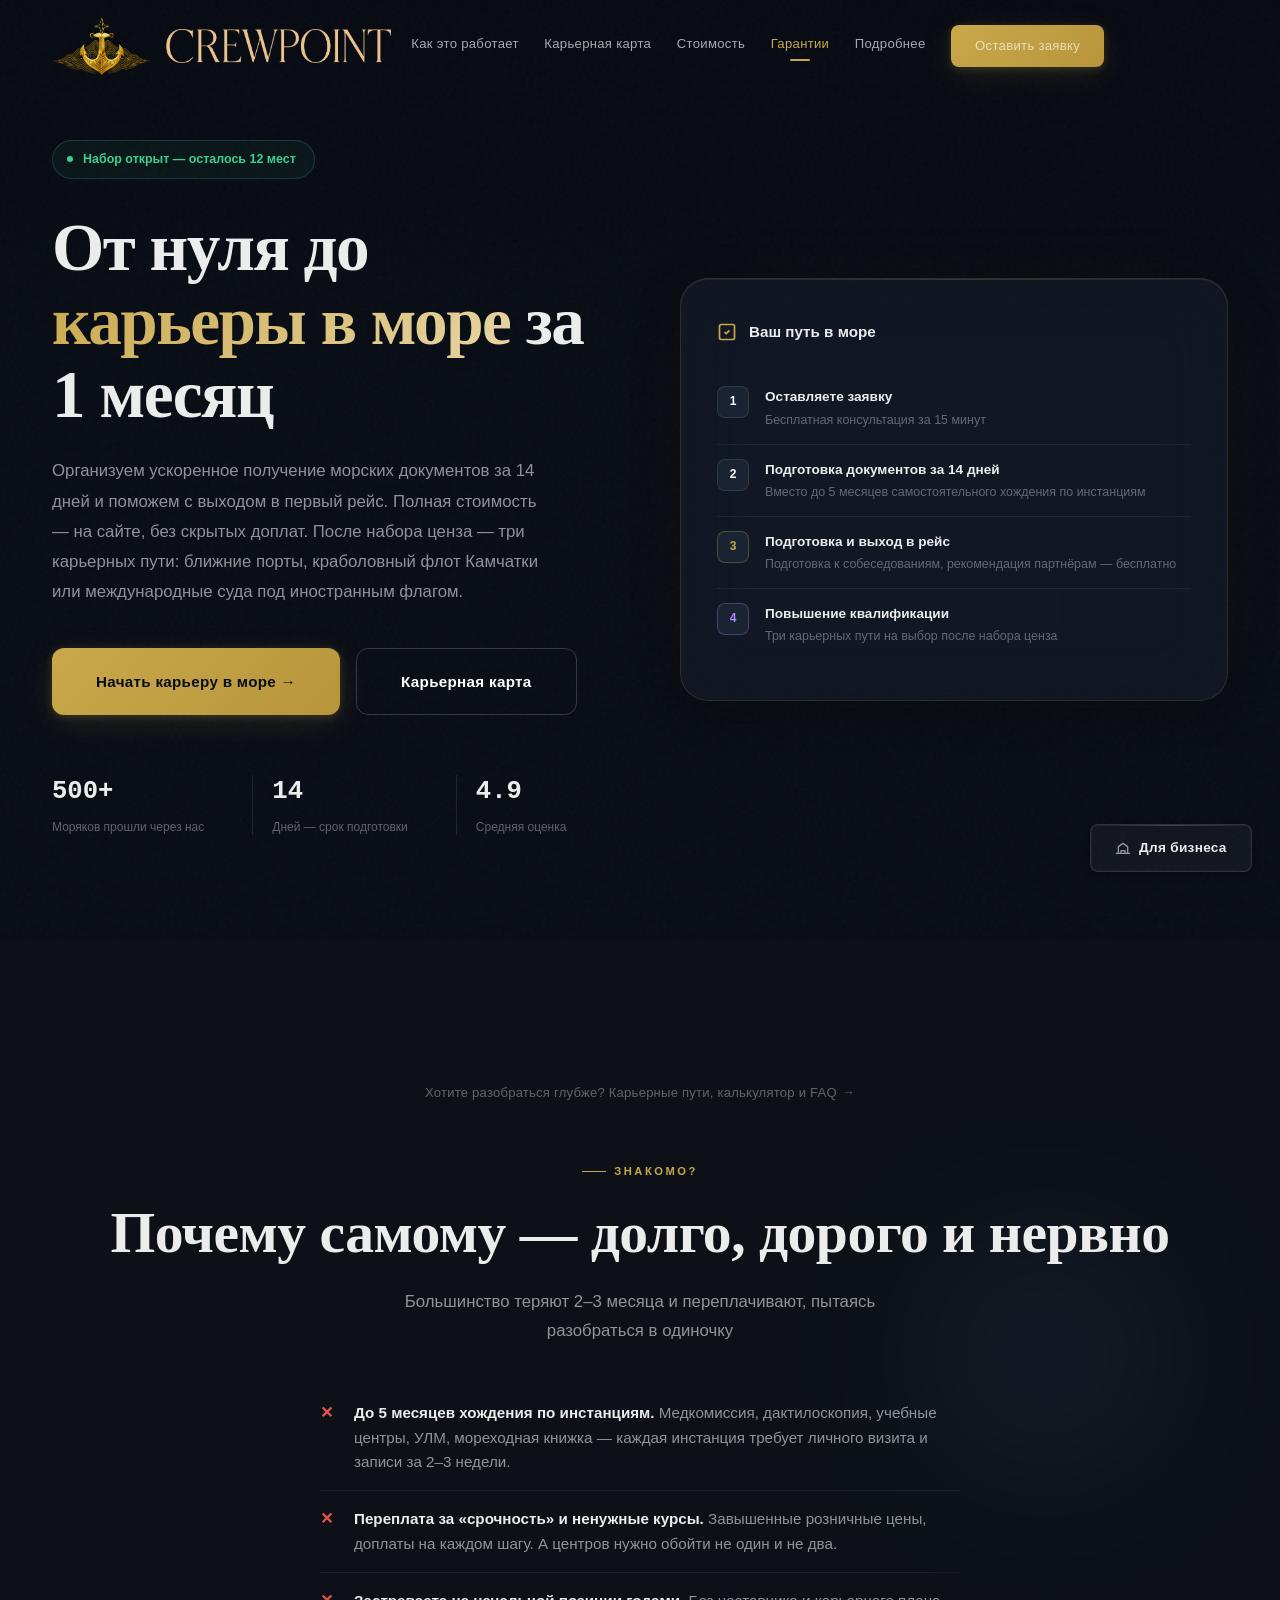
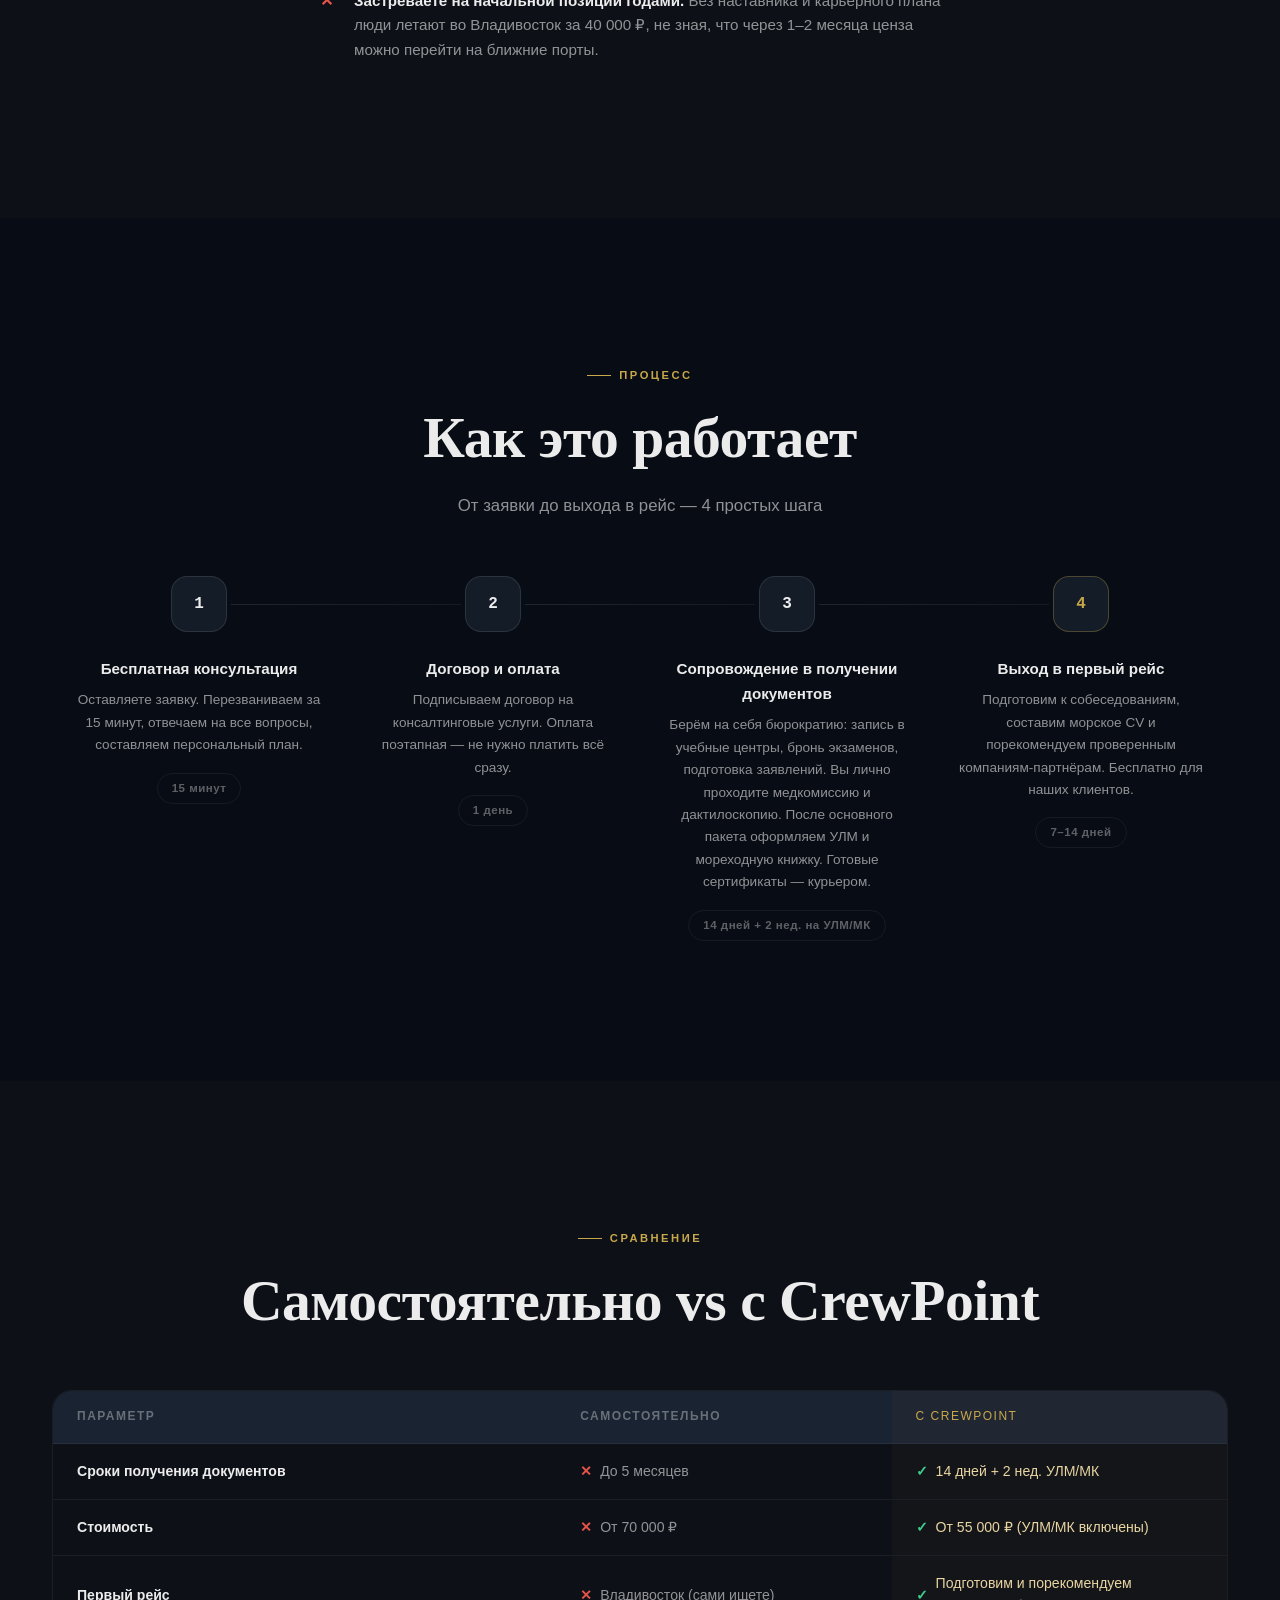
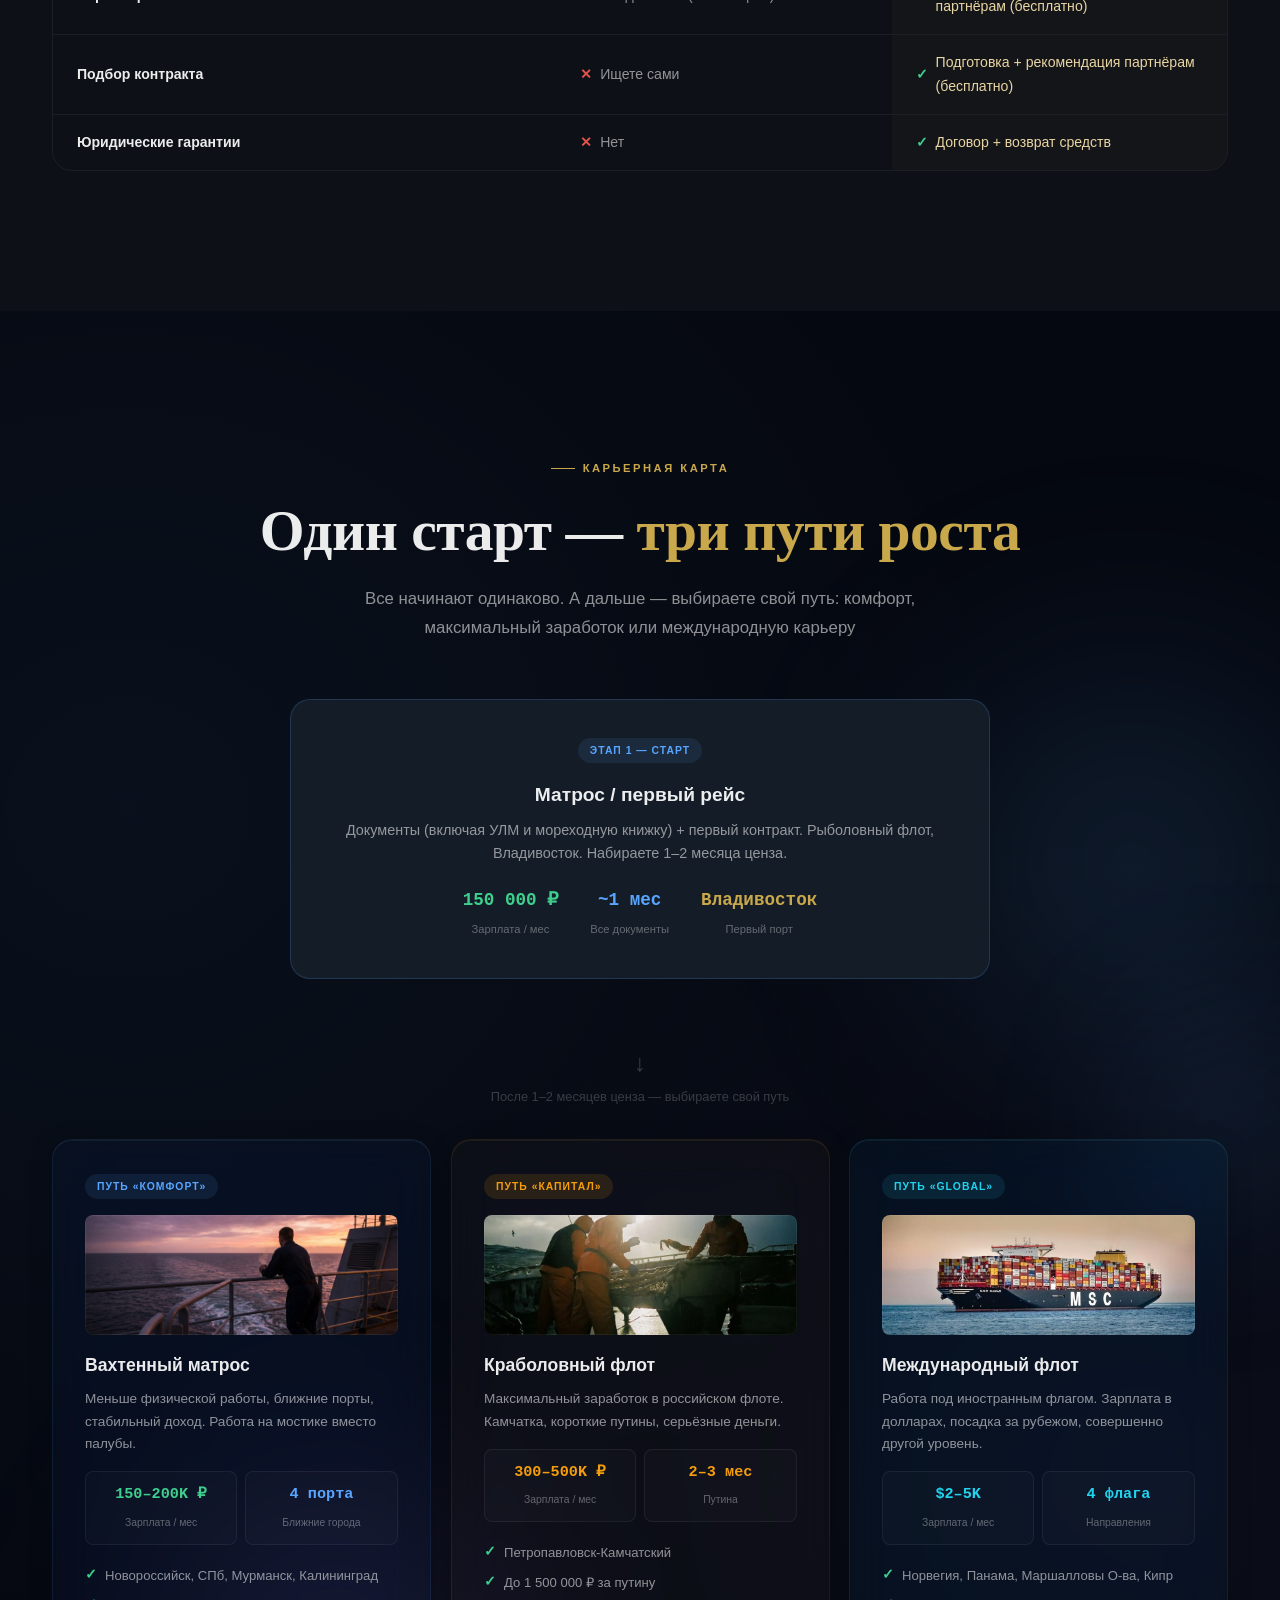
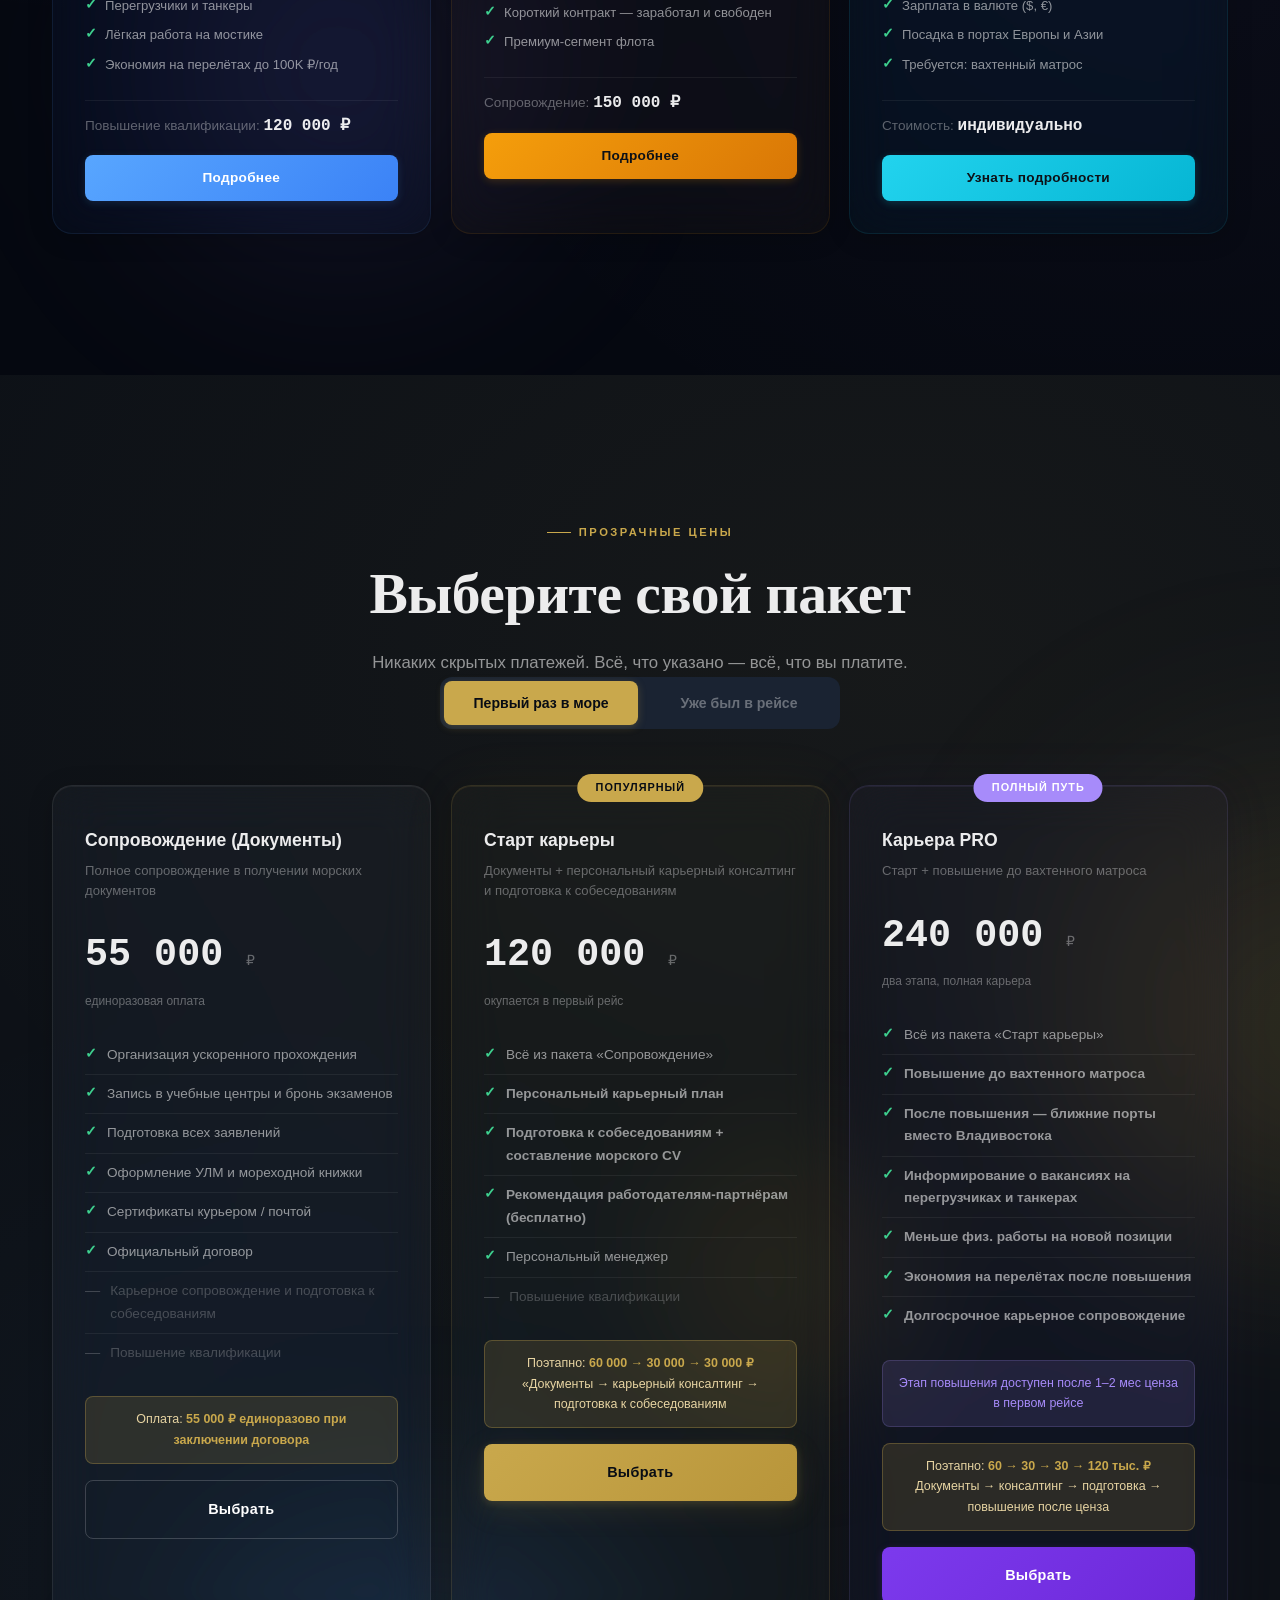
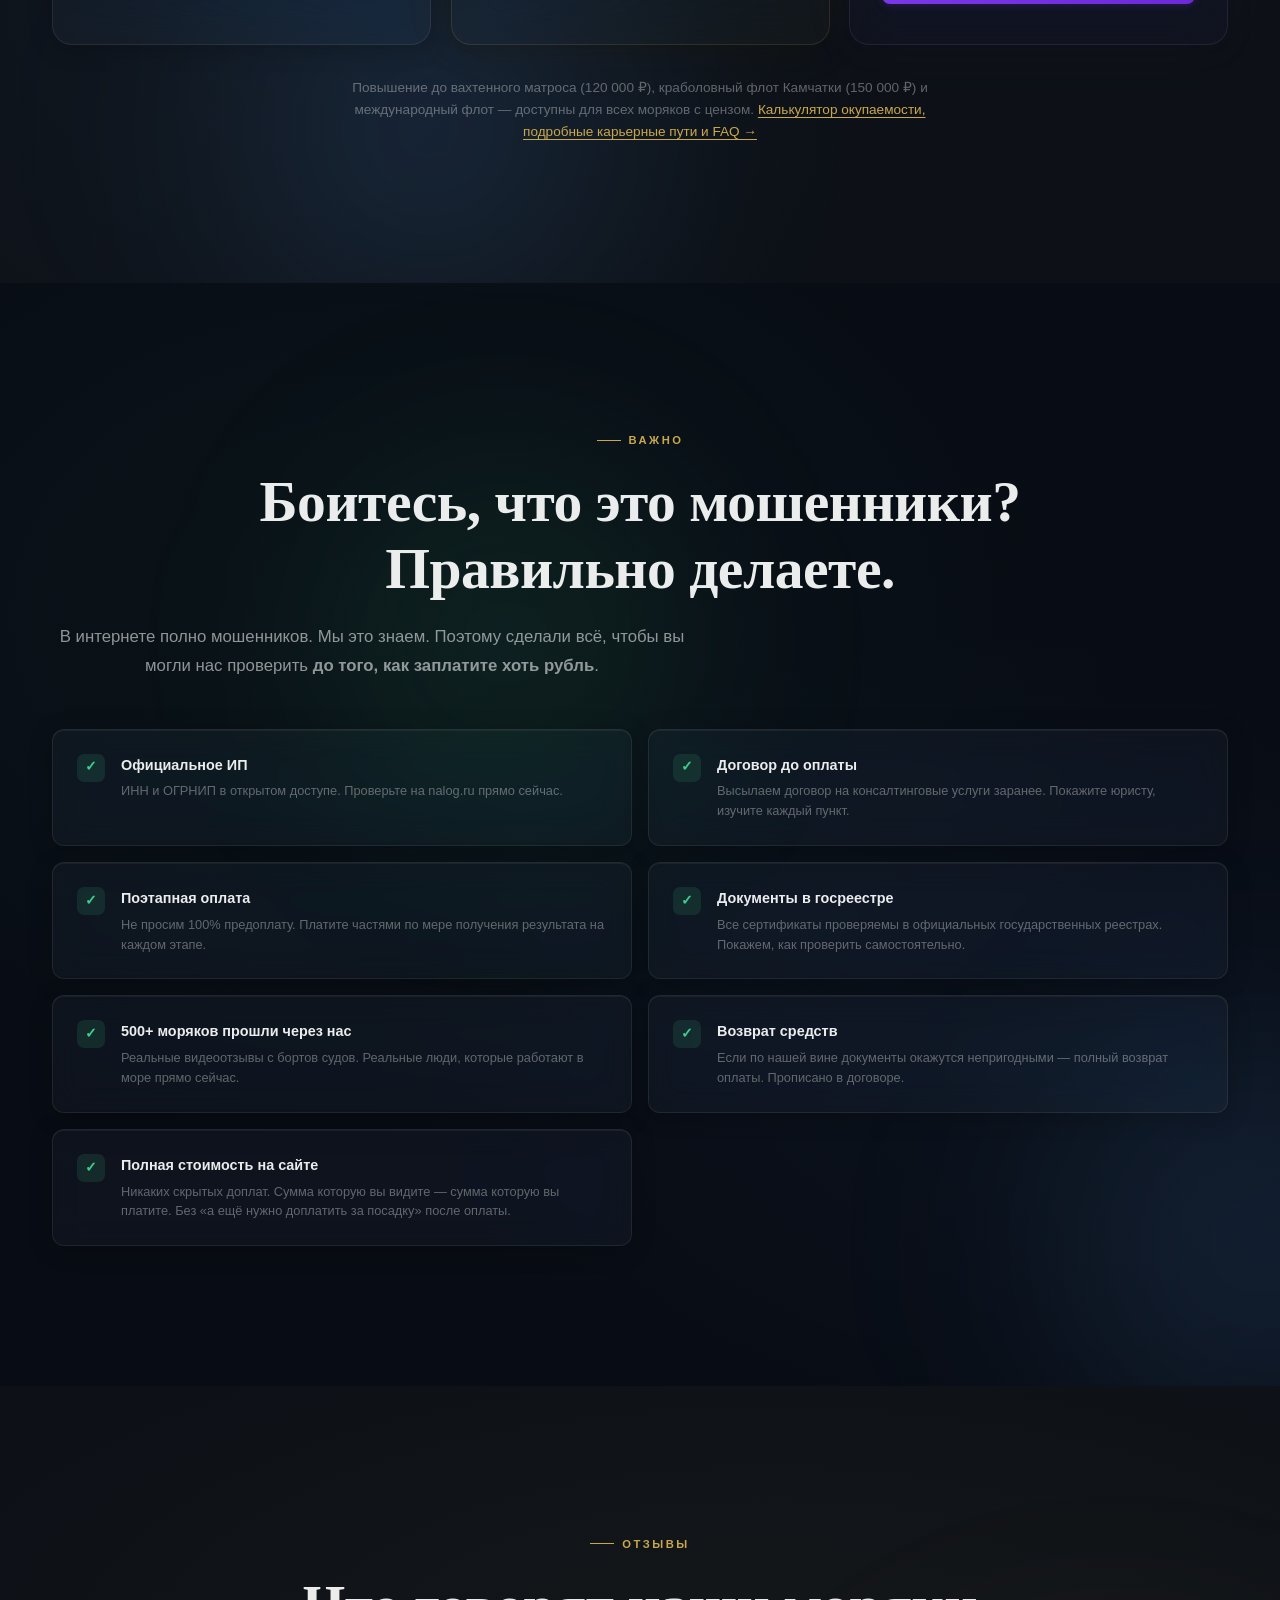
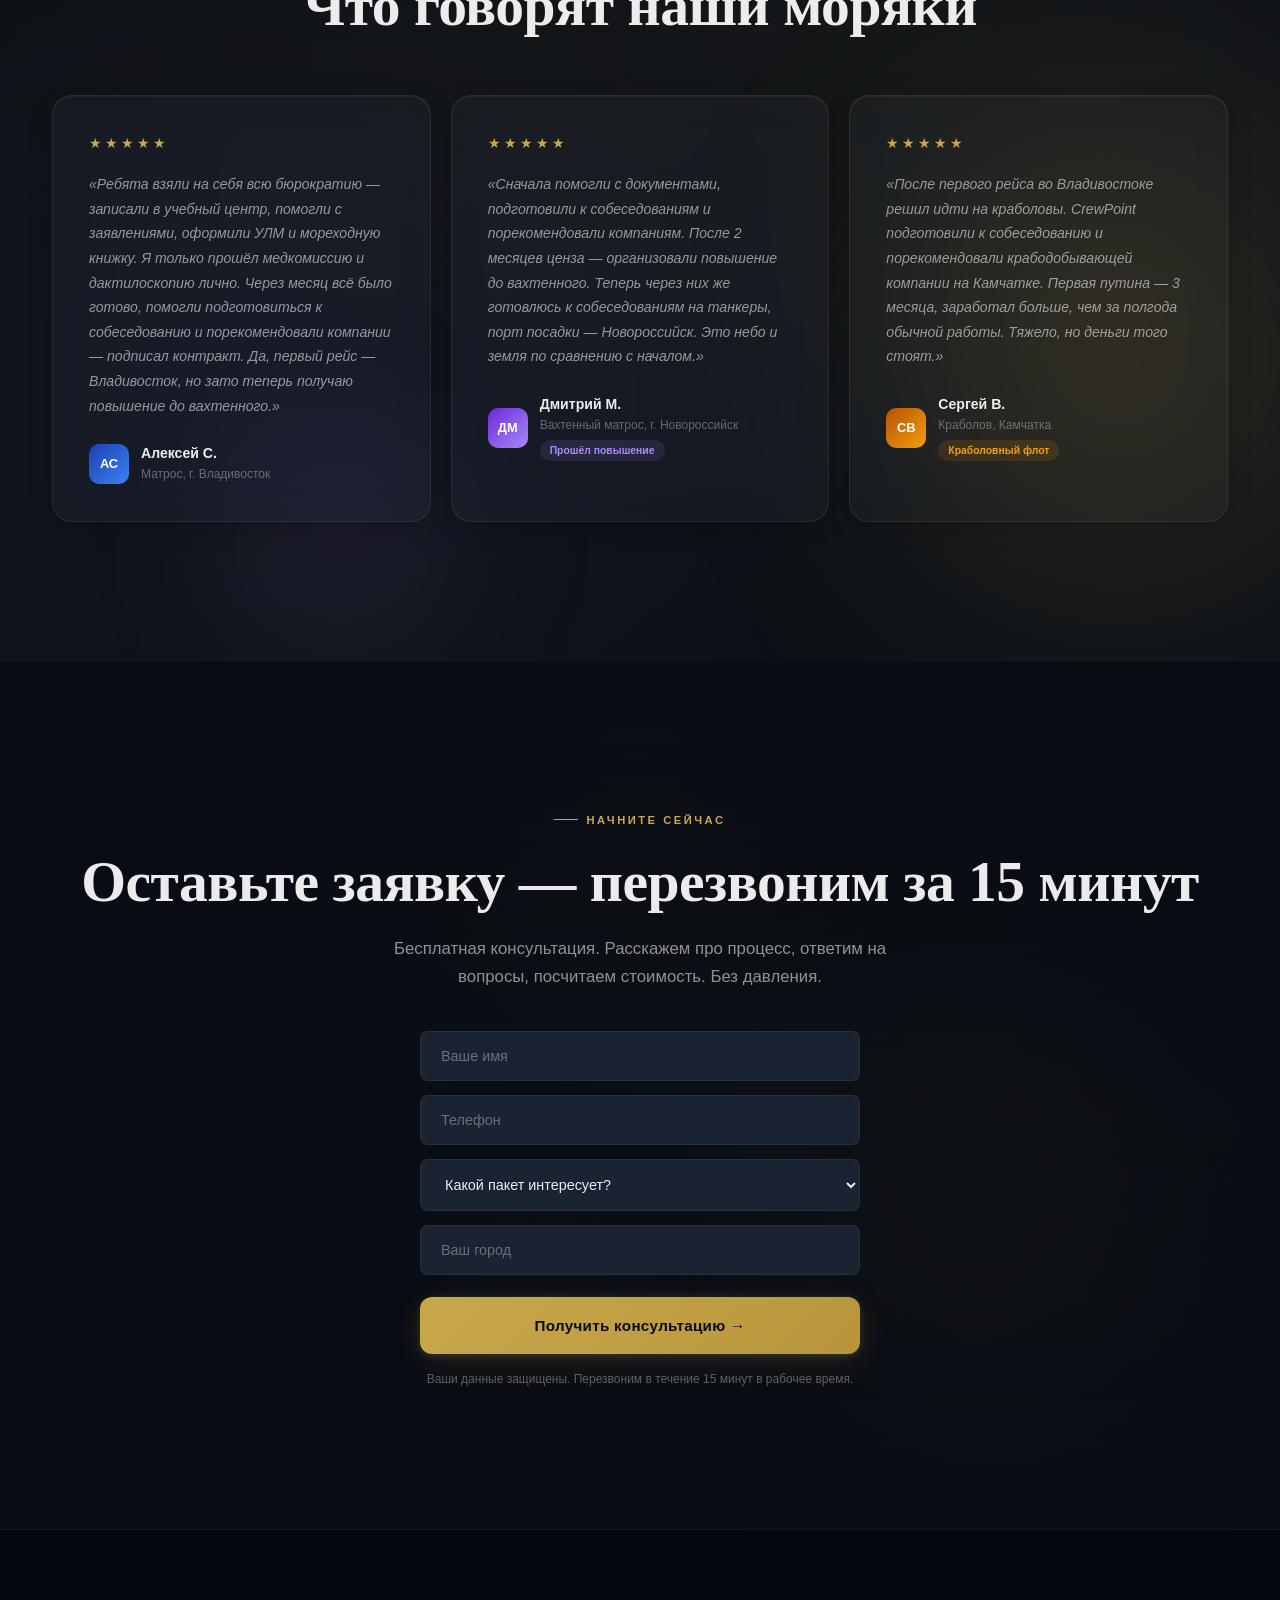
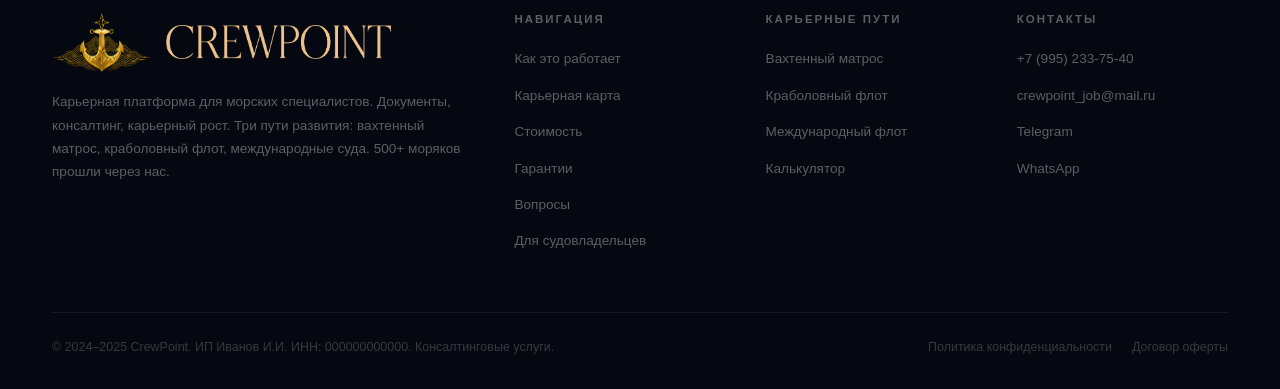
==== commit abd8f83d: "Add files via upload" ====
--- a/index.html
+++ b/index.html
@@ -1,526 +1,324 @@
 <!DOCTYPE html>
 <html lang="ru">
 <head>
-    <meta charset="UTF-8">
-    <meta name="viewport" content="width=device-width, initial-scale=1.0">
-    <title>CrewPoint — Морские документы за 14 дней | Карьера в море под ключ</title>
-    <meta name="description" content="CrewPoint — кадровая платформа для морских специалистов. Документы за 14 дней. Три карьерных пути: вахтенный матрос, краболовный флот, международные суда.">
-    <meta name="theme-color" content="#080C14">
-    <meta name="color-scheme" content="dark">
-    <link rel="icon" type="image/png" href="assets/images/favicon.ico">
-    <link rel="preconnect" href="https://fonts.googleapis.com">
-    <link rel="preconnect" href="https://fonts.gstatic.com" crossorigin>
-    <link href="https://fonts.googleapis.com/css2?family=Inter:wght@400;500;600;700&family=Playfair+Display:wght@800&family=JetBrains+Mono:wght@700&display=swap" rel="stylesheet">
-    <link rel="stylesheet" href="assets/css/style.css">
+<meta charset="UTF-8">
+<meta name="viewport" content="width=device-width, initial-scale=1.0">
+<title>CrewPoint — Морские документы за 14 дней | Карьера в море под ключ</title>
+<meta name="description" content="CrewPoint — карьерная платформа для морских специалистов. Документы за 14 дней. Три карьерных пути: вахтенный матрос, краболовный флот, международные суда.">
+<meta name="theme-color" content="#080C14"><meta name="color-scheme" content="dark">
+<meta property="og:type" content="website"><meta property="og:url" content="https://dxlr24.github.io/crewpoint/"><meta property="og:title" content="CrewPoint — От нуля до карьеры в море за 1 месяц"><meta property="og:description" content="Морские документы за 14 дней. Три карьерных пути: вахтенный матрос (150-200K ₽), краболовный флот Камчатки (до 500K ₽), международные суда ($2000-5000). 500+ моряков прошли через нас."><meta property="og:image" content="https://dxlr24.github.io/crewpoint/assets/images/og-cover.png"><meta property="og:image:width" content="1200"><meta property="og:image:height" content="630"><meta property="og:locale" content="ru_RU"><meta property="og:site_name" content="CrewPoint">
+<meta name="twitter:card" content="summary_large_image"><meta name="twitter:title" content="CrewPoint — Карьера в море за 1 месяц"><meta name="twitter:description" content="Документы за 14 дней. Зарплата от 150 000 ₽/мес. 500+ моряков прошли через нас."><meta name="twitter:image" content="https://dxlr24.github.io/crewpoint/assets/images/og-cover.png">
+<meta http-equiv="Content-Security-Policy"
+  content="default-src 'self';
+           script-src 'self';
+           style-src 'self' 'unsafe-inline' https://fonts.googleapis.com;
+           font-src https://fonts.gstatic.com;
+           img-src 'self' data:;
+           connect-src https://crewpoint-form.pubgdix.workers.dev;
+           media-src 'self'">
+<link rel="icon" type="image/png" sizes="96x96" href="favicon-96x96.png"><link rel="icon" type="image/x-icon" href="favicon.ico"><link rel="apple-touch-icon" sizes="180x180" href="apple-touch-icon.png"><link rel="manifest" href="site.webmanifest">
+<link rel="preconnect" href="https://fonts.googleapis.com"><link rel="preconnect" href="https://fonts.gstatic.com" crossorigin>
+<link href="https://fonts.googleapis.com/css2?family=Inter:wght@400;500;600;700&family=Playfair+Display:wght@800&family=JetBrains+Mono:wght@700&display=swap" rel="stylesheet"><link rel="stylesheet" href="assets/css/style.css">
+<script type="application/ld+json">{"@context":"https://schema.org","@type":"ProfessionalService","name":"CrewPoint","description":"Карьерная платформа для морских специалистов. Документы за 14 дней, карьерный консалтинг, три пути развития.","url":"https://dxlr24.github.io/crewpoint","telephone":"+79952337540","email":"crewpoint_job@mail.ru","priceRange":"55000₽ - 270000₽","address":{"@type":"PostalAddress","addressCountry":"RU"},"aggregateRating":{"@type":"AggregateRating","ratingValue":"4.9","reviewCount":"500","bestRating":"5"},"hasOfferCatalog":{"@type":"OfferCatalog","name":"Пакеты услуг","itemListElement":[{"@type":"Offer","name":"Сопровождение (Документы)","price":"55000","priceCurrency":"RUB","description":"Полное сопровождение в получении морских документов за 14 дней"},{"@type":"Offer","name":"Старт карьеры","price":"120000","priceCurrency":"RUB","description":"Документы + персональный карьерный консалтинг и подготовка к собеседованиям"},{"@type":"Offer","name":"Карьера PRO","price":"240000","priceCurrency":"RUB","description":"Старт + повышение до вахтенного матроса, ближние порты"}]},"sameAs":["https://t.me/crewpoint","https://wa.me/79952337540"]}</script>
 </head>
 <body>
 
 <!-- ═══════════════════════════════════
      HEADER
      ═══════════════════════════════════ -->
+
 <header class="header" id="header">
-    <div class="container">
-        <a href="index.html" class="logo">
-            <img src="assets/images/logo-anchor.png" alt="CrewPoint" class="logo-icon" width="54" height="54">
-            <img src="assets/images/logo-text.png" alt="CrewPoint" class="logo-name" height="28">
-        </a>
-        <nav class="nav">
-            <a href="#how">Как это работает</a>
-            <a href="#career">Карьерная карта</a>
-            <a href="#pricing">Стоимость</a>
-            <a href="#trust">Гарантии</a>
-            <a href="details.html">Подробнее</a>
-            <a href="#form" class="btn btn--gold btn--sm">Оставить заявку</a>
-        </nav>
-        <button class="burger" id="burgerBtn"><span></span><span></span><span></span></button>
-    </div>
+<div class="container">
+<a href="index.html" class="logo"><img src="assets/images/logo-anchor.png" alt="CrewPoint" class="logo-icon" width="54" height="54"><img src="assets/images/logo-text.png" alt="CrewPoint" class="logo-name" height="28"></a>
+<nav class="nav"><a href="#how">Как это работает</a><a href="#career">Карьерная карта</a><a href="#pricing">Стоимость</a><a href="#trust">Гарантии</a><a href="details.html">Подробнее</a><a href="#form" class="btn btn--gold btn--sm">Оставить заявку</a></nav>
+<button class="burger" id="burgerBtn" aria-label="Открыть меню" aria-expanded="false"><span></span><span></span><span></span></button>
+</div>
 </header>
-
-<div class="mobile-menu" id="mobileMenu">
-    <button class="mobile-close" id="mobileClose">&#x2715;</button>
-    <a href="#how">Как это работает</a>
-    <a href="#career">Карьерная карта</a>
-    <a href="#pricing">Стоимость</a>
-    <a href="#trust">Гарантии</a>
-    <a href="details.html">Подробнее о программе</a>
-    <a href="#form" class="btn btn--gold">Оставить заявку</a>
-</div>
+<div class="mobile-menu" id="mobileMenu"><a href="#how">Как это работает</a><a href="#career">Карьерная карта</a><a href="#pricing">Стоимость</a><a href="#trust">Гарантии</a><a href="details.html">Подробнее о программе</a><a href="#form" class="btn btn--gold">Оставить заявку</a></div>
 
 <!-- ═══════════════════════════════════
      HERO
      ═══════════════════════════════════ -->
+
 <section class="hero">
-    <div class="hero-video">
-        <video autoplay loop muted playsinline preload="none">
-            <source src="assets/video/sea-loop12.webm" type="video/webm">
-        </video>
-        <div class="video-fallback"></div>
-    </div>
-    <div class="hero-overlay"></div>
-    <div class="hero-grain"></div>
-    <div class="container">
-        <div class="hero-grid">
-            <div class="hero-content">
-                <div class="hero-badge"><span class="dot"></span> Набор открыт — осталось 12 мест</div>
-                <h1>От нуля до <span class="accent">карьеры в море</span> за 1 месяц</h1>
-                <p class="hero-text">Организуем ускоренное получение морских документов за 14 дней и подберём первый контракт. Полная стоимость — на сайте, без скрытых доплат. После набора ценза — три карьерных пути: ближние порты, краболовный флот Камчатки или международные суда под иностранным флагом.</p>
-                <div class="hero-buttons">
-                    <a href="#form" class="btn btn--gold btn--lg">Начать карьеру в море &rarr;</a>
-                    <a href="#career" class="btn btn--outline btn--lg">Карьерная карта</a>
-                </div>
-                <div class="hero-stats">
-                    <div class="hero-stat"><span class="stat-value">500+</span><span class="stat-label">Моряков прошли через нас</span></div>
-                    <div class="hero-stat"><span class="stat-value">14</span><span class="stat-label">Дней — срок подготовки</span></div>
-                    <div class="hero-stat"><span class="stat-value">4.9</span><span class="stat-label">Средняя оценка</span></div>
-                </div>
-            </div>
-            <div>
-                <div class="hero-card">
-                    <div class="hero-card-title">
-                        <svg width="20" height="20" viewBox="0 0 24 24" fill="none" stroke="var(--gold)" stroke-width="2"><rect x="3" y="3" width="18" height="18" rx="2"/><path d="M9 12l2 2 4-4"/></svg>
-                        Ваш путь в море
-                    </div>
-                    <div class="h-step"><div class="h-step-num">1</div><div><h4>Оставляете заявку</h4><p>Бесплатная консультация за 15 минут</p></div></div>
-                    <div class="h-step"><div class="h-step-num">2</div><div><h4>Подготовка документов за 14 дней</h4><p>Вместо до 5 месяцев самостоятельного хождения по инстанциям</p></div></div>
-                    <div class="h-step"><div class="h-step-num h-step-num--gold">3</div><div><h4>Первый контракт и выход в рейс</h4><p>Подбор вакансии, собеседования, посадка на судно</p></div></div>
-                    <div class="h-step"><div class="h-step-num h-step-num--purple">4</div><div><h4>Повышение квалификации</h4><p>Три карьерных пути на выбор после набора ценза</p></div></div>
-                </div>
-            </div>
-        </div>
-    </div>
+<div class="hero-video"><video autoplay loop muted playsinline preload="metadata" aria-hidden="true" role="presentation"><source src="assets/video/sea-loop12.webm" type="video/webm"></video><div class="video-fallback"></div></div>
+<div class="hero-overlay"></div><div class="hero-grain"></div>
+<div class="container">
+<div class="hero-grid">
+<div class="hero-content">
+<div class="hero-badge"><span class="dot"></span> Набор открыт — осталось 12 мест</div>
+<h1>От нуля до <span class="accent">карьеры в море</span> за 1 месяц</h1>
+<p class="hero-text">Организуем ускоренное получение морских документов за 14 дней и поможем с выходом в первый рейс. Полная стоимость — на сайте, без скрытых доплат. После набора ценза — три карьерных пути: ближние порты, краболовный флот Камчатки или международные суда под иностранным флагом.</p>
+<div class="hero-buttons"><a href="#form" class="btn btn--gold btn--lg">Начать карьеру в море &rarr;</a><a href="#career" class="btn btn--outline btn--lg">Карьерная карта</a></div>
+<div class="hero-stats"><div class="hero-stat"><span class="stat-value">500+</span><span class="stat-label">Моряков прошли через нас</span></div><div class="hero-stat"><span class="stat-value">14</span><span class="stat-label">Дней — срок подготовки</span></div><div class="hero-stat"><span class="stat-value">4.9</span><span class="stat-label">Средняя оценка</span></div></div>
+</div>
+<div>
+<div class="hero-card">
+<div class="hero-card-title"><svg width="20" height="20" viewBox="0 0 24 24" fill="none" stroke="var(--gold)" stroke-width="2"><rect x="3" y="3" width="18" height="18" rx="2"/><path d="M9 12l2 2 4-4"/></svg>Ваш путь в море</div>
+<div class="h-step"><div class="h-step-num">1</div><div><h4>Оставляете заявку</h4><p>Бесплатная консультация за 15 минут</p></div></div>
+<div class="h-step"><div class="h-step-num">2</div><div><h4>Подготовка документов за 14 дней</h4><p>Вместо до 5 месяцев самостоятельного хождения по инстанциям</p></div></div>
+<div class="h-step"><div class="h-step-num h-step-num--gold">3</div><div><h4>Подготовка и выход в рейс</h4><p>Подготовка к собеседованиям, рекомендация партнёрам — бесплатно</p></div></div>
+<div class="h-step"><div class="h-step-num h-step-num--purple">4</div><div><h4>Повышение квалификации</h4><p>Три карьерных пути на выбор после набора ценза</p></div></div>
+</div>
+</div>
+</div>
+</div>
 </section>
 
 <!-- ═══════════════════════════════════
      PROBLEMS (compact)
      ═══════════════════════════════════ -->
+
 <section class="section bg-navy">
-    <div class="container">
-        <div class="reveal text-center">
-            <span class="label">Знакомо?</span>
-            <h2 class="title">Почему самому — долго, дорого и нервно</h2>
-            <p class="subtitle">Большинство теряют 2–3 месяца и переплачивают, пытаясь разобраться в одиночку</p>
-        </div>
-        <div class="problems-compact reveal">
-            <div class="problem-row">
-                <span class="problem-x">&#10005;</span>
-                <p><strong>До 5 месяцев хождения по инстанциям.</strong> Медкомиссия, дактилоскопия, учебные центры, УЛМ, мореходная книжка — каждая инстанция требует личного визита и записи за 2–3 недели.</p>
-            </div>
-            <div class="problem-row">
-                <span class="problem-x">&#10005;</span>
-                <p><strong>Переплата за «срочность» и ненужные курсы.</strong> Завышенные розничные цены, доплаты на каждом шагу. А центров нужно обойти не один и не два.</p>
-            </div>
-            <div class="problem-row">
-                <span class="problem-x">&#10005;</span>
-                <p><strong>Застреваете на начальной позиции годами.</strong> Без наставника и карьерного плана люди летают во Владивосток за 40 000 ₽, не зная, что через 1–2 месяца ценза можно перейти на ближние порты.</p>
-            </div>
-        </div>
-    </div>
+<div class="container">
+<div class="detail-hint reveal"><a href="details.html">Хотите разобраться глубже? Карьерные пути, калькулятор и FAQ<span class="hint-arrow">→</span></a></div>
+<div class="reveal text-center"><span class="label">Знакомо?</span><h2 class="title">Почему самому — долго, дорого и нервно</h2><p class="subtitle">Большинство теряют 2–3 месяца и переплачивают, пытаясь разобраться в одиночку</p></div>
+<div class="problems-compact reveal">
+<div class="problem-row"><span class="problem-x">&#10005;</span><p><strong>До 5 месяцев хождения по инстанциям.</strong> Медкомиссия, дактилоскопия, учебные центры, УЛМ, мореходная книжка — каждая инстанция требует личного визита и записи за 2–3 недели.</p></div>
+<div class="problem-row"><span class="problem-x">&#10005;</span><p><strong>Переплата за «срочность» и ненужные курсы.</strong> Завышенные розничные цены, доплаты на каждом шагу. А центров нужно обойти не один и не два.</p></div>
+<div class="problem-row"><span class="problem-x">&#10005;</span><p><strong>Застреваете на начальной позиции годами.</strong> Без наставника и карьерного плана люди летают во Владивосток за 40 000 ₽, не зная, что через 1–2 месяца ценза можно перейти на ближние порты.</p></div>
+</div>
+</div>
 </section>
 
 <!-- ═══════════════════════════════════
      HOW IT WORKS
      ═══════════════════════════════════ -->
+
 <section class="section bg-dark" id="how">
-    <div class="container">
-        <div class="reveal text-center">
-            <span class="label">Процесс</span>
-            <h2 class="title">Как это работает</h2>
-            <p class="subtitle">От заявки до выхода в рейс — 4 простых шага</p>
-        </div>
-        <div class="steps-grid reveal">
-            <div class="step"><div class="step-num">1</div><h3>Бесплатная консультация</h3><p>Оставляете заявку. Перезваниваем за 15 минут, отвечаем на все вопросы, составляем персональный план.</p><span class="step-time">15 минут</span></div>
-            <div class="step"><div class="step-num">2</div><h3>Договор и оплата</h3><p>Подписываем договор на консалтинговые услуги. Оплата поэтапная — не нужно платить всё сразу.</p><span class="step-time">1 день</span></div>
-            <div class="step"><div class="step-num">3</div><h3>Сопровождение в получении документов</h3><p>Берём на себя бюрократию: запись в учебные центры, бронь экзаменов, подготовка заявлений. Вы лично проходите медкомиссию и дактилоскопию. После основного пакета оформляем УЛМ и мореходную книжку. Готовые сертификаты — курьером.</p><span class="step-time">14 дней + 2 нед. на УЛМ/МК</span></div>
-            <div class="step"><div class="step-num">4</div><h3>Подбор контракта</h3><p>Организуем собеседования с 3–5 судовладельцами из нашей базы партнёров. Сопровождаем до подписания контракта.</p><span class="step-time">7–14 дней</span></div>
-        </div>
-    </div>
+<div class="container">
+<div class="reveal text-center"><span class="label">Процесс</span><h2 class="title">Как это работает</h2><p class="subtitle">От заявки до выхода в рейс — 4 простых шага</p></div>
+<div class="steps-grid reveal">
+<div class="step"><div class="step-num">1</div><h3>Бесплатная консультация</h3><p>Оставляете заявку. Перезваниваем за 15 минут, отвечаем на все вопросы, составляем персональный план.</p><span class="step-time">15 минут</span></div>
+<div class="step"><div class="step-num">2</div><h3>Договор и оплата</h3><p>Подписываем договор на консалтинговые услуги. Оплата поэтапная — не нужно платить всё сразу.</p><span class="step-time">1 день</span></div>
+<div class="step"><div class="step-num">3</div><h3>Сопровождение в получении документов</h3><p>Берём на себя бюрократию: запись в учебные центры, бронь экзаменов, подготовка заявлений. Вы лично проходите медкомиссию и дактилоскопию. После основного пакета оформляем УЛМ и мореходную книжку. Готовые сертификаты — курьером.</p><span class="step-time">14 дней + 2 нед. на УЛМ/МК</span></div>
+<div class="step"><div class="step-num">4</div><h3>Выход в первый рейс</h3><p>Подготовим к собеседованиям, составим морское CV и порекомендуем проверенным компаниям-партнёрам. Бесплатно для наших клиентов.</p><span class="step-time">7–14 дней</span></div>
+</div>
+</div>
 </section>
 
 <!-- ═══════════════════════════════════
      COMPARISON (compact)
      ═══════════════════════════════════ -->
+
 <section class="section bg-navy">
-    <div class="container">
-        <div class="reveal text-center">
-            <span class="label">Сравнение</span>
-            <h2 class="title">Самостоятельно vs с CrewPoint</h2>
-        </div>
-        <div class="comp-table reveal">
-            <div class="comp-row comp-row--head"><div class="comp-cell">Параметр</div><div class="comp-cell">Самостоятельно</div><div class="comp-cell">С CrewPoint</div></div>
-            <div class="comp-row"><div class="comp-cell"><strong>Сроки получения документов</strong></div><div class="comp-cell"><span class="icon-no">&#10005;</span> До 5 месяцев</div><div class="comp-cell"><span class="icon-yes">&#10003;</span> 14 дней + 2 нед. УЛМ/МК</div></div>
-            <div class="comp-row"><div class="comp-cell"><strong>Стоимость</strong></div><div class="comp-cell"><span class="icon-no">&#10005;</span> От 70 000 ₽</div><div class="comp-cell"><span class="icon-yes">&#10003;</span> От 55 000 ₽ (УЛМ/МК включены)</div></div>
-            <div class="comp-row"><div class="comp-cell"><strong>Первый рейс</strong></div><div class="comp-cell"><span class="icon-no">&#10005;</span> Владивосток (сами ищете)</div><div class="comp-cell"><span class="icon-yes">&#10003;</span> Подберём контракт, организуем собеседования</div></div>
-            <div class="comp-row"><div class="comp-cell"><strong>Подбор контракта</strong></div><div class="comp-cell"><span class="icon-no">&#10005;</span> Ищете сами</div><div class="comp-cell"><span class="icon-yes">&#10003;</span> Собеседования с 3–5 компаниями</div></div>
-            <div class="comp-row"><div class="comp-cell"><strong>Юридические гарантии</strong></div><div class="comp-cell"><span class="icon-no">&#10005;</span> Нет</div><div class="comp-cell"><span class="icon-yes">&#10003;</span> Договор + возврат средств</div></div>
-        </div>
-    </div>
+<div class="container">
+<div class="reveal text-center"><span class="label">Сравнение</span><h2 class="title">Самостоятельно vs с CrewPoint</h2></div>
+<div class="comp-table reveal">
+<div class="comp-row comp-row--head"><div class="comp-cell">Параметр</div><div class="comp-cell">Самостоятельно</div><div class="comp-cell">С CrewPoint</div></div>
+<div class="comp-row"><div class="comp-cell"><strong>Сроки получения документов</strong></div><div class="comp-cell"><span class="icon-no">&#10005;</span> До 5 месяцев</div><div class="comp-cell"><span class="icon-yes">&#10003;</span> 14 дней + 2 нед. УЛМ/МК</div></div>
+<div class="comp-row"><div class="comp-cell"><strong>Стоимость</strong></div><div class="comp-cell"><span class="icon-no">&#10005;</span> От 70 000 ₽</div><div class="comp-cell"><span class="icon-yes">&#10003;</span> От 55 000 ₽ (УЛМ/МК включены)</div></div>
+<div class="comp-row"><div class="comp-cell"><strong>Первый рейс</strong></div><div class="comp-cell"><span class="icon-no">&#10005;</span> Владивосток (сами ищете)</div><div class="comp-cell"><span class="icon-yes">&#10003;</span> Подготовим и порекомендуем партнёрам (бесплатно)</div></div>
+<div class="comp-row"><div class="comp-cell"><strong>Подбор контракта</strong></div><div class="comp-cell"><span class="icon-no">&#10005;</span> Ищете сами</div><div class="comp-cell"><span class="icon-yes">&#10003;</span> Подготовка + рекомендация партнёрам (бесплатно)</div></div>
+<div class="comp-row"><div class="comp-cell"><strong>Юридические гарантии</strong></div><div class="comp-cell"><span class="icon-no">&#10005;</span> Нет</div><div class="comp-cell"><span class="icon-yes">&#10003;</span> Договор + возврат средств</div></div>
+</div>
+</div>
 </section>
 
 <!-- ═══════════════════════════════════
      CAREER MAP
      ═══════════════════════════════════ -->
+
 <section class="section bg-deepest" id="career">
-    <div class="container">
-        <div class="reveal text-center">
-            <span class="label">Карьерная карта</span>
-            <h2 class="title">Один старт — <span class="accent">три пути роста</span></h2>
-            <p class="subtitle">Все начинают одинаково. А дальше — выбираете свой путь: комфорт, максимальный заработок или международную карьеру</p>
-        </div>
-        <div class="career-map reveal">
-            <div class="career-start">
-                <span class="branch-badge badge-blue">Этап 1 — Старт</span>
-                <h3>Матрос / первый рейс</h3>
-                <p>Документы (включая УЛМ и мореходную книжку) + первый контракт. Рыболовный флот, Владивосток. Набираете 1–2 месяца ценза.</p>
-                <div class="stage-stats">
-                    <div class="s-stat"><span class="s-val text-green">150 000 ₽</span><span class="s-lbl">Зарплата / мес</span></div>
-                    <div class="s-stat"><span class="s-val text-blue">~1 мес</span><span class="s-lbl">Все документы</span></div>
-                    <div class="s-stat"><span class="s-val text-gold">Владивосток</span><span class="s-lbl">Первый порт</span></div>
-                </div>
-            </div>
-            <div class="career-arrow-center"><span>&#8595;</span>После 1–2 месяцев ценза — выбираете свой путь</div>
-            <div class="career-branches">
-                <!-- Комфорт -->
-                <div class="branch branch--comfort">
-                    <span class="branch-badge badge-blue">Путь «Комфорт»</span>
-                    <div class="branch-img photo-frame"><img src="assets/images/bridge-officer.webp" alt="Вахтенный матрос на мостике" class="photo" loading="lazy" width="600" height="240" decoding="async"></div>
-                    <h3>Вахтенный матрос</h3>
-                    <p class="b-desc">Меньше физической работы, ближние порты, стабильный доход. Работа на мостике вместо палубы.</p>
-                    <div class="branch-stats">
-                        <div class="b-stat"><span class="v text-green">150–200K ₽</span><span class="l">Зарплата / мес</span></div>
-                        <div class="b-stat"><span class="v text-blue">4 порта</span><span class="l">Ближние города</span></div>
-                    </div>
-                    <ul class="branch-features">
-                        <li><span class="ck">&#10003;</span> Новороссийск, СПб, Мурманск, Калининград</li>
-                        <li><span class="ck">&#10003;</span> Перегрузчики и танкеры</li>
-                        <li><span class="ck">&#10003;</span> Лёгкая работа на мостике</li>
-                        <li><span class="ck">&#10003;</span> Экономия на перелётах до 100K ₽/год</li>
-                    </ul>
-                    <div class="branch-price">Повышение квалификации: <strong>120 000 ₽</strong></div>
-                    <a href="details.html#path-comfort" class="btn btn--primary btn--full btn--sm">Подробнее</a>
-                </div>
-                <!-- Капитал -->
-                <div class="branch branch--capital">
-                    <span class="branch-badge badge-orange">Путь «Капитал»</span>
-                    <div class="branch-img photo-frame"><img src="assets/images/crab-boat.webp" alt="Краболовное судно Камчатка" class="photo" loading="lazy" width="600" height="240" decoding="async"></div>
-                    <h3>Краболовный флот</h3>
-                    <p class="b-desc">Максимальный заработок в российском флоте. Камчатка, короткие путины, серьёзные деньги.</p>
-                    <div class="branch-stats">
-                        <div class="b-stat"><span class="v text-orange">300–500K ₽</span><span class="l">Зарплата / мес</span></div>
-                        <div class="b-stat"><span class="v text-orange">2–3 мес</span><span class="l">Путина</span></div>
-                    </div>
-                    <ul class="branch-features">
-                        <li><span class="ck">&#10003;</span> Петропавловск-Камчатский</li>
-                        <li><span class="ck">&#10003;</span> До 1 500 000 ₽ за путину</li>
-                        <li><span class="ck">&#10003;</span> Короткий контракт — заработал и свободен</li>
-                        <li><span class="ck">&#10003;</span> Премиум-сегмент флота</li>
-                    </ul>
-                    <div class="branch-price">Сопровождение: <strong>150 000 ₽</strong></div>
-                    <a href="details.html#path-capital" class="btn btn--orange btn--full btn--sm">Подробнее</a>
-                </div>
-                <!-- Global -->
-                <div class="branch branch--global">
-                    <span class="branch-badge badge-cyan">Путь «Global»</span>
-                    <div class="branch-img photo-frame"><img src="assets/images/international-vessel.webp" alt="Международное судно" class="photo" loading="lazy" width="600" height="240" decoding="async"></div>
-                    <h3>Международный флот</h3>
-                    <p class="b-desc">Работа под иностранным флагом. Зарплата в долларах, посадка за рубежом, совершенно другой уровень.</p>
-                    <div class="branch-stats">
-                        <div class="b-stat"><span class="v text-cyan">$2–5K</span><span class="l">Зарплата / мес</span></div>
-                        <div class="b-stat"><span class="v text-cyan">4 флага</span><span class="l">Направления</span></div>
-                    </div>
-                    <ul class="branch-features">
-                        <li><span class="ck">&#10003;</span> Норвегия, Панама, Маршалловы О-ва, Кипр</li>
-                        <li><span class="ck">&#10003;</span> Зарплата в валюте ($, €)</li>
-                        <li><span class="ck">&#10003;</span> Посадка в портах Европы и Азии</li>
-                        <li><span class="ck">&#10003;</span> Требуется: вахтенный матрос</li>
-                    </ul>
-                    <div class="branch-price">Стоимость: <strong>индивидуально</strong></div>
-                    <a href="details.html#path-global" class="btn btn--cyan btn--full btn--sm">Узнать подробности</a>
-                </div>
-            </div>
-        </div>
-    </div>
+<div class="container">
+<div class="reveal text-center"><span class="label">Карьерная карта</span><h2 class="title">Один старт — <span class="accent">три пути роста</span></h2><p class="subtitle">Все начинают одинаково. А дальше — выбираете свой путь: комфорт, максимальный заработок или международную карьеру</p></div>
+<div class="career-map reveal">
+<div class="career-start">
+<span class="branch-badge badge-blue">Этап 1 — Старт</span><h3>Матрос / первый рейс</h3><p>Документы (включая УЛМ и мореходную книжку) + первый контракт. Рыболовный флот, Владивосток. Набираете 1–2 месяца ценза.</p>
+<div class="stage-stats"><div class="s-stat"><span class="s-val text-green">150 000 ₽</span><span class="s-lbl">Зарплата / мес</span></div><div class="s-stat"><span class="s-val text-blue">~1 мес</span><span class="s-lbl">Все документы</span></div><div class="s-stat"><span class="s-val text-gold">Владивосток</span><span class="s-lbl">Первый порт</span></div></div>
+</div>
+<div class="career-arrow-center"><span>&#8595;</span>После 1–2 месяцев ценза — выбираете свой путь</div>
+<div class="career-branches">
+<div class="branch branch--comfort">
+<span class="branch-badge badge-blue">Путь «Комфорт»</span><div class="branch-img photo-frame"><img src="assets/images/bridge-officer.webp" alt="Вахтенный матрос на мостике" class="photo" loading="lazy" width="600" height="240" decoding="async"></div><h3>Вахтенный матрос</h3><p class="b-desc">Меньше физической работы, ближние порты, стабильный доход. Работа на мостике вместо палубы.</p>
+<div class="branch-stats"><div class="b-stat"><span class="v text-green">150–200K ₽</span><span class="l">Зарплата / мес</span></div><div class="b-stat"><span class="v text-blue">4 порта</span><span class="l">Ближние города</span></div></div>
+<ul class="branch-features"><li><span class="ck">&#10003;</span> Новороссийск, СПб, Мурманск, Калининград</li><li><span class="ck">&#10003;</span> Перегрузчики и танкеры</li><li><span class="ck">&#10003;</span> Лёгкая работа на мостике</li><li><span class="ck">&#10003;</span> Экономия на перелётах до 100K ₽/год</li></ul>
+<div class="branch-price">Повышение квалификации: <strong>120 000 ₽</strong></div><a href="details.html#path-comfort" class="btn btn--primary btn--full btn--sm">Подробнее</a>
+</div>
+<div class="branch branch--capital">
+<span class="branch-badge badge-orange">Путь «Капитал»</span><div class="branch-img photo-frame"><img src="assets/images/crab-boat.webp" alt="Краболовное судно Камчатка" class="photo" loading="lazy" width="600" height="240" decoding="async"></div><h3>Краболовный флот</h3><p class="b-desc">Максимальный заработок в российском флоте. Камчатка, короткие путины, серьёзные деньги.</p>
+<div class="branch-stats"><div class="b-stat"><span class="v text-orange">300–500K ₽</span><span class="l">Зарплата / мес</span></div><div class="b-stat"><span class="v text-orange">2–3 мес</span><span class="l">Путина</span></div></div>
+<ul class="branch-features"><li><span class="ck">&#10003;</span> Петропавловск-Камчатский</li><li><span class="ck">&#10003;</span> До 1 500 000 ₽ за путину</li><li><span class="ck">&#10003;</span> Короткий контракт — заработал и свободен</li><li><span class="ck">&#10003;</span> Премиум-сегмент флота</li></ul>
+<div class="branch-price">Сопровождение: <strong>150 000 ₽</strong></div><a href="details.html#path-capital" class="btn btn--orange btn--full btn--sm">Подробнее</a>
+</div>
+<div class="branch branch--global">
+<span class="branch-badge badge-cyan">Путь «Global»</span><div class="branch-img photo-frame"><img src="assets/images/international-vessel.webp" alt="Международное судно" class="photo" loading="lazy" width="600" height="240" decoding="async"></div><h3>Международный флот</h3><p class="b-desc">Работа под иностранным флагом. Зарплата в долларах, посадка за рубежом, совершенно другой уровень.</p>
+<div class="branch-stats"><div class="b-stat"><span class="v text-cyan">$2–5K</span><span class="l">Зарплата / мес</span></div><div class="b-stat"><span class="v text-cyan">4 флага</span><span class="l">Направления</span></div></div>
+<ul class="branch-features"><li><span class="ck">&#10003;</span> Норвегия, Панама, Маршалловы О-ва, Кипр</li><li><span class="ck">&#10003;</span> Зарплата в валюте ($, €)</li><li><span class="ck">&#10003;</span> Посадка в портах Европы и Азии</li><li><span class="ck">&#10003;</span> Требуется: вахтенный матрос</li></ul>
+<div class="branch-price">Стоимость: <strong>индивидуально</strong></div><a href="details.html#path-global" class="btn btn--cyan btn--full btn--sm">Узнать подробности</a>
+</div>
+</div>
+</div>
+</div>
 </section>
 
 <!-- ═══════════════════════════════════
      PRICING
      ═══════════════════════════════════ -->
+
 <section class="section bg-navy" id="pricing">
-    <div class="container">
-        <div class="reveal text-center">
-            <span class="label">Прозрачные цены</span>
-            <h2 class="title">Выберите свой пакет</h2>
-            <p class="subtitle">Никаких скрытых платежей. Всё, что указано — всё, что вы платите.</p>
-        </div>
-        <div class="pricing-tabs reveal" id="pricingTabs">
-            <button class="pricing-tab active" data-tab="newbie">Первый раз в море</button>
-            <button class="pricing-tab" data-tab="experienced">Уже был в рейсе</button>
-        </div>
-
-        <!-- Новички -->
-        <div class="pricing-panel active reveal" id="panelNewbie">
-            <div class="p-card">
-                <h3>Сопровождение (Документы)</h3>
-                <p class="p-desc">Полное сопровождение в получении морских документов</p>
-                <div class="p-amount">55 000 <span>₽</span></div>
-                <p class="p-note">единоразовая оплата</p>
-                <ul class="p-features">
-                    <li><span class="ck">&#10003;</span> Организация ускоренного прохождения</li>
-                    <li><span class="ck">&#10003;</span> Запись в учебные центры и бронь экзаменов</li>
-                    <li><span class="ck">&#10003;</span> Подготовка всех заявлений</li>
-                    <li><span class="ck">&#10003;</span> Оформление УЛМ и мореходной книжки</li>
-                    <li><span class="ck">&#10003;</span> Сертификаты курьером / почтой</li>
-                    <li><span class="ck">&#10003;</span> Официальный договор</li>
-                    <li><span class="no">&mdash;</span> <span class="faded">Подбор контракта и собеседования</span></li>
-                    <li><span class="no">&mdash;</span> <span class="faded">Повышение квалификации</span></li>
-                </ul>
-                <div class="p-inst"><p>Рассрочка: <strong>2 &times; 27 500 ₽</strong></p></div>
-                <a href="#form" class="btn btn--outline btn--full">Выбрать</a>
-            </div>
-            <div class="p-card p-card--popular">
-                <div class="card-badge card-badge--gold">Популярный</div>
-                <h3>Старт карьеры</h3>
-                <p class="p-desc">Документы + персональный подбор контракта и организация собеседований</p>
-                <div class="p-amount">120 000 <span>₽</span></div>
-                <p class="p-note">окупается в первый рейс</p>
-                <ul class="p-features">
-                    <li><span class="ck">&#10003;</span> Всё из пакета «Сопровождение»</li>
-                    <li><span class="ck">&#10003;</span> <strong>Подбор контракта под ваш профиль</strong></li>
-                    <li><span class="ck">&#10003;</span> <strong>Организация собеседований с 3–5 судовладельцами</strong></li>
-                    <li><span class="ck">&#10003;</span> <strong>Сопровождение до подписания контракта</strong></li>
-                    <li><span class="ck">&#10003;</span> Персональный менеджер</li>
-                    <li><span class="no">&mdash;</span> <span class="faded">Повышение квалификации</span></li>
-                </ul>
-                <div class="p-inst"><p>Рассрочка: <strong>3 &times; 40 000 ₽</strong></p></div>
-                <a href="#form" class="btn btn--gold btn--full">Выбрать</a>
-            </div>
-            <div class="p-card p-card--premium">
-                <div class="card-badge card-badge--purple">Полный путь</div>
-                <h3>Карьера PRO</h3>
-                <p class="p-desc">Старт + повышение до вахтенного матроса</p>
-                <div class="p-amount">240 000 <span>₽</span></div>
-                <p class="p-note">два этапа, полная карьера</p>
-                <ul class="p-features">
-                    <li><span class="ck">&#10003;</span> Всё из пакета «Старт карьеры»</li>
-                    <li><span class="ck">&#10003;</span> <strong>Повышение до вахтенного матроса</strong></li>
-                    <li><span class="ck">&#10003;</span> <strong>После повышения — ближние порты вместо Владивостока</strong></li>
-                    <li><span class="ck">&#10003;</span> <strong>Доступ к вакансиям на перегрузчиках и танкерах</strong></li>
-                    <li><span class="ck">&#10003;</span> <strong>Меньше физ. работы на новой позиции</strong></li>
-                    <li><span class="ck">&#10003;</span> <strong>Экономия на перелётах после повышения</strong></li>
-                    <li><span class="ck">&#10003;</span> <strong>Долгосрочное карьерное сопровождение</strong></li>
-                </ul>
-                <div class="p-req"><p>Этап повышения доступен после 1–2 мес ценза в первом рейсе</p></div>
-                <div class="p-inst"><p>Рассрочка: <strong>Поэтапная оплата: за документы &rarr; за первый контракт &rarr; за повышение</strong></p></div>
-                <a href="#form" class="btn btn--purple btn--full">Выбрать</a>
-            </div>
-        </div>
-
-        <!-- Опытные -->
-        <div class="pricing-panel" id="panelExperienced">
-            <div class="p-card">
-                <h3>Продление документов</h3>
-                <p class="p-desc">Истекают сертификаты, УЛМ или мореходная книжка? Организуем продление без очередей.</p>
-                <div class="p-amount">от 30 000 <span>₽</span></div>
-                <p class="p-note">зависит от количества документов</p>
-                <ul class="p-features">
-                    <li><span class="ck">&#10003;</span> Аудит текущих документов</li>
-                    <li><span class="ck">&#10003;</span> Продление сертификатов STCW</li>
-                    <li><span class="ck">&#10003;</span> Продление УЛМ и мореходной книжки</li>
-                    <li><span class="ck">&#10003;</span> Запись на переаттестацию</li>
-                    <li><span class="ck">&#10003;</span> Обновление медкомиссии</li>
-                    <li><span class="ck">&#10003;</span> Без очередей и беготни</li>
-                    <li><span class="no">&mdash;</span> <span class="faded">Подбор контракта</span></li>
-                </ul>
-                <div class="p-inst"><p>Срок: <strong>7–14 дней</strong></p></div>
-                <a href="#form" class="btn btn--outline btn--full">Выбрать</a>
-            </div>
-            <div class="p-card p-card--popular">
-                <div class="card-badge card-badge--gold">Популярный</div>
-                <h3>Новый контракт</h3>
-                <p class="p-desc">Документы в порядке, но нужен новый судовладелец? Подберём и организуем собеседования.</p>
-                <div class="p-amount">45 000 <span>₽</span></div>
-                <p class="p-note">только подбор, документы уже есть</p>
-                <ul class="p-features">
-                    <li><span class="ck">&#10003;</span> Проверка комплектности документов</li>
-                    <li><span class="ck">&#10003;</span> <strong>Подбор контракта под ваш профиль и пожелания</strong></li>
-                    <li><span class="ck">&#10003;</span> <strong>Собеседования с 3–5 судовладельцами</strong></li>
-                    <li><span class="ck">&#10003;</span> <strong>Сопровождение до подписания контракта</strong></li>
-                    <li><span class="ck">&#10003;</span> Персональный менеджер</li>
-                    <li><span class="ck">&#10003;</span> Выбор порта и типа судна</li>
-                </ul>
-                <div class="p-inst"><p>Срок подбора: <strong>7–14 дней</strong></p></div>
-                <a href="#form" class="btn btn--gold btn--full">Выбрать</a>
-            </div>
-            <div class="p-card p-card--premium">
-                <div class="card-badge card-badge--purple">Максимум</div>
-                <h3>Полный апгрейд</h3>
-                <p class="p-desc">Давно не были в море? Обновим все документы и подберём новый контракт. Вернётесь быстро.</p>
-                <div class="p-amount">от 80 000 <span>₽</span></div>
-                <p class="p-note">продление + подбор контракта</p>
-                <ul class="p-features">
-                    <li><span class="ck">&#10003;</span> Аудит всех текущих документов</li>
-                    <li><span class="ck">&#10003;</span> <strong>Продление или переоформление всего что нужно</strong></li>
-                    <li><span class="ck">&#10003;</span> <strong>Подбор контракта под ваш профиль</strong></li>
-                    <li><span class="ck">&#10003;</span> <strong>Собеседования с 3–5 судовладельцами</strong></li>
-                    <li><span class="ck">&#10003;</span> <strong>Сопровождение до подписания контракта</strong></li>
-                    <li><span class="ck">&#10003;</span> Персональный менеджер</li>
-                </ul>
-                <div class="p-inst"><p>Рассрочка: <strong>2 платежа — 40 000 + 40 000 ₽</strong></p></div>
-                <a href="#form" class="btn btn--purple btn--full">Выбрать</a>
-            </div>
-        </div>
-
-        <p class="pricing-note reveal">Повышение до вахтенного матроса (120 000 ₽), краболовный флот Камчатки (130 000 ₽) и международный флот — доступны для всех моряков с цензом. <a href="details.html#calc" style="color:var(--gold);text-decoration:underline;text-underline-offset:3px">Калькулятор окупаемости, подробные карьерные пути и FAQ &rarr;</a></p>
-    </div>
+<div class="container">
+<div class="reveal text-center"><span class="label">Прозрачные цены</span><h2 class="title">Выберите свой пакет</h2><p class="subtitle">Никаких скрытых платежей. Всё, что указано — всё, что вы платите.</p></div>
+<div class="pricing-tabs reveal" id="pricingTabs"><button class="pricing-tab active" data-tab="newbie">Первый раз в море</button><button class="pricing-tab" data-tab="experienced">Уже был в рейсе</button></div>
+<div class="pricing-panel active reveal" id="panelNewbie">
+<div class="p-card">
+<h3>Сопровождение (Документы)</h3><p class="p-desc">Полное сопровождение в получении морских документов</p>
+<div class="p-amount">55 000 <span>₽</span></div><p class="p-note">единоразовая оплата</p>
+<ul class="p-features"><li><span class="ck">&#10003;</span> Организация ускоренного прохождения</li><li><span class="ck">&#10003;</span> Запись в учебные центры и бронь экзаменов</li><li><span class="ck">&#10003;</span> Подготовка всех заявлений</li><li><span class="ck">&#10003;</span> Оформление УЛМ и мореходной книжки</li><li><span class="ck">&#10003;</span> Сертификаты курьером / почтой</li><li><span class="ck">&#10003;</span> Официальный договор</li><li><span class="no">&mdash;</span> <span class="faded">Карьерное сопровождение и подготовка к собеседованиям</span></li><li><span class="no">&mdash;</span> <span class="faded">Повышение квалификации</span></li></ul>
+<div class="p-inst"><p>Оплата: <strong>55 000 ₽ единоразово при заключении договора</strong></p></div><a href="#form" class="btn btn--outline btn--full">Выбрать</a>
+</div>
+<div class="p-card p-card--popular">
+<div class="card-badge card-badge--gold">Популярный</div>
+<h3>Старт карьеры</h3><p class="p-desc">Документы + персональный карьерный консалтинг и подготовка к собеседованиям</p>
+<div class="p-amount">120 000 <span>₽</span></div><p class="p-note">окупается в первый рейс</p>
+<ul class="p-features"><li><span class="ck">&#10003;</span> Всё из пакета «Сопровождение»</li><li><span class="ck">&#10003;</span> <strong>Персональный карьерный план</strong></li><li><span class="ck">&#10003;</span> <strong>Подготовка к собеседованиям + составление морского CV</strong></li><li><span class="ck">&#10003;</span> <strong>Рекомендация работодателям-партнёрам (бесплатно)</strong></li><li><span class="ck">&#10003;</span> Персональный менеджер</li><li><span class="no">&mdash;</span> <span class="faded">Повышение квалификации</span></li></ul>
+<div class="p-inst"><p>Поэтапно: <strong>60 000 → 30 000 → 30 000 ₽</strong></p><p>«Документы → карьерный консалтинг → подготовка к собеседованиям</p></div><a href="#form" class="btn btn--gold btn--full">Выбрать</a>
+</div>
+<div class="p-card p-card--premium">
+<div class="card-badge card-badge--purple">Полный путь</div>
+<h3>Карьера PRO</h3><p class="p-desc">Старт + повышение до вахтенного матроса</p>
+<div class="p-amount">240 000 <span>₽</span></div><p class="p-note">два этапа, полная карьера</p>
+<ul class="p-features"><li><span class="ck">&#10003;</span> Всё из пакета «Старт карьеры»</li><li><span class="ck">&#10003;</span> <strong>Повышение до вахтенного матроса</strong></li><li><span class="ck">&#10003;</span> <strong>После повышения — ближние порты вместо Владивостока</strong></li><li><span class="ck">&#10003;</span> <strong>Информирование о вакансиях на перегрузчиках и танкерах</strong></li><li><span class="ck">&#10003;</span> <strong>Меньше физ. работы на новой позиции</strong></li><li><span class="ck">&#10003;</span> <strong>Экономия на перелётах после повышения</strong></li><li><span class="ck">&#10003;</span> <strong>Долгосрочное карьерное сопровождение</strong></li></ul>
+<div class="p-req"><p>Этап повышения доступен после 1–2 мес ценза в первом рейсе</p></div><div class="p-inst"><p>Поэтапно: <strong>60 → 30 → 30 → 120 тыс. ₽</strong><br>Документы → консалтинг → подготовка → повышение после ценза</p></div><a href="#form" class="btn btn--purple btn--full">Выбрать</a>
+</div>
+</div>
+<div class="pricing-panel" id="panelExperienced">
+<div class="p-card">
+<h3>Продление документов</h3><p class="p-desc">Истекают сертификаты, УЛМ или мореходная книжка? Организуем продление без очередей.</p>
+<div class="p-amount">от 30 000 <span>₽</span></div><p class="p-note">зависит от количества документов</p>
+<ul class="p-features"><li><span class="ck">&#10003;</span> Аудит текущих документов</li><li><span class="ck">&#10003;</span> Продление сертификатов STCW</li><li><span class="ck">&#10003;</span> Продление УЛМ и мореходной книжки</li><li><span class="ck">&#10003;</span> Запись на переаттестацию</li><li><span class="ck">&#10003;</span> Обновление медкомиссии</li><li><span class="ck">&#10003;</span> Без очередей и беготни</li><li><span class="no">&mdash;</span> <span class="faded">Карьерное сопровождение</span></li></ul>
+<div class="p-inst"><p>Срок: <strong>7–14 дней</strong></p></div><a href="#form" class="btn btn--outline btn--full">Выбрать</a>
+</div>
+<div class="p-card p-card--popular">
+<div class="card-badge card-badge--gold">Популярный</div>
+<h3>Новый контракт</h3><p class="p-desc">Документы в порядке, но нужен новый работодатель? Подготовим к собеседованиям и порекомендуем партнёрам.</p>
+<div class="p-amount">45 000 <span>₽</span></div><p class="p-note">только подбор, документы уже есть</p>
+<ul class="p-features"><li><span class="ck">&#10003;</span> <strong>Персональный карьерный план под ваш профиль</strong></li><li><span class="ck">&#10003;</span> <strong>Подготовка к собеседованиям + обновление CV</strong></li><li><span class="ck">&#10003;</span> <strong>Рекомендация работодателям-партнёрам (бесплатно)</strong></li><li><span class="ck">&#10003;</span> Персональный менеджер</li><li><span class="ck">&#10003;</span> Выбор порта и типа судна</li></ul>
+<div class="p-inst"><p>Срок подбора: <strong>7–14 дней</strong></p></div><a href="#form" class="btn btn--gold btn--full">Выбрать</a>
+</div>
+<div class="p-card p-card--premium">
+<div class="card-badge card-badge--purple">Максимум</div>
+<h3>Полный апгрейд</h3><p class="p-desc">Давно не были в море? Обновим все документы и подберём новый контракт. Вернётесь быстро.</p>
+<div class="p-amount">от 80 000 <span>₽</span></div><p class="p-note">продление + подбор контракта</p>
+<ul class="p-features"><li><span class="ck">&#10003;</span> Аудит всех текущих документов</li><li><span class="ck">&#10003;</span> <strong>Продление или переоформление всего что нужно</strong></li><li><span class="ck">&#10003;</span> <strong>Персональный карьерный план под ваш профиль</strong></li><li><span class="ck">&#10003;</span> <strong>Подготовка к собеседованиям + обновление CV</strong></li><li><span class="ck">&#10003;</span> <strong>Рекомендация работодателям-партнёрам (бесплатно)</strong></li><li><span class="ck">&#10003;</span> Персональный менеджер</li></ul>
+<div class="p-inst"><p>Поэтапная оплата: <strong>2 платежа — 40 000 + 40 000 ₽</strong></p></div><a href="#form" class="btn btn--purple btn--full">Выбрать</a>
+</div>
+</div>
+<p class="pricing-note reveal">Повышение до вахтенного матроса (120 000 ₽), краболовный флот Камчатки (150 000 ₽) и международный флот — доступны для всех моряков с цензом. <a href="details.html#calc" style="color:var(--gold);text-decoration:underline;text-underline-offset:3px">Калькулятор окупаемости, подробные карьерные пути и FAQ &rarr;</a></p>
+</div>
 </section>
 
 <!-- ═══════════════════════════════════
      ANTI-FRAUD
      ═══════════════════════════════════ -->
+
 <section class="section bg-dark" id="trust">
-    <div class="container">
-        <div class="reveal text-center">
-            <span class="label">Важно</span>
-            <h2 class="title">Боитесь, что это мошенники?<br>Правильно делаете.</h2>
-            <p class="anti-fraud-subtitle">В интернете полно мошенников. Мы это знаем. Поэтому сделали всё, чтобы вы могли нас проверить <strong>до того, как заплатите хоть рубль</strong>.</p>
-        </div>
-        <div class="guarantee-grid reveal">
-            <div class="g-item"><div class="g-check">&#10003;</div><div><h4>Официальное ИП</h4><p>ИНН и ОГРНИП в открытом доступе. Проверьте на nalog.ru прямо сейчас.</p></div></div>
-            <div class="g-item"><div class="g-check">&#10003;</div><div><h4>Договор до оплаты</h4><p>Высылаем договор на консалтинговые услуги заранее. Покажите юристу, изучите каждый пункт.</p></div></div>
-            <div class="g-item"><div class="g-check">&#10003;</div><div><h4>Поэтапная оплата</h4><p>Не просим 100% предоплату. Платите частями по мере получения результата на каждом этапе.</p></div></div>
-            <div class="g-item"><div class="g-check">&#10003;</div><div><h4>Документы в госреестре</h4><p>Все сертификаты проверяемы в официальных государственных реестрах. Покажем, как проверить самостоятельно.</p></div></div>
-            <div class="g-item"><div class="g-check">&#10003;</div><div><h4>500+ моряков прошли через нас</h4><p>Реальные видеоотзывы с бортов судов. Реальные люди, которые работают в море прямо сейчас.</p></div></div>
-            <div class="g-item"><div class="g-check">&#10003;</div><div><h4>Возврат средств</h4><p>Если по нашей вине документы окажутся непригодными — полный возврат оплаты. Прописано в договоре.</p></div></div>
-            <div class="g-item"><div class="g-check">&#10003;</div><div><h4>Полная стоимость на сайте</h4><p>Никаких скрытых доплат. Сумма которую вы видите — сумма которую вы платите. Без «а ещё нужно доплатить за посадку» после оплаты.</p></div></div>
-        </div>
-    </div>
+<div class="container">
+<div class="reveal text-center"><span class="label">Важно</span><h2 class="title">Боитесь, что это мошенники?<br>Правильно делаете.</h2><p class="anti-fraud-subtitle">В интернете полно мошенников. Мы это знаем. Поэтому сделали всё, чтобы вы могли нас проверить <strong>до того, как заплатите хоть рубль</strong>.</p></div>
+<div class="guarantee-grid reveal">
+<div class="g-item"><div class="g-check">&#10003;</div><div><h4>Официальное ИП</h4><p>ИНН и ОГРНИП в открытом доступе. Проверьте на nalog.ru прямо сейчас.</p></div></div>
+<div class="g-item"><div class="g-check">&#10003;</div><div><h4>Договор до оплаты</h4><p>Высылаем договор на консалтинговые услуги заранее. Покажите юристу, изучите каждый пункт.</p></div></div>
+<div class="g-item"><div class="g-check">&#10003;</div><div><h4>Поэтапная оплата</h4><p>Не просим 100% предоплату. Платите частями по мере получения результата на каждом этапе.</p></div></div>
+<div class="g-item"><div class="g-check">&#10003;</div><div><h4>Документы в госреестре</h4><p>Все сертификаты проверяемы в официальных государственных реестрах. Покажем, как проверить самостоятельно.</p></div></div>
+<div class="g-item"><div class="g-check">&#10003;</div><div><h4>500+ моряков прошли через нас</h4><p>Реальные видеоотзывы с бортов судов. Реальные люди, которые работают в море прямо сейчас.</p></div></div>
+<div class="g-item"><div class="g-check">&#10003;</div><div><h4>Возврат средств</h4><p>Если по нашей вине документы окажутся непригодными — полный возврат оплаты. Прописано в договоре.</p></div></div>
+<div class="g-item"><div class="g-check">&#10003;</div><div><h4>Полная стоимость на сайте</h4><p>Никаких скрытых доплат. Сумма которую вы видите — сумма которую вы платите. Без «а ещё нужно доплатить за посадку» после оплаты.</p></div></div>
+</div>
+</div>
 </section>
 
 <!-- ═══════════════════════════════════
      REVIEWS
      ═══════════════════════════════════ -->
+
 <section class="section bg-navy" id="reviews">
-    <div class="container">
-        <div class="reveal text-center">
-            <span class="label">Отзывы</span>
-            <h2 class="title">Что говорят наши моряки</h2>
-        </div>
-        <div class="reviews-grid reveal">
-            <div class="review-card"><div class="review-stars">&#9733;&#9733;&#9733;&#9733;&#9733;</div><p class="review-text">«Ребята взяли на себя всю бюрократию — записали в учебный центр, помогли с заявлениями, оформили УЛМ и мореходную книжку. Я только прошёл медкомиссию и дактилоскопию лично. Через месяц всё было готово, организовали собеседование, и я подписал контракт. Да, первый рейс — Владивосток, но зато теперь получаю повышение до вахтенного.»</p><div class="review-author"><div class="review-avatar review-avatar--blue">АС</div><div><div class="review-name">Алексей С.</div><div class="review-role">Матрос, г. Владивосток</div></div></div></div>
-            <div class="review-card"><div class="review-stars">&#9733;&#9733;&#9733;&#9733;&#9733;</div><p class="review-text">«Сначала помогли с документами и подобрали первый контракт. После 2 месяцев ценза — организовали повышение до вахтенного. Теперь прохожу собеседования на танкеры через них же, порт посадки — Новороссийск. Это небо и земля по сравнению с началом.»</p><div class="review-author"><div class="review-avatar review-avatar--purple">ДМ</div><div><div class="review-name">Дмитрий М.</div><div class="review-role">Вахтенный матрос, г. Новороссийск</div><span class="review-badge rb-purple">Прошёл повышение</span></div></div></div>
-            <div class="review-card"><div class="review-stars">&#9733;&#9733;&#9733;&#9733;&#9733;</div><p class="review-text">«После первого рейса во Владивостоке решил идти на краболовы. CrewPoint организовали собеседование с крабодобывающей компанией на Камчатке. Первая путина — 3 месяца, заработал больше, чем за полгода обычной работы. Тяжело, но деньги того стоят.»</p><div class="review-author"><div class="review-avatar review-avatar--orange">СВ</div><div><div class="review-name">Сергей В.</div><div class="review-role">Краболов, Камчатка</div><span class="review-badge rb-orange">Краболовный флот</span></div></div></div>
-        </div>
-    </div>
+<div class="container">
+<div class="reveal text-center"><span class="label">Отзывы</span><h2 class="title">Что говорят наши моряки</h2></div>
+<div class="reviews-grid reveal">
+<div class="review-card"><div class="review-stars">&#9733;&#9733;&#9733;&#9733;&#9733;</div><p class="review-text">«Ребята взяли на себя всю бюрократию — записали в учебный центр, помогли с заявлениями, оформили УЛМ и мореходную книжку. Я только прошёл медкомиссию и дактилоскопию лично. Через месяц всё было готово, помогли подготовиться к собеседованию и порекомендовали компании — подписал контракт. Да, первый рейс — Владивосток, но зато теперь получаю повышение до вахтенного.»</p><div class="review-author"><div class="review-avatar review-avatar--blue">АС</div><div><div class="review-name">Алексей С.</div><div class="review-role">Матрос, г. Владивосток</div></div></div></div>
+<div class="review-card"><div class="review-stars">&#9733;&#9733;&#9733;&#9733;&#9733;</div><p class="review-text">«Сначала помогли с документами, подготовили к собеседованиям и порекомендовали компаниям. После 2 месяцев ценза — организовали повышение до вахтенного. Теперь через них же готовлюсь к собеседованиям на танкеры, порт посадки — Новороссийск. Это небо и земля по сравнению с началом.»</p><div class="review-author"><div class="review-avatar review-avatar--purple">ДМ</div><div><div class="review-name">Дмитрий М.</div><div class="review-role">Вахтенный матрос, г. Новороссийск</div><span class="review-badge rb-purple">Прошёл повышение</span></div></div></div>
+<div class="review-card"><div class="review-stars">&#9733;&#9733;&#9733;&#9733;&#9733;</div><p class="review-text">«После первого рейса во Владивостоке решил идти на краболовы. CrewPoint подготовили к собеседованию и порекомендовали крабодобывающей компании на Камчатке. Первая путина — 3 месяца, заработал больше, чем за полгода обычной работы. Тяжело, но деньги того стоят.»</p><div class="review-author"><div class="review-avatar review-avatar--orange">СВ</div><div><div class="review-name">Сергей В.</div><div class="review-role">Краболов, Камчатка</div><span class="review-badge rb-orange">Краболовный флот</span></div></div></div>
+</div>
+</div>
 </section>
 
 <!-- ═══════════════════════════════════
      CTA / FORM
      ═══════════════════════════════════ -->
+
 <section class="section cta bg-dark" id="form">
-    <div class="cta-video-bg">
-        <video autoplay loop muted playsinline preload="none">
-            <source src="assets/video/sunset-ship.webm" type="video/webm">
-            <source src="assets/video/sunset-ship.webm.mp4" type="video/mp4">
-        </video>
-        <div class="cta-video-overlay"></div>
-    </div>
-    <div class="container">
-        <div class="reveal reveal-d2 text-center">
-            <span class="label">Начните сейчас</span>
-            <h2 class="title">Оставьте заявку — перезвоним за 15 минут</h2>
-            <p class="cta-subtitle">Бесплатная консультация. Расскажем про процесс, ответим на вопросы, посчитаем стоимость. Без давления.</p>
-        </div>
-        <div class="cta-form reveal reveal-d5" id="ctaForm">
-            <div class="form-group"><input type="text" id="formName" placeholder="Ваше имя" required></div>
-            <div class="form-group"><input type="tel" id="formPhone" placeholder="Телефон" required></div>
-            <div class="form-group">
-                <select id="formPackage">
-                    <option value="" disabled selected>Какой пакет интересует?</option>
-                    <option value="docs">Сопровождение (Документы) — 55 000 ₽</option>
-                    <option value="start">Старт карьеры — 120 000 ₽</option>
-                    <option value="pro">Карьера PRO — 240 000 ₽</option>
-                    <option value="upgrade">Повышение до вахтенного матроса — 120 000 ₽</option>
-                    <option value="crab">Краболовный флот — Камчатка — 150 000 ₽</option>
-                    <option value="global">Международный флот (под флагом)</option>
-                    <option value="unsure">Пока не определился</option>
-                </select>
-            </div>
-            <div class="form-group"><input type="text" id="formCity" placeholder="Ваш город"></div>
-            <button type="button" class="btn btn--gold btn--lg form-submit" id="formSubmitBtn">Получить консультацию &rarr;</button>
-            <p class="form-note">Ваши данные защищены. Перезвоним в течение 15 минут в рабочее время.</p>
-        </div>
-        <div class="form-success" id="formSuccess"><div class="s-icon">&#10003;</div><h3>Заявка отправлена!</h3><p>Мы перезвоним вам в течение 15 минут.</p></div>
-    </div>
+<div class="cta-video-bg"><video autoplay loop muted playsinline preload="metadata" aria-hidden="true" role="presentation"><source src="assets/video/sunset-ship.webm" type="video/webm"><source src="assets/video/sunset-ship.webm.mp4" type="video/mp4"></video><div class="cta-video-overlay"></div></div>
+<div class="container">
+<div class="reveal reveal-d2 text-center"><span class="label">Начните сейчас</span><h2 class="title">Оставьте заявку — перезвоним за 15 минут</h2><p class="cta-subtitle">Бесплатная консультация. Расскажем про процесс, ответим на вопросы, посчитаем стоимость. Без давления.</p></div>
+<div class="cta-form reveal reveal-d5" id="ctaForm">
+<div class="form-group"><input type="text" id="formName" placeholder="Ваше имя" required></div>
+<div class="form-group"><input type="tel" id="formPhone" placeholder="Телефон" required></div>
+<div class="form-group"><select id="formPackage"><option value="" disabled selected>Какой пакет интересует?</option><option value="docs">Сопровождение (Документы) — 55 000 ₽</option><option value="start">Старт карьеры — 120 000 ₽</option><option value="pro">Карьера PRO — 240 000 ₽</option><option value="upgrade">Повышение до вахтенного матроса — 120 000 ₽</option><option value="crab">Краболовный флот — Камчатка — 150 000 ₽</option><option value="global">Международный флот (под флагом)</option><option value="unsure">Пока не определился</option></select></div>
+<div class="form-group"><input type="text" id="formCity" placeholder="Ваш город"></div>
+<button type="button" class="btn btn--gold btn--lg form-submit" id="formSubmitBtn">Получить консультацию &rarr;</button>
+<p class="form-note">Ваши данные защищены. Перезвоним в течение 15 минут в рабочее время.</p>
+</div>
+<div class="form-success" id="formSuccess">
+<div class="s-icon">&#10003;</div><h3>Заявка отправлена!</h3><p>Перезвоним в течение 15 минут в рабочее время.</p>
+<div style="margin-top:28px;padding:20px;background:rgba(255,255,255,0.03);border:1px solid rgba(255,255,255,0.08);border-radius:12px;text-align:left"><p style="font-size:.75rem;font-weight:700;letter-spacing:2px;text-transform:uppercase;color:var(--text-muted);margin-bottom:14px">Что будет дальше</p><div style="display:flex;flex-direction:column;gap:10px"><div style="display:flex;align-items:flex-start;gap:12px;font-size:.85rem;color:var(--text-secondary)"><span style="color:var(--gold);font-weight:700;min-width:20px">1.</span>Менеджер перезвонит и ответит на все вопросы</div><div style="display:flex;align-items:flex-start;gap:12px;font-size:.85rem;color:var(--text-secondary)"><span style="color:var(--gold);font-weight:700;min-width:20px">2.</span>Составим персональный план и пришлём договор</div><div style="display:flex;align-items:flex-start;gap:12px;font-size:.85rem;color:var(--text-secondary)"><span style="color:var(--gold);font-weight:700;min-width:20px">3.</span>Через 14 дней у вас будут готовые документы</div></div></div>
+<div style="margin-top:16px;display:flex;flex-direction:column;gap:10px"><a href="details.html" style="display:flex;align-items:center;justify-content:center;gap:8px;padding:13px 20px;background:rgba(255,255,255,0.04);border:1px solid rgba(255,255,255,0.08);border-radius:8px;color:var(--text-primary);text-decoration:none;font-size:.85rem;font-weight:600;transition:background .3s">Пока ждёте — изучите карьерные пути →</a><a href="https://t.me/crewpoint" target="_blank" rel="noopener noreferrer" style="display:flex;align-items:center;justify-content:center;gap:8px;padding:13px 20px;background:rgba(42,171,238,0.08);border:1px solid rgba(42,171,238,0.2);border-radius:8px;color:#2AABEE;text-decoration:none;font-size:.85rem;font-weight:600">Написать в Telegram если срочно</a><a href="crewpoint-brochure-2026.pdf" download="CrewPoint-чеклист-10-вопросов.html" style="display:flex;align-items:center;justify-content:center;gap:10px;padding:13px 20px;background:rgba(201,168,76,0.08);border:1px solid rgba(201,168,76,0.25);border-radius:8px;color:#C9A84C;text-decoration:none;font-size:.85rem;font-weight:600;transition:background .3s">
+  <svg width="16" height="16" viewBox="0 0 24 24" fill="none" stroke="currentColor" stroke-width="2" stroke-linecap="round" stroke-linejoin="round"><path d="M21 15v4a2 2 0 0 1-2 2H5a2 2 0 0 1-2-2v-4"/><polyline points="7 10 12 15 17 10"/><line x1="12" y1="15" x2="12" y2="3"/></svg>Скачать чек-лист — 10 вопросов перед рейсом</a></div>
+</div>
+</div>
 </section>
 
 <!-- ═══════════════════════════════════
      FOOTER
      ═══════════════════════════════════ -->
+
 <footer class="footer">
-    <div class="container">
-        <div class="footer-grid">
-            <div class="footer-brand">
-                <a href="index.html" class="logo">
-                    <img src="assets/images/logo-anchor.png" alt="CrewPoint" class="logo-icon" width="52" height="52">
-                    <img src="assets/images/logo-text.png" alt="CrewPoint" class="logo-name" height="28">
-                </a>
-                <p>Кадровая платформа для морских специалистов. Документы, контракты, карьерный рост. Три пути развития: вахтенный матрос, краболовный флот, международные суда. 500+ моряков прошли через нас.</p>
-            </div>
-            <div><h4>Навигация</h4><ul><li><a href="#how">Как это работает</a></li><li><a href="#career">Карьерная карта</a></li><li><a href="#pricing">Стоимость</a></li><li><a href="#trust">Гарантии</a></li><li><a href="details.html#faq">Вопросы</a></li></ul></div>
-            <div><h4>Карьерные пути</h4><ul><li><a href="details.html#path-comfort">Вахтенный матрос</a></li><li><a href="details.html#path-capital">Краболовный флот</a></li><li><a href="details.html#path-global">Международный флот</a></li><li><a href="details.html#calc">Калькулятор</a></li></ul></div>
-            <div><h4>Контакты</h4><ul><li><a href="tel:+79952337540">+7 (995) 233-75-40</a></li><li><a href="mailto:crewpoint_job@mail.ru">crewpoint_job@mail.ru</a></li><li><a href="#">Telegram</a></li><li><a href="#">WhatsApp</a></li></ul></div>
-        </div>
-        <div class="footer-bottom"><div>&copy; 2024–2025 CrewPoint. ИП Иванов И.И. ИНН: 000000000000. Консалтинговые услуги.</div><div class="footer-legal"><a href="#">Политика конфиденциальности</a><a href="#">Договор оферты</a></div></div>
-    </div>
+<div class="container">
+<div class="footer-grid">
+<div class="footer-brand"><a href="index.html" class="logo"><img src="assets/images/logo-anchor.png" alt="CrewPoint" class="logo-icon" width="52" height="52"><img src="assets/images/logo-text.png" alt="CrewPoint" class="logo-name" height="28"></a><p>Карьерная платформа для морских специалистов. Документы, консалтинг, карьерный рост. Три пути развития: вахтенный матрос, краболовный флот, международные суда. 500+ моряков прошли через нас.</p></div>
+<div><h4>Навигация</h4><ul><li><a href="#how">Как это работает</a></li><li><a href="#career">Карьерная карта</a></li><li><a href="#pricing">Стоимость</a></li><li><a href="#trust">Гарантии</a></li><li><a href="details.html#faq">Вопросы</a></li><li><a href="for-owners.html">Для судовладельцев</a></li></ul></div>
+<div><h4>Карьерные пути</h4><ul><li><a href="details.html#path-comfort">Вахтенный матрос</a></li><li><a href="details.html#path-capital">Краболовный флот</a></li><li><a href="details.html#path-global">Международный флот</a></li><li><a href="details.html#calc">Калькулятор</a></li></ul></div>
+<div><h4>Контакты</h4><ul><li><a href="tel:+79952337540">+7 (995) 233-75-40</a></li><li><a href="mailto:crewpoint_job@mail.ru">crewpoint_job@mail.ru</a></li><li><a href="#">Telegram</a></li><li><a href="#">WhatsApp</a></li></ul></div>
+</div>
+<div class="footer-bottom"><div>&copy; 2024–2025 CrewPoint. ИП Иванов И.И. ИНН: 000000000000. Консалтинговые услуги.</div><div class="footer-legal"><a href="#">Политика конфиденциальности</a><a href="#">Договор оферты</a></div></div>
+</div>
 </footer>
 
 <!-- ═══════════════════════════════════
      FLOATING ELEMENTS
      ═══════════════════════════════════ -->
+
 <div class="float-cta" id="floatingCta"><a href="#form" class="btn btn--gold btn--sm">Оставить заявку</a></div>
-
-<div class="contact-trigger" id="contactTrigger">
-    <button class="contact-trigger-btn" id="openSheetBtn">
-        <svg viewBox="0 0 24 24" stroke-width="2" stroke-linecap="round" stroke-linejoin="round"><path d="M21 15a2 2 0 01-2 2H7l-4 4V5a2 2 0 012-2h14a2 2 0 012 2z"/></svg>
-        Связаться
-        <span class="contact-trigger-dot"></span>
-    </button>
-</div>
+<div class="float-b2b" id="floatingB2B"><a href="for-owners.html" class="btn-b2b"><svg width="16" height="16" viewBox="0 0 24 24" fill="none" stroke="currentColor" stroke-width="2" stroke-linecap="round" stroke-linejoin="round"><path d="M2 20h20"/><path d="M5 20V10l7-5 7 5v10"/><path d="M9 20v-4h6v4"/></svg>Для бизнеса</a></div>
+<div class="contact-trigger" id="contactTrigger"><button class="contact-trigger-btn" id="openSheetBtn" aria-label="Открыть контакты"><svg viewBox="0 0 24 24" stroke-width="2" stroke-linecap="round" stroke-linejoin="round"><path d="M21 15a2 2 0 01-2 2H7l-4 4V5a2 2 0 012-2h14a2 2 0 012 2z"/></svg>Связаться<span class="contact-trigger-dot"></span></button></div>
 
 <!-- ═══════════════════════════════════
      CONTACT BOTTOM SHEET
      ═══════════════════════════════════ -->
+
 <div class="sheet-overlay" id="sheetOverlay"></div>
-<div class="sheet" id="sheet" role="dialog" aria-hidden="true">
-    <div class="sheet-inner">
-        <div class="sheet-handle" id="sheetHandle"><div class="sheet-handle-bar"></div></div>
-        <div class="sheet-status"><span class="sheet-status-text"><span class="sheet-status-dot"></span>Доступны сейчас</span></div>
-        <div class="sheet-messengers">
-            <a href="https://wa.me/79952337540?text=%D0%97%D0%B4%D1%80%D0%B0%D0%B2%D1%81%D1%82%D0%B2%D1%83%D0%B9%D1%82%D0%B5!%20%D0%98%D0%BD%D1%82%D0%B5%D1%80%D0%B5%D1%81%D1%83%D0%B5%D1%82%20%D0%BA%D0%B0%D1%80%D1%8C%D0%B5%D1%80%D0%B0%20%D0%B2%20%D0%BC%D0%BE%D1%80%D0%B5." target="_blank" class="sheet-msg-card">
-                <div class="sheet-msg-icon sheet-msg-icon--wa"><svg viewBox="0 0 24 24"><path d="M17.472 14.382c-.297-.149-1.758-.867-2.03-.967-.273-.099-.471-.148-.67.15-.197.297-.767.966-.94 1.164-.173.199-.347.223-.644.075-.297-.15-1.255-.463-2.39-1.475-.883-.788-1.48-1.761-1.653-2.059-.173-.297-.018-.458.13-.606.134-.133.298-.347.446-.52.149-.174.198-.298.298-.497.099-.198.05-.371-.025-.52-.075-.149-.669-1.612-.916-2.207-.242-.579-.487-.5-.669-.51-.173-.008-.371-.01-.57-.01-.198 0-.52.074-.792.372-.272.297-1.04 1.016-1.04 2.479 0 1.462 1.065 2.875 1.213 3.074.149.198 2.096 3.2 5.077 4.487.709.306 1.262.489 1.694.625.712.227 1.36.195 1.871.118.571-.085 1.758-.719 2.006-1.413.248-.694.248-1.289.173-1.413-.074-.124-.272-.198-.57-.347m-5.421 7.403h-.004a9.87 9.87 0 01-5.031-1.378l-.361-.214-3.741.982.998-3.648-.235-.374a9.86 9.86 0 01-1.51-5.26c.001-5.45 4.436-9.884 9.888-9.884 2.64 0 5.122 1.03 6.988 2.898a9.825 9.825 0 012.893 6.994c-.003 5.45-4.437 9.884-9.885 9.884m8.413-18.297A11.815 11.815 0 0012.05 0C5.495 0 .16 5.335.157 11.892c0 2.096.547 4.142 1.588 5.945L.057 24l6.305-1.654a11.882 11.882 0 005.683 1.448h.005c6.554 0 11.89-5.335 11.893-11.893a11.821 11.821 0 00-3.48-8.413z"/></svg></div>
-                <div><div class="sheet-msg-name">WhatsApp</div><div class="sheet-msg-sub">Ответим за 5 минут</div></div>
-            </a>
-            <a href="https://t.me/crewpoint" target="_blank" class="sheet-msg-card">
-                <div class="sheet-msg-icon sheet-msg-icon--tg"><svg viewBox="0 0 24 24"><path d="M11.944 0A12 12 0 000 12a12 12 0 0012 12 12 12 0 0012-12A12 12 0 0012 0a12 12 0 00-.056 0zm4.962 7.224c.1-.002.321.023.465.14a.506.506 0 01.171.325c.016.093.036.306.02.472-.18 1.898-.962 6.502-1.36 8.627-.168.9-.499 1.201-.82 1.23-.696.065-1.225-.46-1.9-.902-1.056-.693-1.653-1.124-2.678-1.8-1.185-.78-.417-1.21.258-1.91.177-.184 3.247-2.977 3.307-3.23.007-.032.014-.15-.056-.212s-.174-.041-.249-.024c-.106.024-1.793 1.14-5.061 3.345-.479.33-.913.49-1.302.48-.428-.008-1.252-.241-1.865-.44-.752-.245-1.349-.374-1.297-.789.027-.216.325-.437.893-.663 3.498-1.524 5.83-2.529 6.998-3.014 3.332-1.386 4.025-1.627 4.476-1.635z"/></svg></div>
-                <div><div class="sheet-msg-name">Telegram</div><div class="sheet-msg-sub">Удобно и быстро</div></div>
-            </a>
-            <a href="https://max.ru/u/f9LHodD0cOJeIKX2m40lFniNncHoe2YnM5X0vp9SjCywQC83svNUXjvTlmYt" target="_blank" class="sheet-msg-card">
-                <div class="sheet-msg-icon sheet-msg-icon--max"><img src="https://maxicons.ru/icons/Max_logo.svg" alt="Max" width="22" height="22"></div>
-                <div><div class="sheet-msg-name">Max</div><div class="sheet-msg-sub">Российский мессенджер</div></div>
-            </a>
-        </div>
-        <div class="sheet-util">
-            <button class="sheet-util-btn sheet-util-phone" data-copy="+79952337540" data-toast="Телефон скопирован" title="Скопировать телефон">
-                <div class="sheet-util-icon"><svg viewBox="0 0 24 24" stroke-width="2" stroke-linecap="round" stroke-linejoin="round"><path d="M22 16.92v3a2 2 0 01-2.18 2 19.79 19.79 0 01-8.63-3.07 19.5 19.5 0 01-6-6 19.79 19.79 0 01-3.07-8.67A2 2 0 014.11 2h3a2 2 0 012 1.72c.127.96.361 1.903.7 2.81a2 2 0 01-.45 2.11L8.09 9.91a16 16 0 006 6l1.27-1.27a2 2 0 012.11-.45c.907.339 1.85.573 2.81.7A2 2 0 0122 16.92z"/></svg></div>
-            </button>
-            <button class="sheet-util-btn sheet-util-email" data-copy="crewpoint_job@mail.ru" data-toast="Почта скопирована">
-                <div class="sheet-util-icon"><svg viewBox="0 0 24 24" stroke-width="2" stroke-linecap="round" stroke-linejoin="round"><rect x="2" y="4" width="20" height="16" rx="2"/><path d="M22 7l-10 7L2 7"/></svg></div>
-                <div class="sheet-util-text"><div class="sheet-util-label">Почта агентства</div><div class="sheet-util-value">crewpoint_job@mail.ru</div></div>
-            </button>
-        </div>
-    </div>
+<div class="sheet" id="sheet" role="dialog" aria-hidden="true" aria-label="Контакты для связи">
+<div class="sheet-inner">
+<div class="sheet-handle" id="sheetHandle"><div class="sheet-handle-bar"></div></div>
+<div class="sheet-status"><span class="sheet-status-text"><span class="sheet-status-dot"></span>Доступны сейчас</span></div>
+<div class="sheet-messengers">
+<a href="https://wa.me/79952337540?text=%D0%97%D0%B4%D1%80%D0%B0%D0%B2%D1%81%D1%82%D0%B2%D1%83%D0%B9%D1%82%D0%B5!%20%D0%98%D0%BD%D1%82%D0%B5%D1%80%D0%B5%D1%81%D1%83%D0%B5%D1%82%20%D0%BA%D0%B0%D1%80%D1%8C%D0%B5%D1%80%D0%B0%20%D0%B2%20%D0%BC%D0%BE%D1%80%D0%B5." target="_blank" rel="noopener noreferrer" class="sheet-msg-card"><div class="sheet-msg-icon sheet-msg-icon--wa"><svg viewBox="0 0 24 24"><path d="M17.472 14.382c-.297-.149-1.758-.867-2.03-.967-.273-.099-.471-.148-.67.15-.197.297-.767.966-.94 1.164-.173.199-.347.223-.644.075-.297-.15-1.255-.463-2.39-1.475-.883-.788-1.48-1.761-1.653-2.059-.173-.297-.018-.458.13-.606.134-.133.298-.347.446-.52.149-.174.198-.298.298-.497.099-.198.05-.371-.025-.52-.075-.149-.669-1.612-.916-2.207-.242-.579-.487-.5-.669-.51-.173-.008-.371-.01-.57-.01-.198 0-.52.074-.792.372-.272.297-1.04 1.016-1.04 2.479 0 1.462 1.065 2.875 1.213 3.074.149.198 2.096 3.2 5.077 4.487.709.306 1.262.489 1.694.625.712.227 1.36.195 1.871.118.571-.085 1.758-.719 2.006-1.413.248-.694.248-1.289.173-1.413-.074-.124-.272-.198-.57-.347m-5.421 7.403h-.004a9.87 9.87 0 01-5.031-1.378l-.361-.214-3.741.982.998-3.648-.235-.374a9.86 9.86 0 01-1.51-5.26c.001-5.45 4.436-9.884 9.888-9.884 2.64 0 5.122 1.03 6.988 2.898a9.825 9.825 0 012.893 6.994c-.003 5.45-4.437 9.884-9.885 9.884m8.413-18.297A11.815 11.815 0 0012.05 0C5.495 0 .16 5.335.157 11.892c0 2.096.547 4.142 1.588 5.945L.057 24l6.305-1.654a11.882 11.882 0 005.683 1.448h.005c6.554 0 11.89-5.335 11.893-11.893a11.821 11.821 0 00-3.48-8.413z"/></svg></div><div><div class="sheet-msg-name">WhatsApp</div><div class="sheet-msg-sub">Ответим за 5 минут</div></div></a>
+<a href="https://t.me/crewpoint" target="_blank" rel="noopener noreferrer" class="sheet-msg-card"><div class="sheet-msg-icon sheet-msg-icon--tg"><svg viewBox="0 0 24 24"><path d="M11.944 0A12 12 0 000 12a12 12 0 0012 12 12 12 0 0012-12A12 12 0 0012 0a12 12 0 00-.056 0zm4.962 7.224c.1-.002.321.023.465.14a.506.506 0 01.171.325c.016.093.036.306.02.472-.18 1.898-.962 6.502-1.36 8.627-.168.9-.499 1.201-.82 1.23-.696.065-1.225-.46-1.9-.902-1.056-.693-1.653-1.124-2.678-1.8-1.185-.78-.417-1.21.258-1.91.177-.184 3.247-2.977 3.307-3.23.007-.032.014-.15-.056-.212s-.174-.041-.249-.024c-.106.024-1.793 1.14-5.061 3.345-.479.33-.913.49-1.302.48-.428-.008-1.252-.241-1.865-.44-.752-.245-1.349-.374-1.297-.789.027-.216.325-.437.893-.663 3.498-1.524 5.83-2.529 6.998-3.014 3.332-1.386 4.025-1.627 4.476-1.635z"/></svg></div><div><div class="sheet-msg-name">Telegram</div><div class="sheet-msg-sub">Удобно и быстро</div></div></a>
+<a href="https://max.ru/u/f9LHodD0cOJeIKX2m40lFniNncHoe2YnM5X0vp9SjCywQC83svNUXjvTlmYt" target="_blank" rel="noopener noreferrer" class="sheet-msg-card"><div class="sheet-msg-icon sheet-msg-icon--max"><img src="assets/images/max-logo.svg" alt="Max" width="22" height="22"></div><div><div class="sheet-msg-name">Max</div><div class="sheet-msg-sub">Российский мессенджер</div></div></a>
+</div>
+<div class="sheet-util">
+<button class="sheet-util-btn sheet-util-phone" data-copy="+79952337540" data-toast="Телефон скопирован" title="Скопировать телефон"><div class="sheet-util-icon"><svg viewBox="0 0 24 24" stroke-width="2" stroke-linecap="round" stroke-linejoin="round"><path d="M22 16.92v3a2 2 0 01-2.18 2 19.79 19.79 0 01-8.63-3.07 19.5 19.5 0 01-6-6 19.79 19.79 0 01-3.07-8.67A2 2 0 014.11 2h3a2 2 0 012 1.72c.127.96.361 1.903.7 2.81a2 2 0 01-.45 2.11L8.09 9.91a16 16 0 006 6l1.27-1.27a2 2 0 012.11-.45c.907.339 1.85.573 2.81.7A2 2 0 0122 16.92z"/></svg></div></button>
+<button class="sheet-util-btn sheet-util-email" data-copy="crewpoint_job@mail.ru" data-toast="Почта скопирована"><div class="sheet-util-icon"><svg viewBox="0 0 24 24" stroke-width="2" stroke-linecap="round" stroke-linejoin="round"><rect x="2" y="4" width="20" height="16" rx="2"/><path d="M22 7l-10 7L2 7"/></svg></div><div class="sheet-util-text"><div class="sheet-util-label">Почта агентства</div><div class="sheet-util-value">crewpoint_job@mail.ru</div></div></button>
+</div>
+</div>
 </div>
 <div class="sheet-toast" id="sheetToast"></div>
 
+<!-- ═══════════════════════════════════
+     MOBILE STICKY BAR
+     ═══════════════════════════════════ -->
+
+<div class="sticky-bar" id="stickyBar"><button class="btn btn--outline" id="stickyContact">Связаться</button><a href="#form" class="btn btn--gold">Оставить заявку</a></div>
+<script src="assets/js/config.js"></script>
 <script src="assets/js/app.js" defer></script>
 </body>
 </html>
--- a/assets/css/style.css
+++ b/assets/css/style.css
@@ -0,0 +1,979 @@
+*,*::before,*::after{margin:0;padding:0;box-sizing:border-box}
+:root{--bg-deepest:#050810;--bg-dark:#080C14;--bg-navy:#0D1117;--bg-panel:#111820;--bg-card:#141C27;--bg-card-hover:#182231;--bg-elevated:#1A2332;--border-subtle:rgba(255,255,255,0.06);--border-light:rgba(255,255,255,0.1);--border-gold:rgba(201,168,76,0.3);--gold:#C9A84C;--gold-light:#E8D5A3;--gold-muted:rgba(201,168,76,0.15);--green:#3ECF8E;--green-muted:rgba(62,207,142,0.12);--red:#E5534B;--red-muted:rgba(229,83,75,0.1);--purple:#A78BFA;--purple-muted:rgba(167,139,250,0.12);--blue:#58A6FF;--blue-muted:rgba(88,166,255,0.1);--orange:#F59E0B;--orange-muted:rgba(245,158,11,0.12);--cyan:#22D3EE;--cyan-muted:rgba(34,211,238,0.1);--text-primary:rgba(255,255,255,0.92);--text-secondary:rgba(255,255,255,0.55);--text-muted:rgba(255,255,255,0.35);--text-faint:rgba(255,255,255,0.2);--white:#fff;--font-sans:'Inter',-apple-system,BlinkMacSystemFont,sans-serif;--font-serif:'Playfair Display',Georgia,serif;--font-mono:'JetBrains Mono',monospace;--radius:8px;--radius-md:12px;--radius-lg:20px;--radius-xl:28px;--ease:cubic-bezier(0.4,0,0.2,1);--ease-out:cubic-bezier(0,0,0.2,1);--shadow-card:0 1px 2px rgba(0,0,0,0.3),0 4px 16px rgba(0,0,0,0.2);--shadow-elevated:0 2px 4px rgba(0,0,0,0.3),0 8px 32px rgba(0,0,0,0.3),0 24px 60px rgba(0,0,0,0.15);--shadow-glow-gold:0 0 40px rgba(201,168,76,0.08),0 0 80px rgba(201,168,76,0.04)}
+
+html{scroll-behavior:smooth;font-size:16px;-webkit-font-smoothing:antialiased}
+body{font-family:var(--font-sans);color:var(--text-secondary);background:var(--bg-dark);line-height:1.65;overflow-x:hidden}
+.container{max-width:1240px;margin:0 auto;padding:0 32px}
+.section{padding:140px 0}
+.section--sm{padding:80px 0}
+.label{display:inline-flex;align-items:center;gap:8px;font-size:.7rem;font-weight:700;letter-spacing:2.5px;text-transform:uppercase;color:var(--gold);margin-bottom:20px}
+.label::before{content:'';width:24px;height:1px;background:var(--gold)}
+.title{font-family:var(--font-serif);font-size:clamp(2.2rem,4.5vw,3.6rem);font-weight:800;color:var(--text-primary);line-height:1.15;margin-bottom:20px;letter-spacing:-.5px}
+.title .accent{color:var(--gold)}
+.title--sm{font-size:clamp(1.6rem,3vw,2.2rem)}
+.subtitle{font-size:1.05rem;color:var(--text-secondary);max-width:560px;line-height:1.75;margin-left:auto;margin-right:auto}
+
+.text-center{text-align:center}
+.bg-dark{background:var(--bg-dark)}
+.bg-navy{background:var(--bg-navy)}
+.bg-deepest{background:var(--bg-deepest)}
+.bg-panel{background:var(--bg-panel)}
+.text-green{color:var(--green)}
+.text-blue{color:var(--blue)}
+.text-gold{color:var(--gold)}
+.text-orange{color:var(--orange)}
+.text-cyan{color:var(--cyan)}
+.text-red{color:var(--red)}
+.faded{opacity:.4}
+
+.btn{display:inline-flex;align-items:center;justify-content:center;gap:10px;padding:17px 36px;border-radius:var(--radius);font-family:var(--font-sans);font-size:.9rem;font-weight:600;border:none;cursor:pointer;transition:all .45s var(--ease);text-decoration:none;white-space:nowrap;letter-spacing:.3px;position:relative;overflow:hidden}
+.btn::after{content:'';position:absolute;inset:0;background:linear-gradient(135deg,rgba(255,255,255,0.08),transparent);opacity:0;transition:opacity .45s var(--ease)}
+.btn:hover::after{opacity:1}
+.btn--gold{background:linear-gradient(135deg,#C9A84C,#B8953A);color:var(--bg-dark);box-shadow:0 2px 8px rgba(201,168,76,0.2),0 8px 32px rgba(201,168,76,0.12)}
+.btn--gold:hover{box-shadow:0 4px 16px rgba(201,168,76,0.3),0 16px 48px rgba(201,168,76,0.15);transform:translateY(-1px)}
+.btn--outline{background:transparent;color:#fff;border:1px solid rgba(255,255,255,0.18)}
+.btn--outline:hover{border-color:var(--gold);color:var(--gold)}
+.btn--purple{background:linear-gradient(135deg,#7C3AED,#6D28D9);color:#fff;box-shadow:0 2px 8px rgba(124,58,237,0.2)}
+.btn--purple:hover{box-shadow:0 4px 16px rgba(124,58,237,0.3);transform:translateY(-1px)}
+.btn--orange{background:linear-gradient(135deg,var(--orange),#D97706);color:#0d1117;box-shadow:0 2px 8px rgba(245,158,11,0.2)}
+.btn--orange:hover{box-shadow:0 4px 16px rgba(245,158,11,0.3);transform:translateY(-1px)}
+.btn--cyan{background:linear-gradient(135deg,var(--cyan),#06B6D4);color:#0d1117;box-shadow:0 2px 8px rgba(34,211,238,0.2)}
+.btn--cyan:hover{box-shadow:0 4px 16px rgba(34,211,238,0.3);transform:translateY(-1px)}
+.btn--primary{background:linear-gradient(135deg,var(--blue),#3B82F6);color:#fff;box-shadow:0 2px 8px rgba(88,166,255,0.15)}
+.btn--primary:hover{box-shadow:0 4px 16px rgba(88,166,255,0.25);transform:translateY(-1px)}
+.btn--lg{padding:20px 44px;font-size:.95rem;border-radius:var(--radius-md)}
+.btn--sm{padding:12px 24px;font-size:.85rem}
+.btn--full{width:100%}
+
+.photo{width:100%;height:100%;object-fit:cover;display:block;background:var(--bg-elevated)}
+.photo-frame{overflow:hidden;border-radius:var(--radius-md);background:var(--bg-elevated);position:relative}
+.photo-frame::after{content:'';position:absolute;inset:0;border:1px solid var(--border-subtle);border-radius:inherit;pointer-events:none}
+.reveal{opacity:0;transform:translateY(40px);transition:opacity 1.2s var(--ease-out),transform 1.2s var(--ease-out)}
+.reveal.visible{opacity:1;transform:translateY(0)}
+.reveal-d1{transition-delay:.1s}
+.reveal-d2{transition-delay:.2s}
+.reveal-d3{transition-delay:.3s}
+.reveal-d5{transition-delay:.5s}
+@keyframes pulse-dot{0%,100%{opacity:1}50%{opacity:.4}}
+
+.header{position:fixed;top:0;left:0;right:0;z-index:1000;padding:14px 0;transition:background .5s var(--ease),backdrop-filter .5s var(--ease),border-color .5s var(--ease);will-change:padding,background}
+.header.scrolled{padding:14px 0;background:rgba(8,12,20,0.85);backdrop-filter:blur(24px) saturate(180%);border-bottom:1px solid var(--border-subtle)}
+.header .container{display:grid;grid-template-columns:1fr auto 1fr;align-items:center;position:relative}
+.logo{display:flex;align-items:center;gap:14px;text-decoration:none;color:var(--text-primary);justify-self:start}
+.logo-icon{width:100px;height:64px;object-fit:contain;transition:all .4s var(--ease)}
+.logo:hover .logo-icon{filter:drop-shadow(0 0 12px rgba(201,168,76,0.4));transform:scale(1.05)}
+.logo-name{height:34px;width:auto;object-fit:contain;transition:opacity .3s var(--ease)}
+.nav{display:flex;align-items:center;gap:clamp(16px,2vw,36px);justify-self:center;margin-left:20px;white-space:nowrap}
+.nav a{color:rgba(255,255,255,0.65);text-decoration:none;font-size:.82rem;font-weight:500;letter-spacing:.3px;transition:color .3s var(--ease)}
+.nav a:hover{color:#fff}
+.nav .btn{padding:10px 24px}
+.burger{display:none;background:none;border:none;cursor:pointer;padding:6px;flex-direction:column;gap:5px;justify-self:end;z-index:1001;position:relative}
+.burger span{width:20px;height:1.5px;background:var(--text-primary);border-radius:2px;transition:transform .4s cubic-bezier(0.34,1.56,0.64,1),opacity .3s ease,width .3s ease;transform-origin:center;display:block}
+.burger.active span:nth-child(1){transform:translateY(6.5px) rotate(45deg)}
+.burger.active span:nth-child(2){opacity:0;transform:scaleX(0)}
+.burger.active span:nth-child(3){transform:translateY(-6.5px) rotate(-45deg)}
+.mobile-menu{display:flex;position:fixed;inset:0;background:rgba(5,8,16,0.96);backdrop-filter:blur(32px) saturate(180%);-webkit-backdrop-filter:blur(32px) saturate(180%);z-index:999;flex-direction:column;align-items:center;justify-content:center;gap:0;opacity:0;pointer-events:none;transform:translateY(-12px);transition:opacity .4s cubic-bezier(0.4,0,0.2,1),transform .4s cubic-bezier(0.4,0,0.2,1)}
+.mobile-menu.active{opacity:1;pointer-events:all;transform:translateY(0)}
+.mobile-menu a{color:var(--text-primary);text-decoration:none;font-size:1.1rem;font-weight:500;padding:14px 0;opacity:0;transform:translateY(16px);transition:opacity .35s ease,transform .35s ease,color .3s ease}
+.mobile-menu.active a:nth-child(2){transition-delay:.05s;opacity:1;transform:translateY(0)}
+.mobile-menu.active a:nth-child(3){transition-delay:.10s;opacity:1;transform:translateY(0)}
+.mobile-menu.active a:nth-child(4){transition-delay:.15s;opacity:1;transform:translateY(0)}
+.mobile-menu.active a:nth-child(5){transition-delay:.20s;opacity:1;transform:translateY(0)}
+.mobile-menu.active a:nth-child(6){transition-delay:.25s;opacity:1;transform:translateY(0)}
+.mobile-menu.active a:nth-child(7){transition-delay:.30s;opacity:1;transform:translateY(0)}
+.mobile-menu.active a:nth-child(8){transition-delay:.35s;opacity:1;transform:translateY(0)}
+.mobile-menu a:hover{color:var(--gold)}
+.mobile-close{display:none}
+@media(max-width:768px){
+  .mobile-menu{backdrop-filter:blur(24px) saturate(150%);-webkit-backdrop-filter:blur(24px) saturate(150%);background:rgba(5,8,16,0.98)}
+}
+
+.hero{position:relative;min-height:100vh;display:flex;align-items:center;overflow:hidden;padding:140px 0 100px}
+.hero-video{position:absolute;inset:0;z-index:0}
+.hero-video video,.video-fallback{width:100%;height:100%;object-fit:cover}
+.video-fallback{background:linear-gradient(160deg,#050810 0%,#0a1628 30%,#0d1f3c 60%,#081020 100%)}
+.hero-overlay{position:absolute;inset:0;z-index:1;background:linear-gradient(180deg,rgba(5,8,16,0.75) 0%,rgba(8,12,20,0.6) 40%,rgba(8,12,20,0.8) 70%,var(--bg-dark) 100%)}
+.hero-grain{position:absolute;inset:0;z-index:2;opacity:.03;background-image:url("data:image/svg+xml,%3Csvg viewBox='0 0 256 256' xmlns='http://www.w3.org/2000/svg'%3E%3Cfilter id='n'%3E%3CfeTurbulence type='fractalNoise' baseFrequency='0.9' numOctaves='4' stitchTiles='stitch'/%3E%3C/filter%3E%3Crect width='100%25' height='100%25' filter='url(%23n)'/%3E%3C/svg%3E");pointer-events:none}
+.hero .container{position:relative;z-index:3}
+.hero-grid{display:grid;grid-template-columns:1fr 1fr;gap:80px;align-items:center}
+.hero-badge{display:inline-flex;align-items:center;gap:10px;padding:8px 18px 8px 14px;border-radius:100px;border:1px solid rgba(62,207,142,0.2);background:rgba(62,207,142,0.06);color:var(--green);font-size:.78rem;font-weight:600;margin-bottom:32px}
+.hero-badge .dot{width:6px;height:6px;background:var(--green);border-radius:50%;animation:pulse-dot 2s ease infinite}
+.hero h1{font-family:var(--font-serif);font-size:clamp(2.8rem,5.5vw,4.2rem);font-weight:800;color:var(--text-primary);line-height:1.1;margin-bottom:24px;letter-spacing:-1.5px}
+.hero h1 .accent{background:linear-gradient(135deg,var(--gold),var(--gold-light));-webkit-background-clip:text;-webkit-text-fill-color:transparent;background-clip:text}
+.hero-text{font-size:1.05rem;color:var(--text-secondary);margin-bottom:40px;line-height:1.8;max-width:500px}
+.hero-buttons{display:flex;gap:16px;margin-bottom:56px;flex-wrap:wrap}
+.hero-stats{display:flex;gap:48px}
+.hero-stat{position:relative;padding-left:20px}
+.hero-stat::before{content:'';position:absolute;left:0;top:4px;bottom:4px;width:1px;background:var(--border-light)}
+.hero-stat:first-child{padding-left:0}
+.hero-stat:first-child::before{display:none}
+.stat-value{font-family:var(--font-mono);font-size:1.6rem;font-weight:700;color:var(--text-primary);display:block}
+.stat-label{font-size:.75rem;color:var(--text-muted);margin-top:4px}
+.hero-card{background:rgba(255,255,255,0.03);border:1px solid var(--border-subtle);border-radius:var(--radius-xl);padding:40px 36px;backdrop-filter:blur(20px);position:relative}
+.hero-card::before{content:'';position:absolute;top:0;left:32px;right:32px;height:1px;background:linear-gradient(90deg,transparent,var(--gold-muted),transparent)}
+.hero-card-title{color:var(--text-primary);font-size:.95rem;font-weight:600;margin-bottom:28px;display:flex;align-items:center;gap:12px}
+.h-step{display:flex;align-items:flex-start;gap:16px;padding:14px 0}
+.h-step+.h-step{border-top:1px solid var(--border-subtle)}
+.h-step-num{width:32px;height:32px;min-width:32px;border-radius:8px;display:flex;align-items:center;justify-content:center;font-size:.75rem;font-weight:700;color:var(--white);background:var(--bg-elevated);border:1px solid var(--border-light)}
+.h-step-num--gold{border-color:var(--border-gold);color:var(--gold)}
+.h-step-num--purple{border-color:rgba(167,139,250,0.3);color:var(--purple)}
+.h-step h4{font-size:.85rem;font-weight:600;color:var(--text-primary);margin-bottom:2px}
+.h-step p{font-size:.78rem;color:var(--text-muted);line-height:1.5}
+.detail-hint{text-align:center;padding:0 32px 48px;margin-bottom:0}
+.detail-hint a{color:var(--text-muted);font-size:.82rem;text-decoration:none;display:inline-flex;align-items:center;gap:6px;transition:color .4s var(--ease);letter-spacing:.2px}
+.detail-hint a:hover{color:var(--gold)}
+.detail-hint .hint-arrow{font-size:.75rem;transition:transform .3s var(--ease)}
+.detail-hint a:hover .hint-arrow{transform:translateX(3px)}
+
+.mini-hero{padding:140px 0 60px;position:relative;overflow:hidden}
+.mini-hero::before{content:'';position:absolute;top:-200px;left:50%;transform:translateX(-50%);width:800px;height:800px;background:radial-gradient(circle,rgba(201,168,76,0.04),transparent 70%);border-radius:50%;pointer-events:none}
+.mini-hero .container{position:relative;z-index:1}
+.mini-hero h1{font-family:var(--font-serif);font-size:clamp(2rem,4vw,3rem);font-weight:800;color:var(--text-primary);line-height:1.15;margin-bottom:16px;letter-spacing:-.5px}
+.mini-hero p{font-size:1.05rem;color:var(--text-secondary);max-width:600px;margin:0 auto 32px;line-height:1.75}
+.mini-hero-nav{display:flex;justify-content:center;gap:8px;flex-wrap:wrap}
+.mini-hero-nav a{padding:10px 22px;border:1px solid var(--border-subtle);border-radius:100px;color:var(--text-muted);font-size:.82rem;font-weight:500;text-decoration:none;transition:all .35s var(--ease)}
+.mini-hero-nav a:hover{border-color:var(--gold);color:var(--gold);background:var(--gold-muted)}
+
+.problems-grid{display:grid;grid-template-columns:repeat(2,1fr);gap:20px;margin-top:56px}
+.problem-card{background:var(--bg-card);border:1px solid var(--border-subtle);border-radius:var(--radius-lg);padding:36px;transition:all .5s var(--ease);position:relative;overflow:hidden}
+.problem-card::before{content:'';position:absolute;top:0;left:0;right:0;height:1px;background:linear-gradient(90deg,transparent,var(--red-muted),transparent);opacity:0;transition:opacity .5s var(--ease)}
+.problem-card:hover{border-color:rgba(229,83,75,0.15);background:var(--bg-card-hover)}
+.problem-card:hover::before{opacity:1}
+.problem-img{width:100%;height:200px;border-radius:var(--radius-md);margin-bottom:20px;overflow:hidden}
+.problem-card h3{font-size:1.05rem;font-weight:700;color:var(--text-primary);margin-bottom:10px}
+.problem-card p{font-size:.9rem;color:var(--text-secondary);line-height:1.7}
+.problems-compact{margin-top:40px;max-width:640px;margin-left:auto;margin-right:auto}
+.problem-row{display:flex;align-items:flex-start;gap:14px;padding:16px 0;border-bottom:1px solid var(--border-subtle)}
+.problem-row:last-child{border-bottom:none}
+.problem-x{color:var(--red);font-weight:700;font-size:1rem;min-width:20px;line-height:1.5}
+.problem-row p{font-size:.95rem;color:var(--text-secondary);line-height:1.6}
+.problem-row strong{color:var(--text-primary);font-weight:600}
+
+.steps-grid{display:grid;grid-template-columns:repeat(4,1fr);gap:0;margin-top:56px}
+.step{text-align:center;padding:0 24px;position:relative}
+.step::after{content:'';position:absolute;top:28px;left:calc(50% + 32px);width:calc(100% - 64px);height:1px;background:linear-gradient(90deg,var(--border-light),var(--border-subtle))}
+.step:last-child::after{display:none}
+.step-num{width:56px;height:56px;margin:0 auto 24px;border:1.5px solid var(--border-light);border-radius:16px;display:flex;align-items:center;justify-content:center;font-family:var(--font-mono);font-size:1rem;font-weight:700;color:var(--text-primary);background:var(--bg-card);transition:all .4s var(--ease);position:relative;z-index:1}
+.step:hover .step-num{border-color:var(--gold);color:var(--gold);box-shadow:var(--shadow-glow-gold)}
+.step:last-child .step-num{border-color:var(--border-gold);color:var(--gold)}
+.step h3{font-size:.95rem;font-weight:700;color:var(--text-primary);margin-bottom:8px}
+.step p{font-size:.85rem;color:var(--text-secondary);line-height:1.65}
+.step-time{display:inline-block;margin-top:16px;padding:5px 14px;border:1px solid var(--border-subtle);border-radius:100px;font-size:.72rem;font-weight:600;color:var(--text-muted);letter-spacing:.5px}
+
+.cohort-banner{margin-top:56px;display:grid;grid-template-columns:1fr 1fr;gap:16px}
+.cohort-card{background:var(--bg-card);border:1px solid var(--border-subtle);border-radius:var(--radius-lg);padding:28px 32px;position:relative;overflow:hidden;transition:all .4s var(--ease)}
+.cohort-card:hover{border-color:var(--border-light)}
+.cohort-card--hot{border-color:rgba(245,158,11,0.2)}
+.cohort-card--hot::before{content:'';position:absolute;top:0;left:0;right:0;height:2px;background:linear-gradient(90deg,var(--orange),var(--gold))}
+.cohort-label{font-size:.68rem;font-weight:700;letter-spacing:1.5px;text-transform:uppercase;margin-bottom:8px}
+.cohort-label--hot{color:var(--orange)}
+.cohort-label--open{color:var(--green)}
+.cohort-title{font-size:1.05rem;font-weight:700;color:var(--text-primary);margin-bottom:12px}
+.cohort-bar{height:6px;background:rgba(255,255,255,0.06);border-radius:100px;overflow:hidden;margin-bottom:8px}
+.cohort-fill{height:100%;border-radius:100px;transition:width 1.5s var(--ease)}
+.cohort-fill--hot{background:linear-gradient(90deg,var(--orange),var(--red))}
+.cohort-fill--open{background:linear-gradient(90deg,var(--green),var(--blue))}
+.cohort-phase{display:inline-flex;align-items:center;gap:6px;font-size:.82rem;color:var(--text-secondary);margin-top:8px}
+.cohort-phase-dot{width:6px;height:6px;border-radius:50%;animation:pulse-dot 2s ease infinite}
+.cohort-phase-dot--green{background:var(--green)}
+.cohort-phase-dot--orange{background:var(--orange)}
+.cohort-phase-dot--blue{background:var(--blue)}
+.season-box{margin-top:24px;background:var(--bg-card);border:1px solid rgba(245,158,11,0.15);border-radius:var(--radius-lg);padding:28px 32px;text-align:center;position:relative;overflow:hidden}
+.season-box::before{content:'';position:absolute;top:0;left:0;right:0;height:2px;background:linear-gradient(90deg,var(--orange),var(--gold))}
+.season-icon{font-size:1.5rem;margin-bottom:8px;display:block}
+.season-title{font-size:.95rem;font-weight:700;color:var(--orange);margin-bottom:4px}
+.season-subtitle{font-size:.82rem;color:var(--text-muted);margin-bottom:16px}
+.season-countdown{display:flex;justify-content:center;gap:16px;margin-bottom:16px}
+.season-unit{text-align:center}
+.season-num{font-family:var(--font-mono);font-size:1.6rem;font-weight:700;color:var(--text-primary);display:block;width:48px;height:48px;line-height:48px;background:var(--bg-elevated);border:1px solid var(--border-subtle);border-radius:var(--radius)}
+.season-lbl{font-size:.6rem;color:var(--text-muted);margin-top:4px;letter-spacing:1px;text-transform:uppercase}
+.season-tip{margin-top:12px;padding:12px 16px;background:rgba(245,158,11,0.06);border:1px solid rgba(245,158,11,0.12);border-radius:var(--radius);font-size:.82rem;color:var(--text-secondary);line-height:1.6}
+.season-tip strong{color:var(--orange);font-family:var(--font-mono)}
+
+.comp-table{margin-top:56px;border:1px solid var(--border-subtle);border-radius:var(--radius-lg);overflow:hidden}
+.comp-row{display:grid;grid-template-columns:1.5fr 1fr 1fr;border-bottom:1px solid var(--border-subtle)}
+.comp-row:last-child{border-bottom:none}
+.comp-row--head{background:var(--bg-elevated)}
+.comp-row--head .comp-cell{font-size:.75rem;font-weight:700;letter-spacing:1.5px;text-transform:uppercase;color:var(--text-muted)}
+.comp-row--head .comp-cell:last-child{color:var(--gold)}
+.comp-cell{padding:16px 24px;font-size:.88rem;display:flex;align-items:center;gap:8px;color:var(--text-secondary)}
+.comp-cell:last-child{background:rgba(201,168,76,0.03);color:var(--gold-light);font-weight:500}
+.comp-cell strong{color:var(--text-primary);font-weight:600}
+.icon-yes{color:var(--green);font-weight:bold}
+.icon-no{color:var(--red);font-weight:bold}
+
+.career-map{margin-top:56px}
+.career-start{background:var(--bg-card);border:1px solid rgba(88,166,255,0.2);border-radius:var(--radius-lg);padding:36px;text-align:center;max-width:700px;margin:0 auto 48px}
+.career-start h3{font-size:1.2rem;font-weight:700;color:var(--text-primary);margin-bottom:8px}
+.career-start p{font-size:.9rem;color:var(--text-secondary)}
+.career-start .stage-stats{display:flex;justify-content:center;gap:32px;margin-top:20px}
+.career-start .s-stat{text-align:center}
+.career-start .s-val{font-family:var(--font-mono);font-size:1.1rem;font-weight:700;display:block}
+.career-start .s-lbl{font-size:.7rem;color:var(--text-muted)}
+.career-arrow-center{text-align:center;padding:16px 0;color:var(--text-faint);font-size:.8rem}
+.career-arrow-center span{display:block;font-size:1.5rem;margin-bottom:4px}
+.career-branches{display:grid;grid-template-columns:repeat(3,1fr);gap:20px;margin-top:16px}
+.branch{background:var(--bg-card);border:1px solid var(--border-subtle);border-radius:var(--radius-lg);padding:32px;transition:all .5s var(--ease);position:relative;overflow:hidden}
+.branch:hover{transform:translateY(-4px);box-shadow:var(--shadow-elevated)}
+.branch--comfort{border-top:2px solid var(--blue)}
+.branch--comfort:hover{border-color:var(--blue);background:rgba(88,166,255,0.03)}
+.branch--capital{border-top:2px solid var(--orange)}
+.branch--capital:hover{border-color:var(--orange);background:rgba(245,158,11,0.03)}
+.branch--global{border-top:2px solid var(--cyan)}
+.branch--global:hover{border-color:var(--cyan);background:rgba(34,211,238,0.03)}
+.branch-badge{display:inline-flex;padding:4px 12px;border-radius:100px;font-size:.65rem;font-weight:700;letter-spacing:1px;text-transform:uppercase;margin-bottom:16px}
+.badge-blue{background:var(--blue-muted);color:var(--blue)}
+.badge-orange{background:var(--orange-muted);color:var(--orange)}
+.badge-cyan{background:var(--cyan-muted);color:var(--cyan)}
+.branch-img{width:100%;height:120px;border-radius:var(--radius);margin-bottom:16px;overflow:hidden}
+.branch h3{font-size:1.1rem;font-weight:700;color:var(--text-primary);margin-bottom:8px}
+.branch .b-desc{font-size:.85rem;color:var(--text-secondary);line-height:1.65;margin-bottom:16px}
+.branch-stats{display:grid;grid-template-columns:1fr 1fr;gap:8px;margin-bottom:16px}
+.b-stat{padding:10px;background:rgba(255,255,255,0.02);border:1px solid var(--border-subtle);border-radius:var(--radius);text-align:center}
+.b-stat .v{font-family:var(--font-mono);font-size:.95rem;font-weight:700;display:block}
+.b-stat .l{font-size:.65rem;color:var(--text-muted);margin-top:2px}
+.branch-features{list-style:none;margin-bottom:20px}
+.branch-features li{display:flex;align-items:flex-start;gap:8px;font-size:.82rem;color:var(--text-secondary);padding:4px 0}
+.ck{color:var(--green);font-weight:bold;font-size:.9rem;line-height:1.3}
+.branch-price{font-size:.85rem;color:var(--text-muted);margin-bottom:16px;padding-top:12px;border-top:1px solid var(--border-subtle)}
+.branch-price strong{color:var(--text-primary);font-family:var(--font-mono);font-size:1rem}
+
+.path-box{border:1px solid var(--border-subtle);border-radius:var(--radius-xl);overflow:hidden;margin-top:56px}
+.path-box--blue{border-color:rgba(88,166,255,0.12);background:rgba(88,166,255,0.02)}
+.path-box--orange{border-color:rgba(245,158,11,0.15);background:rgba(245,158,11,0.02)}
+.path-box--cyan{border-color:rgba(34,211,238,0.12);background:rgba(34,211,238,0.02)}
+.path-inner{display:grid;grid-template-columns:1.2fr 1fr}
+.path-content{padding:56px 48px}
+.path-content h3{font-family:var(--font-serif);font-size:1.7rem;font-weight:800;color:var(--text-primary);margin-bottom:16px;letter-spacing:-.5px}
+.path-content .p-desc{font-size:1rem;color:var(--text-secondary);line-height:1.75;margin-bottom:28px}
+.path-benefits{list-style:none}
+.path-benefits li{display:flex;align-items:flex-start;gap:14px;padding:16px 0;font-size:.92rem;border-bottom:1px solid var(--border-subtle);color:var(--text-secondary);line-height:1.65}
+.path-benefits li:last-child{border-bottom:none}
+.bdot{width:8px;height:8px;min-width:8px;border-radius:50%;margin-top:7px}
+.bdot-green{background:var(--green)}
+.bdot-gold{background:var(--gold)}
+.bdot-blue{background:var(--blue)}
+.bdot-purple{background:var(--purple)}
+.bdot-orange{background:var(--orange)}
+.bdot-cyan{background:var(--cyan)}
+.path-sidebar{padding:56px 40px;background:rgba(0,0,0,0.15);border-left:1px solid var(--border-subtle)}
+.price-box{text-align:center;padding:32px;background:rgba(255,255,255,0.03);border:1px solid var(--border-subtle);border-radius:var(--radius-lg);margin-bottom:24px}
+.price-label{font-size:.78rem;color:var(--text-muted);letter-spacing:1px;text-transform:uppercase;margin-bottom:12px}
+.price-value{font-family:var(--font-mono);font-size:2.8rem;font-weight:700;color:var(--text-primary)}
+.price-value span{font-size:.85rem;color:var(--text-muted);font-weight:400}
+.price-value--sm{font-size:1.8rem}
+.price-note{font-size:.8rem;color:var(--text-muted);margin-top:8px}
+.roi-box{background:var(--green-muted);border:1px solid rgba(62,207,142,0.15);border-radius:var(--radius-md);padding:16px;margin-bottom:16px}
+.roi-box p{font-size:.82rem;color:var(--green);line-height:1.6}
+.roi-box strong{font-weight:700}
+.roi-box--cyan{background:var(--cyan-muted);border-color:rgba(34,211,238,0.15)}
+.roi-box--cyan p{color:var(--cyan)}
+.inst-box{background:var(--gold-muted);border:1px solid var(--border-gold);border-radius:var(--radius-md);padding:16px;margin-bottom:24px}
+.inst-box p{font-size:.82rem;color:var(--gold-light);line-height:1.5}
+.inst-box strong{color:var(--gold);font-weight:700}
+.inst-box--cyan{background:var(--cyan-muted);border-color:rgba(34,211,238,0.2)}
+.inst-box--cyan p{color:rgba(34,211,238,0.85)}
+.inst-box--cyan strong{color:var(--cyan)}
+.geo-title{font-size:.72rem;font-weight:700;letter-spacing:2px;text-transform:uppercase;color:var(--gold);margin:32px 0 16px}
+.geo-title--cyan{color:var(--cyan)}
+.geo-grid{display:grid;grid-template-columns:1fr 1fr;gap:12px}
+.geo-card{background:rgba(255,255,255,0.02);border:1px solid var(--border-subtle);border-radius:var(--radius-md);padding:20px;text-align:center;transition:all .4s var(--ease)}
+.geo-card:hover{border-color:var(--border-gold);background:var(--gold-muted)}
+.geo-card--standalone{padding:24px;margin-top:32px}
+.geo-card-img{width:100%;height:50px;border-radius:var(--radius);margin-bottom:8px;overflow:hidden}
+.geo-card-img--tall{height:80px}
+.geo-card h4{font-size:.88rem;font-weight:600;color:var(--text-primary);margin-bottom:2px}
+.geo-card p{font-size:.75rem;color:var(--text-muted)}
+.geo-tag{display:inline-block;margin-top:6px;padding:2px 10px;background:var(--green-muted);color:var(--green);border-radius:100px;font-size:.65rem;font-weight:700}
+.geo-tag--orange{background:var(--orange-muted);color:var(--orange)}
+.geo-saving{margin-top:16px;padding:18px;background:var(--gold-muted);border:1px solid var(--border-gold);border-radius:var(--radius-md)}
+.geo-saving h4{font-size:.9rem;font-weight:700;color:var(--gold);margin-bottom:4px}
+.geo-saving p{font-size:.82rem;color:var(--text-secondary);line-height:1.6}
+.geo-saving--orange{background:var(--orange-muted);border-color:rgba(245,158,11,0.3)}
+.geo-saving--orange h4{color:var(--orange)}
+.geo-saving--cyan{background:var(--cyan-muted);border-color:rgba(34,211,238,0.2)}
+.geo-saving--cyan h4{color:var(--cyan)}
+.geo-saving--top{margin-top:24px}
+.flag-grid{display:grid;grid-template-columns:repeat(4,1fr);gap:12px;margin-top:20px}
+.flag-card{background:rgba(255,255,255,0.02);border:1px solid var(--border-subtle);border-radius:var(--radius-md);padding:20px;text-align:center;transition:all .4s var(--ease)}
+.flag-card:hover{border-color:rgba(34,211,238,0.3);background:var(--cyan-muted)}
+.flag-emoji{font-size:2rem;margin-bottom:8px;display:block}
+.flag-card h4{font-size:.85rem;font-weight:600;color:var(--text-primary);margin-bottom:2px}
+.flag-card p{font-size:.7rem;color:var(--text-muted);line-height:1.4}
+
+.transparency-wrap{max-width:720px;margin:0 auto}
+.transparency-desc{font-size:.95rem;color:var(--text-secondary);line-height:1.8;margin-top:20px}
+.transparency-desc--bold{color:var(--text-primary);font-weight:600;margin-top:16px}
+.transparency-compare{max-width:800px;margin:40px auto 0}
+.transparency-grid{display:grid;grid-template-columns:repeat(2,1fr);gap:20px}
+.t-card{border-radius:var(--radius-lg);padding:32px}
+.t-card--bad{background:rgba(229,83,75,0.05);border:1px solid rgba(229,83,75,0.15)}
+.t-card--good{background:rgba(62,207,142,0.05);border:1px solid rgba(62,207,142,0.15)}
+.t-heading{font-size:.72rem;font-weight:700;letter-spacing:2px;text-transform:uppercase;margin-bottom:16px}
+.t-rows{display:flex;flex-direction:column;gap:12px}
+.t-row{display:flex;justify-content:space-between;align-items:center}
+.t-row--line{padding-bottom:12px}
+.t-row--line-bad{border-bottom:1px solid rgba(229,83,75,0.1)}
+.t-row--line-good{border-bottom:1px solid rgba(62,207,142,0.1)}
+.t-text{font-size:.88rem;color:var(--text-secondary)}
+.t-value{font-size:.88rem;color:var(--text-primary);font-weight:600}
+.t-total{font-size:.95rem;color:var(--text-primary);font-weight:700}
+.t-total-mono{font-family:var(--font-mono);font-size:1.1rem;font-weight:700}
+.transparency-advice{margin-top:24px;padding:20px 24px;background:var(--bg-card);border:1px solid var(--border-subtle);border-radius:var(--radius-md);text-align:center}
+.transparency-advice p{font-size:.88rem;color:var(--text-secondary);line-height:1.7}
+
+.pricing-tabs{display:flex;justify-content:center;gap:4px;margin-bottom:48px;background:var(--bg-elevated);border-radius:var(--radius-md);padding:4px;max-width:400px;margin-left:auto;margin-right:auto}
+.pricing-tab{flex:1;padding:14px 24px;border:none;background:transparent;border-radius:var(--radius);font-family:var(--font-sans);font-size:.88rem;font-weight:600;color:var(--text-muted);cursor:pointer;transition:all .35s var(--ease);text-align:center}
+.pricing-tab:hover{color:var(--text-primary)}
+.pricing-tab.active{background:var(--gold);color:var(--bg-dark);box-shadow:0 2px 8px rgba(201,168,76,0.25)}
+.pricing-panel{display:none}
+.pricing-panel.active{display:grid;grid-template-columns:repeat(3,1fr);gap:20px;margin-top:56px}
+.p-card{background:var(--bg-card);border:1px solid var(--border-subtle);border-radius:var(--radius-lg);padding:40px 32px;position:relative;transition:all .5s var(--ease)}
+.p-card:hover{border-color:var(--border-light);transform:translateY(-4px);box-shadow:var(--shadow-elevated)}
+.p-card--popular{border-color:var(--border-gold);box-shadow:var(--shadow-glow-gold)}
+.p-card--premium{border-color:rgba(167,139,250,0.2)}
+.card-badge{position:absolute;top:-12px;left:50%;transform:translateX(-50%);padding:5px 18px;border-radius:100px;font-size:.68rem;font-weight:700;letter-spacing:1px;text-transform:uppercase;white-space:nowrap}
+.card-badge--gold{background:var(--gold);color:var(--bg-dark)}
+.card-badge--purple{background:var(--purple);color:var(--white)}
+.p-card h3{font-size:1.1rem;font-weight:700;color:var(--text-primary);margin-bottom:6px}
+.p-card .p-desc{font-size:.82rem;color:var(--text-muted);margin-bottom:24px;line-height:1.5}
+.p-amount{font-family:var(--font-mono);font-size:2.4rem;font-weight:700;color:var(--text-primary);margin-bottom:4px}
+.p-amount span{font-size:.85rem;color:var(--text-muted);font-weight:400}
+.p-note{font-size:.75rem;color:var(--text-muted);margin-bottom:24px}
+.p-features{list-style:none;margin-bottom:24px}
+.p-features li{display:flex;align-items:flex-start;gap:10px;padding:8px 0;font-size:.85rem;color:var(--text-secondary);border-bottom:1px solid var(--border-subtle)}
+.p-features li:last-child{border-bottom:none}
+.p-features .no{color:var(--text-faint);font-size:.95rem;line-height:1.3}
+.p-inst{background:var(--gold-muted);border:1px solid var(--border-gold);border-radius:var(--radius);padding:12px;margin-bottom:16px;text-align:center}
+.p-inst p{font-size:.78rem;color:var(--gold-light)}
+.p-inst strong{color:var(--gold)}
+.p-req{background:var(--purple-muted);border:1px solid rgba(167,139,250,0.2);border-radius:var(--radius);padding:12px;margin-bottom:16px;text-align:center}
+.p-req p{font-size:.78rem;color:var(--purple)}
+.pricing-note{text-align:center;margin-top:32px;font-size:.85rem;color:var(--text-muted);line-height:1.6;max-width:600px;margin-left:auto;margin-right:auto}
+
+.chip-group{display:flex;flex-wrap:wrap;gap:8px}
+.chip{display:flex;flex-direction:column;align-items:center;gap:2px;padding:12px 18px;background:var(--bg-elevated);border:1px solid var(--border-subtle);border-radius:var(--radius-md);font-family:var(--font-sans);font-size:.85rem;font-weight:600;color:var(--text-secondary);cursor:pointer;transition:all .35s var(--ease);white-space:nowrap;position:relative;overflow:hidden}
+.chip::before{content:'';position:absolute;inset:0;background:linear-gradient(135deg,rgba(201,168,76,0.08),transparent);opacity:0;transition:opacity .35s var(--ease)}
+.chip:hover{border-color:var(--gold);color:var(--text-primary);background:rgba(201,168,76,0.04)}
+.chip:hover::before{opacity:1}
+.chip.active{border-color:var(--gold);color:var(--gold);background:rgba(201,168,76,0.08);box-shadow:0 0 20px rgba(201,168,76,0.08),inset 0 0 20px rgba(201,168,76,0.03)}
+.chip.active::before{opacity:1}
+.chip-sub{font-size:.65rem;font-weight:400;color:var(--text-muted);letter-spacing:.3px}
+.chip.active .chip-sub{color:var(--gold-light)}
+.chip.locked-chip,.chip.disabled{opacity:.25;pointer-events:none;cursor:not-allowed}
+.chip-group.locked .chip:not([data-value="0"]){opacity:.3;pointer-events:none}
+.calc-group label{display:block;font-size:.72rem;font-weight:600;color:var(--text-muted);margin-bottom:10px;letter-spacing:.8px;text-transform:uppercase}
+.calc-result{background:linear-gradient(160deg,var(--bg-elevated),rgba(201,168,76,0.03));border:1px solid var(--border-subtle);border-radius:var(--radius-lg);position:relative;overflow:hidden}
+.calc-result::before{content:'';position:absolute;top:0;left:24px;right:24px;height:1px;background:linear-gradient(90deg,transparent,var(--gold-muted),transparent)}
+.calc-item{padding:20px 32px;border-bottom:1px solid var(--border-subtle);display:flex;justify-content:space-between;align-items:center;transition:background .3s var(--ease)}
+.calc-item:hover{background:rgba(255,255,255,0.02)}
+.calc-item:last-child{border-bottom:none;padding-bottom:24px}
+.calc-item:first-child{padding-top:24px}
+.calc-item--loss{background:rgba(229,83,75,0.04)}
+.calc-item--loss .calc-label{color:var(--red)}
+.calc-label{font-size:.99rem;color:var(--text-muted);letter-spacing:.5px;font-weight:500}
+.calc-val{font-family:var(--font-mono);font-size:1.3rem;font-weight:700;color:var(--text-primary);letter-spacing:-.3px;text-align:right}
+.calc-val--green{color:var(--green)}
+.calc-val--gold{color:var(--gold)}
+.calc-val--red{color:var(--red)!important}
+.calc-no-result{padding:40px 32px;text-align:center;background:var(--bg-card);border:1px solid var(--border-subtle);border-radius:var(--radius-lg);margin-top:20px}
+.calc-no-icon{font-size:2rem;margin-bottom:16px;opacity:.3}
+.calc-no-result h4{font-size:1.1rem;font-weight:700;color:var(--text-primary);margin-bottom:12px}
+.calc-no-result p{font-size:.88rem;color:var(--text-secondary);line-height:1.7;margin-bottom:20px}
+.calc-no-cta{font-size:.9rem;font-weight:600;color:var(--gold);cursor:pointer;text-decoration:underline;text-underline-offset:3px}
+.flight-warning{margin-top:10px;font-size:.78rem;line-height:1.5;padding:0;border-radius:var(--radius);transition:all .4s var(--ease)}
+.flight-warning.show{padding:12px 16px;background:rgba(229,83,75,0.06);border:1px solid rgba(229,83,75,0.15)}
+.flight-warning p{color:var(--red);font-weight:500}
+.flight-warning .warn-highlight{font-family:var(--font-mono);font-weight:700;color:var(--red)}
+.flight-warning .warn-cta{color:var(--gold);font-weight:600;cursor:pointer;text-decoration:underline;text-underline-offset:2px}
+.flight-warning .warn-cta:hover{color:var(--gold-light)}
+.calc-outer{display:grid;grid-template-columns:1fr 120px;gap:24px;align-items:start}
+.roi-gauge-sticky{position:sticky;top:100px;height:fit-content}
+.roi-gauge{display:flex;flex-direction:column;align-items:center;gap:10px}
+.roi-gauge-value{font-family:var(--font-mono);font-size:1.4rem;font-weight:700;color:var(--gold);text-align:center;line-height:1.2}
+.roi-gauge-label{font-size:.6rem;font-weight:600;letter-spacing:1.5px;text-transform:uppercase;color:var(--text-muted);text-align:center}
+.roi-gauge-track{width:28px;height:420px;background:rgba(255,255,255,0.03);border:1px solid var(--border-subtle);border-radius:100px;position:relative;overflow:visible;box-shadow:inset 0 2px 8px rgba(0,0,0,0.3)}
+.roi-gauge-fill{position:absolute;bottom:0;left:-1px;right:-1px;border-radius:100px;background:linear-gradient(to top,#58A6FF 0%,#7DD3C8 40%,var(--gold-light) 70%,var(--gold) 100%);transition:height 2s cubic-bezier(0.22,1,0.36,1);box-shadow:0 0 16px rgba(201,168,76,0.2),0 0 32px rgba(88,166,255,0.15),inset 0 1px 1px rgba(255,255,255,0.15)}
+.roi-gauge-marker{position:absolute;left:50%;transform:translate(-50%,-50%);width:48px;height:28px;border-radius:8px;background:rgba(255,255,255,0.08);border:1px solid rgba(255,255,255,0.15);backdrop-filter:blur(12px);display:flex;align-items:center;justify-content:center;transition:bottom 2s cubic-bezier(0.22,1,0.36,1);z-index:2}
+.roi-gauge-marker-value{font-family:var(--font-mono);font-size:.7rem;font-weight:700;color:var(--text-primary)}
+.roi-gauge-tick{position:absolute;left:-14px;width:10px;height:2px;background:rgba(255,255,255,0.2);transition:bottom 2s cubic-bezier(0.22,1,0.36,1);z-index:1}
+.roi-gauge-marks{position:absolute;inset:0;display:flex;flex-direction:column;justify-content:space-between;pointer-events:none}
+.roi-gauge-mark{position:relative;width:100%;display:flex;align-items:center}
+.roi-gauge-mark::after{content:'';position:absolute;left:-12px;width:8px;height:2px;background:rgba(255,255,255,0.12)}
+.roi-gauge-mark-label{position:absolute;left:-48px;font-size:.55rem;font-weight:600;color:var(--text-faint);font-family:var(--font-mono);white-space:nowrap}
+.roi-gauge-caption{font-size:.58rem;color:var(--text-faint);text-align:center;line-height:1.3;max-width:90px}
+
+.anti-fraud-subtitle{font-size:1.05rem;color:var(--text-secondary);margin-bottom:48px;max-width:640px;line-height:1.75}
+.guarantee-grid{display:grid;grid-template-columns:repeat(2,1fr);gap:16px}
+.g-item{display:flex;align-items:flex-start;gap:16px;padding:24px;background:var(--bg-card);border:1px solid var(--border-subtle);border-radius:var(--radius-md);transition:all .4s var(--ease)}
+.g-item:hover{border-color:var(--border-light)}
+.g-check{width:28px;height:28px;min-width:28px;border-radius:7px;background:var(--green-muted);display:flex;align-items:center;justify-content:center;color:var(--green);font-size:.85rem;font-weight:bold}
+.g-item h4{font-size:.9rem;font-weight:600;color:var(--text-primary);margin-bottom:4px}
+.g-item p{font-size:.8rem;color:var(--text-muted);line-height:1.55}
+
+.reviews-grid{display:grid;grid-template-columns:repeat(3,1fr);gap:20px;margin-top:56px}
+.review-card{background:var(--bg-card);border:1px solid var(--border-subtle);border-radius:var(--radius-lg);padding:36px;transition:all .5s var(--ease)}
+.review-card:hover{border-color:var(--border-light);box-shadow:var(--shadow-card)}
+.review-stars{color:var(--gold);font-size:.9rem;margin-bottom:16px;letter-spacing:3px}
+.review-text{font-size:.88rem;color:var(--text-secondary);line-height:1.75;margin-bottom:24px;font-style:italic}
+.review-author{display:flex;align-items:center;gap:12px}
+.review-avatar{width:40px;height:40px;border-radius:10px;display:flex;align-items:center;justify-content:center;font-weight:700;font-size:.8rem;color:var(--white)}
+.review-avatar--blue{background:linear-gradient(135deg,#1e40af,#3b82f6)}
+.review-avatar--purple{background:linear-gradient(135deg,#6d28d9,#a78bfa)}
+.review-avatar--orange{background:linear-gradient(135deg,#b45309,#f59e0b)}
+.review-name{font-weight:600;color:var(--text-primary);font-size:.88rem}
+.review-role{font-size:.75rem;color:var(--text-muted)}
+.review-badge{display:inline-block;padding:2px 10px;border-radius:100px;font-size:.65rem;font-weight:600;margin-top:4px}
+.rb-purple{background:var(--purple-muted);color:var(--purple)}
+.rb-orange{background:var(--orange-muted);color:var(--orange)}
+
+.faq-list{max-width:780px;margin:56px auto 0}
+.faq-item{border-bottom:1px solid var(--border-subtle)}
+.faq-item.active{border-bottom-color:transparent}
+.faq-q{width:100%;display:flex;align-items:center;justify-content:space-between;padding:22px 0;background:none;border:none;cursor:pointer;font-family:var(--font-sans);font-size:.95rem;font-weight:600;color:var(--text-primary);text-align:left;transition:color .3s var(--ease);gap:16px}
+.faq-q:hover{color:var(--gold)}
+.faq-icon{width:24px;height:24px;min-width:24px;display:flex;align-items:center;justify-content:center;font-size:1rem;color:var(--text-muted);transition:all .4s var(--ease)}
+.faq-item.active .faq-icon{transform:rotate(45deg);color:var(--gold)}
+.faq-a{max-height:0;overflow:hidden;transition:max-height .5s var(--ease)}
+.faq-item.active .faq-a{max-height:600px}
+.faq-a-inner{padding:0 0 24px;font-size:.9rem;color:var(--text-secondary);line-height:1.75}
+
+.referral{padding:80px 20px;background:rgba(41,44,49,0.11)}
+.referral__container{max-width:720px;margin:0 auto;text-align:center}
+.referral__badge{display:inline-block;font-size:12px;font-weight:600;letter-spacing:2px;color:var(--text-muted);margin-bottom:20px}
+.referral__title{font-size:32px;font-weight:700;line-height:1.3;color:var(--text-primary);margin:0 0 16px}
+.referral__accent{color:var(--text-primary);background:linear-gradient(180deg,transparent 60%,rgba(201,168,76,0.3) 60%);padding:0 4px}
+.referral__subtitle{font-size:17px;color:var(--text-secondary);line-height:1.6;margin:0 0 24px}
+.referral__main-toggle{display:inline-flex;align-items:center;gap:8px;padding:12px 28px;font-size:15px;font-weight:500;color:var(--gold);background:var(--gold-muted);border:1px solid var(--border-gold);border-radius:50px;cursor:pointer;transition:background .2s,border-color .2s}
+.referral__main-toggle:hover{background:rgba(201,168,76,0.15);border-color:rgba(201,168,76,0.4)}
+.referral__main-toggle-arrow{transition:transform .3s ease}
+.referral__main-toggle.active .referral__main-toggle-arrow{transform:rotate(180deg)}
+.referral__hidden-content{max-height:0;overflow:hidden;transition:max-height .6s ease}
+.referral__hidden-content.open{max-height:3000px}
+.referral__hidden-inner{padding-top:40px}
+.referral__cards{display:flex;gap:16px;margin-bottom:32px}
+.referral__card{flex:1;background:var(--bg-card);border:1px solid var(--border-subtle);border-radius:var(--radius-md);padding:28px 20px;position:relative;transition:border-color .2s}
+.referral__card:hover{border-color:var(--border-light)}
+.referral__card-number{position:absolute;top:12px;left:16px;font-size:12px;font-weight:600;color:var(--text-faint)}
+.referral__card-icon{font-size:28px;margin-bottom:12px}
+.referral__card-text{font-size:14px;color:var(--text-secondary);line-height:1.5}
+.referral__examples{display:flex;align-items:center;justify-content:center;gap:16px;margin-bottom:36px;flex-wrap:wrap}
+.referral__example{font-size:15px;color:var(--text-secondary)}
+.referral__example strong{color:var(--text-primary);font-weight:700}
+.referral__example-divider{width:4px;height:4px;border-radius:50%;background:var(--text-faint)}
+.referral__actions{margin-bottom:24px}
+.referral__brochure{margin-bottom:24px}
+.referral__brochure-img{width:260px;height:auto;border-radius:var(--radius-md);border:1px solid var(--border-subtle);box-shadow:var(--shadow-card);transition:transform .2s,box-shadow .2s;cursor:pointer}
+.referral__brochure-img:hover{transform:translateY(-2px);box-shadow:var(--shadow-elevated)}
+.referral__brochure-label{display:block;margin-top:8px;font-size:13px;color:var(--text-muted)}
+.referral__buttons{display:flex;gap:12px;justify-content:center;flex-wrap:wrap}
+.referral__share-btn{display:inline-flex;align-items:center;gap:10px;padding:16px 32px;font-size:16px;font-weight:600;color:var(--bg-dark);background:var(--gold);border:none;border-radius:50px;cursor:pointer;transition:background .2s,transform .1s}
+.referral__share-btn:hover{background:var(--gold-light)}
+.referral__share-btn:active{transform:scale(0.98)}
+.referral__share-icon{flex-shrink:0}
+.referral__download-btn{display:inline-flex;align-items:center;gap:10px;padding:16px 32px;font-size:16px;font-weight:600;color:var(--text-primary);background:transparent;border:2px solid var(--border-light);border-radius:50px;cursor:pointer;text-decoration:none;transition:border-color .2s,transform .1s}
+.referral__download-btn:hover{border-color:var(--text-muted);color:var(--text-primary)}
+.referral__download-btn:active{transform:scale(0.98)}
+.referral__conditions-toggle{display:inline-flex;align-items:center;gap:6px;padding:8px 16px;font-size:14px;color:var(--text-muted);background:none;border:none;cursor:pointer;transition:color .2s;margin-top:16px}
+.referral__conditions-toggle:hover{color:var(--text-secondary)}
+.referral__conditions-arrow{transition:transform .3s ease}
+.referral__conditions-toggle.active .referral__conditions-arrow{transform:rotate(180deg)}
+.referral__conditions{max-height:0;overflow:hidden;transition:max-height .4s ease}
+.referral__conditions.open{max-height:300px}
+.referral__conditions-inner{padding:20px 0 0}
+.referral__conditions-list{list-style:none;padding:0;margin:0 auto;max-width:440px;text-align:left}
+.referral__conditions-list li{position:relative;padding-left:24px;font-size:14px;color:var(--text-muted);line-height:1.6;margin-bottom:8px}
+.referral__conditions-list li::before{content:'✓';position:absolute;left:0;color:var(--gold);font-weight:700}
+
+.cta{text-align:center;position:relative;overflow:hidden}
+.cta::before{content:'';position:absolute;top:-200px;left:50%;transform:translateX(-50%);width:600px;height:600px;background:radial-gradient(circle,rgba(201,168,76,0.06),transparent 70%);border-radius:50%;pointer-events:none}
+.cta-video-bg{position:absolute;inset:0;z-index:0}
+.cta-video-bg video{width:100%;height:100%;object-fit:cover}
+.cta-video-overlay{position:absolute;inset:0;background:linear-gradient(180deg,rgba(8,12,20,0.85) 0%,rgba(8,12,20,0.7) 40%,rgba(8,12,20,0.85) 100%)}
+.cta .container{position:relative;z-index:1}
+.cta-subtitle{color:var(--text-secondary);font-size:1.05rem;margin-bottom:40px;max-width:520px;margin-left:auto;margin-right:auto}
+.cta-form{max-width:440px;margin:0 auto;position:relative;z-index:2}
+.form-group{margin-bottom:14px}
+.form-group input,.form-group select{width:100%;padding:16px 20px;background:var(--bg-elevated);border:1px solid var(--border-subtle);border-radius:var(--radius);font-family:var(--font-sans);font-size:.9rem;color:var(--text-primary);transition:all .3s var(--ease)}
+.form-group select option{color:var(--bg-dark);background:var(--white)}
+.form-group input::placeholder{color:var(--text-muted)}
+.form-group input:focus,.form-group select:focus{outline:none;border-color:var(--gold)}
+.form-submit{width:100%;margin-top:8px}
+.form-note{font-size:.75rem;color:var(--text-muted);margin-top:16px}
+.form-success{display:none;text-align:center;padding:40px 20px}
+.form-success.show{display:block}
+.form-success .s-icon{width:64px;height:64px;border-radius:50%;background:var(--green-muted);display:flex;align-items:center;justify-content:center;color:var(--green);font-size:1.5rem;margin:0 auto 16px}
+.form-success h3{font-size:1.3rem;color:var(--text-primary);margin-bottom:8px}
+.form-success p{color:var(--text-secondary)}
+
+.footer{background:var(--bg-deepest);padding:80px 0 32px;border-top:1px solid var(--border-subtle)}
+.footer-grid{display:grid;grid-template-columns:2fr 1fr 1fr 1fr;gap:40px;margin-bottom:48px}
+.footer-brand p{font-size:.85rem;color:var(--text-muted);line-height:1.7;margin-top:16px}
+.footer h4{font-size:.72rem;font-weight:700;letter-spacing:2px;text-transform:uppercase;color:var(--text-muted);margin-bottom:16px}
+.footer ul{list-style:none}
+.footer ul li{margin-bottom:10px}
+.footer ul a{color:var(--text-muted);text-decoration:none;font-size:.85rem;transition:color .3s var(--ease)}
+.footer ul a:hover{color:var(--gold)}
+.footer-bottom{border-top:1px solid var(--border-subtle);padding-top:24px;display:flex;justify-content:space-between;align-items:center;font-size:.78rem;color:var(--text-faint)}
+.footer-legal a{color:var(--text-faint);text-decoration:none;margin-left:20px;transition:color .3s}
+.footer-legal a:hover{color:var(--text-secondary)}
+
+.float-cta{position:fixed;bottom:28px;right:28px;z-index:900;opacity:0;transform:translateY(16px);transition:opacity .5s var(--ease),transform .5s var(--ease);pointer-events:none;will-change:opacity,transform}
+.float-cta.visible{opacity:1;transform:translateY(0);pointer-events:all}
+.contact-trigger{position:fixed;bottom:28px;left:28px;z-index:900;opacity:0;transform:translateY(16px);transition:all .5s var(--ease);pointer-events:none;will-change:opacity,transform}
+.contact-trigger.visible{opacity:1;transform:translateY(0);pointer-events:all}
+.contact-trigger-btn{display:flex;align-items:center;gap:10px;padding:14px 28px;border:none;cursor:pointer;background:linear-gradient(135deg,var(--gold),#B8953A);color:var(--bg-dark);font-family:var(--font-sans);font-size:.85rem;font-weight:700;letter-spacing:.3px;border-radius:100px;box-shadow:0 4px 24px rgba(201,168,76,0.3);transition:all .4s var(--ease);position:relative}
+.contact-trigger-btn:hover{transform:translateY(-2px);box-shadow:0 8px 32px rgba(201,168,76,0.4)}
+.contact-trigger-btn svg{width:18px;height:18px;stroke:currentColor;fill:none}
+.contact-trigger-dot{position:absolute;top:-2px;right:-2px;width:12px;height:12px;border-radius:50%;background:var(--green);border:2px solid var(--bg-dark);animation:pulse-dot 2s ease infinite}
+
+.sheet-overlay{position:fixed;inset:0;z-index:1500;background:rgba(5,8,16,0);backdrop-filter:blur(0px) saturate(100%);-webkit-backdrop-filter:blur(0px) saturate(100%);opacity:0;visibility:hidden;transition:opacity .5s var(--ease),background .5s var(--ease),backdrop-filter .5s var(--ease),-webkit-backdrop-filter .5s var(--ease),visibility .5s var(--ease)}
+.sheet-overlay.active{opacity:1;visibility:visible;background:rgba(5,8,16,0.5);backdrop-filter:blur(12px) saturate(150%);-webkit-backdrop-filter:blur(12px) saturate(150%)}
+@media(max-width:768px){
+  .sheet-overlay.active{backdrop-filter:blur(8px);-webkit-backdrop-filter:blur(8px);background:rgba(5,8,16,0.7)}
+}
+.sheet{position:fixed;bottom:0;left:0;right:0;z-index:1501;transform:translateY(100%);opacity:0;transition:transform .55s cubic-bezier(0.32,0.72,0,1),opacity .35s var(--ease);pointer-events:none;will-change:transform,opacity}
+.sheet.open{transform:translateY(0);opacity:1;pointer-events:all}
+.sheet-inner{background:rgba(17,24,32,0.92);backdrop-filter:blur(40px) saturate(180%);border-top:1px solid rgba(255,255,255,0.08);border-radius:20px 20px 0 0;padding:0 24px 32px;max-width:600px;margin:0 auto;position:relative;overflow:hidden}
+.sheet-inner::before{content:'';position:absolute;top:0;left:20%;right:20%;height:1px;background:linear-gradient(90deg,transparent,var(--gold),transparent);animation:sheet-shimmer 3s ease infinite}
+@keyframes sheet-shimmer{0%,100%{opacity:.4}50%{opacity:.8}}
+.sheet-handle{display:flex;justify-content:center;padding:12px 0 8px;cursor:grab}
+.sheet-handle-bar{width:36px;height:4px;border-radius:100px;background:rgba(255,255,255,0.15);transition:background .3s var(--ease)}
+.sheet-handle:hover .sheet-handle-bar{background:rgba(255,255,255,0.3)}
+.sheet-status{text-align:center;padding:4px 0 20px}
+.sheet-status-text{display:inline-flex;align-items:center;gap:6px;font-size:.72rem;font-weight:600;letter-spacing:1.5px;text-transform:uppercase;color:var(--text-muted)}
+.sheet-status-dot{width:6px;height:6px;border-radius:50%;background:var(--green);animation:pulse-dot 2s ease infinite}
+.sheet-messengers{display:grid;grid-template-columns:repeat(3,1fr);gap:10px;margin-bottom:16px}
+.sheet-msg-card{display:flex;flex-direction:column;align-items:center;gap:8px;padding:20px 12px;background:rgba(255,255,255,0.04);border:1px solid rgba(255,255,255,0.06);border-radius:16px;text-decoration:none;transition:all .35s var(--ease);opacity:0;transform:translateY(12px)}
+.sheet.open .sheet-msg-card{opacity:1;transform:translateY(0)}
+.sheet.open .sheet-msg-card:nth-child(1){transition-delay:.1s}
+.sheet.open .sheet-msg-card:nth-child(2){transition-delay:.18s}
+.sheet.open .sheet-msg-card:nth-child(3){transition-delay:.26s}
+.sheet-msg-card:hover{background:rgba(255,255,255,0.08);border-color:rgba(255,255,255,0.12);transform:translateY(-2px)}
+.sheet-msg-icon{width:40px;height:40px;border-radius:12px;display:flex;align-items:center;justify-content:center}
+.sheet-msg-icon svg{width:22px;height:22px;fill:white}
+.sheet-msg-icon img{width:22px;height:22px;border-radius:4px}
+.sheet-msg-icon--wa{background:#25D366}
+.sheet-msg-icon--tg{background:#2AABEE}
+.sheet-msg-icon--max{background:linear-gradient(135deg,#2AABEE,#8B5CF6)}
+.sheet-msg-card:hover .sheet-msg-icon--wa{background:#20BD5A}
+.sheet-msg-card:hover .sheet-msg-icon--tg{background:#229ED9}
+.sheet-msg-card:hover .sheet-msg-icon--max{background:linear-gradient(135deg,#229ED9,#7C3AED)}
+.sheet-msg-name{font-size:.82rem;font-weight:600;color:var(--text-primary)}
+.sheet-msg-sub{font-size:.65rem;color:var(--text-muted);text-align:center;line-height:1.3}
+.sheet-util{display:flex;gap:8px;opacity:0;transform:translateY(8px);transition:all .4s var(--ease) .3s}
+.sheet.open .sheet-util{opacity:1;transform:translateY(0)}
+.sheet-util-btn{display:flex;align-items:center;gap:10px;padding:14px 16px;background:rgba(255,255,255,0.04);border:1px solid rgba(255,255,255,0.06);border-radius:12px;cursor:pointer;font-family:var(--font-sans);transition:all .3s var(--ease);text-decoration:none;color:inherit}
+.sheet-util-btn:hover{background:rgba(255,255,255,0.08);border-color:rgba(255,255,255,0.12)}
+.sheet-util-btn:active{transform:scale(0.97)}
+.sheet-util-phone{flex:0 0 15%;justify-content:center}
+.sheet-util-email{flex:1;min-width:0}
+.sheet-util-icon{width:32px;height:32px;min-width:32px;border-radius:8px;display:flex;align-items:center;justify-content:center;background:rgba(201,168,76,0.1)}
+.sheet-util-icon svg{width:16px;height:16px;stroke:var(--gold);fill:none}
+.sheet-util-text{min-width:0;overflow:hidden}
+.sheet-util-label{font-size:.75rem;font-weight:600;color:var(--text-primary)}
+.sheet-util-value{font-size:.68rem;color:var(--text-muted);white-space:nowrap;overflow:hidden;text-overflow:ellipsis}
+.sheet-toast{position:fixed;bottom:100px;left:50%;transform:translateX(-50%) translateY(20px);background:var(--bg-elevated);border:1px solid var(--border-subtle);border-radius:var(--radius);padding:10px 20px;font-family:var(--font-sans);font-size:.82rem;font-weight:600;color:var(--green);opacity:0;pointer-events:none;z-index:1600;transition:all .4s var(--ease);box-shadow:0 8px 32px rgba(0,0,0,0.3)}
+.sheet-toast.show{opacity:1;transform:translateX(-50%) translateY(0)}
+
+@media(prefers-reduced-motion:reduce){
+  .reveal{opacity:1;transform:none;transition:none}
+  .sheet,.sheet-msg-card,.sheet-util{transition:none;opacity:1;transform:none}
+}
+@media(max-width:1024px){
+  .hero-grid{grid-template-columns:1fr;gap:40px}
+  .hero-card{max-width:100%}
+  .steps-grid{grid-template-columns:repeat(2,1fr);gap:32px}
+  .step::after{display:none}
+  .pricing-panel.active,.career-branches{grid-template-columns:1fr 1fr}
+  .footer-grid{grid-template-columns:repeat(2,1fr)}
+  .path-inner{grid-template-columns:1fr}
+  .path-sidebar{border-left:none;border-top:1px solid var(--border-subtle)}
+  .flag-grid{grid-template-columns:repeat(2,1fr)}
+}
+@media(max-width:768px){
+  .container{padding:0 20px}
+  .section{padding:80px 0}
+  .title{font-size:clamp(1.8rem,5vw,2.4rem)}
+  .header .container{display:flex;align-items:center;position:relative}
+  .nav{display:none}
+  .header .logo{display:flex;align-items:center;justify-content:center;width:100%;gap:0;margin:0}
+  .header .logo:hover .logo-icon{filter:none!important;transform:translate(-50%,-50%)!important}
+  .header .logo-icon{position:absolute;left:calc((50% - 90px) / 2);top:50%;transform:translate(-50%,-50%);width:56px;height:44px}
+  .header .logo-name{height:26px}
+  .header .burger{display:flex;position:absolute;right:4px;top:50%;transform:translateY(-50%);padding:10px}
+  .hero{min-height:auto;padding:120px 0 60px}
+  .hero h1{font-size:clamp(2rem,7vw,2.8rem)}
+  .hero-stats{flex-wrap:wrap;gap:20px}
+  .hero-buttons{flex-direction:column}
+  .hero-buttons .btn{width:100%}
+  .mini-hero{padding:120px 0 40px}
+  .mini-hero-nav{gap:6px}
+  .mini-hero-nav a{padding:8px 16px;font-size:.75rem}
+  .problems-grid,.pricing-panel.active,.reviews-grid,.guarantee-grid,.career-branches,.geo-grid,.flag-grid,.comp-row,.transparency-grid,.cohort-banner{grid-template-columns:1fr}
+  .comp-row--head{display:none}
+  .steps-grid{grid-template-columns:1fr;max-width:400px;margin-left:auto;margin-right:auto}
+  .season-countdown{gap:10px}
+  .season-num{font-size:1.2rem;width:40px;height:40px;line-height:40px}
+  .calc-outer{grid-template-columns:1fr 90px;gap:12px}
+  .calc-item{padding:16px 20px;flex-direction:column;align-items:flex-start;gap:4px}
+  .calc-val{text-align:left;font-size:1.2rem}
+  .chip{padding:10px 14px;font-size:.78rem}
+  .chip-sub{font-size:.6rem}
+  .roi-gauge-track{height:320px;width:22px}
+  .roi-gauge-value{font-size:1.1rem}
+  .roi-gauge-sticky{top:80px}
+  .roi-gauge-marker{width:40px;height:24px}
+  .roi-gauge-marker-value{font-size:.6rem}
+  .roi-gauge-mark-label{left:-38px;font-size:.48rem}
+  .path-content,.path-sidebar{padding:32px 24px}
+  .footer-grid{grid-template-columns:1fr}
+  .footer-bottom{flex-direction:column;gap:12px;text-align:center}
+  .contact-trigger{bottom:30px;left:20px}
+  .contact-trigger-btn{padding:12px 22px;font-size:.8rem}
+  .sheet-inner{padding:0 16px 24px;border-radius:16px 16px 0 0}
+  .sheet-messengers{grid-template-columns:1fr;gap:8px}
+  .sheet-msg-card{flex-direction:row;padding:16px;gap:12px}
+  .sheet-msg-name,.sheet-msg-sub{text-align:left}
+  .sheet-util{flex-direction:row}
+  .sheet-util-phone{flex:0 0 15%}
+  .sheet-util-email{flex:1}
+  .sheet-util-btn{padding:12px}
+  .referral{padding:60px 16px}
+  .referral__title{font-size:24px}
+  .referral__subtitle{font-size:15px}
+  .referral__cards{flex-direction:column;gap:12px}
+  .referral__card{padding:24px 20px}
+  .referral__examples{flex-direction:column;gap:8px}
+  .referral__example-divider{display:none}
+  .referral__buttons{flex-direction:column;align-items:stretch;gap:12px;padding:0 16px}
+  .referral__share-btn,.referral__download-btn{width:100%;justify-content:center;padding:16px 24px;box-sizing:border-box}
+  .referral__brochure-img{width:80%;max-width:280px}
+  .referral__actions{margin-bottom:24px;overflow:visible}
+  .referral__conditions-toggle{margin-top:24px}
+  .header.scrolled{backdrop-filter:blur(16px) saturate(150%);-webkit-backdrop-filter:blur(16px) saturate(150%);background:rgba(8,12,20,0.75)}
+  .hero-card{backdrop-filter:none;-webkit-backdrop-filter:none;background:rgba(20,28,39,0.95)}
+  .sheet-inner{backdrop-filter:none;-webkit-backdrop-filter:none;background:rgba(17,24,32,0.98)}
+  .sheet-overlay{backdrop-filter:none;-webkit-backdrop-filter:none;background:rgba(5,8,16,0.85)}
+  .roi-gauge-marker{backdrop-filter:none;-webkit-backdrop-filter:none;background:rgba(26,35,50,0.95)}
+  .mobile-menu{backdrop-filter:none;-webkit-backdrop-filter:none;background:rgba(5,8,16,0.98)}
+}
+@media(max-width:480px){
+  .reveal{opacity:1;transform:none;transition:none}
+}
+
+.glow-card{isolation:isolate}
+.glow-effect{position:absolute;inset:0;border-radius:inherit;pointer-events:none;z-index:-1;opacity:0;transition:opacity .5s var(--ease);background:radial-gradient(600px circle at var(--glow-x,50%) var(--glow-y,50%),rgba(201,168,76,0.07),transparent 40%)}
+.glow-card:hover .glow-effect{opacity:1}
+.branch--comfort .glow-effect{background:radial-gradient(600px circle at var(--glow-x,50%) var(--glow-y,50%),rgba(88,166,255,0.06),transparent 40%)}
+.branch--capital .glow-effect{background:radial-gradient(600px circle at var(--glow-x,50%) var(--glow-y,50%),rgba(245,158,11,0.06),transparent 40%)}
+.branch--global .glow-effect{background:radial-gradient(600px circle at var(--glow-x,50%) var(--glow-y,50%),rgba(34,211,238,0.06),transparent 40%)}
+.p-card--premium .glow-effect{background:radial-gradient(600px circle at var(--glow-x,50%) var(--glow-y,50%),rgba(167,139,250,0.06),transparent 40%)}
+
+@property --border-angle{syntax:'<angle>';initial-value:0deg;inherits:false}
+@supports(background:conic-gradient(from 0deg,red,blue)){
+  .p-card--popular{border:2px solid transparent;background:linear-gradient(var(--bg-card),var(--bg-card)) padding-box,conic-gradient(from var(--border-angle,0deg),transparent 0%,var(--gold) 15%,transparent 30%,transparent 70%,var(--gold) 85%,transparent 100%) border-box;animation:border-rotate 4s linear infinite}
+  .p-card--popular:hover{border-color:transparent;box-shadow:var(--shadow-glow-gold),var(--shadow-elevated)}
+  .p-card--premium{border:2px solid transparent;background:linear-gradient(var(--bg-card),var(--bg-card)) padding-box,conic-gradient(from var(--border-angle,0deg),transparent 0%,var(--purple) 15%,transparent 30%,transparent 70%,var(--purple) 85%,transparent 100%) border-box;animation:border-rotate 4s linear infinite}
+  .p-card--premium:hover{border-color:transparent;box-shadow:0 2px 8px rgba(124,58,237,0.2),var(--shadow-elevated)}
+}
+@keyframes border-rotate{to{--border-angle:360deg}}
+
+.stat-value{font-variant-numeric:tabular-nums}
+.stat-value.counted{animation:counter-pop .4s var(--ease-out)}
+@keyframes counter-pop{0%{transform:scale(1)}50%{transform:scale(1.08)}100%{transform:scale(1)}}
+
+.ambient-wrap{position:absolute;inset:0;overflow:hidden;pointer-events:none;z-index:0}
+.hero>.ambient-wrap{z-index:2}
+.has-ambient{position:relative}
+.has-ambient>.container{position:relative;z-index:1}
+.ambient-blob{position:absolute;border-radius:50%;opacity:0;will-change:transform,opacity;animation:blob-fade-in 3s var(--ease-out) forwards}
+.ambient-blob--gold{width:700px;height:700px;background:radial-gradient(circle,rgba(201,168,76,0.22),rgba(201,168,76,0.05) 50%,transparent 70%);filter:blur(100px)}
+.ambient-blob--blue{width:600px;height:600px;background:radial-gradient(circle,rgba(88,166,255,0.18),rgba(88,166,255,0.04) 50%,transparent 70%);filter:blur(100px)}
+.ambient-blob--purple{width:550px;height:550px;background:radial-gradient(circle,rgba(167,139,250,0.16),rgba(167,139,250,0.04) 50%,transparent 70%);filter:blur(100px)}
+.ambient-blob--cyan{width:600px;height:600px;background:radial-gradient(circle,rgba(34,211,238,0.15),rgba(34,211,238,0.03) 50%,transparent 70%);filter:blur(100px)}
+.ambient-blob--orange{width:600px;height:600px;background:radial-gradient(circle,rgba(245,158,11,0.18),rgba(245,158,11,0.04) 50%,transparent 70%);filter:blur(100px)}
+.ambient-blob--green{width:500px;height:500px;background:radial-gradient(circle,rgba(62,207,142,0.14),rgba(62,207,142,0.03) 50%,transparent 70%);filter:blur(100px)}
+.ambient-blob--sm{width:300px;height:300px;filter:blur(80px)}
+.ambient-blob--drift-1{animation:blob-fade-in 3s var(--ease-out) forwards,blob-drift-1 20s ease-in-out infinite 3s}
+.ambient-blob--drift-2{animation:blob-fade-in 3s var(--ease-out) forwards,blob-drift-2 26s ease-in-out infinite 3s}
+.ambient-blob--drift-3{animation:blob-fade-in 3s var(--ease-out) forwards,blob-drift-3 18s ease-in-out infinite 3s}
+.ambient-blob--drift-4{animation:blob-fade-in 3s var(--ease-out) forwards,blob-drift-4 22s ease-in-out infinite 3s}
+@keyframes blob-fade-in{to{opacity:1}}
+@keyframes blob-drift-1{0%,100%{transform:translate(0,0) scale(1)}25%{transform:translate(40px,-30px) scale(1.05)}50%{transform:translate(-20px,35px) scale(0.95)}75%{transform:translate(30px,15px) scale(1.02)}}
+@keyframes blob-drift-2{0%,100%{transform:translate(0,0) scale(1)}25%{transform:translate(-35px,20px) scale(1.03)}50%{transform:translate(25px,-40px) scale(0.97)}75%{transform:translate(-15px,-20px) scale(1.04)}}
+@keyframes blob-drift-3{0%,100%{transform:translate(0,0) scale(1)}33%{transform:translate(20px,30px) scale(1.06)}66%{transform:translate(-30px,-15px) scale(0.96)}}
+@keyframes blob-drift-4{0%,100%{transform:translate(0,0) scale(1)}20%{transform:translate(25px,-15px) scale(1.02)}40%{transform:translate(-10px,30px) scale(1.05)}60%{transform:translate(-30px,-10px) scale(0.97)}80%{transform:translate(15px,20px) scale(1.01)}}
+
+.glass-card{background:rgba(255,255,255,0.03)!important;backdrop-filter:blur(24px) saturate(150%);-webkit-backdrop-filter:blur(24px) saturate(150%);border:1px solid rgba(255,255,255,0.08)!important;box-shadow:0 4px 24px rgba(0,0,0,0.2),0 1px 0 rgba(255,255,255,0.05) inset}
+.glass-card:hover{background:rgba(255,255,255,0.05)!important;border-color:rgba(255,255,255,0.12)!important;box-shadow:0 8px 40px rgba(0,0,0,0.3),0 1px 0 rgba(255,255,255,0.08) inset}
+.glass-card.p-card--popular{background:rgba(201,168,76,0.04)!important;border-color:rgba(201,168,76,0.15)!important;box-shadow:0 4px 24px rgba(0,0,0,0.2),0 0 60px rgba(201,168,76,0.06),0 1px 0 rgba(201,168,76,0.1) inset}
+.glass-card.p-card--popular:hover{background:rgba(201,168,76,0.06)!important;border-color:rgba(201,168,76,0.2)!important;box-shadow:0 8px 40px rgba(0,0,0,0.3),0 0 80px rgba(201,168,76,0.08),0 1px 0 rgba(201,168,76,0.12) inset}
+.glass-card.p-card--premium{background:rgba(167,139,250,0.03)!important;border-color:rgba(167,139,250,0.12)!important;box-shadow:0 4px 24px rgba(0,0,0,0.2),0 0 60px rgba(167,139,250,0.05),0 1px 0 rgba(167,139,250,0.08) inset}
+.glass-card.p-card--premium:hover{background:rgba(167,139,250,0.05)!important;border-color:rgba(167,139,250,0.18)!important;box-shadow:0 8px 40px rgba(0,0,0,0.3),0 0 80px rgba(167,139,250,0.07),0 1px 0 rgba(167,139,250,0.1) inset}
+.glass-card.branch--comfort{background:rgba(88,166,255,0.03)!important;border-color:rgba(88,166,255,0.1)!important}
+.glass-card.branch--comfort:hover{background:rgba(88,166,255,0.05)!important;border-color:rgba(88,166,255,0.15)!important}
+.glass-card.branch--capital{background:rgba(245,158,11,0.03)!important;border-color:rgba(245,158,11,0.1)!important}
+.glass-card.branch--capital:hover{background:rgba(245,158,11,0.05)!important;border-color:rgba(245,158,11,0.15)!important}
+.glass-card.branch--global{background:rgba(34,211,238,0.03)!important;border-color:rgba(34,211,238,0.1)!important}
+.glass-card.branch--global:hover{background:rgba(34,211,238,0.05)!important;border-color:rgba(34,211,238,0.15)!important}
+.glass-card.hero-card{background:rgba(255,255,255,0.04)!important;backdrop-filter:blur(32px) saturate(180%);-webkit-backdrop-filter:blur(32px) saturate(180%);border-color:rgba(255,255,255,0.1)!important;box-shadow:0 8px 40px rgba(0,0,0,0.3),0 0 80px rgba(201,168,76,0.04),0 1px 0 rgba(255,255,255,0.06) inset}
+.glass-card.g-item{backdrop-filter:blur(16px) saturate(140%);-webkit-backdrop-filter:blur(16px) saturate(140%)}
+.glass-card.review-card{backdrop-filter:blur(16px) saturate(140%);-webkit-backdrop-filter:blur(16px) saturate(140%)}
+
+.mesh-bg--career{background:radial-gradient(ellipse 70% 50% at 10% 30%,rgba(88,166,255,0.05),transparent),radial-gradient(ellipse 60% 40% at 90% 70%,rgba(167,139,250,0.04),transparent),var(--bg-deepest)}
+.mesh-bg--pricing{background:radial-gradient(ellipse 80% 50% at 70% 20%,rgba(201,168,76,0.05),transparent),radial-gradient(ellipse 50% 40% at 20% 80%,rgba(88,166,255,0.04),transparent),var(--bg-navy)}
+.mesh-bg--trust{background:radial-gradient(ellipse 60% 50% at 30% 30%,rgba(62,207,142,0.04),transparent),radial-gradient(ellipse 50% 40% at 80% 70%,rgba(88,166,255,0.03),transparent),var(--bg-dark)}
+.mesh-bg--reviews{background:radial-gradient(ellipse 70% 40% at 60% 30%,rgba(201,168,76,0.04),transparent),radial-gradient(ellipse 50% 50% at 20% 70%,rgba(167,139,250,0.03),transparent),var(--bg-navy)}
+.mesh-bg--cta{background:radial-gradient(ellipse 60% 50% at 50% 40%,rgba(201,168,76,0.06),transparent),var(--bg-dark)}
+
+@media(max-width:768px){
+  .ambient-wrap{display:none!important}
+  .glass-card{backdrop-filter:none!important;-webkit-backdrop-filter:none!important;background:var(--bg-card)!important;border:1px solid var(--border-subtle)!important;box-shadow:var(--shadow-card)!important}
+  .glass-card.p-card--popular{border-color:var(--border-gold)!important;box-shadow:var(--shadow-glow-gold)!important}
+  .glass-card.p-card--premium{border-color:rgba(167,139,250,0.2)!important}
+  .glass-card.branch--comfort{border-top:2px solid var(--blue)!important}
+  .glass-card.branch--capital{border-top:2px solid var(--orange)!important}
+  .glass-card.branch--global{border-top:2px solid var(--cyan)!important}
+  .glass-card.hero-card{background:rgba(20,28,39,0.95)!important}
+  [class*="mesh-bg--"]{background:none!important}
+}
+
+.tilt-card{--tilt-x:0deg;--tilt-y:0deg;--tilt-max:1;transform:perspective(800px) rotateX(var(--tilt-x)) rotateY(var(--tilt-y));transition:transform .4s var(--ease-out),box-shadow .5s var(--ease);will-change:transform}
+.tilt-card:hover{transition:transform .15s ease-out,box-shadow .5s var(--ease)}
+.tilt-card.tilt-reset{--tilt-x:0deg;--tilt-y:0deg;transition:transform .6s var(--ease-out),box-shadow .5s var(--ease)}
+.tilt-card.branch:hover{transform:perspective(800px) rotateX(var(--tilt-x)) rotateY(var(--tilt-y)) translateY(-4px)}
+.tilt-card.p-card:hover{transform:perspective(800px) rotateX(var(--tilt-x)) rotateY(var(--tilt-y)) translateY(-4px)}
+
+.nav a:not(.btn){position:relative;padding-bottom:4px}
+.nav a:not(.btn)::after{content:'';position:absolute;bottom:-2px;left:50%;width:0;height:2px;background:var(--gold);border-radius:100px;transform:translateX(-50%);transition:width .4s var(--ease),opacity .4s var(--ease);opacity:0}
+.nav a:not(.btn).nav-active{color:var(--gold)}
+.nav a:not(.btn).nav-active::after{width:20px;opacity:1}
+
+.btn{position:relative;overflow:hidden}
+.btn-ripple{position:absolute;border-radius:50%;pointer-events:none;transform:scale(0);animation:ripple-expand .7s var(--ease-out) forwards;z-index:0}
+.btn--gold .btn-ripple{background:radial-gradient(circle,rgba(255,255,255,0.2),transparent 70%)}
+.btn--outline .btn-ripple{background:radial-gradient(circle,rgba(201,168,76,0.12),transparent 70%)}
+.btn--purple .btn-ripple{background:radial-gradient(circle,rgba(255,255,255,0.15),transparent 70%)}
+.btn--orange .btn-ripple{background:radial-gradient(circle,rgba(255,255,255,0.18),transparent 70%)}
+.btn--cyan .btn-ripple{background:radial-gradient(circle,rgba(255,255,255,0.18),transparent 70%)}
+.btn--primary .btn-ripple{background:radial-gradient(circle,rgba(255,255,255,0.15),transparent 70%)}
+@keyframes ripple-expand{0%{transform:scale(0);opacity:1}70%{opacity:.5}100%{transform:scale(2.5);opacity:0}}
+
+@media(prefers-reduced-motion:reduce){
+  .ambient-blob{animation:none;opacity:1}
+  .tilt-card{transform:none!important;transition:none}
+  .btn-ripple{animation:none;display:none}
+  .nav a:not(.btn)::after{transition:none}
+  .p-card--popular,.p-card--premium{animation:none}
+  .glow-effect{display:none}
+  .stat-value.counted{animation:none}
+}
+
+.float-b2b{position:fixed;bottom:28px;right:28px;z-index:900;opacity:1;transform:translateY(0);transition:opacity .5s var(--ease),transform .5s var(--ease);will-change:opacity,transform}
+.float-b2b.hidden{opacity:0;transform:translateY(16px);pointer-events:none}
+.btn-b2b{display:inline-flex;align-items:center;gap:8px;padding:12px 24px;border-radius:var(--radius);font-family:var(--font-sans);font-size:.85rem;font-weight:600;letter-spacing:.3px;text-decoration:none;color:var(--text-primary);background:rgba(255,255,255,0.04);border:1px solid rgba(255,255,255,0.12);backdrop-filter:blur(20px) saturate(150%);-webkit-backdrop-filter:blur(20px) saturate(150%);box-shadow:0 2px 8px rgba(0,0,0,0.3),0 0 0 1px rgba(255,255,255,0.04) inset;transition:all .4s var(--ease);position:relative;overflow:hidden;white-space:nowrap}
+.btn-b2b::before{content:'';position:absolute;top:0;left:0;right:0;height:1px;background:linear-gradient(90deg,transparent,rgba(255,255,255,0.15),transparent)}
+.btn-b2b:hover{border-color:rgba(201,168,76,0.3);background:rgba(201,168,76,0.06);color:var(--gold);box-shadow:0 4px 16px rgba(0,0,0,0.3),0 0 32px rgba(201,168,76,0.06),0 0 0 1px rgba(201,168,76,0.08) inset;transform:translateY(-1px)}
+.btn-b2b svg{opacity:.6;transition:opacity .3s var(--ease)}
+.btn-b2b:hover svg{opacity:1;stroke:var(--gold)}
+@media(max-width:768px){
+  .float-b2b{bottom:30px;right:20px}
+  .btn-b2b{padding:10px 20px;font-size:.8rem;backdrop-filter:none;-webkit-backdrop-filter:none;background:rgba(20,28,39,0.95)}
+}
+
+.sticky-bar{display:none}
+@media(max-width:768px){
+  .float-cta,.contact-trigger,.float-b2b{display:none!important}
+  .sticky-bar{display:flex;position:fixed;bottom:0;left:0;right:0;z-index:890;padding:12px 16px calc(14px + env(safe-area-inset-bottom));gap:10px;background:rgba(8,12,20,0.88);border-top:1px solid rgba(255,255,255,0.07);transform:translateY(100%);transition:transform .45s cubic-bezier(0.34,1.56,0.64,1);will-change:transform}
+  .sticky-bar.visible{transform:translateY(0)}
+  .sticky-bar .btn{flex:1;padding:14px 10px;font-size:.85rem;justify-content:center}
+}
+
+.owner-hero{position:relative;min-height:92vh;display:flex;align-items:center;overflow:hidden;padding:140px 0 80px;background:var(--bg-deepest)}
+.owner-hero-grid{display:grid;grid-template-columns:1.1fr 1fr;gap:72px;align-items:center}
+.owner-hero .label{margin-bottom:24px}
+.owner-hero h1{font-family:var(--font-serif);font-size:clamp(2.4rem,4.5vw,3.8rem);font-weight:800;color:var(--text-primary);line-height:1.1;margin-bottom:20px;letter-spacing:-1px}
+.owner-hero h1 .accent{background:linear-gradient(135deg,var(--gold),var(--gold-light));-webkit-background-clip:text;-webkit-text-fill-color:transparent;background-clip:text}
+.owner-hero-sub{font-size:1.05rem;color:var(--text-secondary);line-height:1.8;margin-bottom:36px;max-width:520px}
+.owner-hero-btns{display:flex;gap:14px;flex-wrap:wrap;margin-bottom:40px}
+.owner-hero-trust{display:flex;align-items:center;gap:10px;font-size:.78rem;color:var(--text-muted)}
+.owner-hero-trust svg{stroke:var(--green);fill:none;width:14px;height:14px;flex-shrink:0}
+
+.kpi-panel{background:rgba(255,255,255,0.03);border:1px solid var(--border-subtle);border-radius:var(--radius-xl);padding:32px;backdrop-filter:blur(24px) saturate(150%);position:relative;overflow:hidden}
+.kpi-panel::before{content:'';position:absolute;top:0;left:24px;right:24px;height:1px;background:linear-gradient(90deg,transparent,var(--gold-muted),transparent)}
+.kpi-panel-header{display:flex;align-items:center;justify-content:space-between;margin-bottom:24px}
+.kpi-panel-title{font-size:.72rem;font-weight:700;letter-spacing:2px;text-transform:uppercase;color:var(--text-muted)}
+.kpi-live{display:inline-flex;align-items:center;gap:6px;font-size:.68rem;font-weight:600;color:var(--green);letter-spacing:1px;text-transform:uppercase}
+.kpi-live-dot{width:6px;height:6px;border-radius:50%;background:var(--green);animation:pulse-dot 2s ease infinite}
+.kpi-grid-inner{display:grid;grid-template-columns:1fr 1fr;gap:12px;margin-bottom:16px}
+.kpi-card{background:rgba(255,255,255,0.03);border:1px solid var(--border-subtle);border-radius:var(--radius-md);padding:16px;transition:border-color .3s var(--ease)}
+.kpi-card:hover{border-color:var(--border-gold)}
+.kpi-card-val{font-family:var(--font-mono);font-size:1.6rem;font-weight:700;margin-bottom:4px;line-height:1}
+.kpi-card-label{font-size:.68rem;color:var(--text-muted);line-height:1.4}
+.kpi-card-sub{font-size:.6rem;color:var(--text-faint);margin-top:2px}
+.kpi-card--gold .kpi-card-val{color:var(--gold)}
+.kpi-card--green .kpi-card-val{color:var(--green)}
+.kpi-card--blue .kpi-card-val{color:var(--blue)}
+.kpi-card--orange .kpi-card-val{color:var(--orange)}
+.kpi-divider{height:1px;background:var(--border-subtle);margin:16px 0}
+.kpi-bottom{display:flex;align-items:center;justify-content:space-between;font-size:.75rem}
+.kpi-bottom-label{color:var(--text-muted)}
+.kpi-bottom-val{font-family:var(--font-mono);font-weight:700;color:var(--green)}
+
+.calc-wrap{background:var(--bg-card);border:1px solid var(--border-subtle);border-radius:var(--radius-xl);padding:40px;position:relative;overflow:hidden}
+.calc-wrap::before{content:'';position:absolute;top:0;left:0;right:0;height:2px;background:linear-gradient(90deg,var(--blue),var(--gold))}
+.calc-header{display:flex;align-items:flex-start;justify-content:space-between;gap:16px;margin-bottom:32px;flex-wrap:wrap}
+.calc-title{font-family:var(--font-serif);font-size:1.5rem;font-weight:800;color:var(--text-primary);line-height:1.2}
+.calc-badge{display:inline-flex;align-items:center;gap:6px;padding:6px 14px;background:var(--blue-muted);border:1px solid rgba(88,166,255,0.2);border-radius:100px;font-size:.7rem;font-weight:700;color:var(--blue);white-space:nowrap}
+.calc-fields{display:grid;grid-template-columns:1fr 1fr;gap:20px;margin-bottom:24px}
+.calc-field label{display:block;font-size:.7rem;font-weight:600;color:var(--text-muted);text-transform:uppercase;letter-spacing:1.2px;margin-bottom:8px}
+.calc-field select,.calc-field input[type=range]{width:100%}
+.calc-field select{padding:12px 16px;background:var(--bg-elevated);border:1px solid var(--border-subtle);border-radius:var(--radius);font-family:var(--font-sans);font-size:.88rem;color:var(--text-primary);cursor:pointer;transition:border-color .3s var(--ease)}
+.calc-field select:focus{outline:none;border-color:var(--gold)}
+.calc-field input[type=range]{-webkit-appearance:none;appearance:none;height:4px;background:var(--bg-elevated);border-radius:100px;outline:none;margin-top:12px}
+.calc-field input[type=range]::-webkit-slider-thumb{-webkit-appearance:none;appearance:none;width:18px;height:18px;border-radius:50%;background:var(--gold);cursor:pointer;border:2px solid var(--bg-card);box-shadow:0 0 8px rgba(201,168,76,0.4)}
+.calc-field input[type=range]::-webkit-slider-runnable-track{height:4px;border-radius:100px}
+.calc-days-display{font-family:var(--font-mono);font-size:1.1rem;font-weight:700;color:var(--text-primary);margin-top:8px}
+.calc-result-grid{display:grid;grid-template-columns:1fr 1fr 1fr;gap:12px}
+.calc-result-card{border-radius:var(--radius-md);padding:20px;text-align:center}
+.calc-result-card--loss{background:rgba(229,83,75,0.06);border:1px solid rgba(229,83,75,0.15)}
+.calc-result-card--cost{background:rgba(201,168,76,0.06);border:1px solid var(--border-gold)}
+.calc-result-card--save{background:rgba(62,207,142,0.06);border:1px solid rgba(62,207,142,0.2)}
+.calc-result-label{font-size:.65rem;font-weight:700;letter-spacing:1.5px;text-transform:uppercase;margin-bottom:8px}
+.calc-result-label--loss{color:var(--red)}
+.calc-result-label--cost{color:var(--gold)}
+.calc-result-label--save{color:var(--green)}
+.calc-result-val{font-family:var(--font-mono);font-size:1.5rem;font-weight:700;line-height:1;display:block}
+.calc-result-val--loss{color:var(--red)}
+.calc-result-val--cost{color:var(--gold)}
+.calc-result-val--save{color:var(--green)}
+.calc-result-sub{font-size:.65rem;color:var(--text-faint);margin-top:4px}
+.calc-cta{margin-top:20px;text-align:center;padding:16px;background:rgba(62,207,142,0.04);border:1px solid rgba(62,207,142,0.12);border-radius:var(--radius)}
+.calc-cta p{font-size:.85rem;color:var(--text-secondary);line-height:1.6}
+.calc-cta strong{color:var(--green)}
+
+.timeline{margin-top:56px;position:relative}
+.timeline::before{content:'';position:absolute;left:50%;top:0;bottom:0;width:1px;background:linear-gradient(to bottom,transparent,rgba(88,166,255,0.3) 10%,rgba(201,168,76,0.25) 50%,rgba(62,207,142,0.3) 90%,transparent);transform:translateX(-50%);animation:tl-line-glow 4s ease-in-out infinite}
+.tl-step{display:grid;grid-template-columns:minmax(0,1fr) 60px minmax(0,1fr);align-items:start;margin-bottom:48px;position:relative}
+.tl-step:last-child{margin-bottom:0}
+.tl-left{grid-column:1;padding-right:40px;text-align:right;min-width:0}
+.tl-node{grid-column:2;display:flex;align-items:center;justify-content:center;flex-direction:column;gap:4px;position:relative;z-index:2}
+.tl-right{grid-column:3;padding-left:40px;min-width:0}
+.tl-empty{display:none}
+.tl-dot{width:44px;height:44px;border-radius:50%;display:flex;align-items:center;justify-content:center;font-family:var(--font-mono);font-size:.8rem;font-weight:700;border:1.5px solid;position:relative;transition:box-shadow .4s var(--ease),transform .4s var(--ease)}
+.tl-dot--1{background:rgba(88,166,255,0.08);border-color:rgba(88,166,255,0.3);color:var(--blue)}
+.tl-dot--2{background:rgba(201,168,76,0.08);border-color:var(--border-gold);color:var(--gold)}
+.tl-dot--3{background:rgba(167,139,250,0.08);border-color:rgba(167,139,250,0.3);color:var(--purple)}
+.tl-dot--4{background:rgba(34,211,238,0.08);border-color:rgba(34,211,238,0.3);color:var(--cyan)}
+.tl-dot--5{background:rgba(62,207,142,0.12);border-color:rgba(62,207,142,0.4);color:var(--green)}
+.tl-time{font-size:.58rem;font-weight:700;letter-spacing:1px;text-transform:uppercase;color:var(--text-faint);white-space:nowrap}
+.tl-card{display:block;width:100%;box-sizing:border-box;background:var(--bg-card);border:1px solid var(--border-subtle);border-radius:var(--radius-lg);padding:24px;transition:border-color .4s var(--ease),transform .4s var(--ease)}
+.tl-card:hover{border-color:var(--border-light);transform:translateY(-2px)}
+.tl-card h4{font-size:.95rem;font-weight:700;color:var(--text-primary);margin-bottom:6px}
+.tl-card p{font-size:.83rem;color:var(--text-secondary);line-height:1.65}
+.tl-card .tl-tag{display:inline-flex;align-items:center;gap:5px;margin-top:10px;padding:3px 10px;border-radius:100px;font-size:.62rem;font-weight:700;letter-spacing:.8px;text-transform:uppercase}
+.tl-tag--blue{background:var(--blue-muted);color:var(--blue)}
+.tl-tag--gold{background:var(--gold-muted);color:var(--gold)}
+.tl-tag--purple{background:var(--purple-muted);color:var(--purple)}
+.tl-tag--cyan{background:var(--cyan-muted);color:var(--cyan)}
+.tl-tag--green{background:var(--green-muted);color:var(--green)}
+.tl-step--even .tl-left{text-align:right}
+.tl-step--odd .tl-right:empty,.tl-step--even .tl-left:empty{min-height:1px}
+@keyframes tl-line-glow{0%,100%{opacity:.6}50%{opacity:1}}
+.tl-step.visible .tl-dot--1{box-shadow:0 0 0 4px rgba(88,166,255,0.08),0 0 20px rgba(88,166,255,0.12)}
+.tl-step.visible .tl-dot--2{box-shadow:0 0 0 4px rgba(201,168,76,0.08),0 0 20px rgba(201,168,76,0.12)}
+.tl-step.visible .tl-dot--3{box-shadow:0 0 0 4px rgba(167,139,250,0.08),0 0 20px rgba(167,139,250,0.12)}
+.tl-step.visible .tl-dot--4{box-shadow:0 0 0 4px rgba(34,211,238,0.08),0 0 20px rgba(34,211,238,0.12)}
+.tl-step.visible .tl-dot--5{box-shadow:0 0 0 4px rgba(62,207,142,0.1),0 0 24px rgba(62,207,142,0.18)}
+
+.early-partner{background:linear-gradient(135deg,rgba(201,168,76,0.06) 0%,rgba(88,166,255,0.04) 100%);border:1px solid var(--border-gold);border-radius:var(--radius-xl);padding:56px;position:relative;overflow:hidden}
+.early-partner::before{content:'';position:absolute;top:-100px;right:-100px;width:400px;height:400px;background:radial-gradient(circle,rgba(201,168,76,0.08),transparent 70%);border-radius:50%;pointer-events:none}
+.early-partner-header{display:flex;align-items:flex-start;gap:24px;margin-bottom:40px;flex-wrap:wrap}
+.early-partner-icon{width:56px;height:56px;min-width:56px;border-radius:var(--radius-md);background:var(--gold-muted);border:1px solid var(--border-gold);display:flex;align-items:center;justify-content:center;font-size:1.5rem}
+.early-partner h2{font-family:var(--font-serif);font-size:clamp(1.6rem,3vw,2.2rem);font-weight:800;color:var(--text-primary);line-height:1.2;margin-bottom:8px}
+.early-partner h2 .accent{color:var(--gold)}
+.early-partner-lead{font-size:1rem;color:var(--text-secondary);line-height:1.75;max-width:560px}
+.ep-grid{display:grid;grid-template-columns:1fr 1fr 1fr;gap:16px;margin-bottom:32px}
+.ep-card{background:rgba(255,255,255,0.03);border:1px solid var(--border-subtle);border-radius:var(--radius-lg);padding:24px;position:relative;transition:border-color .4s var(--ease)}
+.ep-card:hover{border-color:var(--border-gold)}
+.ep-num{font-family:var(--font-mono);font-size:.65rem;font-weight:700;color:var(--text-faint);margin-bottom:12px;letter-spacing:1px}
+.ep-card h4{font-size:.95rem;font-weight:700;color:var(--text-primary);margin-bottom:6px}
+.ep-card p{font-size:.82rem;color:var(--text-secondary);line-height:1.6}
+.ep-slots{display:flex;align-items:center;gap:10px;margin-bottom:32px;flex-wrap:wrap}
+.ep-slot{width:36px;height:36px;border-radius:8px;border:1.5px solid var(--border-gold);display:flex;align-items:center;justify-content:center;font-size:.65rem;font-weight:700;font-family:var(--font-mono)}
+.ep-slot--open{background:var(--gold-muted);color:var(--gold)}
+.ep-slot--taken{background:rgba(255,255,255,0.03);color:var(--text-faint);border-color:var(--border-subtle)}
+.ep-slots-text{font-size:.82rem;color:var(--text-secondary)}
+.ep-slots-text strong{color:var(--gold);font-family:var(--font-mono)}
+
+.tariff-table{margin-top:48px;border-radius:var(--radius-lg);overflow:hidden;border:1px solid var(--border-subtle)}
+.tariff-head{display:grid;grid-template-columns:2fr 1fr 1fr;background:var(--bg-elevated);padding:14px 24px}
+.tariff-head span{font-size:.68rem;font-weight:700;letter-spacing:2px;text-transform:uppercase;color:var(--text-muted)}
+.tariff-head span:last-child{color:var(--gold)}
+.tariff-row{display:grid;grid-template-columns:2fr 1fr 1fr;padding:16px 24px;border-top:1px solid var(--border-subtle);transition:background .2s var(--ease);align-items:center}
+.tariff-row:hover{background:rgba(255,255,255,0.02)}
+.tariff-row--hot{background:rgba(245,158,11,0.03)}
+.tariff-row--hot:hover{background:rgba(245,158,11,0.05)}
+.tariff-name{font-size:.88rem;color:var(--text-secondary);font-weight:500}
+.tariff-name strong{color:var(--text-primary);display:block;margin-bottom:2px}
+.tariff-name span{font-size:.75rem;color:var(--text-muted)}
+.tariff-price{font-family:var(--font-mono);font-size:.95rem;font-weight:700;color:var(--text-primary)}
+.tariff-payment{display:inline-flex;align-items:center;gap:5px;font-size:.75rem;font-weight:600;padding:4px 10px;border-radius:100px}
+.tariff-payment--fact{background:var(--green-muted);color:var(--green)}
+.tariff-payment--split{background:var(--gold-muted);color:var(--gold)}
+.tariff-payment--urgent{background:rgba(245,158,11,0.1);color:var(--orange)}
+.tariff-note{margin-top:20px;text-align:center;font-size:.85rem;color:var(--text-muted);line-height:1.6}
+.tariff-note a{color:var(--gold);text-decoration:underline;text-underline-offset:3px}
+
+.btn--tg{background:linear-gradient(135deg,#2AABEE,#229ED9);color:#fff;box-shadow:0 2px 12px rgba(42,171,238,0.25),0 8px 32px rgba(42,171,238,0.12);position:relative;overflow:hidden}
+.btn--tg::before{content:'';position:absolute;top:0;left:-100%;width:60%;height:100%;background:linear-gradient(90deg,transparent,rgba(255,255,255,0.18),transparent);transition:left .6s var(--ease)}
+.btn--tg:hover{box-shadow:0 4px 20px rgba(42,171,238,0.35),0 16px 48px rgba(42,171,238,0.18);transform:translateY(-2px)}
+.btn--tg:hover::before{left:140%}
+.btn--tg svg{flex-shrink:0;transition:transform .4s var(--ease)}
+.btn--tg:hover svg{transform:scale(1.15) rotate(-5deg)}
+@keyframes tg-glow-pulse{0%,100%{box-shadow:0 2px 12px rgba(42,171,238,0.25),0 8px 32px rgba(42,171,238,0.12)}50%{box-shadow:0 4px 24px rgba(42,171,238,0.45),0 12px 40px rgba(42,171,238,0.22)}}
+.tg-pulse{animation:tg-glow-pulse 3s ease-in-out infinite}
+.tg-pulse:hover{animation:none}
+
+.branch-price-note{display:block;margin-top:6px;font-size:.72rem;color:var(--text-faint);line-height:1.5;font-weight:400;font-family:var(--font-sans)}
+
+.pain-grid{margin-top:48px;display:grid;grid-template-columns:1fr 1fr;gap:14px}
+.pain-card{background:var(--bg-card);border:1px solid var(--border-subtle);border-radius:var(--radius-lg);padding:24px 28px;display:flex;align-items:flex-start;gap:16px;transition:border-color .4s var(--ease)}
+.pain-card:hover{border-color:rgba(229,83,75,0.2)}
+.pain-x{width:28px;height:28px;min-width:28px;border-radius:7px;background:rgba(229,83,75,0.08);border:1px solid rgba(229,83,75,0.15);display:flex;align-items:center;justify-content:center;color:var(--red);font-weight:700;font-size:.85rem}
+.pain-card h4{font-size:.9rem;font-weight:700;color:var(--text-primary);margin-bottom:4px}
+.pain-card p{font-size:.82rem;color:var(--text-secondary);line-height:1.65}
+
+.cta-final-wrap{display:flex;gap:16px;justify-content:center;flex-wrap:wrap;margin-top:32px}
+
+@media(max-width:1024px){
+  .owner-hero-grid{grid-template-columns:1fr;gap:40px}
+  .kpi-panel{max-width:560px}
+  .calc-fields{grid-template-columns:1fr}
+  .ep-grid{grid-template-columns:1fr 1fr}
+  .timeline::before{left:30px}
+  .tl-step{grid-template-columns:44px 1fr!important}
+  .tl-node{grid-column:1;order:1}
+  .tl-left,.tl-right{grid-column:2;padding:0 0 0 20px!important;text-align:left!important;order:2}
+  .tl-step--even .tl-right{display:block}
+  .tl-step--odd .tl-right{display:none}
+  .tl-step--even .tl-left{display:none}
+}
+@media(max-width:768px){
+  .owner-hero{padding:120px 0 60px;min-height:auto}
+  .owner-hero-btns{flex-direction:column}
+  .owner-hero-btns .btn{width:100%}
+  .kpi-grid-inner{grid-template-columns:1fr 1fr}
+  .calc-result-grid{grid-template-columns:1fr}
+  .pain-grid{grid-template-columns:1fr}
+  .ep-grid{grid-template-columns:1fr}
+  .early-partner{padding:32px 24px}
+  .tariff-head,.tariff-row{grid-template-columns:1.6fr 1fr;padding:12px 16px}
+  .tariff-head span:last-child,.tariff-payment{display:none}
+  .cta-final-wrap{flex-direction:column;align-items:stretch}
+  .cta-final-wrap .btn{width:100%}
+}
+@media(min-width:1025px){
+  .float-cta{display:none !important}
+}
